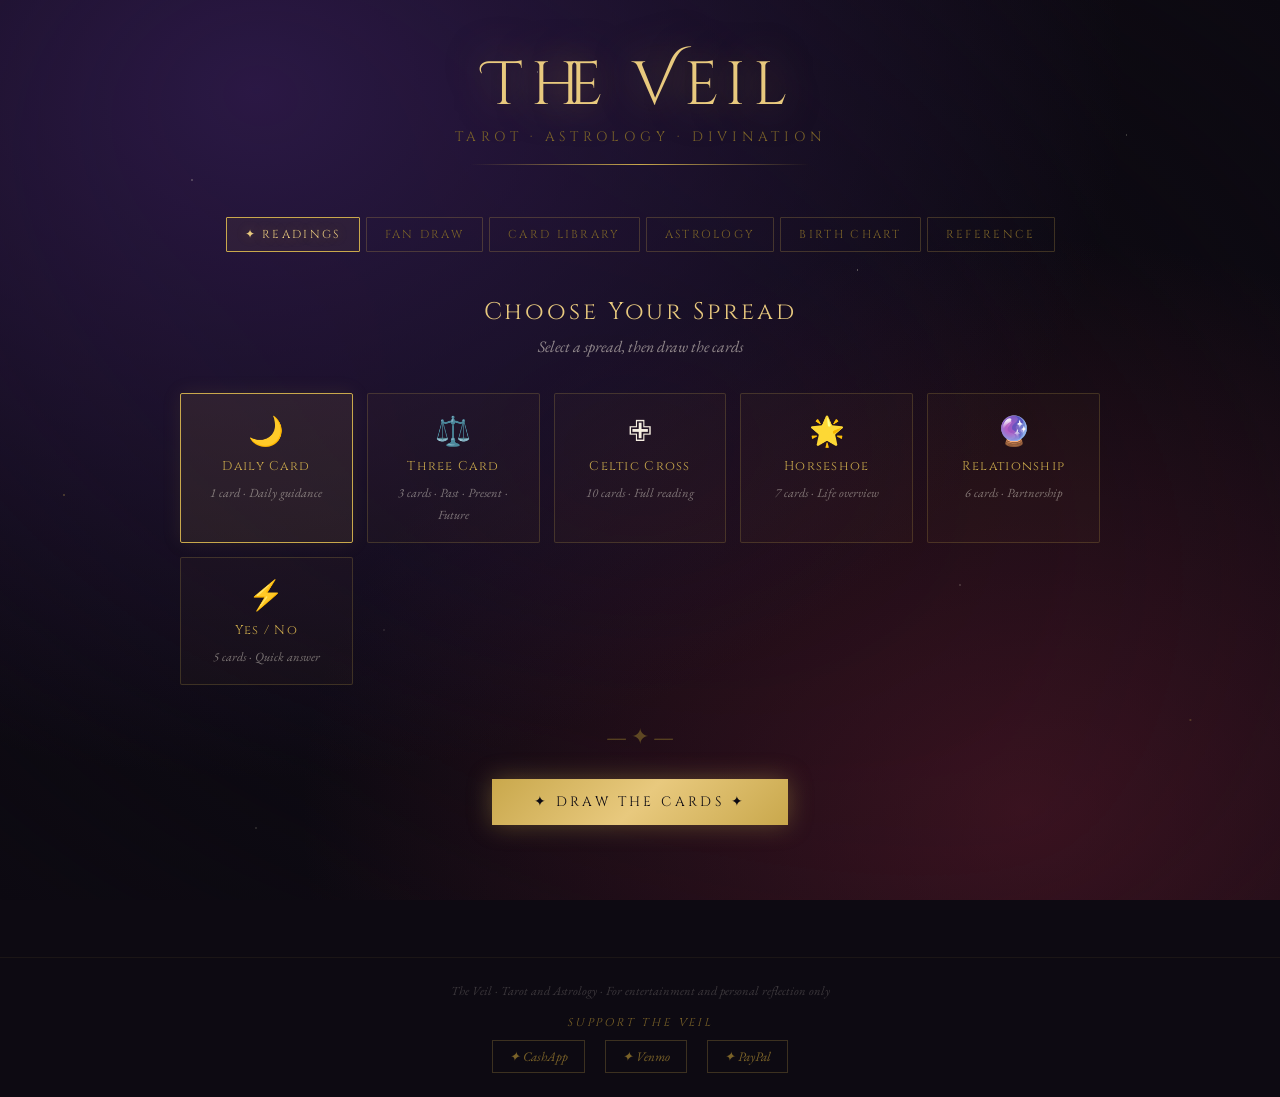
==== index.html @ 58e12ed9 "Implement PDF export functionality for readings and charts Added export buttons for saving readings " ====
<!DOCTYPE html>
<html lang="en">
<head>
<meta charset="UTF-8">
<meta name="viewport" content="width=device-width, initial-scale=1.0">
<title>The Veil — Tarot & Astrology</title>
<link rel="preconnect" href="https://fonts.googleapis.com">
<link href="https://fonts.googleapis.com/css2?family=Cinzel+Decorative:wght@400;700&family=Cinzel:wght@400;600&family=EB+Garamond:ital,wght@0,400;0,500;1,400&display=swap" rel="stylesheet">
<style>
  :root {
    --ink: #0d0a12;
    --parchment: #f5ede0;
    --gold: #c9a84c;
    --gold-light: #e8c97e;
    --gold-dim: #7a6228;
    --crimson: #7c2035;
    --violet: #2e1a4a;
    --smoke: #1a1226;
    --card-bg: #130d1e;
  }

  * { margin: 0; padding: 0; box-sizing: border-box; }

  body {
    background: var(--ink);
    color: var(--parchment);
    font-family: 'EB Garamond', Georgia, serif;
    font-size: 17px;
    min-height: 100vh;
    overflow-x: hidden;
  }

  body::before {
    content: '';
    position: fixed; inset: 0;
    background:
      radial-gradient(ellipse at 20% 10%, rgba(46,26,74,0.9) 0%, transparent 60%),
      radial-gradient(ellipse at 80% 90%, rgba(124,32,53,0.4) 0%, transparent 50%),
      radial-gradient(ellipse at 50% 50%, rgba(13,10,18,1) 0%, transparent 100%);
    z-index: -2;
  }

  body::after {
    content: '';
    position: fixed; inset: 0;
    background-image:
      radial-gradient(1px 1px at 15% 20%, rgba(255,255,220,0.7) 0%, transparent 100%),
      radial-gradient(1px 1px at 42% 8%, rgba(255,255,220,0.5) 0%, transparent 100%),
      radial-gradient(1px 1px at 67% 30%, rgba(255,255,220,0.6) 0%, transparent 100%),
      radial-gradient(1px 1px at 88% 15%, rgba(255,255,220,0.4) 0%, transparent 100%),
      radial-gradient(1.5px 1.5px at 5% 55%, rgba(201,168,76,0.5) 0%, transparent 100%),
      radial-gradient(1px 1px at 30% 70%, rgba(255,255,220,0.3) 0%, transparent 100%),
      radial-gradient(1px 1px at 75% 65%, rgba(255,255,220,0.5) 0%, transparent 100%),
      radial-gradient(1.5px 1.5px at 93% 80%, rgba(201,168,76,0.4) 0%, transparent 100%),
      radial-gradient(1px 1px at 55% 88%, rgba(255,255,220,0.3) 0%, transparent 100%),
      radial-gradient(1px 1px at 20% 92%, rgba(255,255,220,0.4) 0%, transparent 100%);
    z-index: -1;
    pointer-events: none;
  }

  header {
    text-align: center;
    padding: 52px 20px 32px;
    position: relative;
  }

  header::after {
    content: '';
    display: block;
    width: 340px; height: 1px;
    background: linear-gradient(90deg, transparent, var(--gold), transparent);
    margin: 18px auto 0;
  }

  .site-title {
    font-family: 'Cinzel Decorative', serif;
    font-size: clamp(2.2rem, 6vw, 3.8rem);
    color: var(--gold-light);
    letter-spacing: 0.12em;
    text-shadow: 0 0 40px rgba(201,168,76,0.5), 0 0 80px rgba(201,168,76,0.2);
    line-height: 1.15;
  }

  .site-sub {
    font-family: 'Cinzel', serif;
    font-size: 0.85rem;
    letter-spacing: 0.35em;
    color: var(--gold-dim);
    text-transform: uppercase;
    margin-top: 6px;
  }

  nav {
    display: flex;
    justify-content: center;
    flex-wrap: wrap;
    gap: 6px;
    padding: 20px 20px 0;
  }

  .nav-btn {
    font-family: 'Cinzel', serif;
    font-size: 0.72rem;
    letter-spacing: 0.2em;
    text-transform: uppercase;
    color: var(--gold-dim);
    background: transparent;
    border: 1px solid rgba(201,168,76,0.25);
    padding: 9px 18px;
    cursor: pointer;
    transition: all 0.3s;
    border-radius: 1px;
  }

  .nav-btn:hover, .nav-btn.active {
    color: var(--gold-light);
    border-color: var(--gold);
    background: rgba(201,168,76,0.07);
    text-shadow: 0 0 12px rgba(201,168,76,0.4);
  }

  .section {
    display: none;
    max-width: 960px;
    margin: 0 auto;
    padding: 44px 20px 60px;
    animation: fadeUp 0.5s ease both;
  }

  .section.visible { display: block; }

  @keyframes fadeUp {
    from { opacity: 0; transform: translateY(20px); }
    to { opacity: 1; transform: translateY(0); }
  }

  .section-title {
    font-family: 'Cinzel', serif;
    font-size: 1.5rem;
    color: var(--gold-light);
    text-align: center;
    letter-spacing: 0.12em;
    margin-bottom: 8px;
  }

  .section-desc {
    text-align: center;
    color: rgba(245,237,224,0.55);
    font-style: italic;
    margin-bottom: 36px;
    font-size: 1rem;
  }

  .ornament {
    text-align: center;
    color: var(--gold-dim);
    font-size: 1.4rem;
    margin: 0 0 28px;
    opacity: 0.7;
  }

  .spread-grid {
    display: grid;
    grid-template-columns: repeat(auto-fit, minmax(170px, 1fr));
    gap: 14px;
    margin-bottom: 36px;
  }

  .spread-card {
    border: 1px solid rgba(201,168,76,0.22);
    padding: 18px 14px;
    cursor: pointer;
    text-align: center;
    transition: all 0.3s;
    background: rgba(201,168,76,0.03);
    border-radius: 2px;
  }

  .spread-card:hover, .spread-card.selected {
    border-color: var(--gold);
    background: rgba(201,168,76,0.1);
    box-shadow: 0 0 20px rgba(201,168,76,0.1);
  }

  .spread-card .spread-icon { font-size: 1.8rem; margin-bottom: 8px; display: block; }

  .spread-card .spread-name {
    font-family: 'Cinzel', serif;
    font-size: 0.8rem;
    color: var(--gold);
    letter-spacing: 0.1em;
    display: block;
    margin-bottom: 5px;
  }

  .spread-card .spread-count {
    font-size: 0.78rem;
    color: rgba(245,237,224,0.45);
    font-style: italic;
  }

  .draw-btn {
    display: block;
    margin: 0 auto 40px;
    font-family: 'Cinzel', serif;
    font-size: 0.85rem;
    letter-spacing: 0.25em;
    text-transform: uppercase;
    color: var(--ink);
    background: linear-gradient(135deg, var(--gold) 0%, var(--gold-light) 50%, var(--gold) 100%);
    border: none;
    padding: 14px 42px;
    cursor: pointer;
    transition: all 0.3s;
    box-shadow: 0 0 24px rgba(201,168,76,0.35);
  }

  .draw-btn:hover {
    transform: translateY(-2px);
    box-shadow: 0 4px 36px rgba(201,168,76,0.5);
  }

  .draw-btn:disabled {
    opacity: 0.5; cursor: not-allowed; transform: none;
  }

  .cards-area {
    display: flex;
    flex-wrap: wrap;
    gap: 20px;
    justify-content: center;
    margin-bottom: 32px;
  }

  .fan-area {
    position: relative;
    height: 320px;
    display: flex;
    align-items: flex-end;
    justify-content: center;
    margin-bottom: 40px;
    overflow: visible;
  }

  .fan-wrapper {
    position: relative;
    width: 100%;
    max-width: 800px;
    height: 260px;
    display: flex;
    justify-content: center;
    align-items: flex-end;
  }

  .fan-card {
    position: absolute;
    bottom: 0;
    width: 70px; height: 115px;
    background: linear-gradient(160deg, #1e1233 0%, #130d1e 100%);
    background-image: url('card-back.png');
    background-size: cover;
    background-position: center;
    border: 1px solid rgba(201,168,76,0.3);
    border-radius: 5px;
    cursor: pointer;
    transition: transform 0.35s cubic-bezier(.34,1.56,.64,1), box-shadow 0.3s;
    transform-origin: bottom center;
    display: flex;
    align-items: center;
    justify-content: center;
    overflow: hidden;
  }

  .fan-card.no-img::before {
    content: 'ᛟ';
    color: rgba(201,168,76,0.35);
    font-size: 1.2rem;
  }

  .fan-card:hover {
    box-shadow: 0 -8px 30px rgba(201,168,76,0.4);
    border-color: var(--gold);
    z-index: 20 !important;
  }

  .fan-card.chosen {
    border-color: var(--gold-light);
    box-shadow: 0 -12px 40px rgba(201,168,76,0.6);
  }

  .fan-instruction {
    text-align: center;
    color: rgba(245,237,224,0.5);
    font-style: italic;
    margin-bottom: 16px;
    font-size: 0.95rem;
  }

  .tarot-card-wrap {
    text-align: center;
    animation: revealCard 0.6s ease both;
  }

  .tarot-card-wrap .position-label {
    font-family: 'Cinzel', serif;
    font-size: 0.7rem;
    letter-spacing: 0.2em;
    color: var(--gold-dim);
    text-transform: uppercase;
    margin-bottom: 8px;
  }

  @keyframes revealCard {
    from { opacity: 0; transform: scale(0.85) rotateY(90deg); }
    to { opacity: 1; transform: scale(1) rotateY(0deg); }
  }

  .tarot-card-inner {
    width: 130px;
    background: linear-gradient(160deg, #1e1233 0%, #130d1e 100%);
    border: 1px solid rgba(201,168,76,0.4);
    border-radius: 6px;
    padding: 10px 8px 12px;
    display: inline-block;
    box-shadow: 0 8px 32px rgba(0,0,0,0.5), 0 0 0 1px rgba(201,168,76,0.1) inset;
    cursor: pointer;
  }

  .tarot-card-inner.reversed {
    transform: rotate(180deg);
    border-color: rgba(124,32,53,0.6);
  }

  .card-img-wrap {
    width: 114px; height: 190px;
    overflow: hidden;
    border-radius: 3px;
    background: #0a0612;
    margin-bottom: 8px;
    display: flex; align-items: center; justify-content: center;
  }

  .card-img-wrap img {
    width: 100%; height: 100%;
    object-fit: cover;
    display: block;
  }

  .card-img-wrap .card-no-img {
    font-size: 2.5rem;
    color: rgba(201,168,76,0.3);
  }

  .card-name-tag {
    font-family: 'Cinzel', serif;
    font-size: 0.62rem;
    color: var(--gold);
    letter-spacing: 0.08em;
    text-align: center;
    line-height: 1.4;
  }

  .reversed-tag {
    font-size: 0.58rem;
    color: var(--crimson);
    display: block;
    letter-spacing: 0.15em;
    margin-top: 2px;
  }

  .tarot-card-wrap {
    position: relative;
  }

  .tarot-card-wrap .card-meaning {
    display: none;
  }

  .card-tooltip {
    position: absolute;
    bottom: calc(100% + 10px);
    left: 50%;
    transform: translateX(-50%);
    width: 200px;
    background: #1a1226;
    border: 1px solid rgba(201,168,76,0.4);
    border-radius: 4px;
    padding: 10px 12px;
    font-size: 0.78rem;
    color: rgba(245,237,224,0.85);
    font-style: italic;
    line-height: 1.55;
    text-align: center;
    z-index: 100;
    pointer-events: none;
    opacity: 0;
    transition: opacity 0.2s ease, transform 0.2s ease;
    transform: translateX(-50%) translateY(4px);
    box-shadow: 0 4px 24px rgba(0,0,0,0.6);
  }

  .card-tooltip::after {
    content: '';
    position: absolute;
    top: 100%;
    left: 50%;
    transform: translateX(-50%);
    border: 6px solid transparent;
    border-top-color: rgba(201,168,76,0.4);
  }

  .tarot-card-wrap:hover .card-tooltip {
    opacity: 1;
    transform: translateX(-50%) translateY(0);
  }

  .reading-panel {
    background: rgba(46,26,74,0.3);
    border: 1px solid rgba(201,168,76,0.2);
    border-radius: 4px;
    padding: 28px 30px;
    margin-top: 32px;
    position: relative;
    overflow: hidden;
  }

  .reading-panel::before {
    content: '';
    position: absolute; top: 0; left: 0; right: 0;
    height: 1px;
    background: linear-gradient(90deg, transparent, var(--gold-dim), transparent);
  }

  .reading-panel-title {
    font-family: 'Cinzel', serif;
    font-size: 0.8rem;
    letter-spacing: 0.25em;
    color: var(--gold-dim);
    text-transform: uppercase;
    margin-bottom: 16px;
    display: flex;
    align-items: center;
    gap: 12px;
  }

  .reading-panel-title::after {
    content: '';
    flex: 1; height: 1px;
    background: rgba(201,168,76,0.15);
  }

  .reading-text {
    line-height: 1.85;
    color: rgba(245,237,224,0.85);
    font-size: 1rem;
  }

  .reading-text p { margin-bottom: 1em; }

  .loading-dots span {
    display: inline-block;
    animation: blink 1.4s infinite both;
    color: var(--gold);
    font-size: 1.4rem;
  }

  .loading-dots span:nth-child(2) { animation-delay: 0.2s; }
  .loading-dots span:nth-child(3) { animation-delay: 0.4s; }

  @keyframes blink {
    0%, 80%, 100% { opacity: 0.2; }
    40% { opacity: 1; }
  }

  .library-controls {
    display: flex;
    gap: 10px;
    margin-bottom: 24px;
    flex-wrap: wrap;
    justify-content: center;
  }

  .lib-filter-btn {
    font-family: 'Cinzel', serif;
    font-size: 0.7rem;
    letter-spacing: 0.15em;
    text-transform: uppercase;
    background: transparent;
    border: 1px solid rgba(201,168,76,0.25);
    color: var(--gold-dim);
    padding: 7px 16px;
    cursor: pointer;
    transition: all 0.25s;
  }

  .lib-filter-btn:hover, .lib-filter-btn.active {
    border-color: var(--gold);
    color: var(--gold-light);
    background: rgba(201,168,76,0.08);
  }

  .lib-search {
    background: rgba(255,255,255,0.04);
    border: 1px solid rgba(201,168,76,0.25);
    color: var(--parchment);
    font-family: 'EB Garamond', serif;
    font-size: 0.95rem;
    padding: 8px 16px;
    width: 260px;
    outline: none;
    transition: border 0.25s;
  }

  .lib-search:focus { border-color: var(--gold); }
  .lib-search::placeholder { color: rgba(245,237,224,0.3); font-style: italic; }

  .lib-grid {
    display: grid;
    grid-template-columns: repeat(auto-fill, minmax(140px, 1fr));
    gap: 12px;
  }

  .lib-card {
    border: 1px solid rgba(201,168,76,0.18);
    background: rgba(201,168,76,0.02);
    padding: 12px 10px 14px;
    cursor: pointer;
    text-align: center;
    transition: all 0.25s;
    border-radius: 2px;
  }

  .lib-card:hover {
    border-color: var(--gold);
    background: rgba(201,168,76,0.07);
    transform: translateY(-3px);
    box-shadow: 0 6px 20px rgba(0,0,0,0.3);
  }

  .lib-card .lc-img {
    width: 70px; height: 116px;
    margin: 0 auto 10px;
    background: #0a0612;
    border-radius: 3px;
    overflow: hidden;
    display: flex; align-items: center; justify-content: center;
  }

  .lib-card .lc-img img { width: 100%; height: 100%; object-fit: cover; }
  .lib-card .lc-img span { color: rgba(201,168,76,0.3); font-size: 1.5rem; }

  .lib-card .lc-name {
    font-family: 'Cinzel', serif;
    font-size: 0.67rem;
    color: var(--gold);
    letter-spacing: 0.08em;
    line-height: 1.4;
    margin-bottom: 4px;
  }

  .lib-card .lc-suit {
    font-size: 0.7rem;
    color: rgba(245,237,224,0.35);
    font-style: italic;
  }

  .modal-overlay {
    display: none;
    position: fixed; inset: 0;
    background: rgba(0,0,0,0.8);
    z-index: 999;
    align-items: center;
    justify-content: center;
    padding: 20px;
    backdrop-filter: blur(4px);
  }

  .modal-overlay.open { display: flex; }

  .modal-box {
    background: var(--smoke);
    border: 1px solid rgba(201,168,76,0.4);
    max-width: 680px;
    width: 100%;
    max-height: 90vh;
    overflow-y: auto;
    padding: 36px;
    position: relative;
    animation: fadeUp 0.3s ease;
  }

  .modal-close {
    position: absolute; top: 16px; right: 20px;
    background: none; border: none;
    color: var(--gold-dim); font-size: 1.4rem; cursor: pointer;
  }

  .modal-close:hover { color: var(--gold); }

  .modal-card-header {
    display: flex;
    gap: 24px;
    margin-bottom: 24px;
    align-items: flex-start;
  }

  .modal-img-wrap {
    width: 110px; min-width: 110px; height: 184px;
    background: #0a0612;
    border-radius: 4px;
    overflow: hidden;
    border: 1px solid rgba(201,168,76,0.3);
    display: flex; align-items: center; justify-content: center;
  }

  .modal-img-wrap img { width: 100%; height: 100%; object-fit: cover; }
  .modal-img-wrap span { color: rgba(201,168,76,0.3); font-size: 2rem; }

  .modal-card-info h2 {
    font-family: 'Cinzel', serif;
    color: var(--gold-light);
    font-size: 1.3rem;
    margin-bottom: 8px;
  }

  .modal-card-info .badge {
    display: inline-block;
    font-size: 0.68rem;
    font-family: 'Cinzel', serif;
    letter-spacing: 0.15em;
    padding: 3px 10px;
    border: 1px solid rgba(201,168,76,0.3);
    color: var(--gold-dim);
    margin-right: 6px;
    margin-bottom: 12px;
  }

  .modal-card-info p {
    font-size: 0.92rem;
    color: rgba(245,237,224,0.7);
    line-height: 1.7;
    font-style: italic;
  }

  .modal-meanings h3 {
    font-family: 'Cinzel', serif;
    font-size: 0.75rem;
    letter-spacing: 0.2em;
    color: var(--gold-dim);
    text-transform: uppercase;
    margin: 20px 0 8px;
    padding-bottom: 6px;
    border-bottom: 1px solid rgba(201,168,76,0.15);
  }

  .modal-meanings p {
    font-size: 0.9rem;
    color: rgba(245,237,224,0.75);
    line-height: 1.7;
  }

  .astro-form {
    max-width: 400px;
    margin: 0 auto 40px;
    display: flex;
    flex-direction: column;
    gap: 16px;
  }

  .form-group label {
    font-family: 'Cinzel', serif;
    font-size: 0.72rem;
    letter-spacing: 0.2em;
    color: var(--gold-dim);
    text-transform: uppercase;
    display: block;
    margin-bottom: 8px;
  }

  .form-group input {
    width: 100%;
    background: rgba(255,255,255,0.04);
    border: 1px solid rgba(201,168,76,0.25);
    color: var(--parchment);
    font-family: 'EB Garamond', serif;
    font-size: 1rem;
    padding: 10px 14px;
    outline: none;
    transition: border 0.25s;
    border-radius: 1px;
  }

  .form-group input:focus { border-color: var(--gold); }

  .zodiac-display {
    text-align: center;
    margin-bottom: 32px;
  }

  .zodiac-symbol {
    font-size: 4rem;
    display: block;
    margin-bottom: 8px;
    filter: drop-shadow(0 0 20px rgba(201,168,76,0.5));
  }

  .zodiac-name {
    font-family: 'Cinzel', serif;
    font-size: 1.4rem;
    color: var(--gold-light);
    letter-spacing: 0.12em;
  }

  .zodiac-dates {
    font-size: 0.85rem;
    color: rgba(245,237,224,0.45);
    font-style: italic;
    margin-top: 4px;
  }

  .horoscope-tabs {
    display: flex;
    justify-content: center;
    gap: 8px;
    margin-bottom: 24px;
  }

  .horoscope-text {
    background: rgba(46,26,74,0.3);
    border: 1px solid rgba(201,168,76,0.2);
    border-radius: 4px;
    padding: 24px 28px;
    line-height: 1.85;
    color: rgba(245,237,224,0.85);
    font-size: 1rem;
  }


  /* ── BIRTH CHART ── */
  .birth-chart-form {
    max-width: 500px;
    margin: 0 auto 36px;
    display: grid;
    grid-template-columns: 1fr 1fr;
    gap: 14px;
  }
  .birth-chart-form .full-width { grid-column: 1 / -1; }

  .chart-wheel-wrap {
    display: flex;
    justify-content: center;
    margin-bottom: 32px;
  }

  .chart-wheel-wrap svg {
    max-width: 480px;
    width: 100%;
    filter: drop-shadow(0 0 30px rgba(201,168,76,0.15));
  }

  .planet-table {
    width: 100%;
    max-width: 600px;
    margin: 0 auto 32px;
    border-collapse: collapse;
  }

  .planet-table th {
    font-family: 'Cinzel', serif;
    font-size: 0.68rem;
    letter-spacing: 0.18em;
    color: var(--gold-dim);
    text-transform: uppercase;
    padding: 8px 12px;
    border-bottom: 1px solid rgba(201,168,76,0.2);
    text-align: left;
  }

  .planet-table td {
    font-size: 0.88rem;
    color: rgba(245,237,224,0.8);
    padding: 9px 12px;
    border-bottom: 1px solid rgba(201,168,76,0.07);
  }

  .planet-table tr:hover td { background: rgba(201,168,76,0.04); }

  .planet-symbol { font-size: 1.1rem; margin-right: 6px; }

  .chart-tabs {
    display: flex;
    justify-content: center;
    gap: 8px;
    margin-bottom: 28px;
  }

  .dominant-row {
    display: flex;
    justify-content: center;
    gap: 24px;
    flex-wrap: wrap;
    margin-bottom: 28px;
  }

  .dominant-pill {
    font-family: 'Cinzel', serif;
    font-size: 0.7rem;
    letter-spacing: 0.15em;
    border: 1px solid rgba(201,168,76,0.3);
    color: var(--gold);
    padding: 6px 16px;
  }

  .time-note {
    text-align: center;
    font-size: 0.78rem;
    color: rgba(245,237,224,0.35);
    font-style: italic;
    margin-bottom: 24px;
  }

  /* ── REFERENCE GUIDE ── */
  .ref-tabs {
    display: flex;
    justify-content: center;
    flex-wrap: wrap;
    gap: 8px;
    margin-bottom: 20px;
  }

  .ref-tab {
    font-family: 'Cinzel', serif;
    font-size: 0.72rem;
    letter-spacing: 0.15em;
    background: transparent;
    border: 1px solid rgba(201,168,76,0.25);
    color: var(--gold-dim);
    padding: 9px 18px;
    cursor: pointer;
    transition: all 0.25s;
  }

  .ref-tab:hover, .ref-tab.active {
    border-color: var(--gold);
    color: var(--gold-light);
    background: rgba(201,168,76,0.08);
  }

  .ref-search-wrap {
    display: flex;
    justify-content: center;
    margin-bottom: 28px;
  }

  .ref-search-wrap .lib-search { width: 320px; }

  /* Candle grid */
  .candle-grid {
    display: grid;
    grid-template-columns: repeat(auto-fill, minmax(200px, 1fr));
    gap: 14px;
  }

  .candle-card {
    border: 1px solid rgba(201,168,76,0.18);
    background: rgba(201,168,76,0.02);
    border-radius: 3px;
    padding: 14px;
    transition: all 0.25s;
    cursor: pointer;
  }

  .candle-card:hover {
    border-color: var(--gold);
    background: rgba(201,168,76,0.07);
    transform: translateY(-2px);
  }

  .candle-swatch {
    width: 36px; height: 36px;
    border-radius: 50%;
    margin: 0 auto 10px;
    border: 2px solid rgba(255,255,255,0.15);
    box-shadow: 0 0 12px rgba(0,0,0,0.4);
  }

  .candle-name {
    font-family: 'Cinzel', serif;
    font-size: 0.78rem;
    color: var(--gold);
    text-align: center;
    letter-spacing: 0.08em;
    margin-bottom: 6px;
  }

  .candle-props {
    font-size: 0.75rem;
    color: rgba(245,237,224,0.55);
    text-align: center;
    font-style: italic;
    line-height: 1.5;
  }

  /* Crystal / Herb / Oil grid */
  .ref-grid {
    display: grid;
    grid-template-columns: repeat(auto-fill, minmax(220px, 1fr));
    gap: 14px;
  }

  .ref-card {
    border: 1px solid rgba(201,168,76,0.18);
    background: rgba(201,168,76,0.02);
    border-radius: 3px;
    padding: 14px 16px;
    transition: all 0.25s;
    cursor: pointer;
  }

  .ref-card:hover {
    border-color: var(--gold);
    background: rgba(201,168,76,0.07);
    transform: translateY(-2px);
  }

  .ref-card-name {
    font-family: 'Cinzel', serif;
    font-size: 0.78rem;
    color: var(--gold);
    letter-spacing: 0.08em;
    margin-bottom: 4px;
  }

  .ref-card-cat {
    font-size: 0.7rem;
    color: var(--gold-dim);
    font-style: italic;
    margin-bottom: 8px;
  }

  .ref-card-props {
    font-size: 0.75rem;
    color: rgba(245,237,224,0.6);
    line-height: 1.55;
    margin-bottom: 8px;
  }

  .ref-card-meta {
    display: flex;
    flex-wrap: wrap;
    gap: 5px;
    margin-top: 8px;
  }

  .ref-meta-pill {
    font-size: 0.65rem;
    font-family: 'Cinzel', serif;
    border: 1px solid rgba(201,168,76,0.2);
    color: rgba(201,168,76,0.6);
    padding: 2px 8px;
    border-radius: 20px;
    white-space: nowrap;
  }

  /* Deity section */
  .deity-pantheon {
    margin-bottom: 36px;
  }

  .deity-pantheon-title {
    font-family: 'Cinzel', serif;
    font-size: 0.85rem;
    color: var(--gold-light);
    letter-spacing: 0.15em;
    margin-bottom: 14px;
    padding-bottom: 8px;
    border-bottom: 1px solid rgba(201,168,76,0.2);
    text-transform: uppercase;
  }

  .deity-grid {
    display: grid;
    grid-template-columns: repeat(auto-fill, minmax(200px, 1fr));
    gap: 10px;
  }

  .deity-card {
    border: 1px solid rgba(201,168,76,0.15);
    background: rgba(201,168,76,0.02);
    border-radius: 3px;
    padding: 12px 14px;
    transition: all 0.25s;
  }

  .deity-card:hover {
    border-color: var(--gold);
    background: rgba(201,168,76,0.07);
  }

  .deity-name {
    font-family: 'Cinzel', serif;
    font-size: 0.78rem;
    color: var(--gold);
    letter-spacing: 0.06em;
    margin-bottom: 5px;
  }

  .deity-domain {
    font-size: 0.75rem;
    color: rgba(245,237,224,0.6);
    font-style: italic;
    line-height: 1.5;
  }

  /* Ref modal */
  .ref-modal-overlay {
    display: none;
    position: fixed; inset: 0;
    background: rgba(0,0,0,0.8);
    z-index: 999;
    align-items: center;
    justify-content: center;
    padding: 20px;
    backdrop-filter: blur(4px);
  }

  .ref-modal-overlay.open { display: flex; }

  .ref-modal-box {
    background: var(--smoke);
    border: 1px solid rgba(201,168,76,0.4);
    max-width: 520px;
    width: 100%;
    padding: 32px;
    position: relative;
    animation: fadeUp 0.3s ease;
    border-radius: 3px;
  }

  .ref-modal-box h2 {
    font-family: 'Cinzel', serif;
    color: var(--gold-light);
    font-size: 1.2rem;
    margin-bottom: 6px;
  }

  .ref-modal-box .ref-modal-cat {
    font-size: 0.75rem;
    color: var(--gold-dim);
    font-style: italic;
    margin-bottom: 16px;
  }

  .ref-modal-box .ref-modal-props {
    color: rgba(245,237,224,0.82);
    line-height: 1.75;
    margin-bottom: 16px;
    font-size: 0.95rem;
  }

  .ref-modal-box .ref-modal-meta {
    display: grid;
    grid-template-columns: 1fr 1fr;
    gap: 10px;
    font-size: 0.8rem;
  }

  .ref-modal-meta-item label {
    font-family: 'Cinzel', serif;
    font-size: 0.65rem;
    letter-spacing: 0.15em;
    color: var(--gold-dim);
    text-transform: uppercase;
    display: block;
    margin-bottom: 3px;
  }

  .ref-modal-meta-item span {
    color: rgba(245,237,224,0.75);
  }

  @media(max-width:600px) {
    .candle-grid, .ref-grid, .deity-grid { grid-template-columns: repeat(auto-fill, minmax(150px, 1fr)); }
  }


  /* ── GRIMOIRE PDF PRINT STYLES ── */
  .export-btn {
    display: none;
    margin: 20px auto 0;
    font-family: 'Cinzel', serif;
    font-size: 0.75rem;
    letter-spacing: 0.2em;
    text-transform: uppercase;
    color: var(--gold-dim);
    background: transparent;
    border: 1px solid rgba(201,168,76,0.3);
    padding: 10px 24px;
    cursor: pointer;
    transition: all 0.3s;
  }
  .export-btn:hover {
    color: var(--gold-light);
    border-color: var(--gold);
    background: rgba(201,168,76,0.07);
  }
  .export-btn.visible { display: block; }

  @media print {
    @page { size: A4; margin: 15mm; }
    * { -webkit-print-color-adjust: exact !important; print-color-adjust: exact !important; }
    body { background: #0d0a12 !important; color: #f5ede0 !important; }
    body::before, body::after { display: none !important; }
    header, nav, .spread-grid, .draw-btn, .ornament, .fan-area,
    .export-btn, footer, .section:not(.print-target),
    .chart-tabs, #bcPlanetsView, .birth-chart-form { display: none !important; }
    .section.print-target { display: block !important; padding: 0 !important; max-width: 100% !important; }
    .grimoire-page { background: #0d0a12 !important; color: #f5ede0 !important; padding: 0; }
    .grimoire-header { text-align: center; border-bottom: 1px solid #c9a84c; padding-bottom: 16px; margin-bottom: 24px; }
    .grimoire-header .g-title { font-family: 'Cinzel Decorative', serif; font-size: 22pt; color: #e8c97e !important; letter-spacing: 0.1em; }
    .grimoire-header .g-subtitle { font-family: 'Cinzel', serif; font-size: 9pt; letter-spacing: 0.3em; color: #7a6228 !important; text-transform: uppercase; margin-top: 4px; }
    .grimoire-header .g-date { font-family: 'EB Garamond', serif; font-size: 10pt; color: rgba(245,237,224,0.5) !important; font-style: italic; margin-top: 6px; }
    .grimoire-spread-name { font-family: 'Cinzel', serif; font-size: 13pt; color: #c9a84c !important; letter-spacing: 0.12em; text-align: center; margin: 20px 0 16px; }
    .grimoire-cards { display: flex; flex-wrap: wrap; gap: 12px; justify-content: center; margin-bottom: 24px; }
    .grimoire-card-item { text-align: center; width: 100px; }
    .grimoire-card-item .g-position { font-family: 'Cinzel', serif; font-size: 6.5pt; letter-spacing: 0.15em; color: #7a6228 !important; text-transform: uppercase; margin-bottom: 5px; }
    .grimoire-card-item .g-card-box { border: 1px solid #c9a84c; background: #130d1e !important; border-radius: 4px; padding: 8px 6px; margin-bottom: 6px; }
    .grimoire-card-item .g-card-name { font-family: 'Cinzel', serif; font-size: 7pt; color: #e8c97e !important; line-height: 1.4; }
    .grimoire-card-item .g-card-orient { font-size: 6pt; color: #7c2035 !important; font-style: italic; margin-top: 2px; }
    .grimoire-divider { width: 200px; height: 1px; background: #7a6228 !important; margin: 20px auto; }
    .grimoire-reading-title { font-family: 'Cinzel', serif; font-size: 9pt; letter-spacing: 0.2em; color: #7a6228 !important; text-transform: uppercase; text-align: center; margin-bottom: 12px; }
    .grimoire-reading-text { font-family: 'EB Garamond', serif; font-size: 11pt; line-height: 1.8; color: rgba(245,237,224,0.9) !important; text-align: justify; }
    .grimoire-reading-text p { margin-bottom: 0.8em; }
    .grimoire-bc-details { display: grid; grid-template-columns: 1fr 1fr; gap: 10px; margin-bottom: 20px; font-size: 10pt; }
    .grimoire-bc-detail-item label { font-family: 'Cinzel', serif; font-size: 7pt; letter-spacing: 0.15em; color: #7a6228 !important; text-transform: uppercase; display: block; margin-bottom: 2px; }
    .grimoire-bc-detail-item span { color: rgba(245,237,224,0.85) !important; font-family: 'EB Garamond', serif; }
    .grimoire-dominants { display: flex; flex-wrap: wrap; gap: 8px; justify-content: center; margin: 16px 0; }
    .grimoire-dominant-pill { font-family: 'Cinzel', serif; font-size: 7pt; letter-spacing: 0.12em; border: 1px solid #7a6228; color: #c9a84c !important; padding: 4px 12px; }
    .grimoire-wheel { display: flex; justify-content: center; margin: 16px 0; page-break-inside: avoid; }
    .grimoire-wheel svg { width: 320px !important; height: 320px !important; }
    .grimoire-footer { text-align: center; margin-top: 30px; padding-top: 12px; border-top: 1px solid #7a6228; font-family: 'Cinzel', serif; font-size: 7pt; letter-spacing: 0.2em; color: #7a6228 !important; text-transform: uppercase; }
  }

  ::-webkit-scrollbar { width: 5px; }
  ::-webkit-scrollbar-track { background: var(--ink); }
  ::-webkit-scrollbar-thumb { background: var(--gold-dim); border-radius: 3px; }

  footer {
    text-align: center;
    padding: 24px;
    color: rgba(245,237,224,0.2);
    font-size: 0.78rem;
    font-style: italic;
    border-top: 1px solid rgba(201,168,76,0.08);
  }

  @media(max-width:600px) {
    .spread-grid { grid-template-columns: repeat(2, 1fr); }
    .lib-grid { grid-template-columns: repeat(auto-fill, minmax(110px, 1fr)); }
    .modal-card-header { flex-direction: column; align-items: center; }
    .tarot-card-inner { width: 110px; }
    .card-img-wrap { width: 94px; height: 160px; }
  }
</style>
</head>
<body>

<header>
  <div class="site-title">The Veil</div>
  <div class="site-sub">Tarot · Astrology · Divination</div>
</header>

<nav>
  <button class="nav-btn active" onclick="showSection('draws', this)"><span class="nav-star">✦ </span>Readings</button>
  <button class="nav-btn" onclick="showSection('fan', this)"><span class="nav-star" style="display:none">✦ </span>Fan Draw</button>
  <button class="nav-btn" onclick="showSection('library', this)"><span class="nav-star" style="display:none">✦ </span>Card Library</button>
  <button class="nav-btn" onclick="showSection('astrology', this)"><span class="nav-star" style="display:none">✦ </span>Astrology</button>
  <button class="nav-btn" onclick="showSection('birthchart', this)"><span class="nav-star" style="display:none">✦ </span>Birth Chart</button>
  <button class="nav-btn" onclick="showSection('reference', this)"><span class="nav-star" style="display:none">✦ </span>Reference</button>
</nav>

<!-- READINGS -->
<section class="section visible" id="draws">
  <div class="section-title">Choose Your Spread</div>
  <div class="section-desc">Select a spread, then draw the cards</div>
  <div class="spread-grid">
    <div class="spread-card selected" onclick="selectSpread('single', this)">
      <span class="spread-icon">🌙</span>
      <span class="spread-name">Daily Card</span>
      <span class="spread-count">1 card · Daily guidance</span>
    </div>
    <div class="spread-card" onclick="selectSpread('three', this)">
      <span class="spread-icon">⚖️</span>
      <span class="spread-name">Three Card</span>
      <span class="spread-count">3 cards · Past · Present · Future</span>
    </div>
    <div class="spread-card" onclick="selectSpread('celtic', this)">
      <span class="spread-icon">✙</span>
      <span class="spread-name">Celtic Cross</span>
      <span class="spread-count">10 cards · Full reading</span>
    </div>
    <div class="spread-card" onclick="selectSpread('horseshoe', this)">
      <span class="spread-icon">🌟</span>
      <span class="spread-name">Horseshoe</span>
      <span class="spread-count">7 cards · Life overview</span>
    </div>
    <div class="spread-card" onclick="selectSpread('relationship', this)">
      <span class="spread-icon">🔮</span>
      <span class="spread-name">Relationship</span>
      <span class="spread-count">6 cards · Partnership</span>
    </div>
    <div class="spread-card" onclick="selectSpread('yesno', this)">
      <span class="spread-icon">⚡</span>
      <span class="spread-name">Yes / No</span>
      <span class="spread-count">5 cards · Quick answer</span>
    </div>
  </div>
  <div class="ornament">— ✦ —</div>
  <button class="draw-btn" id="drawBtn" onclick="drawSpread()">✦ Draw the Cards ✦</button>
  <div class="cards-area" id="cardsArea"></div>
  <div class="reading-panel" id="readingPanel" style="display:none">
    <div class="reading-panel-title">✦ The Reading</div>
    <div class="reading-text" id="readingText"></div>
  </div>
  <div style="text-align:center">
    <button class="export-btn" id="exportReadingBtn" onclick="exportReadingPDF()">Save to Grimoire (PDF)</button>
  </div>
</section>

<!-- FAN DRAW -->
<section class="section" id="fan">
  <div class="section-title">The Fan Method</div>
  <div class="section-desc">The deck is spread before you. Trust your intuition — touch the card that calls to you.</div>
  <p class="fan-instruction" id="fanInstruction">The cards await your touch...</p>
  <div class="fan-area">
    <div class="fan-wrapper" id="fanWrapper"></div>
  </div>
  <div style="text-align:center;">
    <button class="draw-btn" onclick="initFan()" style="margin-bottom:20px">✦ Shuffle and Spread ✦</button>
  </div>
  <div class="cards-area" id="fanRevealArea"></div>
  <div class="reading-panel" id="fanReadingPanel" style="display:none">
    <div class="reading-panel-title">✦ Your Card's Message</div>
    <div class="reading-text" id="fanReadingText"></div>
  </div>
</section>

<!-- LIBRARY -->
<section class="section" id="library">
  <div class="section-title">Card Library</div>
  <div class="section-desc">Browse all 78 cards of the Rider-Waite-Smith deck</div>
  <div class="library-controls">
    <input class="lib-search" type="text" placeholder="Search cards..." id="libSearch" oninput="filterLibrary()">
    <button class="lib-filter-btn active" onclick="setLibFilter('all', this)">All</button>
    <button class="lib-filter-btn" onclick="setLibFilter('major', this)">Major Arcana</button>
    <button class="lib-filter-btn" onclick="setLibFilter('minor', this)">Minor Arcana</button>
    <button class="lib-filter-btn" onclick="setLibFilter('wands', this)">Wands</button>
    <button class="lib-filter-btn" onclick="setLibFilter('cups', this)">Cups</button>
    <button class="lib-filter-btn" onclick="setLibFilter('swords', this)">Swords</button>
    <button class="lib-filter-btn" onclick="setLibFilter('pentacles', this)">Pentacles</button>
  </div>
  <div class="lib-grid" id="libGrid">
    <div style="text-align:center;color:var(--gold-dim);font-style:italic;padding:40px;grid-column:1/-1">
      Loading the deck...
    </div>
  </div>
</section>

<!-- ASTROLOGY -->
<section class="section" id="astrology">
  <div class="section-title">Daily Astrology</div>
  <div class="section-desc">Enter your birthday to discover your sign and today's cosmic guidance</div>
  <div class="astro-form">
    <div class="form-group">
      <label>Date of Birth</label>
      <input type="date" id="birthdayInput">
    </div>
    <button class="draw-btn" style="margin:0" onclick="loadHoroscope()">✦ Read the Stars ✦</button>
  </div>
  <div id="astroResult" style="display:none">
    <div class="zodiac-display">
      <span class="zodiac-symbol" id="zodiacSymbol"></span>
      <div class="zodiac-name" id="zodiacName"></div>
      <div class="zodiac-dates" id="zodiacDates"></div>
    </div>
    <div class="horoscope-tabs">
      <button class="nav-btn active" id="tabDaily" onclick="switchHoroTab('daily', this)">Daily</button>
      <button class="nav-btn" id="tabWeekly" onclick="switchHoroTab('weekly', this)">Weekly</button>
      <button class="nav-btn" id="tabMonthly" onclick="switchHoroTab('monthly', this)">Monthly</button>
    </div>
    <div class="horoscope-text" id="horoscopeText">
      <div class="loading-dots"><span>.</span><span>.</span><span>.</span></div>
    </div>
    <div class="reading-panel" id="astroAiPanel" style="display:none;margin-top:28px">
      <div class="reading-panel-title">✦ Your Cosmic Reading</div>
      <div class="reading-text" id="astroAiText"></div>
    </div>
  </div>
</section>


<!-- BIRTH CHART -->
<section class="section" id="birthchart">
  <div class="section-title">Birth Chart</div>
  <div class="section-desc">Discover your full natal chart — the map of the sky at the moment you were born</div>

  <div class="birth-chart-form">
    <div class="form-group full-width">
      <label>Date of Birth</label>
      <input type="date" id="bcDate">
    </div>
    <div class="form-group">
      <label>Time of Birth <span style="color:rgba(245,237,224,0.3);font-size:0.75em">(optional)</span></label>
      <input type="time" id="bcTime" placeholder="HH:MM">
    </div>
    <div class="form-group">
      <label>City of Birth</label>
      <input type="text" id="bcCity" placeholder="e.g. St. Louis, MO">
    </div>
    <div class="form-group full-width" style="text-align:center">
      <button class="draw-btn" style="margin:0" onclick="generateBirthChart()">✦ Cast My Chart ✦</button>
    </div>
  </div>

  <div id="bcResult" style="display:none">
    <div class="time-note" id="bcTimeNote"></div>

    <div class="dominant-row" id="bcDominants"></div>

    <div class="chart-tabs">
      <button class="nav-btn active" id="bcTabChart" onclick="switchBcTab('chart', this)">Chart Wheel</button>
      <button class="nav-btn" id="bcTabPlanets" onclick="switchBcTab('planets', this)">Planets</button>
    </div>

    <div id="bcChartView">
      <div class="chart-wheel-wrap" id="bcWheel"></div>
    </div>

    <div id="bcPlanetsView" style="display:none">
      <table class="planet-table" id="bcPlanetTable"></table>
    </div>

    <div class="reading-panel" id="bcAiPanel" style="display:none;margin-top:28px">
      <div class="reading-panel-title">✦ Your Natal Reading</div>
      <div class="reading-text" id="bcAiText"></div>
    </div>
    <div style="text-align:center;margin-top:20px">
      <button class="export-btn" id="exportChartBtn" onclick="exportChartPDF()">Save to Grimoire (PDF)</button>
    </div>
  </div>
</section>


<!-- REFERENCE GUIDE -->
<section class="section" id="reference">
  <div class="section-title">Reference Guide</div>
  <div class="section-desc">A complete spiritual reference drawn from the practitioner's compendium</div>

  <div class="ref-tabs">
    <button class="ref-tab active" onclick="switchRefTab('candles', this)">🕯 Candles</button>
    <button class="ref-tab" onclick="switchRefTab('crystals', this)">💎 Crystals</button>
    <button class="ref-tab" onclick="switchRefTab('herbs', this)">🌿 Herbs</button>
    <button class="ref-tab" onclick="switchRefTab('oils', this)">🧴 Oils</button>
    <button class="ref-tab" onclick="switchRefTab('deities', this)">⚡ Deities</button>
  </div>

  <div class="ref-search-wrap">
    <input class="lib-search" type="text" id="refSearch" placeholder="Search..." oninput="renderRefTab()">
  </div>

  <div id="refContent"></div>
</section>

<!-- MODAL -->
<div class="modal-overlay" id="cardModal">
  <div class="modal-box">
    <button class="modal-close" onclick="closeModal()">X</button>
    <div class="modal-card-header">
      <div class="modal-img-wrap" id="modalImg"><span>✦</span></div>
      <div class="modal-card-info">
        <h2 id="modalName">—</h2>
        <div id="modalBadges"></div>
        <p id="modalDesc">—</p>
      </div>
    </div>
    <div class="modal-meanings">
      <h3>Upright Meaning</h3>
      <p id="modalUpright">—</p>
      <h3>Reversed Meaning</h3>
      <p id="modalReversed">—</p>
    </div>
  </div>
</div>

<footer>
  <div style="margin-bottom:16px">
    The Veil · Tarot and Astrology · For entertainment and personal reflection only
  </div>
  <div style="margin-bottom:10px;font-family:'Cinzel',serif;font-size:0.7rem;letter-spacing:0.25em;color:var(--gold-dim)">
    SUPPORT THE VEIL
  </div>
  <div style="display:flex;justify-content:center;gap:20px;flex-wrap:wrap">
    <a href="https://cash.app/$toyz4me" target="_blank" rel="noopener" style="color:var(--gold-dim);text-decoration:none;font-size:0.82rem;border:1px solid rgba(201,168,76,0.25);padding:7px 16px;transition:all 0.25s" onmouseover="this.style.color='var(--gold-light)';this.style.borderColor='var(--gold)'" onmouseout="this.style.color='var(--gold-dim)';this.style.borderColor='rgba(201,168,76,0.25)'">
      ✦ CashApp
    </a>
    <a href="https://venmo.com/u/the_funko_deity" target="_blank" rel="noopener" style="color:var(--gold-dim);text-decoration:none;font-size:0.82rem;border:1px solid rgba(201,168,76,0.25);padding:7px 16px;transition:all 0.25s" onmouseover="this.style.color='var(--gold-light)';this.style.borderColor='var(--gold)'" onmouseout="this.style.color='var(--gold-dim)';this.style.borderColor='rgba(201,168,76,0.25)'">
      ✦ Venmo
    </a>
    <a href="https://www.paypal.me/thefunkodeity" target="_blank" rel="noopener" style="color:var(--gold-dim);text-decoration:none;font-size:0.82rem;border:1px solid rgba(201,168,76,0.25);padding:7px 16px;transition:all 0.25s" onmouseover="this.style.color='var(--gold-light)';this.style.borderColor='var(--gold)'" onmouseout="this.style.color='var(--gold-dim)';this.style.borderColor='rgba(201,168,76,0.25)'">
      ✦ PayPal
    </a>
  </div>
</footer>

<div class="ref-modal-overlay" id="refModal">
  <div class="ref-modal-box" id="refModalBox"></div>
</div>

<script>
var TAROT_API = 'https://tarotapi.dev/api/v1';
var AI_API = '/api/ai-reading';

var allCards = [];
var libFilter = 'all';
var currentSpread = 'single';
var horoCache = {};
var currentZodiac = null;
var currentHoroTab = 'daily';
var fanDeck = [];

var SPREAD_CONFIGS = {
  single:       { n: 1,  positions: ['Your card for today'] },
  three:        { n: 3,  positions: ['Past', 'Present', 'Future'] },
  celtic:       { n: 10, positions: ['The Present','The Challenge','The Foundation','The Past','Possible Outcome','Near Future','Your Attitude','External Influences','Hopes and Fears','Final Outcome'] },
  horseshoe:    { n: 7,  positions: ['Past Influences','Present Situation','Hidden Influences','Obstacles','External Influences','Best Course','Most Likely Outcome'] },
  relationship: { n: 6,  positions: ['You','Your Partner','The Connection','Strengths','Challenges','Potential'] },
  yesno:        { n: 5,  positions: ['The Situation','What Helps','What Hinders','Hidden Factor','Answer'] }
};

var ZODIAC_DATA = [
  { name:'Capricorn',   symbol:'♑', dates:'Dec 22 - Jan 19' },
  { name:'Aquarius',    symbol:'♒', dates:'Jan 20 - Feb 18' },
  { name:'Pisces',      symbol:'♓', dates:'Feb 19 - Mar 20' },
  { name:'Aries',       symbol:'♈', dates:'Mar 21 - Apr 19' },
  { name:'Taurus',      symbol:'♉', dates:'Apr 20 - May 20' },
  { name:'Gemini',      symbol:'♊', dates:'May 21 - Jun 20' },
  { name:'Cancer',      symbol:'♋', dates:'Jun 21 - Jul 22' },
  { name:'Leo',         symbol:'♌', dates:'Jul 23 - Aug 22' },
  { name:'Virgo',       symbol:'♍', dates:'Aug 23 - Sep 22' },
  { name:'Libra',       symbol:'♎', dates:'Sep 23 - Oct 22' },
  { name:'Scorpio',     symbol:'♏', dates:'Oct 23 - Nov 21' },
  { name:'Sagittarius', symbol:'♐', dates:'Nov 22 - Dec 21' }
];

function showSection(id, btn) {
  document.querySelectorAll('.section').forEach(function(s) { s.classList.remove('visible'); });
  document.querySelectorAll('nav .nav-btn').forEach(function(b) {
    b.classList.remove('active');
    var star = b.querySelector('.nav-star');
    if (star) star.style.display = 'none';
  });
  document.getElementById(id).classList.add('visible');
  if (btn) {
    btn.classList.add('active');
    var star = btn.querySelector('.nav-star');
    if (star) star.style.display = 'inline';
  }
  if (id === 'library' && allCards.length === 0) loadLibrary();
  if (id === 'fan') initFan();
  if (id === 'reference') {
    currentRefTab = 'candles';
    document.querySelectorAll('.ref-tab').forEach(function(t) { t.classList.remove('active'); });
    document.querySelectorAll('.ref-tab')[0].classList.add('active');
    var rs = document.getElementById('refSearch');
    if (rs) rs.value = '';
    setTimeout(function() { renderRefTab(); }, 10);
  }
}

function selectSpread(key, el) {
  document.querySelectorAll('.spread-card').forEach(function(c) { c.classList.remove('selected'); });
  el.classList.add('selected');
  currentSpread = key;
  document.getElementById('cardsArea').innerHTML = '';
  document.getElementById('readingPanel').style.display = 'none';
  var eb = document.getElementById('exportReadingBtn');
  if (eb) eb.classList.remove('visible');
  lastDrawData = null;
}

async function fetchCards(n) {
  var res = await fetch(TAROT_API + '/cards/random?n=' + n);
  var data = await res.json();
  return data.cards;
}

async function fetchAllCards() {
  var res = await fetch(TAROT_API + '/cards');
  var data = await res.json();
  return data.cards;
}

function getCardImage(card) {
  var name = card.name_short || card.name.toLowerCase().replace(/\s+/g,'-').replace(/[^a-z0-9-]/g,'');
  return 'https://sacred-texts.com/tarot/xr/' + name + '.jpg';
}

function isReversed() {
  return Math.random() < 0.3;
}

function cardHtml(card, position, reversed) {
  var imgSrc = getCardImage(card);
  var meaning = reversed ? (card.meaning_rev || '') : (card.meaning_up || '');
  var label = reversed ? 'Reversed' : 'Upright';
  var cardData = JSON.stringify(card).replace(/"/g, '&quot;');
  return '<div class="tarot-card-wrap" data-card="' + cardData + '" data-reversed="' + reversed + '">'
    + (position ? '<div class="position-label">' + position + '</div>' : '')
    + '<div class="tarot-card-inner' + (reversed ? ' reversed' : '') + '" onclick="openCardModal(this.parentNode)">'
    + '<div class="card-img-wrap">'
    + '<img src="' + imgSrc + '" alt="' + card.name + '" onerror="this.style.display=\'none\';this.nextElementSibling.style.display=\'flex\'">'
    + '<div class="card-no-img" style="display:none">&#10022;</div>'
    + '</div>'
    + '<div class="card-name-tag">' + card.name + (reversed ? '<span class="reversed-tag">REVERSED</span>' : '') + '</div>'
    + '</div>'
    + '<div class="card-tooltip"><span style="font-style:normal;color:var(--gold);font-size:0.7rem;letter-spacing:0.1em;font-family:Cinzel,serif">' + label + '</span><br>' + meaning + '</div>'
    + '<div class="card-meaning"></div>'
    + '</div>';
}

async function drawSpread() {
  var btn = document.getElementById('drawBtn');
  btn.disabled = true;
  var area = document.getElementById('cardsArea');
  area.innerHTML = '<div style="color:var(--gold-dim);font-style:italic;text-align:center;width:100%;padding:20px">Shuffling the deck...</div>';
  document.getElementById('readingPanel').style.display = 'none';
  var cfg = SPREAD_CONFIGS[currentSpread];
  try {
    var cards = await fetchCards(cfg.n);
    var draws = cards.map(function(c) { return { card: c, reversed: isReversed() }; });
    area.innerHTML = draws.map(function(d, i) {
      return cardHtml(d.card, cfg.positions[i] || '', d.reversed);
    }).join('');
    document.getElementById('readingPanel').style.display = 'block';
    document.getElementById('readingText').innerHTML = '<div class="loading-dots"><span>.</span><span>.</span><span>.</span></div>';
    var aiText = await getAIReading(currentSpread, draws, cfg.positions);
    document.getElementById('readingText').innerHTML = aiText;
    lastDrawData = { spreadType: currentSpread, draws: draws, positions: cfg.positions };
    showExportBtn('exportReadingBtn');
  } catch(e) {
    area.innerHTML = '<div style="color:var(--crimson);text-align:center;padding:20px">Unable to fetch cards. Please try again.</div>';
  }
  btn.disabled = false;
}

async function initFan() {
  var wrapper = document.getElementById('fanWrapper');
  document.getElementById('fanRevealArea').innerHTML = '';
  document.getElementById('fanReadingPanel').style.display = 'none';
  document.getElementById('fanInstruction').textContent = 'Hover over the cards and feel for the one calling to you...';
  wrapper.innerHTML = '<div style="color:var(--gold-dim);font-style:italic;padding:20px">Preparing the deck...</div>';
  try {
    if (allCards.length === 0) allCards = await fetchAllCards();
    fanDeck = allCards.slice().sort(function() { return Math.random() - 0.5; });
    var total = Math.min(fanDeck.length, 40);
    var spread = 340;
    var startAngle = -spread / 2;
    var step = spread / (total - 1);
    wrapper.innerHTML = '';
    for (var i = 0; i < total; i++) {
      (function(idx) {
        var angle = startAngle + step * idx;
        var card = document.createElement('div');
        card.className = 'fan-card';
        card.style.transform = 'rotate(' + angle + 'deg) translateY(-20px)';
        card.style.left = 'calc(50% - 35px + ' + (idx * (660/total) - 330) + 'px)';
        card.style.zIndex = idx;
        card.dataset.index = idx;
        card.dataset.angle = angle;
        card.onclick = function() { fanPick(idx); };
        card.onmouseenter = function() {
          card.style.transform = 'rotate(' + angle + 'deg) translateY(-45px)';
        };
        card.onmouseleave = function() {
          if (!card.classList.contains('chosen')) {
            card.style.transform = 'rotate(' + angle + 'deg) translateY(-20px)';
          }
        };
        wrapper.appendChild(card);
      })(i);
    }
  } catch(e) {
    wrapper.innerHTML = '<div style="color:var(--crimson)">Could not load deck.</div>';
  }
}

async function fanPick(index) {
  var wrapper = document.getElementById('fanWrapper');
  var cards = wrapper.querySelectorAll('.fan-card');
  cards.forEach(function(c) { c.onclick = null; c.onmouseenter = null; c.onmouseleave = null; });
  cards[index].classList.add('chosen');
  document.getElementById('fanInstruction').textContent = 'The cards have chosen...';
  var chosenCard = fanDeck[index];
  var rev = isReversed();
  var area = document.getElementById('fanRevealArea');
  area.innerHTML = cardHtml(chosenCard, '', rev);
  document.getElementById('fanReadingPanel').style.display = 'block';
  document.getElementById('fanReadingText').innerHTML = '<div class="loading-dots"><span>.</span><span>.</span><span>.</span></div>';
  var draws = [{ card: chosenCard, reversed: rev }];
  var aiText = await getAIReading('fan', draws, ['Your Chosen Card']);
  document.getElementById('fanReadingText').innerHTML = aiText;
}

async function loadLibrary() {
  try {
    if (allCards.length === 0) allCards = await fetchAllCards();
    renderLibrary();
  } catch(e) {
    document.getElementById('libGrid').innerHTML = '<div style="color:var(--crimson);text-align:center;grid-column:1/-1">Could not load library.</div>';
  }
}

function setLibFilter(f, el) {
  libFilter = f;
  document.querySelectorAll('.lib-filter-btn').forEach(function(b) { b.classList.remove('active'); });
  el.classList.add('active');
  renderLibrary();
}

function filterLibrary() { renderLibrary(); }

function renderLibrary() {
  var q = document.getElementById('libSearch').value.toLowerCase();
  var cards = allCards.slice();
  if (libFilter === 'major') cards = cards.filter(function(c) { return c.type === 'major'; });
  else if (libFilter === 'minor') cards = cards.filter(function(c) { return c.type === 'minor'; });
  else if (['wands','cups','swords','pentacles'].indexOf(libFilter) > -1)
    cards = cards.filter(function(c) { return c.suit === libFilter; });
  if (q) cards = cards.filter(function(c) { return c.name.toLowerCase().indexOf(q) > -1; });
  var grid = document.getElementById('libGrid');
  if (cards.length === 0) {
    grid.innerHTML = '<div style="color:var(--gold-dim);font-style:italic;text-align:center;grid-column:1/-1;padding:40px">No cards found.</div>';
    return;
  }
  grid.innerHTML = cards.map(function(c) {
    var imgSrc = getCardImage(c);
    var cardData = JSON.stringify(c).replace(/"/g, '&quot;');
    return '<div class="lib-card" onclick="openCardModal(this)" data-card="' + cardData + '" data-reversed="false">'
      + '<div class="lc-img"><img src="' + imgSrc + '" alt="' + c.name + '" onerror="this.style.display=\'none\';this.nextElementSibling.style.display=\'flex\'"><span style="display:none">✦</span></div>'
      + '<div class="lc-name">' + c.name + '</div>'
      + '<div class="lc-suit">' + (c.suit ? c.suit.charAt(0).toUpperCase()+c.suit.slice(1) : c.type === 'major' ? 'Major Arcana' : '') + '</div>'
      + '</div>';
  }).join('');
}

function openCardModal(el) {
  var card = JSON.parse(el.dataset.card.replace(/&quot;/g, '"'));
  var reversed = el.dataset.reversed === 'true';
  var imgSrc = getCardImage(card);
  document.getElementById('modalImg').innerHTML = '<img src="' + imgSrc + '" alt="' + card.name + '" onerror="this.outerHTML=\'<span>✦</span>\'">';
  document.getElementById('modalName').textContent = card.name + (reversed ? ' (Reversed)' : '');
  var suit = card.suit ? card.suit.charAt(0).toUpperCase()+card.suit.slice(1) : '';
  var arcana = card.type === 'major' ? 'Major Arcana' : 'Minor Arcana';
  document.getElementById('modalBadges').innerHTML = '<span class="badge">' + arcana + '</span>' + (suit ? '<span class="badge">' + suit + '</span>' : '');
  document.getElementById('modalDesc').textContent = card.desc || 'A card of the Rider-Waite-Smith deck.';
  document.getElementById('modalUpright').textContent = card.meaning_up || '—';
  document.getElementById('modalReversed').textContent = card.meaning_rev || '—';
  document.getElementById('cardModal').classList.add('open');
}

function closeModal() {
  document.getElementById('cardModal').classList.remove('open');
}

document.getElementById('refModal').addEventListener('click', function(e) {
  if (e.target === document.getElementById('refModal')) closeRefModal();
});
document.getElementById('cardModal').addEventListener('click', function(e) {
  if (e.target === document.getElementById('cardModal')) closeModal();
});

function getZodiacSign(month, day) {
  if ((month === 12 && day >= 22) || (month === 1 && day <= 19)) return 'Capricorn';
  if ((month === 1 && day >= 20) || (month === 2 && day <= 18)) return 'Aquarius';
  if ((month === 2 && day >= 19) || (month === 3 && day <= 20)) return 'Pisces';
  if ((month === 3 && day >= 21) || (month === 4 && day <= 19)) return 'Aries';
  if ((month === 4 && day >= 20) || (month === 5 && day <= 20)) return 'Taurus';
  if ((month === 5 && day >= 21) || (month === 6 && day <= 20)) return 'Gemini';
  if ((month === 6 && day >= 21) || (month === 7 && day <= 22)) return 'Cancer';
  if ((month === 7 && day >= 23) || (month === 8 && day <= 22)) return 'Leo';
  if ((month === 8 && day >= 23) || (month === 9 && day <= 22)) return 'Virgo';
  if ((month === 9 && day >= 23) || (month === 10 && day <= 22)) return 'Libra';
  if ((month === 10 && day >= 23) || (month === 11 && day <= 21)) return 'Scorpio';
  return 'Sagittarius';
}

async function loadHoroscope() {
  var val = document.getElementById('birthdayInput').value;
  if (!val) { alert('Please enter your birthday first.'); return; }
  var d = new Date(val + 'T00:00:00');
  var m = d.getMonth() + 1;
  var day = d.getDate();
  var signName = getZodiacSign(m, day);
  currentZodiac = ZODIAC_DATA.find(function(z) { return z.name === signName; });
  document.getElementById('astroResult').style.display = 'block';
  document.getElementById('zodiacSymbol').textContent = currentZodiac.symbol;
  document.getElementById('zodiacName').textContent = currentZodiac.name;
  document.getElementById('zodiacDates').textContent = currentZodiac.dates;
  currentHoroTab = 'daily';
  document.querySelectorAll('.horoscope-tabs .nav-btn').forEach(function(b) { b.classList.remove('active'); });
  document.getElementById('tabDaily').classList.add('active');
  await fetchAndShowHoroscope('daily');
}

async function switchHoroTab(tab, btn) {
  currentHoroTab = tab;
  document.querySelectorAll('.horoscope-tabs .nav-btn').forEach(function(b) { b.classList.remove('active'); });
  if (btn) btn.classList.add('active');
  await fetchAndShowHoroscope(tab);
}

async function fetchAndShowHoroscope(period) {
  if (!currentZodiac) return;
  var key = currentZodiac.name + '_' + period;
  var el = document.getElementById('horoscopeText');
  el.innerHTML = '<div class="loading-dots"><span>.</span><span>.</span><span>.</span></div>';
  document.getElementById('astroAiPanel').style.display = 'none';
  var horoText = '';
  if (horoCache[key]) {
    horoText = horoCache[key];
  } else {
    try {
      var res = await fetch('https://freehoroscopeapi.com/api/v1/get-horoscope/' + period + '?sign=' + currentZodiac.name.toLowerCase());
      var data = await res.json();
      horoText = (data && data.data && data.data.horoscope) ? data.data.horoscope : '';
      if (!horoText) throw new Error('empty');
      horoCache[key] = horoText;
    } catch(e) {
      horoText = generateFallbackHoroscope(currentZodiac.name, period);
      horoCache[key] = horoText;
    }
  }
  el.innerHTML = '<p>' + horoText + '</p>';
  if (period === 'daily') {
    document.getElementById('astroAiPanel').style.display = 'block';
    document.getElementById('astroAiText').innerHTML = '<div class="loading-dots"><span>.</span><span>.</span><span>.</span></div>';
    var aiText = await getAstroAIReading(currentZodiac, horoText);
    document.getElementById('astroAiText').innerHTML = aiText;
  }
}

function generateFallbackHoroscope(sign, period) {
  var fallbacks = {
    daily: 'The cosmic energies surrounding ' + sign + ' today invite reflection and intentional action. Pay attention to subtle signs and trust your inner guidance as you navigate the day ahead.',
    weekly: 'This week brings opportunities for growth and connection for ' + sign + '. The planetary alignments favor thoughtful communication and creative endeavors.',
    monthly: 'The month ahead holds significant potential for ' + sign + '. Embrace change as a catalyst for transformation and remain open to unexpected blessings.'
  };
  return fallbacks[period] || fallbacks.daily;
}

async function getAIReading(spreadType, draws, positions) {
  var spreadNames = {
    single: 'Daily Card', three: 'Three-Card Spread (Past/Present/Future)',
    celtic: 'Celtic Cross', horseshoe: 'Horseshoe Spread',
    relationship: 'Relationship Spread', yesno: 'Yes/No Oracle', fan: 'Fan Draw'
  };
  var cardList = draws.map(function(d, i) {
    var pos = positions[i] || ('Card ' + (i+1));
    var orient = d.reversed ? 'Reversed' : 'Upright';
    var meaning = d.reversed ? d.card.meaning_rev : d.card.meaning_up;
    return '- ' + pos + ': ' + d.card.name + ' (' + orient + ') — ' + meaning;
  }).join('\n');

  var spreadInstructions = {
    single: 'What does this card mean for the querent today? Give one direct, practical insight.',
    three: 'Briefly describe what each position (past/present/future) reveals. One sentence per card.',
    celtic: 'Interpret all 10 cards in their positions. For each card briefly state what it reveals in its position, then give an overall synthesis of the reading in 2 sentences. Be specific to the actual cards drawn.',
    horseshoe: 'What is the overall message of this spread? What action should the querent take?',
    relationship: 'What does this spread reveal about the relationship dynamic? Be direct.',
    yesno: 'Start with Yes or No. Then give one sentence of explanation based on the cards.',
    fan: 'What message does this card have for the querent right now? Be direct and specific.'
  };
  var instruction = spreadInstructions[spreadType] || spreadInstructions.single;
  var prompt = 'You are a tarot reader. Give a direct, no-fluff reading. No poetic filler, no vague spiritual language.\n'
    + 'Cards drawn (' + (spreadNames[spreadType] || spreadType) + '):\n'
    + cardList + '\n\n'
    + instruction + '\n'
    + 'Speak in second person. Use <p> tags only. Max 250 words for Celtic Cross, 60 words for other spreads. Be specific to the actual cards drawn.';

  try {
    var res = await fetch(AI_API, {
      method: 'POST',
      headers: { 'Content-Type': 'application/json' },
      body: JSON.stringify({
        model: 'claude-sonnet-4-20250514',
        max_tokens: 1000,
        messages: [{ role: 'user', content: prompt }]
      })
    });
    var data = await res.json();
    var text = data && data.content && data.content[0] ? data.content[0].text : '';
    return text.trim() || '<p>The cards speak in silence today.</p>';
  } catch(e) {
    return '<p>The reading could not be completed. Please try again.</p>';
  }
}

async function getAstroAIReading(zodiac, horoText) {
  var today = new Date().toLocaleDateString('en-US', { weekday:'long', year:'numeric', month:'long', day:'numeric' });
  var prompt = 'You are an astrologer. Today is ' + today + '.\n'
    + zodiac.name + ' horoscope: "' + horoText + '"\n\n'
    + 'Give 2 specific, practical sentences about what a ' + zodiac.name + ' should focus on today. '
    + 'No generic affirmations. No filler. Second person. <p> tags only. Max 50 words.';

  try {
    var res = await fetch(AI_API, {
      method: 'POST',
      headers: { 'Content-Type': 'application/json' },
      body: JSON.stringify({
        model: 'claude-sonnet-4-20250514',
        max_tokens: 1000,
        messages: [{ role: 'user', content: prompt }]
      })
    });
    var data = await res.json();
    var text = data && data.content && data.content[0] ? data.content[0].text : '';
    return text.trim() || '<p>The stars are contemplating.</p>';
  } catch(e) {
    return '<p>The cosmic reading could not be completed.</p>';
  }
}


/* ─────────────────────────────────────────────
   BIRTH CHART
───────────────────────────────────────────── */

var PLANET_SYMBOLS = {
  Sun: '☉', Moon: '☽', Mercury: '☿', Venus: '♀', Mars: '♂',
  Jupiter: '♃', Saturn: '♄', Uranus: '♅', Neptune: '♆', Pluto: '♇',
  'Rising': '↑'
};

var ZODIAC_SYMBOLS_LIST = ['♈','♉','♊','♋','♌','♍','♎','♏','♐','♑','♒','♓'];
var ZODIAC_NAMES_LIST = ['Aries','Taurus','Gemini','Cancer','Leo','Virgo','Libra','Scorpio','Sagittarius','Capricorn','Aquarius','Pisces'];
var ZODIAC_ELEMENTS = ['Fire','Earth','Air','Water','Fire','Earth','Air','Water','Fire','Earth','Air','Water'];
var ZODIAC_MODALITIES = ['Cardinal','Fixed','Mutable','Cardinal','Fixed','Mutable','Cardinal','Fixed','Mutable','Cardinal','Fixed','Mutable'];

var bcData = null;
var currentBcTab = 'chart';

function switchBcTab(tab, btn) {
  currentBcTab = tab;
  document.querySelectorAll('.chart-tabs .nav-btn').forEach(function(b) { b.classList.remove('active'); });
  if (btn) btn.classList.add('active');
  document.getElementById('bcChartView').style.display = tab === 'chart' ? 'block' : 'none';
  document.getElementById('bcPlanetsView').style.display = tab === 'planets' ? 'block' : 'none';
}

async function generateBirthChart() {
  var dateVal = document.getElementById('bcDate').value;
  var timeVal = document.getElementById('bcTime').value;
  var cityVal = document.getElementById('bcCity').value.trim();

  if (!dateVal) { alert('Please enter your date of birth.'); return; }
  if (!cityVal) { alert('Please enter your city of birth.'); return; }

  var btn = document.querySelector('#birthchart .draw-btn');
  btn.disabled = true;
  btn.textContent = 'Casting...';

  try {
    // Geocode the birth city using existing proxy
    var geoRes = await fetch('/api/geocode?address=' + encodeURIComponent(cityVal));
    var geoData = await geoRes.json();
    if (!geoData.results || geoData.results.length === 0) {
      alert('Could not find that city. Please try a more specific location.');
      btn.disabled = false; btn.textContent = '✦ Cast My Chart ✦';
      return;
    }
    var loc = geoData.results[0].geometry.location;
    var lat = loc.lat;
    var lng = loc.lng;

    // Parse birth date/time
    var d = new Date(dateVal + 'T00:00:00');
    var year = d.getFullYear();
    var month = d.getMonth() + 1;
    var day = d.getDate();
    var hour = 12, minute = 0;
    var hasTime = false;
    if (timeVal) {
      var tp = timeVal.split(':');
      hour = parseInt(tp[0]); minute = parseInt(tp[1]);
      hasTime = true;
    }

    // Calculate Julian Day Number
    var jd = calcJulianDay(year, month, day, hour, minute, lng);

    // Calculate planetary positions
    var planets = calcPlanets(jd, lat, lng, hasTime);

    bcData = { planets: planets, hasTime: hasTime, city: geoData.results[0].formatted_address };

    renderBirthChart(bcData);
  } catch(e) {
    alert('Could not generate chart. Please try again.');
    console.error(e);
  }

  btn.disabled = false; btn.textContent = '✦ Cast My Chart ✦';
}

function calcJulianDay(year, month, day, hour, minute, lng) {
  // Standard Julian Day calculation
  var timeFrac = (hour + minute / 60.0) / 24.0;
  if (month <= 2) { year -= 1; month += 12; }
  var A = Math.floor(year / 100);
  var B = 2 - A + Math.floor(A / 4);
  var jd = Math.floor(365.25 * (year + 4716)) + Math.floor(30.6001 * (month + 1)) + day + timeFrac + B - 1524.5;
  // Adjust for local time (rough UT conversion)
  jd -= lng / 360.0;
  return jd;
}

function calcPlanets(jd, lat, lng, hasTime) {
  // T = Julian centuries from J2000.0
  var T = (jd - 2451545.0) / 36525.0;

  var planets = [];

  // Sun
  var sunLon = calcSunLongitude(T);
  planets.push({ name: 'Sun', lon: sunLon, sign: lonToSign(sunLon), deg: lonToDeg(sunLon) });

  // Moon
  var moonLon = calcMoonLongitude(T);
  planets.push({ name: 'Moon', lon: moonLon, sign: lonToSign(moonLon), deg: lonToDeg(moonLon) });

  // Mercury
  var mercLon = calcMercuryLongitude(T);
  planets.push({ name: 'Mercury', lon: mercLon, sign: lonToSign(mercLon), deg: lonToDeg(mercLon) });

  // Venus
  var venusLon = calcVenusLongitude(T);
  planets.push({ name: 'Venus', lon: venusLon, sign: lonToSign(venusLon), deg: lonToDeg(venusLon) });

  // Mars
  var marsLon = calcMarsLongitude(T);
  planets.push({ name: 'Mars', lon: marsLon, sign: lonToSign(marsLon), deg: lonToDeg(marsLon) });

  // Jupiter
  var jupLon = calcJupiterLongitude(T);
  planets.push({ name: 'Jupiter', lon: jupLon, sign: lonToSign(jupLon), deg: lonToDeg(jupLon) });

  // Saturn
  var satLon = calcSaturnLongitude(T);
  planets.push({ name: 'Saturn', lon: satLon, sign: lonToSign(satLon), deg: lonToDeg(satLon) });

  // Uranus
  var uraLon = calcUranusLongitude(T);
  planets.push({ name: 'Uranus', lon: uraLon, sign: lonToSign(uraLon), deg: lonToDeg(uraLon) });

  // Neptune
  var nepLon = calcNeptuneLongitude(T);
  planets.push({ name: 'Neptune', lon: nepLon, sign: lonToSign(nepLon), deg: lonToDeg(nepLon) });

  // Pluto
  var pluLon = calcPlutoLongitude(T);
  planets.push({ name: 'Pluto', lon: pluLon, sign: lonToSign(pluLon), deg: lonToDeg(pluLon) });

  // Rising sign (Ascendant) - only if birth time provided
  if (hasTime) {
    var asc = calcAscendant(jd, lat, lng);
    planets.push({ name: 'Rising', lon: asc, sign: lonToSign(asc), deg: lonToDeg(asc), isAsc: true });
  }

  return planets;
}

function normalizeAngle(a) {
  a = a % 360;
  if (a < 0) a += 360;
  return a;
}

function lonToSign(lon) {
  return ZODIAC_NAMES_LIST[Math.floor(lon / 30) % 12];
}

function lonToDeg(lon) {
  return (lon % 30).toFixed(1);
}

function calcSunLongitude(T) {
  var L0 = 280.46646 + 36000.76983 * T;
  var M = 357.52911 + 35999.05029 * T - 0.0001537 * T * T;
  var Mrad = M * Math.PI / 180;
  var C = (1.914602 - 0.004817 * T - 0.000014 * T * T) * Math.sin(Mrad)
        + (0.019993 - 0.000101 * T) * Math.sin(2 * Mrad)
        + 0.000289 * Math.sin(3 * Mrad);
  return normalizeAngle(L0 + C);
}

function calcMoonLongitude(T) {
  var L = 218.3165 + 481267.8813 * T;
  var M = 134.9634 + 477198.8676 * T;
  var F = 93.2721 + 483202.0175 * T;
  var D = 297.8502 + 445267.1115 * T;
  var Mrad = M * Math.PI / 180;
  var Drad = D * Math.PI / 180;
  var Frad = F * Math.PI / 180;
  var lon = L + 6.289 * Math.sin(Mrad) - 1.274 * Math.sin(2*Drad - Mrad)
          + 0.658 * Math.sin(2*Drad) - 0.186 * Math.sin(M * Math.PI / 180)
          - 0.059 * Math.sin(2*Drad - 2*Mrad) - 0.057 * Math.sin(2*Drad - M*Math.PI/180 - Mrad)
          + 0.053 * Math.sin(2*Drad + Mrad) + 0.046 * Math.sin(2*Drad - M*Math.PI/180)
          + 0.041 * Math.sin(Mrad - M*Math.PI/180);
  return normalizeAngle(lon);
}

function calcMercuryLongitude(T) {
  var L = 252.2509 + 149472.6746 * T;
  var M = 168.6562 + 149472.5153 * T;
  var Mrad = M * Math.PI / 180;
  return normalizeAngle(L + 23.4400 * Math.sin(Mrad) + 2.9818 * Math.sin(2*Mrad));
}

function calcVenusLongitude(T) {
  var L = 181.9798 + 58517.8156 * T;
  var M = 212.4100 + 58517.8036 * T;
  var Mrad = M * Math.PI / 180;
  return normalizeAngle(L + 0.7758 * Math.sin(Mrad) + 0.0033 * Math.sin(2*Mrad));
}

function calcMarsLongitude(T) {
  var L = 355.4330 + 19140.2993 * T;
  var M = 319.5294 + 19139.8584 * T;
  var Mrad = M * Math.PI / 180;
  return normalizeAngle(L + 10.6912 * Math.sin(Mrad) + 0.6228 * Math.sin(2*Mrad));
}

function calcJupiterLongitude(T) {
  var L = 34.3515 + 3034.9057 * T;
  var M = 20.9202 + 3034.7684 * T;
  var Mrad = M * Math.PI / 180;
  return normalizeAngle(L + 5.5549 * Math.sin(Mrad) + 0.1683 * Math.sin(2*Mrad));
}

function calcSaturnLongitude(T) {
  var L = 50.0774 + 1222.1138 * T;
  var M = 317.9065 + 1221.5515 * T;
  var Mrad = M * Math.PI / 180;
  return normalizeAngle(L + 6.3585 * Math.sin(Mrad) - 0.2204 * Math.sin(2*Mrad));
}

function calcUranusLongitude(T) {
  var L = 314.0550 + 428.4680 * T;
  var M = 142.5905 + 428.3229 * T;
  var Mrad = M * Math.PI / 180;
  return normalizeAngle(L + 5.3042 * Math.sin(Mrad) + 0.1534 * Math.sin(2*Mrad));
}

function calcNeptuneLongitude(T) {
  var L = 304.3486 + 218.4600 * T;
  var M = 267.7649 + 218.3449 * T;
  var Mrad = M * Math.PI / 180;
  return normalizeAngle(L + 1.0169 * Math.sin(Mrad));
}

function calcPlutoLongitude(T) {
  // Simplified Pluto position
  var L = 238.9508 + 144.9600 * T;
  return normalizeAngle(L);
}

function calcAscendant(jd, lat, lng) {
  // RAMC (Right Ascension of Midheaven)
  var T = (jd - 2451545.0) / 36525.0;
  var theta0 = 280.46061837 + 360.98564736629 * (jd - 2451545.0) + 0.000387933 * T * T;
  var RAMC = normalizeAngle(theta0 + lng);
  var e = 23.439291 - 0.013004 * T; // obliquity
  var eRad = e * Math.PI / 180;
  var latRad = lat * Math.PI / 180;
  var ramcRad = RAMC * Math.PI / 180;
  var asc = Math.atan2(Math.cos(ramcRad), -(Math.sin(ramcRad) * Math.cos(eRad) + Math.tan(latRad) * Math.sin(eRad)));
  var ascDeg = normalizeAngle(asc * 180 / Math.PI);
  return ascDeg;
}

function renderBirthChart(data) {
  document.getElementById('bcResult').style.display = 'block';

  // Time note
  var note = data.hasTime
    ? 'Chart cast for ' + data.city + ' with birth time — Rising sign included.'
    : 'Chart cast for ' + data.city + '. Birth time not provided — Rising sign and houses omitted.';
  document.getElementById('bcTimeNote').textContent = note;

  // Dominant element and modality
  var elements = { Fire: 0, Earth: 0, Air: 0, Water: 0 };
  var modalities = { Cardinal: 0, Fixed: 0, Mutable: 0 };
  data.planets.forEach(function(p) {
    if (p.isAsc) return;
    var idx = ZODIAC_NAMES_LIST.indexOf(p.sign);
    if (idx > -1) {
      elements[ZODIAC_ELEMENTS[idx]]++;
      modalities[ZODIAC_MODALITIES[idx]]++;
    }
  });
  var domElement = Object.keys(elements).reduce(function(a, b) { return elements[a] >= elements[b] ? a : b; });
  var domModality = Object.keys(modalities).reduce(function(a, b) { return modalities[a] >= modalities[b] ? a : b; });
  var sunPlanet = data.planets.find(function(p) { return p.name === 'Sun'; });
  var moonPlanet = data.planets.find(function(p) { return p.name === 'Moon'; });
  var risingPlanet = data.planets.find(function(p) { return p.name === 'Rising'; });

  var dominantHtml = '<div class="dominant-pill">Sun: ' + (sunPlanet ? sunPlanet.sign : '?') + '</div>'
    + '<div class="dominant-pill">Moon: ' + (moonPlanet ? moonPlanet.sign : '?') + '</div>'
    + (risingPlanet ? '<div class="dominant-pill">Rising: ' + risingPlanet.sign + '</div>' : '')
    + '<div class="dominant-pill">Element: ' + domElement + '</div>'
    + '<div class="dominant-pill">Mode: ' + domModality + '</div>';
  document.getElementById('bcDominants').innerHTML = dominantHtml;

  // Draw SVG wheel
  drawChartWheel(data.planets);

  // Planet table
  var tableHtml = '<tr><th>Planet</th><th>Sign</th><th>Degree</th></tr>';
  data.planets.forEach(function(p) {
    var sym = PLANET_SYMBOLS[p.name] || '';
    var signIdx = ZODIAC_NAMES_LIST.indexOf(p.sign);
    var signSym = signIdx > -1 ? ZODIAC_SYMBOLS_LIST[signIdx] : '';
    tableHtml += '<tr><td><span class="planet-symbol">' + sym + '</span>' + p.name + '</td>'
      + '<td>' + signSym + ' ' + p.sign + '</td>'
      + '<td>' + p.deg + '</td></tr>';
  });
  document.getElementById('bcPlanetTable').innerHTML = tableHtml;

  // AI reading
  document.getElementById('bcAiPanel').style.display = 'block';
  document.getElementById('bcAiText').innerHTML = '<div class="loading-dots"><span>.</span><span>.</span><span>.</span></div>';
  getBirthChartAIReading(data).then(function(text) {
    document.getElementById('bcAiText').innerHTML = text;
    showExportBtn('exportChartBtn');
  });
}

function drawChartWheel(planets) {
  var size = 480;
  var cx = size / 2, cy = size / 2;
  var outerR = 220, zodiacR = 200, innerR = 160, coreR = 80;

  var svg = '<svg viewBox="0 0 ' + size + ' ' + size + '" xmlns="http://www.w3.org/2000/svg">';

  // Background
  svg += '<circle cx="' + cx + '" cy="' + cy + '" r="' + outerR + '" fill="#0d0a12" stroke="rgba(201,168,76,0.4)" stroke-width="1.5"/>';
  svg += '<circle cx="' + cx + '" cy="' + cy + '" r="' + zodiacR + '" fill="none" stroke="rgba(201,168,76,0.2)" stroke-width="1"/>';
  svg += '<circle cx="' + cx + '" cy="' + cy + '" r="' + innerR + '" fill="#130d1e" stroke="rgba(201,168,76,0.3)" stroke-width="1"/>';
  svg += '<circle cx="' + cx + '" cy="' + cy + '" r="' + coreR + '" fill="#0a0612" stroke="rgba(201,168,76,0.15)" stroke-width="1"/>';

  // Zodiac signs (12 segments)
  var segColors = ['rgba(220,80,60,0.15)','rgba(80,160,80,0.1)','rgba(120,180,220,0.1)','rgba(60,120,200,0.12)',
    'rgba(220,80,60,0.15)','rgba(80,160,80,0.1)','rgba(120,180,220,0.1)','rgba(60,120,200,0.12)',
    'rgba(220,80,60,0.15)','rgba(80,160,80,0.1)','rgba(120,180,220,0.1)','rgba(60,120,200,0.12)'];

  for (var i = 0; i < 12; i++) {
    var startAngle = (i * 30 - 90) * Math.PI / 180;
    var endAngle = ((i + 1) * 30 - 90) * Math.PI / 180;
    var x1 = cx + zodiacR * Math.cos(startAngle);
    var y1 = cy + zodiacR * Math.sin(startAngle);
    var x2 = cx + outerR * Math.cos(startAngle);
    var y2 = cy + outerR * Math.sin(startAngle);
    // Segment fill
    var px1 = cx + zodiacR * Math.cos(startAngle);
    var py1 = cy + zodiacR * Math.sin(startAngle);
    var px2 = cx + outerR * Math.cos(startAngle);
    var py2 = cy + outerR * Math.sin(startAngle);
    var px3 = cx + outerR * Math.cos(endAngle);
    var py3 = cy + outerR * Math.sin(endAngle);
    var px4 = cx + zodiacR * Math.cos(endAngle);
    var py4 = cy + zodiacR * Math.sin(endAngle);
    svg += '<path d="M' + px1 + ',' + py1 + ' L' + px2 + ',' + py2 + ' A' + outerR + ',' + outerR + ' 0 0,1 ' + px3 + ',' + py3 + ' L' + px4 + ',' + py4 + ' A' + zodiacR + ',' + zodiacR + ' 0 0,0 ' + px1 + ',' + py1 + 'Z" fill="' + segColors[i] + '"/>';
    // Divider line
    svg += '<line x1="' + x1 + '" y1="' + y1 + '" x2="' + x2 + '" y2="' + y2 + '" stroke="rgba(201,168,76,0.25)" stroke-width="0.5"/>';
    // Sign symbol
    var midAngle = ((i * 30 + 15) - 90) * Math.PI / 180;
    var symR = (zodiacR + outerR) / 2;
    var sx = cx + symR * Math.cos(midAngle);
    var sy = cy + symR * Math.sin(midAngle);
    svg += '<text x="' + sx + '" y="' + sy + '" text-anchor="middle" dominant-baseline="central" font-size="13" fill="rgba(201,168,76,0.7)">' + ZODIAC_SYMBOLS_LIST[i] + '</text>';
  }

  // Cross lines through center
  svg += '<line x1="' + (cx - innerR) + '" y1="' + cy + '" x2="' + (cx + innerR) + '" y2="' + cy + '" stroke="rgba(201,168,76,0.1)" stroke-width="0.5"/>';
  svg += '<line x1="' + cx + '" y1="' + (cy - innerR) + '" x2="' + cx + '" y2="' + (cy + innerR) + '" stroke="rgba(201,168,76,0.1)" stroke-width="0.5"/>';

  // Planets
  var placed = [];
  planets.forEach(function(p) {
    var angle = (p.lon - 90) * Math.PI / 180;
    var pr = innerR - 20;
    // Avoid overlap
    var offset = 0;
    placed.forEach(function(pl) {
      var diff = Math.abs(p.lon - pl) % 360;
      if (diff > 180) diff = 360 - diff;
      if (diff < 12) offset += 14;
    });
    placed.push(p.lon);
    var px = cx + (pr - offset) * Math.cos(angle);
    var py = cy + (pr - offset) * Math.sin(angle);
    var sym = PLANET_SYMBOLS[p.name] || p.name[0];
    var col = p.isAsc ? '#e8c97e' : 'rgba(245,237,224,0.85)';
    var fs = p.isAsc ? '13' : '12';
    svg += '<text x="' + px + '" y="' + py + '" text-anchor="middle" dominant-baseline="central" font-size="' + fs + '" fill="' + col + '" font-weight="' + (p.isAsc ? 'bold' : 'normal') + '">' + sym + '</text>';
    // Spoke line from planet to inner circle
    var lineR = innerR;
    var lx = cx + lineR * Math.cos(angle);
    var ly = cy + lineR * Math.sin(angle);
    svg += '<line x1="' + lx + '" y1="' + ly + '" x2="' + (cx + (zodiacR) * Math.cos(angle)) + '" y2="' + (cy + (zodiacR) * Math.sin(angle)) + '" stroke="rgba(201,168,76,0.12)" stroke-width="0.5"/>';
  });

  // Center text
  svg += '<text x="' + cx + '" y="' + (cy - 8) + '" text-anchor="middle" font-size="11" fill="rgba(201,168,76,0.4)" font-family="serif">NATAL</text>';
  svg += '<text x="' + cx + '" y="' + (cy + 8) + '" text-anchor="middle" font-size="11" fill="rgba(201,168,76,0.4)" font-family="serif">CHART</text>';

  svg += '</svg>';
  document.getElementById('bcWheel').innerHTML = svg;
}

async function getBirthChartAIReading(data) {
  var planetList = data.planets.map(function(p) {
    return p.name + ' in ' + p.sign;
  }).join(', ');

  var sunP = data.planets.find(function(p) { return p.name === 'Sun'; });
  var moonP = data.planets.find(function(p) { return p.name === 'Moon'; });
  var ascP = data.planets.find(function(p) { return p.name === 'Rising'; });

  var prompt = 'You are an astrologer giving a brief natal chart reading. '
    + 'The person has: ' + planetList + '. '
    + 'Focus on Sun (' + (sunP ? sunP.sign : '?') + '), Moon (' + (moonP ? moonP.sign : '?') + ')'
    + (ascP ? ', and Rising (' + ascP.sign + ')' : '') + '. '
    + 'Give a 3-4 sentence personal reading about their core nature, emotional world, and outward personality. '
    + 'Be specific to these placements, speak in second person, use <p> tags only. Max 80 words.';

  try {
    var res = await fetch(AI_API, {
      method: 'POST',
      headers: { 'Content-Type': 'application/json' },
      body: JSON.stringify({
        model: 'claude-sonnet-4-20250514',
        max_tokens: 1000,
        messages: [{ role: 'user', content: prompt }]
      })
    });
    var d = await res.json();
    var text = d && d.content && d.content[0] ? d.content[0].text : '';
    return text.trim() || '<p>The stars hold their counsel today.</p>';
  } catch(e) {
    return '<p>The natal reading could not be completed.</p>';
  }
}


/* ─────────────────────────────────────────────
   REFERENCE GUIDE
───────────────────────────────────────────── */
var REF_DATA = {
  candles: [{"color": "White", "properties": "Purification - Peace - Truth - Clarity - New beginnings - Protection - Moon energy - Amplifies other colors", "zodiac": "Cancer - Pisces", "planet": "Moon", "element": "Spirit / All elements"}, {"color": "Black", "properties": "Banishing negativity - Protection - Breaking bad habits - Absorbing illness or evil - Endings", "zodiac": "Scorpio - Capricorn", "planet": "Saturn - Pluto", "element": "Earth"}, {"color": "Red", "properties": "Passion - Love - Courage - Vitality - Strength - Willpower - Sexual energy - Fire energy", "zodiac": "Aries - Scorpio", "planet": "Mars", "element": "Fire"}, {"color": "Pink", "properties": "Romantic love - Self-love - Compassion - Friendship - Emotional healing - Nurturing", "zodiac": "Taurus - Libra - Cancer", "planet": "Venus", "element": "Water"}, {"color": "Orange", "properties": "Creativity - Joy - Ambition - Attraction - Success - Confidence - Energy - Legal matters", "zodiac": "Leo - Sagittarius", "planet": "Sun - Mercury", "element": "Fire"}, {"color": "Yellow", "properties": "Mental clarity - Intellect - Memory - Communication - Happiness - Learning - Sun energy", "zodiac": "Gemini - Virgo - Leo", "planet": "Mercury - Sun", "element": "Air"}, {"color": "Green", "properties": "Money - Prosperity - Abundance - Fertility - Growth - Healing - Luck - Nature connection", "zodiac": "Taurus - Virgo - Capricorn", "planet": "Venus - Jupiter", "element": "Earth"}, {"color": "Light Blue", "properties": "Peace - Calm - Patience - Healing - Truth - Harmony - Sleep - Communication", "zodiac": "Aquarius - Libra - Gemini", "planet": "Uranus - Mercury", "element": "Air"}, {"color": "Dark Blue / Indigo", "properties": "Intuition - Psychic ability - Wisdom - Deep meditation - Justice", "zodiac": "Sagittarius - Pisces", "planet": "Jupiter - Neptune", "element": "Water"}, {"color": "Purple / Violet", "properties": "Spiritual power - Psychic development - Divination - Ambition - Royalty - Higher consciousness", "zodiac": "Scorpio - Sagittarius - Pisces", "planet": "Jupiter - Neptune", "element": "Spirit"}, {"color": "Brown", "properties": "Stability - Grounding - Home - Animals - Earth energy - Practical matters", "zodiac": "Taurus - Virgo - Capricorn", "planet": "Saturn - Earth", "element": "Earth"}, {"color": "Gold", "properties": "Solar energy - Success - Wealth - Confidence - Masculine energy - Achievement", "zodiac": "Leo", "planet": "Sun", "element": "Fire"}, {"color": "Silver", "properties": "Lunar energy - Intuition - Dreams - Feminine energy - Psychic awareness - Reflection", "zodiac": "Cancer", "planet": "Moon", "element": "Water"}, {"color": "Lavender", "properties": "Calming the mind - Spiritual growth - Peace - Gentle healing", "zodiac": "Virgo - Libra - Pisces", "planet": "Mercury - Neptune", "element": "Air"}, {"color": "Magenta", "properties": "Quick change - Spiritual healing - High vibration energy - Transformation", "zodiac": "Scorpio - Aries", "planet": "Pluto - Mars", "element": "Fire - Spirit"}, {"color": "Gray", "properties": "Neutrality - Balance - Canceling negative energy - Compromise - Uncrossing", "zodiac": "Capricorn - Aquarius", "planet": "Saturn", "element": "Earth - Air"}],
  crystals: [{"name": "Amethyst", "category": "Intuition & Psychic Development", "properties": "Psychic protection - Intuition - Spiritual growth - Calming - Sobriety support", "zodiac": "Pisces - Aquarius - Virgo", "planet": "Jupiter - Neptune", "element": "Air - Water"}, {"name": "Amazonite", "category": "Healing & Wellness", "properties": "Soothing stress - Truth - Healthy boundaries - Heart and throat balance", "zodiac": "Virgo - Aries", "planet": "Uranus", "element": "Earth"}, {"name": "Angelite", "category": "Spiritual Connection", "properties": "Angelic communication - Peace - Compassion - Psychic channeling", "zodiac": "Aquarius", "planet": "Uranus", "element": "Air"}, {"name": "Apatite", "category": "Motivation & Clarity", "properties": "Manifestation - Motivation - Clearing confusion - Humanitarian pursuits", "zodiac": "Gemini - Sagittarius", "planet": "Mercury", "element": "Air"}, {"name": "Aquamarine", "category": "Healing & Wellness", "properties": "Calming - Courage - Clear communication - Throat chakra - Stress relief", "zodiac": "Pisces - Gemini - Aries", "planet": "Neptune - Moon", "element": "Water"}, {"name": "Azurite", "category": "Intuition & Psychic Development", "properties": "Third eye activation - Psychic visions - Mental clarity - Spiritual guidance", "zodiac": "Sagittarius - Capricorn", "planet": "Jupiter - Venus", "element": "Air"}, {"name": "Black Kyanite", "category": "Protection & Grounding", "properties": "Cutting energy cords - Grounding - Aura repair - Psychic protection", "zodiac": "Aries - Taurus - Libra", "planet": "Mars", "element": "Earth - Air"}, {"name": "Black Tourmaline", "category": "Protection & Grounding", "properties": "Powerful protection - EMF shielding - Grounding - Repelling negativity", "zodiac": "Capricorn - Scorpio", "planet": "Saturn - Pluto", "element": "Earth"}, {"name": "Bloodstone", "category": "Healing & Wellness", "properties": "Vitality - Courage - Detoxification - Grounding - Strength in adversity", "zodiac": "Aries - Pisces - Scorpio", "planet": "Mars", "element": "Earth - Fire"}, {"name": "Blue Lace Agate", "category": "Healing & Wellness", "properties": "Calm communication - Soothing anxiety - Gentle healing - Throat chakra", "zodiac": "Gemini - Pisces", "planet": "Mercury - Neptune", "element": "Air - Water"}, {"name": "Blue Tiger's Eye", "category": "Confidence & Creativity", "properties": "Calming overanxiety - Communication - Insight - Reducing stress", "zodiac": "Capricorn - Leo", "planet": "Saturn - Sun", "element": "Earth - Air"}, {"name": "Bornite", "category": "Abundance & Prosperity", "properties": "Abundance - Happiness - Joy", "zodiac": "Cancer", "planet": "Venus", "element": "Water"}, {"name": "Carnelian", "category": "Confidence & Creativity", "properties": "Motivation - Creativity - Courage - Vitality - Taking action", "zodiac": "Aries - Leo - Virgo", "planet": "Mars - Sun", "element": "Fire"}, {"name": "Celestite", "category": "Intuition & Psychic Development", "properties": "Angelic communication - Dream work - Inner peace - Higher realms", "zodiac": "Gemini - Libra", "planet": "Neptune - Venus", "element": "Air"}, {"name": "Chrysocolla", "category": "Healing & Wellness", "properties": "Feminine empowerment - Calming - Communication - Releasing guilt", "zodiac": "Gemini - Taurus - Virgo", "planet": "Venus - Mercury", "element": "Water - Earth"}, {"name": "Chrysoprase", "category": "Abundance & Prosperity", "properties": "Joy - Optimism - Abundance - Healing a broken heart - Self-acceptance", "zodiac": "Taurus - Gemini - Libra", "planet": "Venus", "element": "Earth"}, {"name": "Citrine", "category": "Abundance & Prosperity", "properties": "Manifestation - Abundance - Positivity - Confidence - The merchant's stone", "zodiac": "Aries - Gemini - Leo - Libra", "planet": "Sun - Jupiter", "element": "Fire"}, {"name": "Clear Quartz", "category": "Healing & Wellness", "properties": "Master healer - Amplifying intentions - Clarity - Energy programming", "zodiac": "All signs", "planet": "Sun - Moon", "element": "All elements"}, {"name": "Danburite", "category": "Spiritual Connection", "properties": "High vibration - Angelic realms - Emotional healing - Heart opening", "zodiac": "Scorpio - Leo", "planet": "Venus", "element": "Air - Fire"}, {"name": "Desert Rose Selenite", "category": "Protection & Grounding", "properties": "Mental clarity - Dissolving self-imposed limitations - Grounding", "zodiac": "Taurus - Scorpio", "planet": "Moon - Saturn", "element": "Earth"}, {"name": "Emerald", "category": "Love & Relationships", "properties": "Loyalty - Unconditional love - Abundance - Memory - Heart healing", "zodiac": "Taurus - Gemini - Cancer", "planet": "Venus", "element": "Earth"}, {"name": "Fire Opal", "category": "Confidence & Creativity", "properties": "Passion - Creativity - Releasing inhibitions - Personal power - Spontaneity", "zodiac": "Aries - Leo - Sagittarius", "planet": "Sun - Mars", "element": "Fire"}, {"name": "Fluorite", "category": "Intuition & Psychic Development", "properties": "Mental clarity - Focus - Absorbing negative energy - Learning - Psychic shielding", "zodiac": "Capricorn - Pisces - Aquarius", "planet": "Mercury - Neptune", "element": "Air - Water"}, {"name": "Fuchsite", "category": "Healing & Wellness", "properties": "Emotional recovery - Resilience - Nature connection - Accessing healing wisdom", "zodiac": "Aquarius - Scorpio", "planet": "Mercury - Venus", "element": "Earth"}, {"name": "Garnet", "category": "Love & Relationships", "properties": "Passion - Devotion - Sensuality - Commitment", "zodiac": "Aries - Leo - Virgo - Capricorn", "planet": "Mars", "element": "Fire - Earth"}, {"name": "Gold Sheen Obsidian", "category": "Abundance & Prosperity", "properties": "Releasing ego - Connecting to divine will - Abundance - Power", "zodiac": "Sagittarius - Scorpio", "planet": "Sun - Pluto", "element": "Fire - Earth"}, {"name": "Goldstone", "category": "Confidence & Creativity", "properties": "Ambition - Drive - Positive energy - Confidence", "zodiac": "Sagittarius", "planet": "Sun - Jupiter", "element": "Fire"}, {"name": "Green Aventurine", "category": "Abundance & Prosperity", "properties": "Luck - Opportunity - Growth - Prosperity - The stone of opportunity", "zodiac": "Aries - Leo - Virgo", "planet": "Mercury - Venus", "element": "Earth"}, {"name": "Green Calcite", "category": "Healing & Wellness", "properties": "Emotional balance - Releasing old patterns - Heart healing - Mental clarity", "zodiac": "Cancer - Virgo", "planet": "Moon - Venus", "element": "Water - Earth"}, {"name": "Hawk's Eye", "category": "Intuition & Psychic Development", "properties": "Psychic vision - Perspective - Protection - Grounding intuition", "zodiac": "Scorpio - Capricorn", "planet": "Saturn - Pluto", "element": "Earth"}, {"name": "Hematite", "category": "Protection & Grounding", "properties": "Grounding - Strength - Focus - Calming anxiety - Energetic boundaries", "zodiac": "Aries - Aquarius", "planet": "Mars - Saturn", "element": "Earth - Fire"}, {"name": "Howlite", "category": "Healing & Wellness", "properties": "Calming rage - Patience - Sleep aid - Emotional expression - Reducing stress", "zodiac": "Gemini - Scorpio", "planet": "Moon", "element": "Air - Water"}, {"name": "Iolite", "category": "Intuition & Psychic Development", "properties": "Inner vision - Guidance - Releasing discord - Shamanic journeying", "zodiac": "Sagittarius - Libra - Taurus", "planet": "Saturn - Jupiter", "element": "Air - Water"}, {"name": "Jade", "category": "Healing & Wellness", "properties": "Health - Longevity - Harmony - Heart healing - Luck", "zodiac": "Taurus - Libra - Virgo", "planet": "Venus", "element": "Earth"}, {"name": "Jasper (Red)", "category": "Protection & Grounding", "properties": "Grounding - Stability - Physical strength - Endurance - Slow steady energy", "zodiac": "Aries - Scorpio - Taurus", "planet": "Mars", "element": "Earth - Fire"}, {"name": "Jasper (Ocean)", "category": "Healing & Wellness", "properties": "Joy - Optimism - Creativity - Releasing worry - Connecting to nature", "zodiac": "Cancer - Scorpio - Pisces", "planet": "Neptune - Moon", "element": "Water"}, {"name": "Jet", "category": "Protection & Grounding", "properties": "Purification - Grief support - Psychic protection", "zodiac": "Capricorn", "planet": "Saturn", "element": "Earth"}, {"name": "Kunzite", "category": "Love & Relationships", "properties": "Opening the heart - Unconditional love - Releasing heartache - Emotional healing", "zodiac": "Taurus - Leo - Libra", "planet": "Venus - Pluto", "element": "Water"}, {"name": "Kyanite (Blue)", "category": "Spiritual Connection", "properties": "Aligning chakras - Calming - Communication - Never needs cleansing", "zodiac": "Aries - Taurus - Libra", "planet": "Venus - Saturn", "element": "Air"}, {"name": "Labradorite", "category": "Intuition & Psychic Development", "properties": "Magic - Transformation - Psychic ability - Aura protection", "zodiac": "Leo - Scorpio - Sagittarius", "planet": "Uranus - Neptune", "element": "Water"}, {"name": "Lapis Lazuli", "category": "Intuition & Psychic Development", "properties": "Third eye activation - Wisdom - Truth - Clairvoyance", "zodiac": "Sagittarius - Pisces", "planet": "Jupiter - Neptune", "element": "Air - Water"}, {"name": "Larimar", "category": "Healing & Wellness", "properties": "Cooling anger - Relaxation - Feminine energy - Ocean energy - Stress relief", "zodiac": "Leo - Pisces", "planet": "Neptune - Moon", "element": "Water"}, {"name": "Lepidolite", "category": "Healing & Wellness", "properties": "Anxiety relief - Transition support - Emotional balance - Sleep - Contains lithium", "zodiac": "Libra - Pisces", "planet": "Jupiter - Neptune", "element": "Water - Air"}, {"name": "Malachite", "category": "Love & Relationships", "properties": "Transformation in love - Releasing toxic patterns - Emotional risk-taking", "zodiac": "Taurus - Scorpio - Capricorn", "planet": "Venus - Pluto", "element": "Earth"}, {"name": "Moldavite", "category": "Spiritual Connection", "properties": "Rapid transformation - Cosmic connection - Accelerating spiritual growth", "zodiac": "All signs", "planet": "Uranus - Neptune", "element": "Fire - Earth"}, {"name": "Moonstone", "category": "Intuition & Psychic Development", "properties": "Intuition - Feminine energy - Lunar cycles - Emotional balance - New beginnings", "zodiac": "Cancer - Libra - Scorpio", "planet": "Moon", "element": "Water"}, {"name": "Morganite", "category": "Love & Relationships", "properties": "Divine love - Compassion - Emotional healing - Attracting a soulmate", "zodiac": "Taurus - Libra - Pisces", "planet": "Venus", "element": "Water"}, {"name": "Moss Agate", "category": "Abundance & Prosperity", "properties": "Nature connection - New beginnings - Abundance - Growth - Gardening", "zodiac": "Virgo - Gemini", "planet": "Mercury - Earth", "element": "Earth"}, {"name": "Nuummite", "category": "Protection & Grounding", "properties": "Personal magic - Deep shadow work - Self-mastery - Protection", "zodiac": "Scorpio - Sagittarius", "planet": "Pluto", "element": "Earth - Fire"}, {"name": "Obsidian", "category": "Protection & Grounding", "properties": "Deep protection - Truth-revealing - Releasing trauma - Psychic shielding", "zodiac": "Scorpio - Sagittarius", "planet": "Pluto - Saturn", "element": "Earth - Fire"}, {"name": "Orange Calcite", "category": "Confidence & Creativity", "properties": "Creativity - Emotional release - Energizing - Sexual energy", "zodiac": "Cancer - Leo", "planet": "Sun - Moon", "element": "Fire"}, {"name": "Peridot", "category": "Abundance & Prosperity", "properties": "Abundance - Success - Releasing jealousy - Positivity", "zodiac": "Leo - Virgo - Scorpio", "planet": "Sun - Venus", "element": "Earth - Fire"}, {"name": "Phenacite", "category": "Spiritual Connection", "properties": "High vibration - Third eye activation - Accessing higher dimensions", "zodiac": "Gemini - Sagittarius", "planet": "Uranus", "element": "Fire - Spirit"}, {"name": "Prehnite", "category": "Healing & Wellness", "properties": "Healing the healer - Prophetic dreams - Unconditional love - Decluttering", "zodiac": "Libra - Capricorn", "planet": "Venus - Saturn", "element": "Earth - Water"}, {"name": "Pyrite", "category": "Abundance & Prosperity", "properties": "Wealth attraction - Willpower - Ambition - Blocking negative energy", "zodiac": "Leo - Aries", "planet": "Mars - Sun", "element": "Earth - Fire"}, {"name": "Rainbow Moonstone", "category": "Intuition & Psychic Development", "properties": "Psychic protection - Divine feminine - Joy - New beginnings - Deflecting negativity", "zodiac": "Cancer - Libra", "planet": "Moon", "element": "Water"}, {"name": "Rhodochrosite", "category": "Love & Relationships", "properties": "Self-worth - Attracting a soulmate - Inner child healing", "zodiac": "Leo - Scorpio", "planet": "Mars - Venus", "element": "Fire"}, {"name": "Rhodonite", "category": "Love & Relationships", "properties": "Healing heartbreak - Forgiveness - Compassion - Balancing emotions", "zodiac": "Taurus - Leo", "planet": "Venus - Mars", "element": "Earth"}, {"name": "Rose Quartz", "category": "Love & Relationships", "properties": "Unconditional love - Self-love - Attracting romance - Emotional healing", "zodiac": "Taurus - Libra", "planet": "Venus", "element": "Water"}, {"name": "Ruby", "category": "Confidence & Creativity", "properties": "Life force energy - Passion - Courage - Leadership - Prosperity", "zodiac": "Aries - Leo - Cancer - Sagittarius", "planet": "Mars - Sun", "element": "Fire"}, {"name": "Ruby Zoisite", "category": "Healing & Wellness", "properties": "Joy - Vitality - Healing grief - Connecting heart and mind", "zodiac": "Aries - Cancer", "planet": "Mars - Venus", "element": "Earth - Fire"}, {"name": "Rutilated Quartz", "category": "Spiritual Connection", "properties": "Amplifying intentions - Clearing blockages - Angelic access - Manifestation", "zodiac": "Gemini - Leo", "planet": "Sun - Mercury", "element": "Fire - Air"}, {"name": "Sapphire", "category": "Intuition & Psychic Development", "properties": "Wisdom - Loyalty - Psychic activation - Focus - Mental discipline", "zodiac": "Virgo - Libra - Sagittarius", "planet": "Saturn - Jupiter", "element": "Air - Water"}, {"name": "Selenite", "category": "Healing & Wellness", "properties": "Cleansing other stones - Mental clarity - Angelic energy - High vibration", "zodiac": "Taurus - Cancer", "planet": "Moon", "element": "Water - Air"}, {"name": "Shungite", "category": "Protection & Grounding", "properties": "EMF protection - Purification - Grounding - Ancient healing energy", "zodiac": "Scorpio - Capricorn", "planet": "Saturn - Pluto", "element": "Earth"}, {"name": "Smoky Quartz", "category": "Protection & Grounding", "properties": "Transmuting negative energy - Grounding - Stress relief - Clarity", "zodiac": "Scorpio - Sagittarius - Capricorn", "planet": "Saturn - Pluto", "element": "Earth"}, {"name": "Sodalite", "category": "Confidence & Creativity", "properties": "Rational thinking - Communication - Self-trust - Calming", "zodiac": "Sagittarius", "planet": "Jupiter - Mercury", "element": "Air - Water"}, {"name": "Spirit Quartz", "category": "Spiritual Connection", "properties": "Community - Harmony - Ancestral healing - Amplifying energy", "zodiac": "Virgo - Capricorn - Aquarius - Pisces", "planet": "Uranus - Neptune", "element": "Air - Spirit"}, {"name": "Sugilite", "category": "Spiritual Connection", "properties": "Spiritual love - Protection for sensitives - Overcoming despair - Psychic development", "zodiac": "Virgo - Sagittarius", "planet": "Jupiter - Pluto", "element": "Fire - Water"}, {"name": "Sunstone", "category": "Confidence & Creativity", "properties": "Personal power - Joy - Independence - Leadership - Optimism", "zodiac": "Leo - Libra", "planet": "Sun", "element": "Fire"}, {"name": "Super Seven", "category": "Spiritual Connection", "properties": "Combines seven minerals - Universal connection - Psychic gifts - Healing", "zodiac": "All signs", "planet": "All planets", "element": "All elements"}, {"name": "Tanzanite", "category": "Intuition & Psychic Development", "properties": "Spiritual awakening - Linking heart and mind - Compassionate communication", "zodiac": "Gemini - Libra - Sagittarius", "planet": "Saturn - Jupiter", "element": "Air"}, {"name": "Tiger's Eye", "category": "Abundance & Prosperity", "properties": "Courage - Focus - Practical decision-making - Attracting good luck", "zodiac": "Capricorn - Leo", "planet": "Sun - Mars", "element": "Earth - Fire"}, {"name": "Tourmalinated Quartz", "category": "Protection & Grounding", "properties": "Combining protection and clarity - Dissolving tension - Grounding light", "zodiac": "Scorpio - Capricorn", "planet": "Saturn - Pluto", "element": "Earth"}, {"name": "Turquoise", "category": "Healing & Wellness", "properties": "Protection - Communication - Healing - Luck - Ancient spiritual use across cultures", "zodiac": "Sagittarius - Pisces - Scorpio", "planet": "Jupiter - Neptune", "element": "Earth - Air"}, {"name": "Unakite", "category": "Love & Relationships", "properties": "Emotional balance - Rebirthing - Grounding after spiritual work - Patience", "zodiac": "Scorpio - Taurus", "planet": "Venus - Mars", "element": "Earth"}, {"name": "Vanadinite", "category": "Confidence & Creativity", "properties": "Energy - Focus - Willpower - Creativity - Connecting to earth energy", "zodiac": "Virgo - Aries", "planet": "Mars - Mercury", "element": "Earth - Fire"}, {"name": "Zircon", "category": "Abundance & Prosperity", "properties": "Prosperity - Honor - Wisdom - Grounding spiritual energy into physical reality", "zodiac": "Sagittarius - Leo - Virgo", "planet": "Jupiter - Sun", "element": "Fire - Earth"}],
  herbs: [{"name": "Angelica", "properties": "Protection - Healing - Visions - Warding off evil - Connecting to angels", "zodiac": "Leo - Aquarius", "planet": "Sun - Venus", "element": "Fire"}, {"name": "Basil", "properties": "Love - Prosperity - Protection - Exorcism - Harmony in relationships", "zodiac": "Scorpio - Aries", "planet": "Mars - Venus", "element": "Fire"}, {"name": "Bay Laurel", "properties": "Psychic power - Wishes - Protection - Victory - Wisdom - Divination", "zodiac": "Leo - Aries", "planet": "Sun - Jupiter", "element": "Fire"}, {"name": "Blue Lotus", "properties": "Psychic visions - Lucid dreaming - Meditation - Spiritual enlightenment", "zodiac": "Pisces - Aquarius", "planet": "Neptune - Moon", "element": "Water"}, {"name": "Calendula", "properties": "Protection - Legal matters - Psychic dreams - Success - Joy", "zodiac": "Leo - Cancer", "planet": "Sun - Moon", "element": "Fire"}, {"name": "Catnip", "properties": "Love - Happiness - Animal magic - Beauty - Luck", "zodiac": "Cancer - Taurus", "planet": "Venus - Moon", "element": "Water"}, {"name": "Cayenne", "properties": "Banishing - Hex breaking - Speeding up spells - Courage - Protection", "zodiac": "Aries - Scorpio", "planet": "Mars", "element": "Fire"}, {"name": "Chamomile", "properties": "Calm - Sleep - Luck - Purification - Attracting money", "zodiac": "Cancer - Virgo", "planet": "Moon - Mercury", "element": "Water"}, {"name": "Cinnamon", "properties": "Prosperity - Love - Protection - Raising vibration - Psychic enhancement", "zodiac": "Aries - Scorpio", "planet": "Sun - Mars", "element": "Fire"}, {"name": "Clove", "properties": "Banishing - Protection - Love - Memory - Courage", "zodiac": "Aries - Scorpio", "planet": "Jupiter - Mars", "element": "Fire"}, {"name": "Comfrey", "properties": "Safe travel - Healing - Protection - Stability", "zodiac": "Capricorn - Cancer", "planet": "Saturn", "element": "Earth - Water"}, {"name": "Dandelion", "properties": "Wishes - Divination - Calling spirits - Psychic power", "zodiac": "Sagittarius - Pisces", "planet": "Jupiter - Moon", "element": "Air"}, {"name": "Dill", "properties": "Protection - Love - Luck - Money - Mental clarity", "zodiac": "Gemini - Cancer", "planet": "Mercury - Moon", "element": "Air"}, {"name": "Elder Flower", "properties": "Protection - Healing - Faerie magic - Sleep - Prosperity", "zodiac": "Scorpio - Libra", "planet": "Venus - Saturn", "element": "Water"}, {"name": "Eucalyptus", "properties": "Healing - Purification - Protection - Clearing negative energy", "zodiac": "Aquarius", "planet": "Uranus - Saturn", "element": "Air"}, {"name": "Feverfew", "properties": "Protection - Travel safety - Ward off accidents - Healing", "zodiac": "Aries - Taurus", "planet": "Venus", "element": "Earth"}, {"name": "Frankincense Resin", "properties": "Spiritual elevation - Purification - Protection - Consecration", "zodiac": "Aries - Leo", "planet": "Sun", "element": "Fire"}, {"name": "Garlic", "properties": "Protection - Banishing - Healing - Courage - Anti-evil", "zodiac": "Aries - Scorpio", "planet": "Mars", "element": "Fire"}, {"name": "Ginger", "properties": "Success - Power - Love - Money - Courage", "zodiac": "Aries - Scorpio", "planet": "Mars", "element": "Fire"}, {"name": "Hawthorn", "properties": "Faerie magic - Protection - Hope - Marriage - Fertility", "zodiac": "Aries - Taurus", "planet": "Mars - Venus", "element": "Fire"}, {"name": "Hibiscus", "properties": "Love - Lust - Divination - Dreams - Attracting desire", "zodiac": "Libra - Scorpio", "planet": "Venus", "element": "Water"}, {"name": "High John Root", "properties": "Strength - Luck - Success - Confidence - Overcoming obstacles", "zodiac": "Leo - Aries", "planet": "Mars - Jupiter", "element": "Fire"}, {"name": "Holy Basil (Tulsi)", "properties": "Spiritual protection - Purification - Love - Clarity - Sacred offerings", "zodiac": "Scorpio - Sagittarius", "planet": "Jupiter - Mars", "element": "Fire"}, {"name": "Hyssop", "properties": "Purification - Protection - Forgiveness - Cleansing negative energy", "zodiac": "Cancer - Pisces", "planet": "Jupiter - Moon", "element": "Water"}, {"name": "Lavender", "properties": "Peace - Love - Purification - Sleep - Psychic protection", "zodiac": "Virgo - Gemini", "planet": "Mercury - Moon", "element": "Air"}, {"name": "Lemon Balm", "properties": "Love - Success - Healing - Psychic development - Happiness", "zodiac": "Cancer - Gemini", "planet": "Moon - Mercury", "element": "Water"}, {"name": "Licorice Root", "properties": "Control - Fidelity - Passion - Commanding energy", "zodiac": "Scorpio - Taurus", "planet": "Venus - Pluto", "element": "Water"}, {"name": "Lotus", "properties": "Spiritual enlightenment - Purity - Rebirth - Meditation - Divine connection", "zodiac": "Pisces - Cancer", "planet": "Moon - Neptune", "element": "Water"}, {"name": "Mandrake", "properties": "Protection - Prosperity - Fertility - Banishing", "zodiac": "Scorpio - Taurus", "planet": "Saturn - Mercury", "element": "Earth"}, {"name": "Meadowsweet", "properties": "Love - Peace - Happiness - Divination - Harmony", "zodiac": "Gemini - Libra", "planet": "Jupiter - Venus", "element": "Air"}, {"name": "Mint (General)", "properties": "Money - Luck - Healing - Psychic ability - Protection", "zodiac": "Gemini - Virgo", "planet": "Mercury - Venus", "element": "Air"}, {"name": "Mistletoe", "properties": "Protection - Love - Fertility - Healing", "zodiac": "Scorpio - Cancer", "planet": "Sun - Jupiter", "element": "Air"}, {"name": "Motherwort", "properties": "Feminine power - Protection - Confidence - Inner strength", "zodiac": "Cancer - Leo", "planet": "Venus - Moon", "element": "Water"}, {"name": "Mugwort", "properties": "Psychic visions - Lucid dreaming - Astral travel - Divination - Protection", "zodiac": "Taurus - Libra - Sagittarius", "planet": "Moon - Venus", "element": "Earth"}, {"name": "Mullein", "properties": "Protection - Courage - Banishing spirits - Divination", "zodiac": "Aries", "planet": "Saturn", "element": "Fire - Earth"}, {"name": "Myrrh Resin", "properties": "Protection - Healing - Spirituality - Consecration - Purification", "zodiac": "Capricorn - Aries", "planet": "Saturn - Moon", "element": "Earth - Water"}, {"name": "Nettle", "properties": "Protection - Healing - Banishing - Breaking curses", "zodiac": "Aries - Scorpio", "planet": "Mars", "element": "Fire"}, {"name": "Nutmeg", "properties": "Luck - Money - Health - Fidelity - Psychic awareness", "zodiac": "Sagittarius", "planet": "Jupiter", "element": "Fire"}, {"name": "Oak Bark", "properties": "Strength - Protection - Luck - Healing - Wisdom - Longevity", "zodiac": "Sagittarius - Leo", "planet": "Sun - Jupiter", "element": "Fire"}, {"name": "Orange Peel", "properties": "Joy - Love - Luck - Abundance - Sun energy", "zodiac": "Leo - Sagittarius", "planet": "Sun", "element": "Fire"}, {"name": "Oregano", "properties": "Joy - Strength - Vitality - Protection - Letting go", "zodiac": "Aries - Taurus", "planet": "Venus - Mars", "element": "Fire"}, {"name": "Palo Santo", "properties": "Deep purification - Raising vibration - Clearing negative energy - Spiritual connection", "zodiac": "Scorpio - Sagittarius", "planet": "Sun - Jupiter", "element": "Fire"}, {"name": "Passionflower", "properties": "Peace - Sleep - Friendship - Calming anxiety - Harmony", "zodiac": "Libra - Pisces", "planet": "Venus - Neptune", "element": "Water"}, {"name": "Pennyroyal", "properties": "Protection - Peace - Travel safety - Strength", "zodiac": "Aries - Taurus", "planet": "Mars - Venus", "element": "Earth"}, {"name": "Peppermint", "properties": "Purification - Healing - Psychic ability - Love - Energy", "zodiac": "Gemini - Aquarius", "planet": "Mercury - Venus", "element": "Air"}, {"name": "Plantain", "properties": "Healing - Protection - Strength - Warding", "zodiac": "Capricorn - Virgo", "planet": "Saturn - Venus", "element": "Earth"}, {"name": "Rose", "properties": "Love - Psychic power - Healing - Protection - Divination", "zodiac": "Taurus - Libra", "planet": "Venus", "element": "Water"}, {"name": "Rosemary", "properties": "Protection - Purification - Memory - Healing - Fidelity", "zodiac": "Aries - Leo - Virgo", "planet": "Sun - Mars", "element": "Fire"}, {"name": "Rue", "properties": "Protection - Banishing - Clearing hexes - Mental clarity - Blessing", "zodiac": "Aries - Leo", "planet": "Mars - Saturn", "element": "Fire"}, {"name": "Saffron", "properties": "Love - Healing - Happiness - Psychic power", "zodiac": "Leo - Pisces", "planet": "Sun - Moon", "element": "Fire"}, {"name": "Sage (Common)", "properties": "Wisdom - Purification - Protection - Longevity - Wishes", "zodiac": "Aries - Taurus - Sagittarius", "planet": "Jupiter - Mercury", "element": "Air - Earth"}, {"name": "Sage (White)", "properties": "Powerful cleansing - Removing negative energy - Purification - Sacred space", "zodiac": "Sagittarius - Aries", "planet": "Moon - Jupiter", "element": "Air"}, {"name": "St. Johns Wort", "properties": "Protection - Strength - Happiness - Banishing evil - Courage", "zodiac": "Leo", "planet": "Sun", "element": "Fire"}, {"name": "Star Anise", "properties": "Psychic power - Luck - Protection - Calling spirits - Purification", "zodiac": "Pisces - Sagittarius", "planet": "Jupiter - Moon", "element": "Air - Water"}, {"name": "Thyme", "properties": "Courage - Purification - Protection - Psychic power - Sleep", "zodiac": "Aries - Libra", "planet": "Venus - Mars", "element": "Air"}, {"name": "Valerian", "properties": "Sleep - Love - Protection - Purification - Harmony", "zodiac": "Virgo - Scorpio", "planet": "Venus - Saturn", "element": "Water"}, {"name": "Vervain", "properties": "Protection - Purification - Love - Inspiration - Peace", "zodiac": "Gemini - Virgo", "planet": "Venus - Mercury", "element": "Earth"}, {"name": "Yarrow", "properties": "Courage - Love - Psychic awareness - Healing - Divination", "zodiac": "Aries - Libra", "planet": "Venus - Saturn", "element": "Water"}],
  oils: [{"name": "Bergamot", "properties": "Confidence - Uplifting energy - Attracting success - Releasing anxiety", "zodiac": "Aries - Leo", "planet": "Sun - Mercury", "element": "Fire"}, {"name": "Black Pepper", "properties": "Protection - Banishing negativity - Courage - Mental clarity", "zodiac": "Aries - Scorpio", "planet": "Mars", "element": "Fire"}, {"name": "Cedarwood", "properties": "Grounding - Strength - Wisdom - Spiritual protection - Connecting to ancient energy", "zodiac": "Aries - Scorpio", "planet": "Saturn - Sun", "element": "Earth"}, {"name": "Chamomile", "properties": "Peace - Calm - Sleep - Purification - Attracting luck", "zodiac": "Cancer - Virgo", "planet": "Moon - Mercury", "element": "Water"}, {"name": "Cinnamon", "properties": "Prosperity - Protection - Love - Psychic enhancement - Raising vibration", "zodiac": "Aries - Scorpio", "planet": "Sun - Mars", "element": "Fire"}, {"name": "Clary Sage", "properties": "Intuition - Dream work - Clarity - Euphoria - Opening the third eye", "zodiac": "Sagittarius - Aquarius", "planet": "Moon - Saturn", "element": "Air"}, {"name": "Clove", "properties": "Protection - Banishing - Prosperity - Memory - Courage", "zodiac": "Aries - Scorpio", "planet": "Mars - Jupiter", "element": "Fire"}, {"name": "Cypress", "properties": "Comfort in grief - Transition - Past life work - Ancestral connection", "zodiac": "Scorpio - Capricorn", "planet": "Saturn - Pluto", "element": "Earth"}, {"name": "Eucalyptus", "properties": "Purification - Healing - Protection - Clearing negative energy", "zodiac": "Aquarius", "planet": "Saturn - Uranus", "element": "Air"}, {"name": "Frankincense", "properties": "Spiritual elevation - Protection - Consecration - Connecting to the divine - Meditation", "zodiac": "Aries - Leo - Capricorn", "planet": "Sun - Pluto", "element": "Fire"}, {"name": "Geranium", "properties": "Love - Fertility - Protection - Balancing feminine energy - Lifting depression", "zodiac": "Taurus - Cancer - Libra", "planet": "Venus - Moon", "element": "Water"}, {"name": "Ginger", "properties": "Courage - Success - Prosperity - Warming energy - Empowerment", "zodiac": "Aries - Scorpio", "planet": "Mars - Sun", "element": "Fire"}, {"name": "Helichrysum", "properties": "Healing deep wounds - Past life work - Transformation - Inner strength", "zodiac": "Scorpio - Pisces", "planet": "Neptune - Pluto", "element": "Water"}, {"name": "Jasmine", "properties": "Love - Sensuality - Psychic dreams - Moon magic - Attracting abundance", "zodiac": "Cancer - Pisces - Scorpio", "planet": "Moon - Venus", "element": "Water"}, {"name": "Juniper Berry", "properties": "Protection - Purification - Banishing - Healing - Breaking hexes", "zodiac": "Aries - Sagittarius", "planet": "Jupiter - Sun", "element": "Fire"}, {"name": "Lavender", "properties": "Purification - Peace - Love - Sleep - Psychic protection - Calming", "zodiac": "Virgo - Gemini - Libra", "planet": "Mercury - Moon", "element": "Air"}, {"name": "Lemon", "properties": "Purification - Mental clarity - Uplifting - Lunar energy - Friendship", "zodiac": "Gemini - Cancer", "planet": "Moon - Mercury", "element": "Water - Air"}, {"name": "Lemongrass", "properties": "Psychic awareness - Clearing obstacles - Mental clarity - Purification", "zodiac": "Gemini - Aquarius", "planet": "Mercury - Uranus", "element": "Air"}, {"name": "Lime", "properties": "Purification - Protection - Uplifting energy - Clarity", "zodiac": "Gemini - Aries", "planet": "Sun - Mercury", "element": "Fire - Air"}, {"name": "Myrrh", "properties": "Spirituality - Protection - Healing - Consecration - Ancestral work", "zodiac": "Capricorn - Aries", "planet": "Saturn - Moon", "element": "Earth - Water"}, {"name": "Neroli", "properties": "Joy - Peace - Confidence - Attracting love - Easing grief", "zodiac": "Libra - Cancer", "planet": "Venus - Moon", "element": "Water"}, {"name": "Patchouli", "properties": "Abundance - Grounding - Sensuality - Earth magic - Manifestation", "zodiac": "Taurus - Capricorn - Scorpio", "planet": "Saturn - Venus", "element": "Earth"}, {"name": "Peppermint", "properties": "Purification - Mental clarity - Psychic enhancement - Protection - Energy", "zodiac": "Gemini - Virgo - Aquarius", "planet": "Mercury - Venus", "element": "Air"}, {"name": "Pine", "properties": "Cleansing - Grounding - Prosperity - Protection - Strength", "zodiac": "Capricorn - Sagittarius", "planet": "Mars - Saturn", "element": "Earth"}, {"name": "Rose", "properties": "Love - Self-love - Psychic ability - Healing the heart - Divine feminine", "zodiac": "Taurus - Libra - Cancer", "planet": "Venus - Moon", "element": "Water"}, {"name": "Rosemary", "properties": "Memory - Protection - Purification - Mental clarity - Fidelity", "zodiac": "Aries - Leo - Virgo", "planet": "Sun - Mars", "element": "Fire"}, {"name": "Sandalwood", "properties": "Meditation - Spiritual connection - Purification - Manifestation - Protection", "zodiac": "Leo - Virgo - Capricorn", "planet": "Moon - Saturn", "element": "Earth"}, {"name": "Spearmint", "properties": "Mental clarity - Luck - Protection - Love - Healing", "zodiac": "Cancer - Gemini", "planet": "Venus - Moon", "element": "Water - Air"}, {"name": "Tea Tree", "properties": "Purification - Protection - Healing - Cleansing negative energy", "zodiac": "Scorpio - Aquarius", "planet": "Uranus - Mars", "element": "Air - Fire"}, {"name": "Thyme", "properties": "Courage - Purification - Protection - Psychic power - Healing", "zodiac": "Aries - Libra", "planet": "Venus - Mars", "element": "Air"}, {"name": "Vetiver", "properties": "Grounding - Protection - Ancestral connection - Stability - Prosperity", "zodiac": "Taurus - Capricorn - Virgo", "planet": "Saturn", "element": "Earth"}, {"name": "Ylang Ylang", "properties": "Love - Sensuality - Peace - Confidence - Attracting abundance", "zodiac": "Taurus - Scorpio - Libra", "planet": "Venus", "element": "Water"}, {"name": "[base64]", "properties": "nan", "zodiac": "nan", "planet": "nan", "element": "nan"}],
  deities: {"Greek & Roman Pantheon": [{"name": "Hecate", "domain": "perhaps the most popular goddess in modern witchcraft; goddess of magic, crossroads, the moon, and witchcraft"}, {"name": "Aphrodite/Venus", "domain": "love, beauty, sexuality, relationships"}, {"name": "Artemis/Diana", "domain": "the hunt, the moon, independence, feminine power"}, {"name": "Hermes/Mercury", "domain": "communication, travel, magic, trickery, messages"}, {"name": "Apollo", "domain": "sun, music, prophecy, healing, truth"}, {"name": "Persephone", "domain": "the underworld, transformation, seasons, rebirth"}, {"name": "Demeter/Ceres", "domain": "earth, harvest, fertility, abundance"}, {"name": "Zeus/Jupiter", "domain": "sky, power, justice, authority"}, {"name": "Hephaestus/Vulcan", "domain": "fire, craftsmanship, transformation"}, {"name": "Dionysus/Bacchus", "domain": "ecstasy, wine, altered states, liberation"}, {"name": "Athena/Minerva", "domain": "wisdom, strategy, crafts, justice"}, {"name": "Poseidon/Neptune", "domain": "sea, intuition, storms, the unconscious"}], "Egyptian Pantheon": [{"name": "Isis", "domain": "arguably the most universally worshipped goddess in history; magic, healing, motherhood, protection"}, {"name": "Osiris", "domain": "death, resurrection, the afterlife, judgment"}, {"name": "Thoth", "domain": "wisdom, writing, magic, the moon, knowledge"}, {"name": "Ra/AmunRa", "domain": "the sun, creation, kingship, power"}, {"name": "Anubis", "domain": "death, the afterlife, protection of the dead, guidance"}, {"name": "Bastet", "domain": "cats, home, protection, fertility, pleasure"}, {"name": "Sekhmet", "domain": "healing, war, destruction, fierce protection"}, {"name": "Hathor", "domain": "love, beauty, music, joy, motherhood"}, {"name": "Horus", "domain": "sky, kingship, protection, the sun and moon"}, {"name": "Set", "domain": "chaos, storms, the desert, transformation through conflict"}, {"name": "Ma'at", "domain": "truth, justice, balance, cosmic order"}], "Norse Pantheon": [{"name": "Odin", "domain": "wisdom, magic, war, death, poetry, runes"}, {"name": "Freya", "domain": "love, fertility, war, magic (seidr), beauty, gold"}, {"name": "Thor", "domain": "thunder, strength, protection, working people"}, {"name": "Loki", "domain": "trickery, transformation, chaos, cleverness"}, {"name": "Frigg", "domain": "marriage, motherhood, foresight, domesticity"}, {"name": "Tyr", "domain": "justice, law, sacrifice, honor"}, {"name": "Heimdall", "domain": "watchfulness, the rainbow bridge, protection"}, {"name": "Skadi", "domain": "winter, mountains, hunting, independence"}, {"name": "Brigid (also Celtic)", "domain": "fire, healing, poetry, smithcraft"}, {"name": "Morrigan (Celtic/Norse overlap)", "domain": "fate, war, transformation, prophecy"}], "Celtic Pantheon": [{"name": "The Morrigan", "domain": "sovereignty, fate, war, shapeshifting, prophecy"}, {"name": "Brigid", "domain": "healing, fire, poetry, smithcraft, the home"}, {"name": "Cernunnos", "domain": "the horned god, nature, animals, fertility, the wild"}, {"name": "Danu", "domain": "the mother goddess, earth, rivers, abundance"}, {"name": "Lugh", "domain": "sun, skill, craftsmanship, many talents"}, {"name": "The Dagda", "domain": "fertility, agriculture, wisdom, protection"}, {"name": "Arawn", "domain": "the underworld, death, justice, hunting"}, {"name": "Rhiannon", "domain": "horses, the otherworld, sovereignty, birds"}], "Hindu Deities": [{"name": "Ganesha", "domain": "removing obstacles, new beginnings, wisdom, success probably the most widely invoked Hindu deity globally"}, {"name": "Lakshmi", "domain": "wealth, abundance, fortune, beauty, prosperity"}, {"name": "Saraswati", "domain": "knowledge, arts, music, learning, creativity"}, {"name": "Kali", "domain": "destruction of ego, fierce transformation, time, liberation"}, {"name": "Durga", "domain": "protection, war, strength, feminine power"}, {"name": "Shiva", "domain": "destruction and creation, transformation, meditation, yoga"}, {"name": "Vishnu", "domain": "preservation, protection, balance, cosmic order"}, {"name": "Krishna", "domain": "love, devotion, joy, divine play"}, {"name": "Parvati", "domain": "love, fertility, devotion, the divine feminine"}, {"name": "Hanuman", "domain": "devotion, strength, loyalty, service"}], "Yoruba / AfroCaribbean Orishas": [{"name": "Oshun", "domain": "love, rivers, fertility, beauty, sweetness, abundance"}, {"name": "Yemaya", "domain": "the ocean, motherhood, protection, the unconscious"}, {"name": "Shango", "domain": "thunder, lightning, justice, strength, passion"}, {"name": "Elegba/Eshu", "domain": "crossroads, communication, beginnings, trickster energy"}, {"name": "Obatala", "domain": "wisdom, purity, peace, creation, clarity"}, {"name": "Oya", "domain": "storms, change, death, transformation, wind"}, {"name": "Ogun", "domain": "iron, war, labor, the wilderness, protection"}], "Mesopotamian / Sumerian": [{"name": "Inanna/Ishtar", "domain": "love, war, beauty, political power, descent and return"}, {"name": "Enki/Ea", "domain": "wisdom, water, magic, creation, crafts"}, {"name": "Nanna/Sin", "domain": "the moon, wisdom, cattle, time"}, {"name": "Ereshkigal", "domain": "the underworld, shadow work, grief, transformation"}], "Celtic / Arthurian Archetypes": [{"name": "The Green Man", "domain": "nature, rebirth, the cycle of seasons"}, {"name": "The Triple Goddess", "domain": "Maiden/Mother/Crone as phases of the feminine divine (and the moon)"}, {"name": "The Horned God", "domain": "masculine counterpart in Wicca, nature and the hunt"}], "How People Work With Deities": [{"name": "Hard polytheism", "domain": "believing each deity is a fully distinct, literal being"}, {"name": "Soft polytheism", "domain": "seeing all gods as aspects of one divine source"}, {"name": "Archetypal approach", "domain": "working with deities as powerful psychological symbols without literal belief"}, {"name": "Devotional practice", "domain": "building an ongoing relationship through altar work, offerings, prayer, and ritual"}, {"name": "Invocation", "domain": "calling a deity's energy into yourself during ritual"}, {"name": "Evocation", "domain": "calling a deity's presence into a space outside yourself"}]}
};

var CANDLE_HEX = {"White": "#f5f5f5", "Black": "#1a1a1a", "Red": "#c0392b", "Pink": "#e91e8c", "Orange": "#e67e22", "Yellow": "#f1c40f", "Green": "#27ae60", "Light Blue": "#5dade2", "Dark Blue / Indigo": "#2c3e7a", "Purple / Violet": "#7d3c98", "Brown": "#7d5a3c", "Gold": "#c9a84c", "Silver": "#aab7b8", "Lavender": "#c39bd3", "Magenta": "#d63384", "Gray": "#7f8c8d"};

var currentRefTab = 'candles';

function switchRefTab(tab, btn) {
  currentRefTab = tab;
  document.querySelectorAll('.ref-tab').forEach(function(b) { b.classList.remove('active'); });
  if (btn) btn.classList.add('active');
  document.getElementById('refSearch').value = '';
  renderRefTab();
}

// Store ref items for modal access
var refItemStore = [];

function renderRefTab() {
  if (!REF_DATA || !REF_DATA.candles) return;
  var refContentEl = document.getElementById('refContent');
  if (!refContentEl) return;
  var searchEl = document.getElementById('refSearch');
  var q = searchEl ? searchEl.value.toLowerCase().trim() : '';
  refItemStore = [];
  var html = '';

  if (currentRefTab === 'candles') {
    var items = q ? REF_DATA.candles.filter(function(c) {
      return c.color.toLowerCase().includes(q) || c.properties.toLowerCase().includes(q) || c.element.toLowerCase().includes(q);
    }) : REF_DATA.candles.slice();
    html = '<div class="candle-grid">' + items.map(function(c) {
      var idx = refItemStore.length;
      refItemStore.push({item: c, type: 'candle'});
      var hex = CANDLE_HEX[c.color] || '#888';
      var props = c.properties.split(' - ').join(' · ');
      return '<div class="candle-card" onclick="openRefModalByIndex(' + idx + ')">'
        + '<div class="candle-swatch" style="background:' + hex + '"></div>'
        + '<div class="candle-name">' + c.color + '</div>'
        + '<div class="candle-props">' + props + '</div>'
        + '</div>';
    }).join('') + '</div>';

  } else if (currentRefTab === 'crystals') {
    var items = q ? REF_DATA.crystals.filter(function(c) {
      return c.name.toLowerCase().includes(q) || c.properties.toLowerCase().includes(q) || c.category.toLowerCase().includes(q);
    }) : REF_DATA.crystals.slice();
    html = '<div class="ref-grid">' + items.map(function(c) {
      return refCard(c, 'item');
    }).join('') + '</div>';

  } else if (currentRefTab === 'herbs') {
    var items = q ? REF_DATA.herbs.filter(function(c) {
      return c.name.toLowerCase().includes(q) || c.properties.toLowerCase().includes(q);
    }) : REF_DATA.herbs.slice();
    html = '<div class="ref-grid">' + items.map(function(c) {
      return refCard(c, 'item');
    }).join('') + '</div>';

  } else if (currentRefTab === 'oils') {
    var items = q ? REF_DATA.oils.filter(function(c) {
      return c.name.toLowerCase().includes(q) || c.properties.toLowerCase().includes(q);
    }) : REF_DATA.oils.slice();
    html = '<div class="ref-grid">' + items.map(function(c) {
      return refCard(c, 'item');
    }).join('') + '</div>';

  } else if (currentRefTab === 'deities') {
    var sections = Object.keys(REF_DATA.deities);
    html = sections.map(function(pantheon) {
      var deities = REF_DATA.deities[pantheon];
      var filtered = q ? deities.filter(function(d) {
        return d.name.toLowerCase().includes(q) || d.domain.toLowerCase().includes(q);
      }) : deities.slice();
      if (filtered.length === 0) return '';
      return '<div class="deity-pantheon">'
        + '<div class="deity-pantheon-title">' + pantheon + '</div>'
        + '<div class="deity-grid">' + filtered.map(function(d) {
          return '<div class="deity-card">'
            + '<div class="deity-name">' + d.name + '</div>'
            + '<div class="deity-domain">' + d.domain + '</div>'
            + '</div>';
        }).join('') + '</div></div>';
    }).join('');
  }

  if (!html || html.replace(/<[^>]*>/g,'').trim() === '') {
    html = '<div style="text-align:center;color:var(--gold-dim);font-style:italic;padding:40px">No results found.</div>';
  }

  refContentEl.innerHTML = html;
}

function refCard(item, type) {
  var idx = refItemStore.length;
  refItemStore.push({item: item, type: type});
  var name = item.name || item.color || '';
  var cat = item.category || '';
  var props = item.properties ? item.properties.split(' - ').join(' · ') : '';
  var meta = '';
  if (item.element && item.element !== 'nan') meta += '<span class="ref-meta-pill">' + item.element + '</span>';
  if (item.planet && item.planet !== 'nan') meta += '<span class="ref-meta-pill">' + item.planet + '</span>';
  if (item.zodiac && item.zodiac !== 'nan') meta += '<span class="ref-meta-pill">' + item.zodiac.split(' - ')[0] + '</span>';
  return '<div class="ref-card" onclick="openRefModalByIndex(' + idx + ')">'
    + '<div class="ref-card-name">' + name + '</div>'
    + (cat ? '<div class="ref-card-cat">' + cat + '</div>' : '')
    + '<div class="ref-card-props">' + props + '</div>'
    + (meta ? '<div class="ref-card-meta">' + meta + '</div>' : '')
    + '</div>';
}

function openRefModalByIndex(idx) {
  var entry = refItemStore[idx];
  if (!entry) return;
  var item = entry.item;
  var type = entry.type;
  var name = item.color || item.name || '';
  var cat = item.category || '';
  var props = item.properties || item.domain || '';
  var el = document.getElementById('refModalBox');

  var metaHtml = '';
  if (item.element && item.element !== 'nan')
    metaHtml += '<div class="ref-modal-meta-item"><label>Element</label><span>' + item.element + '</span></div>';
  if (item.planet && item.planet !== 'nan')
    metaHtml += '<div class="ref-modal-meta-item"><label>Planet</label><span>' + item.planet + '</span></div>';
  if (item.zodiac && item.zodiac !== 'nan')
    metaHtml += '<div class="ref-modal-meta-item"><label>Zodiac</label><span>' + item.zodiac + '</span></div>';

  var swatchHtml = '';
  if (type === 'candle') {
    var hex = CANDLE_HEX[name] || '#888';
    swatchHtml = '<div class="candle-swatch" style="width:50px;height:50px;background:' + hex + ';margin-bottom:14px;margin-left:auto;margin-right:auto"></div>';
  }

  el.innerHTML = '<button class="modal-close" onclick="closeRefModal()">X</button>'
    + swatchHtml
    + '<h2>' + name + '</h2>'
    + (cat ? '<div class="ref-modal-cat">' + cat + '</div>' : '')
    + '<div class="ref-modal-props">' + props + '</div>'
    + (metaHtml ? '<div class="ref-modal-meta">' + metaHtml + '</div>' : '');

  document.getElementById('refModal').classList.add('open');
}

function closeRefModal() {
  document.getElementById('refModal').classList.remove('open');
}


/* ─── GRIMOIRE PDF EXPORTER ─── */
var lastDrawData = null;
var SPREAD_DISPLAY_NAMES = {
  single:'Daily Card Reading', three:'Three Card Spread', celtic:'Celtic Cross',
  horseshoe:'Horseshoe Spread', relationship:'Relationship Spread',
  yesno:'Yes / No Oracle', fan:'Fan Draw'
};

function showExportBtn(id) {
  var b = document.getElementById(id);
  if (b) b.classList.add('visible');
}

function buildGrimoirePage(html) {
  var old = document.getElementById('grimoirePrintPage');
  if (old) old.remove();
  var div = document.createElement('div');
  div.id = 'grimoirePrintPage';
  div.className = 'section print-target grimoire-page';
  div.innerHTML = html;
  document.body.appendChild(div);
}

function openGrimoireWindow(subtitle, dateStr, bodyContent) {
  var w = window.open('', '_blank', 'width=900,height=700');
  if (!w) { alert('Please allow popups for this site to export PDFs.'); return; }
  var html = '<!DOCTYPE html><html><head>'
    +'<meta charset="UTF-8">'
    +'<title>The Veil - Grimoire</title>'
    +'<link href="https://fonts.googleapis.com/css2?family=Cinzel+Decorative:wght@400;700&family=Cinzel:wght@400;600&family=EB+Garamond:ital,wght@0,400;0,500;1,400&display=swap" rel="stylesheet">'
    +'<style>'
    +'*{margin:0;padding:0;box-sizing:border-box;-webkit-print-color-adjust:exact!important;print-color-adjust:exact!important}'
    +'@page{size:A4;margin:15mm}'
    +'body{background:#0d0a12;color:#f5ede0;font-family:"EB Garamond",Georgia,serif;font-size:12pt;padding:20px}'
    +'.grimoire-header{text-align:center;border-bottom:1px solid #c9a84c;padding-bottom:16px;margin-bottom:24px}'
    +'.g-title{font-family:"Cinzel Decorative",serif;font-size:26pt;color:#e8c97e;letter-spacing:0.1em}'
    +'.g-subtitle{font-family:"Cinzel",serif;font-size:9pt;letter-spacing:0.3em;color:#7a6228;text-transform:uppercase;margin-top:6px}'
    +'.g-date{font-family:"EB Garamond",serif;font-size:10pt;color:rgba(245,237,224,0.5);font-style:italic;margin-top:6px}'
    +'.grimoire-spread-name{font-family:"Cinzel",serif;font-size:14pt;color:#c9a84c;letter-spacing:0.12em;text-align:center;margin:20px 0 16px}'
    +'.grimoire-cards{display:flex;flex-wrap:wrap;gap:12px;justify-content:center;margin-bottom:24px}'
    +'.grimoire-card-item{text-align:center;width:110px}'
    +'.g-position{font-family:"Cinzel",serif;font-size:7pt;letter-spacing:0.15em;color:#7a6228;text-transform:uppercase;margin-bottom:5px}'
    +'.g-card-box{border:1px solid #c9a84c;background:#130d1e;border-radius:4px;padding:10px 8px;margin-bottom:6px}'
    +'.g-card-name{font-family:"Cinzel",serif;font-size:8pt;color:#e8c97e;line-height:1.4}'
    +'.g-card-orient{font-size:7pt;color:#7c2035;font-style:italic;margin-top:3px}'
    +'.grimoire-divider{width:200px;height:1px;background:#7a6228;margin:20px auto}'
    +'.grimoire-reading-title{font-family:"Cinzel",serif;font-size:9pt;letter-spacing:0.2em;color:#7a6228;text-transform:uppercase;text-align:center;margin-bottom:14px}'
    +'.grimoire-reading-text{font-family:"EB Garamond",serif;font-size:12pt;line-height:1.85;color:rgba(245,237,224,0.9);text-align:justify}'
    +'.grimoire-reading-text p{margin-bottom:0.8em}'
    +'.grimoire-bc-details{display:grid;grid-template-columns:1fr 1fr;gap:12px;margin-bottom:20px;border:1px solid rgba(201,168,76,0.2);padding:16px}'
    +'.grimoire-bc-detail-item label{font-family:"Cinzel",serif;font-size:7pt;letter-spacing:0.15em;color:#7a6228;text-transform:uppercase;display:block;margin-bottom:3px}'
    +'.grimoire-bc-detail-item span{color:rgba(245,237,224,0.85);font-size:11pt}'
    +'.grimoire-dominants{display:flex;flex-wrap:wrap;gap:8px;justify-content:center;margin:16px 0}'
    +'.grimoire-dominant-pill{font-family:"Cinzel",serif;font-size:8pt;letter-spacing:0.1em;border:1px solid #7a6228;color:#c9a84c;padding:5px 14px}'
    +'.grimoire-wheel{display:flex;justify-content:center;margin:16px 0}'
    +'.grimoire-wheel svg{width:360px!important;height:360px!important}'
    +'.grimoire-footer{text-align:center;margin-top:30px;padding-top:12px;border-top:1px solid #7a6228;font-family:"Cinzel",serif;font-size:7pt;letter-spacing:0.2em;color:#7a6228;text-transform:uppercase}'
    +'@media print{'
    +'body{background:#0d0a12!important}'
    +'.no-print{display:none!important}'
    +'}'
    +'</style>'
    +'</head><body>'
    +'<div class="no-print" style="text-align:center;padding:12px 0 20px">'
    +'<button onclick="window.print()" style="font-family:Cinzel,serif;font-size:0.75rem;letter-spacing:0.2em;text-transform:uppercase;color:#0d0a12;background:linear-gradient(135deg,#c9a84c,#e8c97e,#c9a84c);border:none;padding:12px 32px;cursor:pointer;margin-right:12px">Print / Save PDF</button>'
    +'<button onclick="window.close()" style="font-family:Cinzel,serif;font-size:0.75rem;letter-spacing:0.2em;text-transform:uppercase;color:#7a6228;background:transparent;border:1px solid rgba(201,168,76,0.3);padding:12px 24px;cursor:pointer">Close</button>'
    +'<p style="font-family:EB Garamond,serif;font-size:0.8rem;color:rgba(245,237,224,0.35);font-style:italic;margin-top:8px">Tip: In the print dialog, enable <strong style=\'color:rgba(245,237,224,0.5)\'>Background graphics</strong> for the full dark design</p>'
    +'</div>'
    +'<div class="grimoire-header">'
    +'<div class="g-title">The Veil</div>'
    +'<div class="g-subtitle">'+subtitle+'</div>'
    +'<div class="g-date">'+dateStr+'</div>'
    +'</div>'
    + bodyContent
    +'<div class="grimoire-footer">The Veil &nbsp;·&nbsp; Tarot &amp; Astrology &nbsp;·&nbsp; For personal reflection only</div>'
    +'</body></html>';
  w.document.write(html);
  w.document.close();
}

function exportReadingPDF() {
  if (!lastDrawData) return;
  var now = new Date();
  var dateStr = now.toLocaleDateString('en-US',{weekday:'long',year:'numeric',month:'long',day:'numeric'});
  var timeStr = now.toLocaleTimeString('en-US',{hour:'2-digit',minute:'2-digit'});
  var spreadName = SPREAD_DISPLAY_NAMES[lastDrawData.spreadType] || 'Tarot Reading';
  var aiText = document.getElementById('readingText').innerHTML || '';
  var cardsHtml = lastDrawData.draws.map(function(d,i) {
    var pos = lastDrawData.positions[i] || '';
    return '<div class="grimoire-card-item">'
      +(pos?'<div class="g-position">'+pos+'</div>':'')
      +'<div class="g-card-box"><div class="g-card-name">'+d.card.name+'</div>'
      +(d.reversed?'<div class="g-card-orient">Reversed</div>':'')
      +'</div></div>';
  }).join('');
  openGrimoireWindow(
    'Grimoire of Readings',
    dateStr + ' &nbsp;·&nbsp; ' + timeStr,
    '<div class="grimoire-spread-name">'+spreadName+'</div>'
    +'<div class="grimoire-cards">'+cardsHtml+'</div>'
    +'<div class="grimoire-divider"></div>'
    +'<div class="grimoire-reading-title">The Reading</div>'
    +'<div class="grimoire-reading-text">'+aiText+'</div>'
  );
}

function exportChartPDF() {
  if (!bcData) return;
  var dateInput = document.getElementById('bcDate').value;
  var timeInput = document.getElementById('bcTime').value;
  var cityInput = document.getElementById('bcCity').value;
  var dateDisplay = dateInput ? new Date(dateInput+'T12:00:00').toLocaleDateString('en-US',{year:'numeric',month:'long',day:'numeric'}) : 'Unknown';
  var aiText = document.getElementById('bcAiText').innerHTML || '';
  var dominantsHtml = '';
  document.querySelectorAll('#bcDominants .dominant-pill').forEach(function(p){
    dominantsHtml += '<div class="grimoire-dominant-pill">'+p.textContent+'</div>';
  });
  var wheelHtml = document.getElementById('bcWheel') ? document.getElementById('bcWheel').innerHTML : '';
  var exportDate = new Date().toLocaleDateString('en-US',{year:'numeric',month:'long',day:'numeric'});
  openGrimoireWindow(
    'Natal Chart Grimoire',
    'Exported ' + exportDate,
    '<div class="grimoire-spread-name">Natal Birth Chart</div>'
    +'<div class="grimoire-bc-details">'
    +'<div class="grimoire-bc-detail-item"><label>Date of Birth</label><span>'+dateDisplay+'</span></div>'
    +'<div class="grimoire-bc-detail-item"><label>Time of Birth</label><span>'+(timeInput||'Not provided')+'</span></div>'
    +'<div class="grimoire-bc-detail-item"><label>Place of Birth</label><span>'+(cityInput||bcData.city||'Unknown')+'</span></div>'
    +'<div class="grimoire-bc-detail-item"><label>Rising Sign</label><span>'+(bcData.hasTime?'Included':'Not calculated')+'</span></div>'
    +'</div>'
    +'<div class="grimoire-dominants">'+dominantsHtml+'</div>'
    +'<div class="grimoire-divider"></div>'
    +'<div class="grimoire-wheel">'+wheelHtml+'</div>'
    +'<div class="grimoire-divider"></div>'
    +'<div class="grimoire-reading-title">Natal Reading</div>'
    +'<div class="grimoire-reading-text">'+aiText+'</div>'
  );
}

setTimeout(function() {
  fetchAllCards().then(function(cards) { allCards = cards; }).catch(function() {});
}, 800);
</script>

</body>
</html>
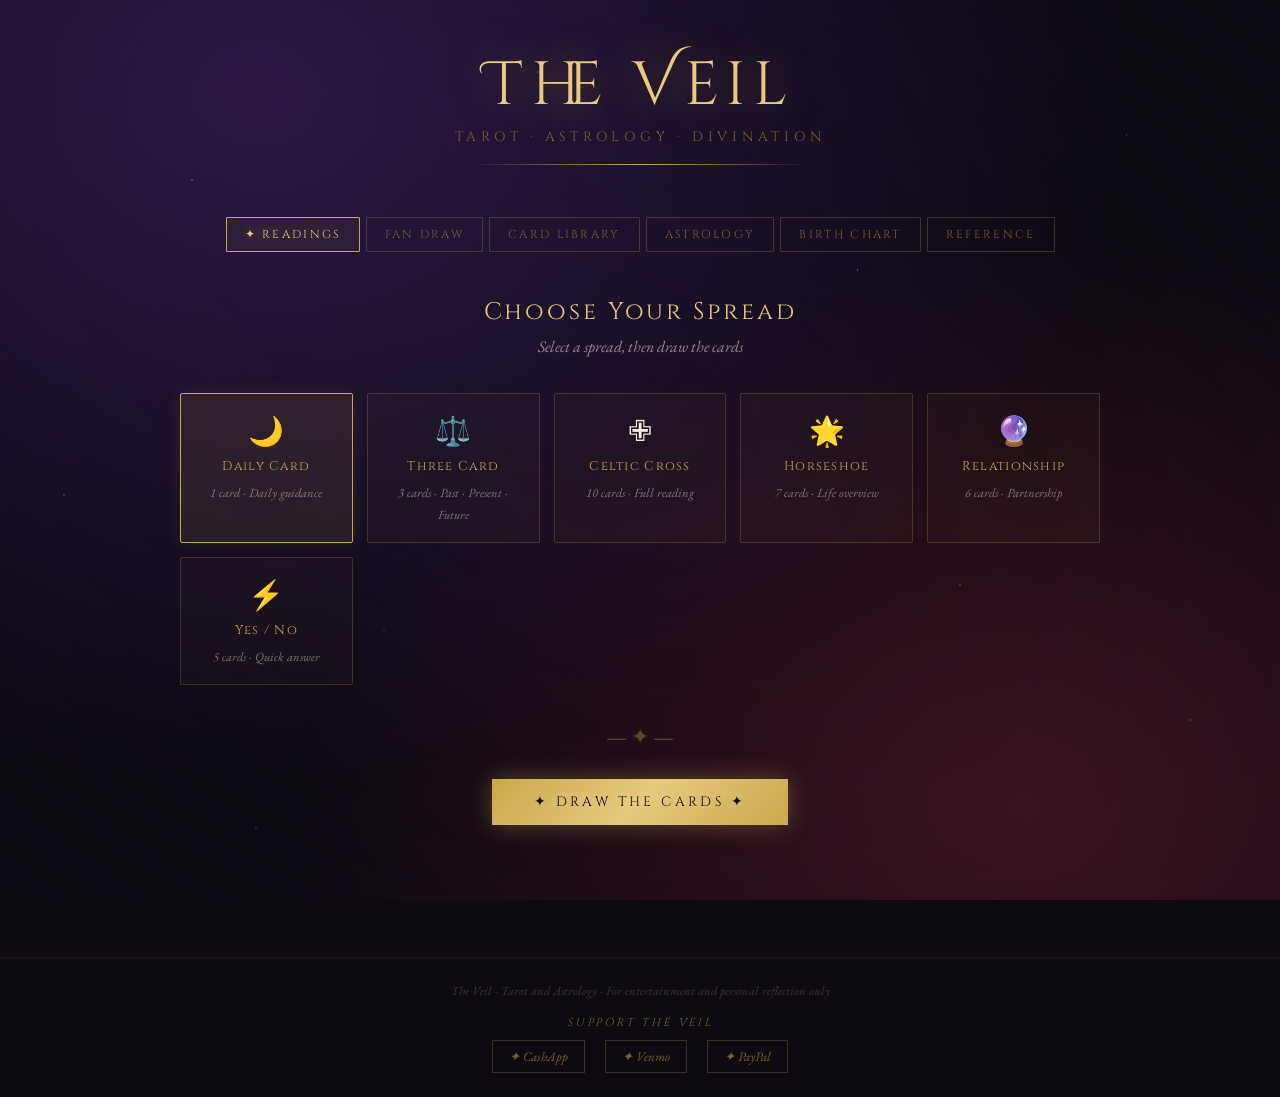
==== commit a1148610: "Update styles and HTML structure for grimoire" ====
--- a/index.html
+++ b/index.html
@@ -4,6 +4,7 @@
 <meta charset="UTF-8">
 <meta name="viewport" content="width=device-width, initial-scale=1.0">
 <title>The Veil — Tarot & Astrology</title>
+<link rel="icon" type="image/svg+xml" href="favicon.svg">
 <link rel="preconnect" href="https://fonts.googleapis.com">
 <link href="https://fonts.googleapis.com/css2?family=Cinzel+Decorative:wght@400;700&family=Cinzel:wght@400;600&family=EB+Garamond:ital,wght@0,400;0,500;1,400&display=swap" rel="stylesheet">
 <style>
@@ -2449,45 +2450,52 @@
   if (!w) { alert('Please allow popups for this site to export PDFs.'); return; }
   var html = '<!DOCTYPE html><html><head>'
     +'<meta charset="UTF-8">'
+    +'<meta name="viewport" content="width=device-width, initial-scale=1.0">'
     +'<title>The Veil - Grimoire</title>'
     +'<link href="https://fonts.googleapis.com/css2?family=Cinzel+Decorative:wght@400;700&family=Cinzel:wght@400;600&family=EB+Garamond:ital,wght@0,400;0,500;1,400&display=swap" rel="stylesheet">'
     +'<style>'
     +'*{margin:0;padding:0;box-sizing:border-box;-webkit-print-color-adjust:exact!important;print-color-adjust:exact!important}'
-    +'@page{size:A4;margin:15mm}'
-    +'body{background:#0d0a12;color:#f5ede0;font-family:"EB Garamond",Georgia,serif;font-size:12pt;padding:20px}'
-    +'.grimoire-header{text-align:center;border-bottom:1px solid #c9a84c;padding-bottom:16px;margin-bottom:24px}'
-    +'.g-title{font-family:"Cinzel Decorative",serif;font-size:26pt;color:#e8c97e;letter-spacing:0.1em}'
-    +'.g-subtitle{font-family:"Cinzel",serif;font-size:9pt;letter-spacing:0.3em;color:#7a6228;text-transform:uppercase;margin-top:6px}'
-    +'.g-date{font-family:"EB Garamond",serif;font-size:10pt;color:rgba(245,237,224,0.5);font-style:italic;margin-top:6px}'
-    +'.grimoire-spread-name{font-family:"Cinzel",serif;font-size:14pt;color:#c9a84c;letter-spacing:0.12em;text-align:center;margin:20px 0 16px}'
-    +'.grimoire-cards{display:flex;flex-wrap:wrap;gap:12px;justify-content:center;margin-bottom:24px}'
-    +'.grimoire-card-item{text-align:center;width:110px}'
-    +'.g-position{font-family:"Cinzel",serif;font-size:7pt;letter-spacing:0.15em;color:#7a6228;text-transform:uppercase;margin-bottom:5px}'
-    +'.g-card-box{border:1px solid #c9a84c;background:#130d1e;border-radius:4px;padding:10px 8px;margin-bottom:6px}'
-    +'.g-card-name{font-family:"Cinzel",serif;font-size:8pt;color:#e8c97e;line-height:1.4}'
-    +'.g-card-orient{font-size:7pt;color:#7c2035;font-style:italic;margin-top:3px}'
-    +'.grimoire-divider{width:200px;height:1px;background:#7a6228;margin:20px auto}'
-    +'.grimoire-reading-title{font-family:"Cinzel",serif;font-size:9pt;letter-spacing:0.2em;color:#7a6228;text-transform:uppercase;text-align:center;margin-bottom:14px}'
-    +'.grimoire-reading-text{font-family:"EB Garamond",serif;font-size:12pt;line-height:1.85;color:rgba(245,237,224,0.9);text-align:justify}'
-    +'.grimoire-reading-text p{margin-bottom:0.8em}'
-    +'.grimoire-bc-details{display:grid;grid-template-columns:1fr 1fr;gap:12px;margin-bottom:20px;border:1px solid rgba(201,168,76,0.2);padding:16px}'
-    +'.grimoire-bc-detail-item label{font-family:"Cinzel",serif;font-size:7pt;letter-spacing:0.15em;color:#7a6228;text-transform:uppercase;display:block;margin-bottom:3px}'
-    +'.grimoire-bc-detail-item span{color:rgba(245,237,224,0.85);font-size:11pt}'
-    +'.grimoire-dominants{display:flex;flex-wrap:wrap;gap:8px;justify-content:center;margin:16px 0}'
-    +'.grimoire-dominant-pill{font-family:"Cinzel",serif;font-size:8pt;letter-spacing:0.1em;border:1px solid #7a6228;color:#c9a84c;padding:5px 14px}'
-    +'.grimoire-wheel{display:flex;justify-content:center;margin:16px 0}'
-    +'.grimoire-wheel svg{width:360px!important;height:360px!important}'
-    +'.grimoire-footer{text-align:center;margin-top:30px;padding-top:12px;border-top:1px solid #7a6228;font-family:"Cinzel",serif;font-size:7pt;letter-spacing:0.2em;color:#7a6228;text-transform:uppercase}'
+    +'@page{size:A4;margin:12mm}'
+    +'body{background:#0d0a12;color:#f5ede0;font-family:"EB Garamond",Georgia,serif;font-size:11pt;padding:16px;max-width:800px;margin:0 auto}'
+    +'.no-print{text-align:center;padding:10px 0 18px}'
+    +'.no-print button{font-family:Cinzel,serif;font-size:0.7rem;letter-spacing:0.2em;text-transform:uppercase;cursor:pointer;padding:10px 24px}'
+    +'.btn-print{color:#0d0a12;background:linear-gradient(135deg,#c9a84c,#e8c97e,#c9a84c);border:none;margin-right:10px}'
+    +'.btn-close{color:#7a6228;background:transparent;border:1px solid rgba(201,168,76,0.3)}'
+    +'.tip{font-family:"EB Garamond",serif;font-size:0.78rem;color:rgba(245,237,224,0.35);font-style:italic;margin-top:8px}'
+    +'.grimoire-header{text-align:center;border-bottom:1px solid #c9a84c;padding-bottom:14px;margin-bottom:20px}'
+    +'.g-title{font-family:"Cinzel Decorative",serif;font-size:clamp(18pt,5vw,26pt);color:#e8c97e;letter-spacing:0.08em}'
+    +'.g-subtitle{font-family:"Cinzel",serif;font-size:clamp(7pt,2vw,9pt);letter-spacing:0.25em;color:#7a6228;text-transform:uppercase;margin-top:5px}'
+    +'.g-date{font-family:"EB Garamond",serif;font-size:10pt;color:rgba(245,237,224,0.45);font-style:italic;margin-top:5px}'
+    +'.grimoire-spread-name{font-family:"Cinzel",serif;font-size:clamp(11pt,3vw,14pt);color:#c9a84c;letter-spacing:0.1em;text-align:center;margin:16px 0 14px}'
+    +'.grimoire-cards{display:flex;flex-wrap:wrap;gap:8px;justify-content:center;margin-bottom:20px}'
+    +'.grimoire-card-item{text-align:center;width:clamp(70px,18vw,110px)}'
+    +'.g-position{font-family:"Cinzel",serif;font-size:clamp(5pt,1.5vw,7pt);letter-spacing:0.12em;color:#7a6228;text-transform:uppercase;margin-bottom:4px}'
+    +'.g-card-box{border:1px solid #c9a84c;background:#130d1e;border-radius:4px;padding:8px 6px;margin-bottom:5px}'
+    +'.g-card-name{font-family:"Cinzel",serif;font-size:clamp(6pt,1.8vw,8pt);color:#e8c97e;line-height:1.4}'
+    +'.g-card-orient{font-size:clamp(5pt,1.5vw,7pt);color:#7c2035;font-style:italic;margin-top:2px}'
+    +'.grimoire-divider{width:160px;height:1px;background:#7a6228;margin:16px auto}'
+    +'.grimoire-reading-title{font-family:"Cinzel",serif;font-size:8pt;letter-spacing:0.2em;color:#7a6228;text-transform:uppercase;text-align:center;margin-bottom:12px}'
+    +'.grimoire-reading-text{font-family:"EB Garamond",serif;font-size:clamp(10pt,2.5vw,12pt);line-height:1.85;color:rgba(245,237,224,0.9);text-align:justify}'
+    +'.grimoire-reading-text p{margin-bottom:0.75em}'
+    +'.grimoire-bc-details{display:grid;grid-template-columns:1fr 1fr;gap:10px;margin-bottom:18px;border:1px solid rgba(201,168,76,0.2);padding:14px;border-radius:3px}'
+    +'@media(max-width:480px){.grimoire-bc-details{grid-template-columns:1fr}}'
+    +'.grimoire-bc-detail-item label{font-family:"Cinzel",serif;font-size:clamp(6pt,1.8vw,7pt);letter-spacing:0.12em;color:#7a6228;text-transform:uppercase;display:block;margin-bottom:2px}'
+    +'.grimoire-bc-detail-item span{color:rgba(245,237,224,0.85);font-size:clamp(9pt,2.5vw,11pt)}'
+    +'.grimoire-dominants{display:flex;flex-wrap:wrap;gap:6px;justify-content:center;margin:14px 0}'
+    +'.grimoire-dominant-pill{font-family:"Cinzel",serif;font-size:clamp(6pt,1.8vw,8pt);letter-spacing:0.08em;border:1px solid #7a6228;color:#c9a84c;padding:4px 12px}'
+    +'.grimoire-wheel{display:flex;justify-content:center;margin:14px 0}'
+    +'.grimoire-wheel svg{width:min(320px,80vw)!important;height:min(320px,80vw)!important}'
+    +'.grimoire-footer{text-align:center;margin-top:24px;padding-top:10px;border-top:1px solid #7a6228;font-family:"Cinzel",serif;font-size:6pt;letter-spacing:0.18em;color:#7a6228;text-transform:uppercase}'
     +'@media print{'
-    +'body{background:#0d0a12!important}'
+    +'body{padding:0;background:#0d0a12!important}'
     +'.no-print{display:none!important}'
     +'}'
     +'</style>'
     +'</head><body>'
-    +'<div class="no-print" style="text-align:center;padding:12px 0 20px">'
-    +'<button onclick="window.print()" style="font-family:Cinzel,serif;font-size:0.75rem;letter-spacing:0.2em;text-transform:uppercase;color:#0d0a12;background:linear-gradient(135deg,#c9a84c,#e8c97e,#c9a84c);border:none;padding:12px 32px;cursor:pointer;margin-right:12px">Print / Save PDF</button>'
-    +'<button onclick="window.close()" style="font-family:Cinzel,serif;font-size:0.75rem;letter-spacing:0.2em;text-transform:uppercase;color:#7a6228;background:transparent;border:1px solid rgba(201,168,76,0.3);padding:12px 24px;cursor:pointer">Close</button>'
-    +'<p style="font-family:EB Garamond,serif;font-size:0.8rem;color:rgba(245,237,224,0.35);font-style:italic;margin-top:8px">Tip: In the print dialog, enable <strong style=\'color:rgba(245,237,224,0.5)\'>Background graphics</strong> for the full dark design</p>'
+    +'<div class="no-print">'
+    +'<button class="btn-print" onclick="window.print()">Print / Save PDF</button>'
+    +'<button class="btn-close" onclick="window.close()">Close</button>'
+    +'<p class="tip">In the print dialog, enable <strong style="color:rgba(245,237,224,0.5)">Background graphics</strong> for the full dark design</p>'
     +'</div>'
     +'<div class="grimoire-header">'
     +'<div class="g-title">The Veil</div>'
@@ -2495,11 +2503,12 @@
     +'<div class="g-date">'+dateStr+'</div>'
     +'</div>'
     + bodyContent
-    +'<div class="grimoire-footer">The Veil &nbsp;·&nbsp; Tarot &amp; Astrology &nbsp;·&nbsp; For personal reflection only</div>'
+    +'<div class="grimoire-footer">The Veil &nbsp;&middot;&nbsp; Tarot &amp; Astrology &nbsp;&middot;&nbsp; For personal reflection only</div>'
     +'</body></html>';
   w.document.write(html);
   w.document.close();
 }
+
 
 function exportReadingPDF() {
   if (!lastDrawData) return;
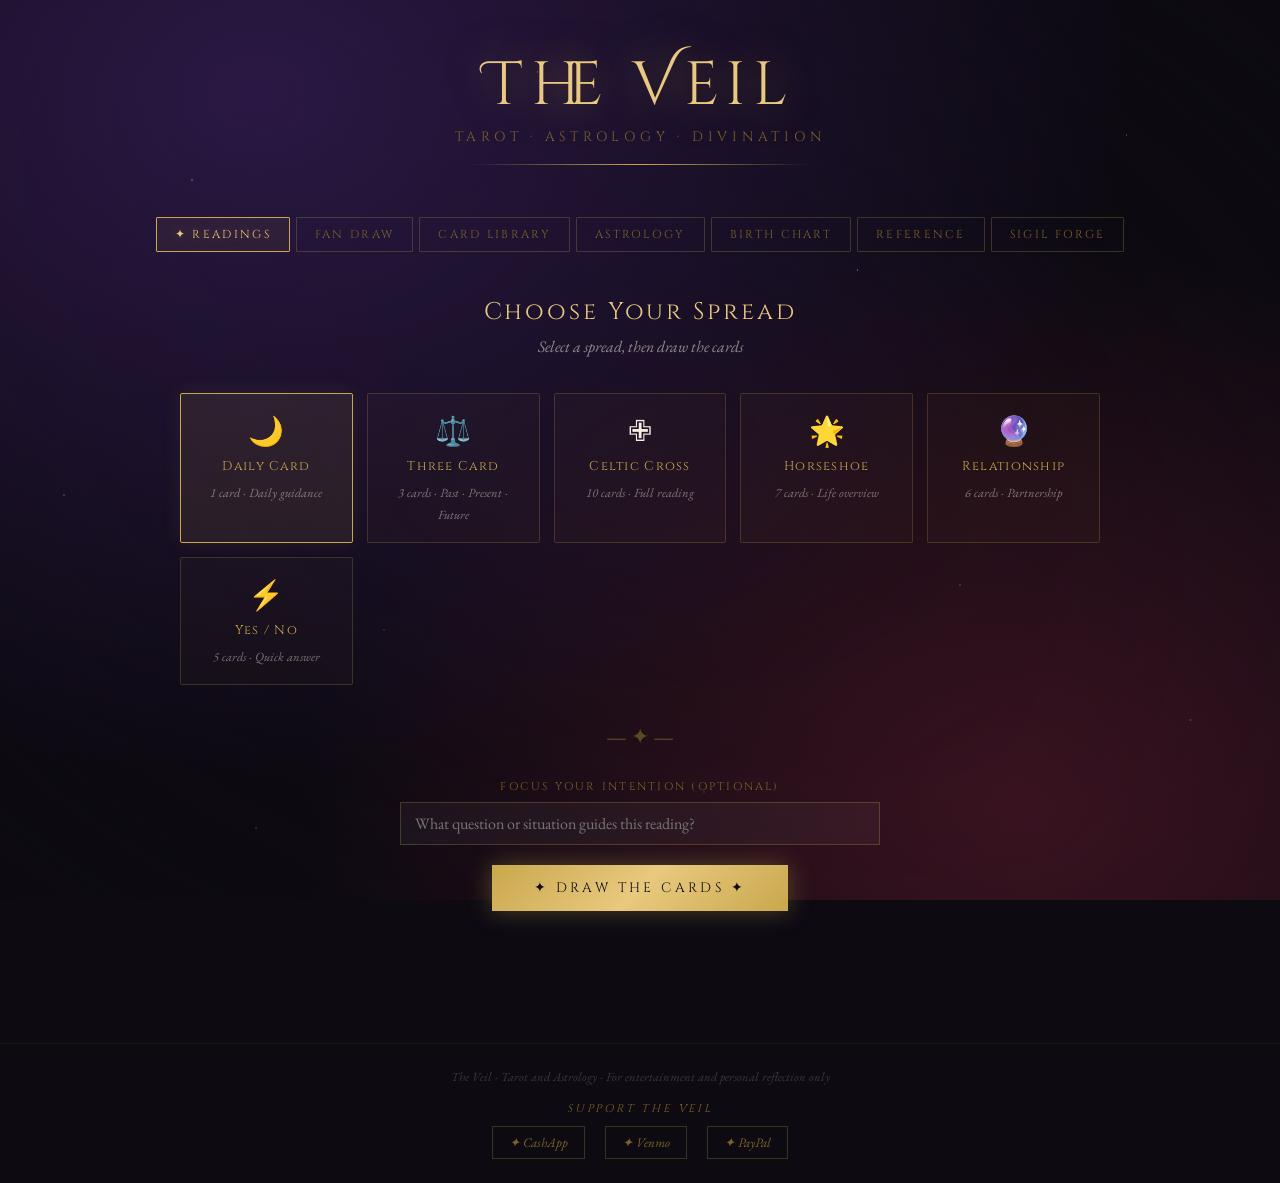
==== commit c9d33f12: "Feature addition, security fixes, accessibility improvement Model fix — all 3 claude-sonnet referenc" ====
--- a/index.html
+++ b/index.html
@@ -1142,6 +1142,50 @@
     .grimoire-footer { text-align: center; margin-top: 30px; padding-top: 12px; border-top: 1px solid #7a6228; font-family: 'Cinzel', serif; font-size: 7pt; letter-spacing: 0.2em; color: #7a6228 !important; text-transform: uppercase; }
   }
 
+
+  /* ── HISTORY PANEL ── */
+  .history-entry {
+    border: 1px solid rgba(201,168,76,0.12);
+    background: rgba(201,168,76,0.02);
+    border-radius: 3px;
+    padding: 14px 16px;
+    margin-bottom: 10px;
+    cursor: pointer;
+    transition: all 0.25s;
+  }
+  .history-entry:hover {
+    border-color: rgba(201,168,76,0.3);
+    background: rgba(201,168,76,0.05);
+  }
+  .history-entry-header {
+    display: flex;
+    justify-content: space-between;
+    align-items: center;
+    margin-bottom: 6px;
+  }
+  .history-entry-spread {
+    font-family: 'Cinzel', serif;
+    font-size: 0.72rem;
+    color: var(--gold);
+    letter-spacing: 0.1em;
+  }
+  .history-entry-date {
+    font-size: 0.72rem;
+    color: rgba(245,237,224,0.3);
+    font-style: italic;
+  }
+  .history-entry-cards {
+    font-size: 0.78rem;
+    color: rgba(245,237,224,0.55);
+    line-height: 1.5;
+  }
+  .history-entry-intention {
+    font-size: 0.75rem;
+    color: var(--gold-dim);
+    font-style: italic;
+    margin-top: 4px;
+  }
+
   ::-webkit-scrollbar { width: 5px; }
   ::-webkit-scrollbar-track { background: var(--ink); }
   ::-webkit-scrollbar-thumb { background: var(--gold-dim); border-radius: 3px; }
@@ -1166,22 +1210,24 @@
 </head>
 <body>
 
-<header>
+<a href="#main-content" style="position:absolute;left:-9999px;top:auto;width:1px;height:1px;overflow:hidden;z-index:9999;background:var(--ink);color:var(--gold);padding:8px 16px;font-family:Cinzel,serif;font-size:0.8rem" onfocus="this.style.left='8px';this.style.width='auto';this.style.height='auto'" onblur="this.style.left='-9999px'">Skip to content</a>
+<header role="banner">
   <div class="site-title">The Veil</div>
   <div class="site-sub">Tarot · Astrology · Divination</div>
 </header>
 
-<nav>
+<nav role="navigation" aria-label="Main navigation">
   <button class="nav-btn active" onclick="showSection('draws', this)"><span class="nav-star">✦ </span>Readings</button>
   <button class="nav-btn" onclick="showSection('fan', this)"><span class="nav-star" style="display:none">✦ </span>Fan Draw</button>
   <button class="nav-btn" onclick="showSection('library', this)"><span class="nav-star" style="display:none">✦ </span>Card Library</button>
   <button class="nav-btn" onclick="showSection('astrology', this)"><span class="nav-star" style="display:none">✦ </span>Astrology</button>
   <button class="nav-btn" onclick="showSection('birthchart', this)"><span class="nav-star" style="display:none">✦ </span>Birth Chart</button>
   <button class="nav-btn" onclick="showSection('reference', this)"><span class="nav-star" style="display:none">✦ </span>Reference</button>
+  <button class="nav-btn" onclick="showSection('sigil', this)"><span class="nav-star" style="display:none">✦ </span>Sigil Forge</button>
 </nav>
 
 <!-- READINGS -->
-<section class="section visible" id="draws">
+<main id="main-content"><section class="section visible" id="draws" role="main" aria-label="Tarot Readings">
   <div class="section-title">Choose Your Spread</div>
   <div class="section-desc">Select a spread, then draw the cards</div>
   <div class="spread-grid">
@@ -1217,14 +1263,27 @@
     </div>
   </div>
   <div class="ornament">— ✦ —</div>
-  <button class="draw-btn" id="drawBtn" onclick="drawSpread()">✦ Draw the Cards ✦</button>
+  <div style="max-width:480px;margin:0 auto 20px">
+    <label for="intentionInput" style="font-family:Cinzel,serif;font-size:0.7rem;letter-spacing:0.2em;color:var(--gold-dim);text-transform:uppercase;display:block;margin-bottom:8px;text-align:center">Focus your intention (optional)</label>
+    <input type="text" id="intentionInput" placeholder="What question or situation guides this reading?" style="width:100%;background:rgba(255,255,255,0.04);border:1px solid rgba(201,168,76,0.25);color:var(--parchment);font-family:EB Garamond,serif;font-size:1rem;padding:10px 14px;outline:none;transition:border 0.25s" aria-label="Intention or question for the reading">
+  </div>
+  <button class="draw-btn" id="drawBtn" onclick="drawSpread()" aria-label="Draw tarot cards">✦ Draw the Cards ✦</button>
   <div class="cards-area" id="cardsArea"></div>
   <div class="reading-panel" id="readingPanel" style="display:none">
     <div class="reading-panel-title">✦ The Reading</div>
     <div class="reading-text" id="readingText"></div>
   </div>
-  <div style="text-align:center">
+  <div style="text-align:center;display:flex;gap:10px;justify-content:center;flex-wrap:wrap">
     <button class="export-btn" id="exportReadingBtn" onclick="exportReadingPDF()">Save to Grimoire (PDF)</button>
+    <button class="export-btn" id="shareReadingBtn" onclick="shareReading()" style="display:none" aria-label="Share this reading">Share Reading</button>
+  </div>
+
+  <div id="historyPanel" style="display:none;margin-top:40px">
+    <div style="font-family:Cinzel,serif;font-size:0.75rem;letter-spacing:0.25em;color:var(--gold-dim);text-transform:uppercase;text-align:center;margin-bottom:16px;padding-bottom:10px;border-bottom:1px solid rgba(201,168,76,0.15)">
+      ✦ Reading History
+      <button onclick="clearHistory()" style="margin-left:16px;font-family:Cinzel,serif;font-size:0.6rem;letter-spacing:0.15em;color:var(--crimson);background:transparent;border:1px solid rgba(124,32,53,0.3);padding:3px 10px;cursor:pointer" aria-label="Clear reading history">Clear</button>
+    </div>
+    <div id="historyList"></div>
   </div>
 </section>
 
@@ -1271,10 +1330,17 @@
 <section class="section" id="astrology">
   <div class="section-title">Daily Astrology</div>
   <div class="section-desc">Enter your birthday to discover your sign and today's cosmic guidance</div>
+  <div id="moonWidget" style="text-align:center;margin-bottom:32px;padding:20px;border:1px solid rgba(201,168,76,0.15);background:rgba(201,168,76,0.02)" aria-label="Current moon phase">
+    <div style="font-family:Cinzel,serif;font-size:0.7rem;letter-spacing:0.25em;color:var(--gold-dim);text-transform:uppercase;margin-bottom:10px">Current Moon Phase</div>
+    <div id="moonSymbol" style="font-size:3rem;margin-bottom:6px" aria-hidden="true">🌑</div>
+    <div id="moonName" style="font-family:Cinzel,serif;font-size:1rem;color:var(--gold-light);letter-spacing:0.1em">Calculating...</div>
+    <div id="moonDesc" style="font-size:0.82rem;color:rgba(245,237,224,0.45);font-style:italic;margin-top:5px"></div>
+  </div>
+
   <div class="astro-form">
     <div class="form-group">
       <label>Date of Birth</label>
-      <input type="date" id="birthdayInput">
+      <input type="date" id="birthdayInput" aria-label="Date of birth">
     </div>
     <button class="draw-btn" style="margin:0" onclick="loadHoroscope()">✦ Read the Stars ✦</button>
   </div>
@@ -1372,8 +1438,46 @@
   <div id="refContent"></div>
 </section>
 
+
+<!-- SIGIL FORGE -->
+<section class="section" id="sigil" aria-label="Sigil Generator">
+  <div class="section-title">Sigil Forge</div>
+  <div class="section-desc">Transform your intention into a unique sigil using the chaos magic method</div>
+
+  <div style="max-width:480px;margin:0 auto 28px">
+    <div class="form-group">
+      <label for="sigilInput" style="font-family:Cinzel,serif;font-size:0.72rem;letter-spacing:0.2em;color:var(--gold-dim);text-transform:uppercase;display:block;margin-bottom:8px">Your Intention</label>
+      <input type="text" id="sigilInput" placeholder="e.g. I am protected and at peace" style="width:100%;background:rgba(255,255,255,0.04);border:1px solid rgba(201,168,76,0.25);color:var(--parchment);font-family:EB Garamond,serif;font-size:1rem;padding:10px 14px;outline:none;margin-bottom:16px" aria-label="Enter your intention for the sigil" maxlength="200">
+    </div>
+
+    <div style="display:flex;gap:10px;justify-content:center;flex-wrap:wrap;margin-bottom:20px">
+      <label style="font-family:Cinzel,serif;font-size:0.65rem;letter-spacing:0.15em;color:var(--gold-dim);text-transform:uppercase;display:flex;align-items:center;gap:6px;cursor:pointer">
+        <input type="radio" name="sigilStyle" value="chaos" checked> Chaos Magic
+      </label>
+      <label style="font-family:Cinzel,serif;font-size:0.65rem;letter-spacing:0.15em;color:var(--gold-dim);text-transform:uppercase;display:flex;align-items:center;gap:6px;cursor:pointer">
+        <input type="radio" name="sigilStyle" value="geometric"> Geometric
+      </label>
+      <label style="font-family:Cinzel,serif;font-size:0.65rem;letter-spacing:0.15em;color:var(--gold-dim);text-transform:uppercase;display:flex;align-items:center;gap:6px;cursor:pointer">
+        <input type="radio" name="sigilStyle" value="rune"> Runic
+      </label>
+    </div>
+
+    <button class="draw-btn" style="margin:0 auto" onclick="forgeSigil()" aria-label="Generate sigil">✦ Forge the Sigil ✦</button>
+  </div>
+
+  <div id="sigilResult" style="display:none;text-align:center">
+    <div style="font-family:Cinzel,serif;font-size:0.7rem;letter-spacing:0.2em;color:var(--gold-dim);text-transform:uppercase;margin-bottom:14px">Your Sigil</div>
+    <div id="sigilLetters" style="font-family:Cinzel,serif;font-size:0.75rem;color:rgba(201,168,76,0.5);letter-spacing:0.2em;margin-bottom:16px"></div>
+    <div id="sigilCanvas" style="display:inline-block;margin-bottom:20px"></div>
+    <div style="font-family:EB Garamond,serif;font-size:0.85rem;color:rgba(245,237,224,0.45);font-style:italic;margin-bottom:20px;max-width:400px;margin-left:auto;margin-right:auto">
+      Meditate on this sigil. Charge it with intention, then release it — burn, bury, or simply let it go.
+    </div>
+    <button class="draw-btn" style="margin:0 auto" onclick="downloadSigil()" aria-label="Download sigil as PNG">⬇ Download Sigil</button>
+  </div>
+</section>
+
 <!-- MODAL -->
-<div class="modal-overlay" id="cardModal">
+<div class="modal-overlay" id="cardModal" role="dialog" aria-modal="true" aria-label="Card details">
   <div class="modal-box">
     <button class="modal-close" onclick="closeModal()">X</button>
     <div class="modal-card-header">
@@ -1413,7 +1517,7 @@
   </div>
 </footer>
 
-<div class="ref-modal-overlay" id="refModal">
+<div class="ref-modal-overlay" id="refModal" role="dialog" aria-modal="true" aria-label="Reference details">
   <div class="ref-modal-box" id="refModalBox"></div>
 </div>
 
@@ -1468,6 +1572,7 @@
   }
   if (id === 'library' && allCards.length === 0) loadLibrary();
   if (id === 'fan') initFan();
+  if (id === 'sigil') { document.getElementById('sigilResult').style.display = 'none'; }
   if (id === 'reference') {
     currentRefTab = 'candles';
     document.querySelectorAll('.ref-tab').forEach(function(t) { t.classList.remove('active'); });
@@ -1546,8 +1651,12 @@
     document.getElementById('readingText').innerHTML = '<div class="loading-dots"><span>.</span><span>.</span><span>.</span></div>';
     var aiText = await getAIReading(currentSpread, draws, cfg.positions);
     document.getElementById('readingText').innerHTML = aiText;
+    var intentionVal = document.getElementById('intentionInput') ? document.getElementById('intentionInput').value.trim() : '';
     lastDrawData = { spreadType: currentSpread, draws: draws, positions: cfg.positions };
     showExportBtn('exportReadingBtn');
+    var shareBtn = document.getElementById('shareReadingBtn');
+    if (shareBtn) shareBtn.style.display = 'block';
+    saveToHistory(currentSpread, draws, cfg.positions, intentionVal, aiText);
   } catch(e) {
     area.innerHTML = '<div style="color:var(--crimson);text-align:center;padding:20px">Unable to fetch cards. Please try again.</div>';
   }
@@ -1759,7 +1868,7 @@
   return fallbacks[period] || fallbacks.daily;
 }
 
-async function getAIReading(spreadType, draws, positions) {
+async function getAIReading(spreadType, draws, positions, intention) {
   var spreadNames = {
     single: 'Daily Card', three: 'Three-Card Spread (Past/Present/Future)',
     celtic: 'Celtic Cross', horseshoe: 'Horseshoe Spread',
@@ -1793,7 +1902,7 @@
       method: 'POST',
       headers: { 'Content-Type': 'application/json' },
       body: JSON.stringify({
-        model: 'claude-sonnet-4-20250514',
+        model: 'gpt-4o',
         max_tokens: 1000,
         messages: [{ role: 'user', content: prompt }]
       })
@@ -1818,7 +1927,7 @@
       method: 'POST',
       headers: { 'Content-Type': 'application/json' },
       body: JSON.stringify({
-        model: 'claude-sonnet-4-20250514',
+        model: 'gpt-4o',
         max_tokens: 1000,
         messages: [{ role: 'user', content: prompt }]
       })
@@ -1897,7 +2006,12 @@
     }
 
     // Calculate Julian Day Number
-    var jd = calcJulianDay(year, month, day, hour, minute, lng);
+    var tzOffset = getTimezoneOffset(lat, lng);
+    var utHour = hour - tzOffset;
+    var utDay = day;
+    if (utHour < 0) { utHour += 24; utDay -= 1; }
+    if (utHour >= 24) { utHour -= 24; utDay += 1; }
+    var jd = calcJulianDayUT(year, month, utDay, utHour, minute);
 
     // Calculate planetary positions
     var planets = calcPlanets(jd, lat, lng, hasTime);
@@ -1973,7 +2087,7 @@
 
   // Rising sign (Ascendant) - only if birth time provided
   if (hasTime) {
-    var asc = calcAscendant(jd, lat, lng);
+    var asc = calcAscendantImproved(jd, lat, lng, tzOffset);
     planets.push({ name: 'Rising', lon: asc, sign: lonToSign(asc), deg: lonToDeg(asc), isAsc: true });
   }
 
@@ -2250,7 +2364,7 @@
       method: 'POST',
       headers: { 'Content-Type': 'application/json' },
       body: JSON.stringify({
-        model: 'claude-sonnet-4-20250514',
+        model: 'gpt-4o',
         max_tokens: 1000,
         messages: [{ role: 'user', content: prompt }]
       })
@@ -2568,8 +2682,382 @@
   );
 }
 
+
+/* ─────────────────────────────────────────────
+   MOON PHASE
+───────────────────────────────────────────── */
+function calcMoonPhase() {
+  var now = new Date();
+  var year = now.getFullYear(), month = now.getMonth()+1, day = now.getDate();
+  // Known new moon: Jan 6 2000
+  var known = new Date(2000, 0, 6, 18, 14, 0);
+  var diff = (now - known) / (1000*60*60*24);
+  var cycle = 29.53058867;
+  var phase = ((diff % cycle) + cycle) % cycle;
+  var phases = [
+    { name:'New Moon',        symbol:'🌑', desc:'New beginnings — set intentions', min:0,   max:1.85 },
+    { name:'Waxing Crescent', symbol:'🌒', desc:'Manifestation energy building',   min:1.85, max:7.38 },
+    { name:'First Quarter',   symbol:'🌓', desc:'Take action on your goals',        min:7.38, max:11.08},
+    { name:'Waxing Gibbous',  symbol:'🌔', desc:'Refine and persist',               min:11.08,max:14.77},
+    { name:'Full Moon',       symbol:'🌕', desc:'Peak energy — release and charge', min:14.77,max:16.62},
+    { name:'Waning Gibbous',  symbol:'🌖', desc:'Gratitude and reflection',         min:16.62,max:22.15},
+    { name:'Last Quarter',    symbol:'🌗', desc:'Let go of what no longer serves',  min:22.15,max:25.85},
+    { name:'Waning Crescent', symbol:'🌘', desc:'Rest, surrender, prepare',         min:25.85,max:29.53}
+  ];
+  var p = phases.find(function(ph) { return phase >= ph.min && phase < ph.max; }) || phases[0];
+  document.getElementById('moonSymbol').textContent = p.symbol;
+  document.getElementById('moonName').textContent = p.name;
+  document.getElementById('moonDesc').textContent = p.desc;
+}
+
+/* ─────────────────────────────────────────────
+   READING HISTORY
+───────────────────────────────────────────── */
+var HISTORY_KEY = 'veil_reading_history';
+
+function saveToHistory(spreadType, draws, positions, intention, aiText) {
+  try {
+    var history = getHistory();
+    var entry = {
+      id: Date.now(),
+      date: new Date().toLocaleString('en-US', {month:'short',day:'numeric',year:'numeric',hour:'2-digit',minute:'2-digit'}),
+      spreadType: spreadType,
+      spreadName: SPREAD_DISPLAY_NAMES[spreadType] || spreadType,
+      intention: intention || '',
+      cards: draws.map(function(d,i) {
+        return { name: d.card.name, position: positions[i] || '', reversed: d.reversed };
+      }),
+      reading: aiText
+    };
+    history.unshift(entry);
+    if (history.length > 20) history = history.slice(0, 20);
+    localStorage.setItem(HISTORY_KEY, JSON.stringify(history));
+    renderHistory();
+  } catch(e) { console.log('History save failed:', e); }
+}
+
+function getHistory() {
+  try {
+    return JSON.parse(localStorage.getItem(HISTORY_KEY) || '[]');
+  } catch(e) { return []; }
+}
+
+function clearHistory() {
+  if (!confirm('Clear all reading history?')) return;
+  localStorage.removeItem(HISTORY_KEY);
+  renderHistory();
+}
+
+function renderHistory() {
+  var history = getHistory();
+  var panel = document.getElementById('historyPanel');
+  var list = document.getElementById('historyList');
+  if (!panel || !list) return;
+  if (history.length === 0) {
+    panel.style.display = 'none';
+    return;
+  }
+  panel.style.display = 'block';
+  list.innerHTML = history.map(function(e) {
+    var cardNames = e.cards.map(function(c) {
+      return c.name + (c.reversed ? ' (R)' : '');
+    }).join(', ');
+    return '<div class="history-entry" onclick="expandHistory(' + e.id + ')" role="button" tabindex="0" aria-label="Reading from ' + e.date + '">'
+      + '<div class="history-entry-header">'
+      + '<span class="history-entry-spread">' + e.spreadName + '</span>'
+      + '<span class="history-entry-date">' + e.date + '</span>'
+      + '</div>'
+      + (e.intention ? '<div class="history-entry-intention">&#8220;' + e.intention + '&#8221;</div>' : '')
+      + '<div class="history-entry-cards">' + cardNames + '</div>'
+      + '</div>';
+  }).join('');
+}
+
+function expandHistory(id) {
+  var history = getHistory();
+  var entry = history.find(function(e) { return e.id === id; });
+  if (!entry) return;
+  var cardsArea = document.getElementById('cardsArea');
+  var readingText = document.getElementById('readingText');
+  var readingPanel = document.getElementById('readingPanel');
+  cardsArea.innerHTML = entry.cards.map(function(c) {
+    return '<div class="tarot-card-wrap">'
+      + '<div class="position-label">' + c.position + '</div>'
+      + '<div class="tarot-card-inner' + (c.reversed ? ' reversed' : '') + '">'
+      + '<div class="card-img-wrap"><div class="card-no-img">&#10022;</div></div>'
+      + '<div class="card-name-tag">' + c.name + (c.reversed ? '<span class="reversed-tag">REVERSED</span>' : '') + '</div>'
+      + '</div></div>';
+  }).join('');
+  readingPanel.style.display = 'block';
+  readingText.innerHTML = entry.reading || '<p>No reading saved.</p>';
+  window.scrollTo({ top: cardsArea.offsetTop - 80, behavior: 'smooth' });
+}
+
+/* ─────────────────────────────────────────────
+   SHAREABLE READINGS
+───────────────────────────────────────────── */
+function shareReading() {
+  if (!lastDrawData) return;
+  var params = new URLSearchParams();
+  params.set('spread', lastDrawData.spreadType);
+  params.set('cards', lastDrawData.draws.map(function(d) {
+    return d.card.name_short + (d.reversed ? 'r' : '');
+  }).join(','));
+  var intention = document.getElementById('intentionInput');
+  if (intention && intention.value.trim()) params.set('q', intention.value.trim());
+  var url = window.location.origin + window.location.pathname + '?' + params.toString();
+  if (navigator.clipboard) {
+    navigator.clipboard.writeText(url).then(function() {
+      alert('Reading link copied to clipboard!');
+    }).catch(function() { promptCopy(url); });
+  } else {
+    promptCopy(url);
+  }
+}
+
+function promptCopy(url) {
+  var box = prompt('Copy this link to share your reading:', url);
+}
+
+function loadSharedReading() {
+  var params = new URLSearchParams(window.location.search);
+  if (!params.has('spread') || !params.has('cards')) return;
+  var spreadType = params.get('spread');
+  var cardCodes = params.get('cards').split(',');
+  var intention = params.get('q') || '';
+  if (!SPREAD_CONFIGS[spreadType]) return;
+
+  // Wait for cards to load then show shared reading
+  var attempts = 0;
+  var interval = setInterval(function() {
+    attempts++;
+    if (allCards.length > 0 || attempts > 30) {
+      clearInterval(interval);
+      if (allCards.length === 0) return;
+      var draws = cardCodes.map(function(code) {
+        var reversed = code.endsWith('r');
+        var shortName = reversed ? code.slice(0,-1) : code;
+        var card = allCards.find(function(c) { return c.name_short === shortName; });
+        return card ? { card: card, reversed: reversed } : null;
+      }).filter(Boolean);
+      if (draws.length === 0) return;
+      currentSpread = spreadType;
+      var cfg = SPREAD_CONFIGS[spreadType];
+      var area = document.getElementById('cardsArea');
+      area.innerHTML = draws.map(function(d,i) {
+        return cardHtml(d.card, cfg.positions[i] || '', d.reversed);
+      }).join('');
+      if (intention) {
+        var iEl = document.getElementById('intentionInput');
+        if (iEl) iEl.value = intention;
+      }
+      document.getElementById('readingPanel').style.display = 'block';
+      document.getElementById('readingText').innerHTML = '<div class="loading-dots"><span>.</span><span>.</span><span>.</span></div>';
+      getAIReading(spreadType, draws, cfg.positions).then(function(text) {
+        document.getElementById('readingText').innerHTML = text;
+      });
+    }
+  }, 200);
+}
+
+/* ─────────────────────────────────────────────
+   SIGIL FORGE
+───────────────────────────────────────────── */
+function forgeSigil() {
+  var input = document.getElementById('sigilInput').value.trim();
+  if (!input) { alert('Please enter an intention first.'); return; }
+  var style = document.querySelector('input[name="sigilStyle"]:checked').value;
+
+  // Chaos magic method: uppercase, remove spaces/punctuation, remove duplicate letters
+  var letters = input.toUpperCase().replace(/[^A-Z]/g, '');
+  var unique = [];
+  letters.split('').forEach(function(l) {
+    if (!unique.includes(l)) unique.push(l);
+  });
+
+  document.getElementById('sigilLetters').textContent = 'Letters: ' + unique.join(' · ');
+  document.getElementById('sigilResult').style.display = 'block';
+
+  var svg = generateSigilSVG(unique, style);
+  document.getElementById('sigilCanvas').innerHTML = svg;
+}
+
+function generateSigilSVG(letters, style) {
+  var size = 300;
+  var cx = size/2, cy = size/2;
+  var svg = '<svg id="sigilSVG" width="' + size + '" height="' + size + '" viewBox="0 0 ' + size + ' ' + size + '" xmlns="http://www.w3.org/2000/svg">';
+  svg += '<rect width="' + size + '" height="' + size + '" fill="#0d0a12" rx="4"/>';
+
+  if (style === 'chaos') {
+    svg += generateChaosLines(letters, cx, cy, size);
+  } else if (style === 'geometric') {
+    svg += generateGeometricSigil(letters, cx, cy, size);
+  } else {
+    svg += generateRunicSigil(letters, cx, cy, size);
+  }
+
+  // Outer decorative circle
+  svg += '<circle cx="' + cx + '" cy="' + cy + '" r="' + (size/2-10) + '" fill="none" stroke="rgba(201,168,76,0.3)" stroke-width="1"/>';
+  svg += '<circle cx="' + cx + '" cy="' + cy + '" r="' + (size/2-14) + '" fill="none" stroke="rgba(201,168,76,0.1)" stroke-width="0.5"/>';
+  svg += '</svg>';
+  return svg;
+}
+
+function generateChaosLines(letters, cx, cy, size) {
+  // Map each letter A-Z to a point on a circle
+  var r = size/2 - 30;
+  var html = '';
+  var points = [];
+  var seed = letters.join('').split('').reduce(function(a,c) { return a + c.charCodeAt(0); }, 0);
+
+  // Generate points for each letter on the circle
+  letters.forEach(function(letter) {
+    var idx = letter.charCodeAt(0) - 65; // 0-25
+    var angle = (idx / 26) * Math.PI * 2 - Math.PI/2;
+    // Add slight variation based on letter position
+    var variation = (seed * idx * 0.1) % 0.3;
+    angle += variation;
+    points.push({
+      x: cx + r * Math.cos(angle),
+      y: cy + r * Math.sin(angle),
+      letter: letter
+    });
+  });
+
+  // Draw connecting lines
+  if (points.length > 1) {
+    html += '<g stroke="#c9a84c" stroke-width="1.5" stroke-linecap="round" opacity="0.85">';
+    for (var i = 0; i < points.length - 1; i++) {
+      html += '<line x1="' + points[i].x.toFixed(1) + '" y1="' + points[i].y.toFixed(1) + '" x2="' + points[i+1].x.toFixed(1) + '" y2="' + points[i+1].y.toFixed(1) + '"/>';
+    }
+    html += '</g>';
+  }
+
+  // Start and end markers
+  if (points.length > 0) {
+    var p0 = points[0], pn = points[points.length-1];
+    html += '<circle cx="' + p0.x.toFixed(1) + '" cy="' + p0.y.toFixed(1) + '" r="5" fill="#e8c97e" opacity="0.8"/>';
+    html += '<line x1="' + (pn.x-5).toFixed(1) + '" y1="' + pn.y.toFixed(1) + '" x2="' + (pn.x+5).toFixed(1) + '" y2="' + pn.y.toFixed(1) + '" stroke="#c9a84c" stroke-width="2"/>';
+    html += '<line x1="' + pn.x.toFixed(1) + '" y1="' + (pn.y-5).toFixed(1) + '" x2="' + pn.x.toFixed(1) + '" y2="' + (pn.y+5).toFixed(1) + '" stroke="#c9a84c" stroke-width="2"/>';
+  }
+  return html;
+}
+
+function generateGeometricSigil(letters, cx, cy, size) {
+  var html = '';
+  var r = size/2 - 35;
+  var n = Math.min(letters.length, 12);
+  var angleStep = (Math.PI * 2) / n;
+
+  // Draw polygon connecting every other point for star effect
+  var pts = [];
+  for (var i = 0; i < n; i++) {
+    var angle = i * angleStep - Math.PI/2;
+    pts.push({ x: cx + r * Math.cos(angle), y: cy + r * Math.sin(angle) });
+  }
+
+  // Inner shapes
+  var skip = Math.max(2, Math.floor(n/3));
+  html += '<polygon points="' + pts.map(function(p) { return p.x.toFixed(1)+','+p.y.toFixed(1); }).join(' ') + '" fill="none" stroke="rgba(201,168,76,0.2)" stroke-width="0.5"/>';
+  if (pts.length >= 3) {
+    var starPts = [];
+    for (var i = 0; i < pts.length; i++) { starPts.push(pts[(i * skip) % pts.length]); }
+    html += '<polygon points="' + starPts.map(function(p) { return p.x.toFixed(1)+','+p.y.toFixed(1); }).join(' ') + '" fill="none" stroke="#c9a84c" stroke-width="1.5" opacity="0.9"/>';
+  }
+
+  // Inner design based on letter count
+  var innerR = r * 0.45;
+  if (letters.length > 4) {
+    html += '<circle cx="' + cx + '" cy="' + cy + '" r="' + innerR + '" fill="none" stroke="rgba(201,168,76,0.4)" stroke-width="1"/>';
+  }
+  html += '<circle cx="' + cx + '" cy="' + cy + '" r="4" fill="#e8c97e" opacity="0.7"/>';
+  return html;
+}
+
+function generateRunicSigil(letters, cx, cy, size) {
+  var html = '';
+  // Draw stylized rune-like strokes for each letter
+  var usedLetters = letters.slice(0, 8); // max 8 for readability
+  var centerX = cx, centerY = cy;
+
+  html += '<g stroke="#c9a84c" stroke-width="2" stroke-linecap="round" opacity="0.9">';
+  usedLetters.forEach(function(letter, idx) {
+    var angle = (idx / usedLetters.length) * Math.PI * 2;
+    var r1 = 20, r2 = 60;
+    var lx1 = centerX + r1 * Math.cos(angle);
+    var ly1 = centerY + r1 * Math.sin(angle);
+    var lx2 = centerX + r2 * Math.cos(angle);
+    var ly2 = centerY + r2 * Math.sin(angle);
+    html += '<line x1="' + lx1.toFixed(1) + '" y1="' + ly1.toFixed(1) + '" x2="' + lx2.toFixed(1) + '" y2="' + ly2.toFixed(1) + '"/>';
+    // Cross-stroke
+    var perpAngle = angle + Math.PI/2;
+    var crossLen = 8 + (letter.charCodeAt(0) % 12);
+    var midX = centerX + (r1+r2)/2 * 0.7 * Math.cos(angle);
+    var midY = centerY + (r1+r2)/2 * 0.7 * Math.sin(angle);
+    html += '<line x1="' + (midX - crossLen*Math.cos(perpAngle)).toFixed(1) + '" y1="' + (midY - crossLen*Math.sin(perpAngle)).toFixed(1) + '" x2="' + (midX + crossLen*Math.cos(perpAngle)).toFixed(1) + '" y2="' + (midY + crossLen*Math.sin(perpAngle)).toFixed(1) + '"/>';
+  });
+  html += '</g>';
+  html += '<circle cx="' + cx + '" cy="' + cy + '" r="18" fill="none" stroke="rgba(201,168,76,0.4)" stroke-width="1"/>';
+  html += '<circle cx="' + cx + '" cy="' + cy + '" r="4" fill="#e8c97e" opacity="0.8"/>';
+  return html;
+}
+
+function downloadSigil() {
+  var svg = document.getElementById('sigilSVG');
+  if (!svg) return;
+  var data = new XMLSerializer().serializeToString(svg);
+  var blob = new Blob([data], { type: 'image/svg+xml' });
+  var url = URL.createObjectURL(blob);
+  var a = document.createElement('a');
+  a.href = url;
+  a.download = 'the-veil-sigil.svg';
+  a.click();
+  URL.revokeObjectURL(url);
+}
+
+/* ─────────────────────────────────────────────
+   IMPROVED BIRTH CHART ACCURACY
+───────────────────────────────────────────── */
+function calcJulianDayUT(year, month, day, hour, minute) {
+  // Proper UT Julian Day without longitude adjustment
+  var timeFrac = (hour + minute / 60.0) / 24.0;
+  if (month <= 2) { year -= 1; month += 12; }
+  var A = Math.floor(year / 100);
+  var B = 2 - A + Math.floor(A / 4);
+  return Math.floor(365.25 * (year + 4716)) + Math.floor(30.6001 * (month + 1)) + day + timeFrac + B - 1524.5;
+}
+
+function calcAscendantImproved(jd, lat, lng, tzOffset) {
+  // More accurate ascendant using local sidereal time
+  var T = (jd - 2451545.0) / 36525.0;
+  // Greenwich Mean Sidereal Time in degrees
+  var GMST = 280.46061837 + 360.98564736629 * (jd - 2451545.0)
+           + 0.000387933 * T * T - T * T * T / 38710000.0;
+  GMST = ((GMST % 360) + 360) % 360;
+  // Local Sidereal Time
+  var LST = ((GMST + lng) % 360 + 360) % 360;
+  // Obliquity of ecliptic
+  var eps = 23.439291111 - 0.013004167 * T - 0.0000001639 * T * T + 0.0000005036 * T * T * T;
+  var epsRad = eps * Math.PI / 180;
+  var latRad = lat * Math.PI / 180;
+  var LSTrad = LST * Math.PI / 180;
+  // Ascendant formula
+  var y = -Math.cos(LSTrad);
+  var x = Math.sin(LSTrad) * Math.cos(epsRad) + Math.tan(latRad) * Math.sin(epsRad);
+  var asc = Math.atan2(y, x) * 180 / Math.PI;
+  return ((asc % 360) + 360) % 360;
+}
+
+function getTimezoneOffset(lat, lng) {
+  // Rough timezone offset from longitude (each 15 degrees = 1 hour)
+  // This is approximate — proper tz lookup would need a timezone database
+  return Math.round(lng / 15);
+}
+
+calcMoonPhase();
+renderHistory();
 setTimeout(function() {
-  fetchAllCards().then(function(cards) { allCards = cards; }).catch(function() {});
+  fetchAllCards().then(function(cards) { allCards = cards; loadSharedReading(); }).catch(function() {});
 }, 800);
 </script>
 
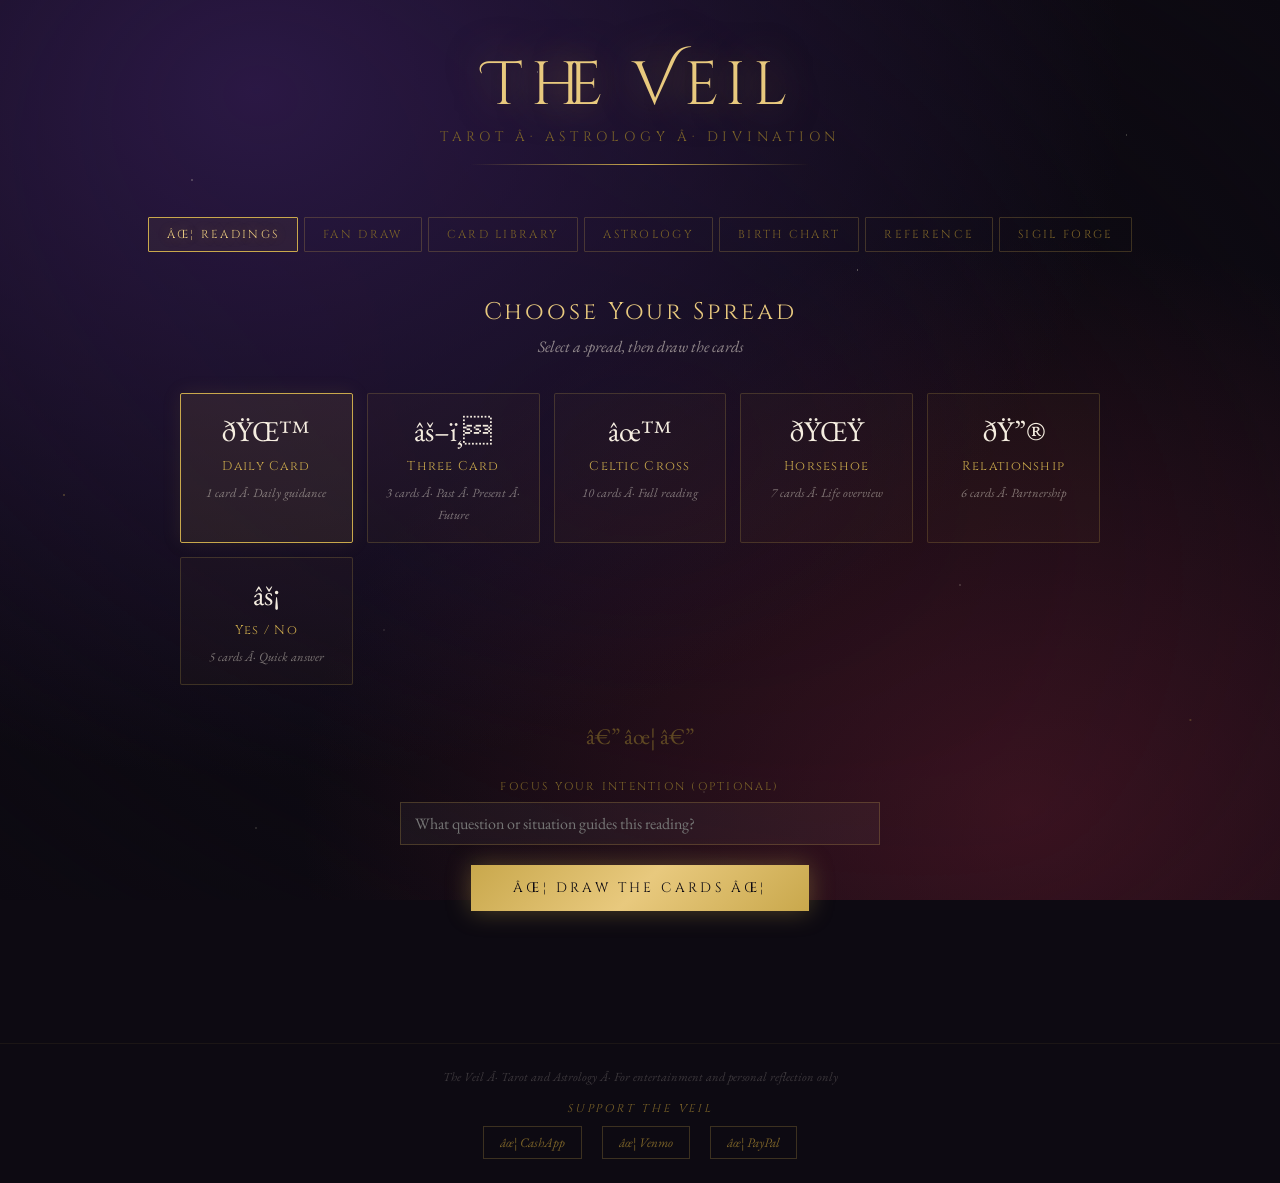
==== commit 0b3fffca: "Update index.html Transits overlay — calculates where all planets are today and draws them as an out" ====
--- a/index.html
+++ b/index.html
@@ -3,8 +3,15 @@
 <head>
 <meta charset="UTF-8">
 <meta name="viewport" content="width=device-width, initial-scale=1.0">
-<title>The Veil — Tarot & Astrology</title>
+<title>The Veil â€” Tarot & Astrology</title>
 <link rel="icon" type="image/svg+xml" href="favicon.svg">
+<link rel="manifest" href="/manifest.json">
+<meta name="theme-color" content="#c9a84c">
+<meta name="mobile-web-app-capable" content="yes">
+<meta name="apple-mobile-web-app-capable" content="yes">
+<meta name="apple-mobile-web-app-status-bar-style" content="black-translucent">
+<meta name="apple-mobile-web-app-title" content="The Veil">
+<meta name="description" content="Tarot readings, astrology, birth charts, and divination">
 <link rel="preconnect" href="https://fonts.googleapis.com">
 <link href="https://fonts.googleapis.com/css2?family=Cinzel+Decorative:wght@400;700&family=Cinzel:wght@400;600&family=EB+Garamond:ital,wght@0,400;0,500;1,400&display=swap" rel="stylesheet">
 <style>
@@ -273,7 +280,7 @@
   }
 
   .fan-card.no-img::before {
-    content: 'ᛟ';
+    content: 'á›Ÿ';
     color: rgba(201,168,76,0.35);
     font-size: 1.2rem;
   }
@@ -737,7 +744,7 @@
   }
 
 
-  /* ── BIRTH CHART ── */
+  /* â”€â”€ BIRTH CHART â”€â”€ */
   .birth-chart-form {
     max-width: 500px;
     margin: 0 auto 36px;
@@ -756,7 +763,21 @@
   .chart-wheel-wrap svg {
     max-width: 480px;
     width: 100%;
+    height: auto;
+    display: block;
+    margin: 0 auto;
     filter: drop-shadow(0 0 30px rgba(201,168,76,0.15));
+  }
+  .chart-wheel-wrap {
+    background: #0d0a12;
+    border-radius: 50%;
+    display: flex;
+    align-items: center;
+    justify-content: center;
+    padding: 8px;
+    width: fit-content;
+    max-width: 100%;
+    margin: 0 auto;
   }
 
   .planet-table {
@@ -820,7 +841,7 @@
     margin-bottom: 24px;
   }
 
-  /* ── REFERENCE GUIDE ── */
+  /* â”€â”€ REFERENCE GUIDE â”€â”€ */
   .ref-tabs {
     display: flex;
     justify-content: center;
@@ -1085,7 +1106,7 @@
   }
 
 
-  /* ── GRIMOIRE PDF PRINT STYLES ── */
+  /* â”€â”€ GRIMOIRE PDF PRINT STYLES â”€â”€ */
   .export-btn {
     display: none;
     margin: 20px auto 0;
@@ -1143,7 +1164,7 @@
   }
 
 
-  /* ── HISTORY PANEL ── */
+  /* â”€â”€ HISTORY PANEL â”€â”€ */
   .history-entry {
     border: 1px solid rgba(201,168,76,0.12);
     background: rgba(201,168,76,0.02);
@@ -1186,6 +1207,66 @@
     margin-top: 4px;
   }
 
+
+  /* â”€â”€ SEASONAL THEMES â”€â”€ */
+  body.season-imbolc  { --gold:#b8c4d4; --gold-light:#d4e4f0; --gold-dim:#6a8099; --crimson:#4a6080; }
+  body.season-ostara  { --gold:#7ab87a; --gold-light:#a8d8a8; --gold-dim:#4a7a4a; --crimson:#2d6a4f; }
+  body.season-beltane { --gold:#d4769a; --gold-light:#f0a0c0; --gold-dim:#8a4a62; --crimson:#c04080; }
+  body.season-litha   { --gold:#e8c97e; --gold-light:#ffe08a; --gold-dim:#b89440; --crimson:#c86020; }
+  body.season-lughnasadh { --gold:#d4943a; --gold-light:#f0b460; --gold-dim:#8a5820; --crimson:#9a3020; }
+  body.season-mabon   { --gold:#c87840; --gold-light:#e09860; --gold-dim:#804820; --crimson:#8a3010; }
+  body.season-samhain { --gold:#c85030; --gold-light:#e07050; --gold-dim:#802010; --crimson:#601808; }
+  body.season-yule    { --gold:#80b0d4; --gold-light:#a8d0f0; --gold-dim:#406888; --crimson:#284860; }
+
+  .season-banner {
+    text-align: center;
+    font-family: 'Cinzel', serif;
+    font-size: 0.62rem;
+    letter-spacing: 0.25em;
+    color: var(--gold-dim);
+    text-transform: uppercase;
+    padding: 6px 0 0;
+    opacity: 0.7;
+  }
+
+
+  /* â”€â”€ ATMOSPHERIC LOADER â”€â”€ */
+  .atm-loader {
+    text-align: center;
+    padding: 20px;
+    width: 100%;
+  }
+  .atm-loader-msg {
+    font-family: 'Cinzel', serif;
+    font-size: 0.78rem;
+    letter-spacing: 0.2em;
+    color: var(--gold-dim);
+    text-transform: uppercase;
+    animation: loaderFade 1.4s ease-in-out infinite;
+  }
+  .atm-loader-dots {
+    margin-top: 12px;
+    display: flex;
+    justify-content: center;
+    gap: 6px;
+  }
+  .atm-loader-dots span {
+    width: 4px; height: 4px;
+    border-radius: 50%;
+    background: var(--gold-dim);
+    animation: dotPulse 1.4s ease-in-out infinite both;
+  }
+  .atm-loader-dots span:nth-child(2) { animation-delay: 0.2s; }
+  .atm-loader-dots span:nth-child(3) { animation-delay: 0.4s; }
+  @keyframes loaderFade {
+    0%, 100% { opacity: 0.4; }
+    50% { opacity: 1; }
+  }
+  @keyframes dotPulse {
+    0%, 80%, 100% { transform: scale(0.6); opacity: 0.3; }
+    40% { transform: scale(1); opacity: 1; }
+  }
+
   ::-webkit-scrollbar { width: 5px; }
   ::-webkit-scrollbar-track { background: var(--ink); }
   ::-webkit-scrollbar-thumb { background: var(--gold-dim); border-radius: 3px; }
@@ -1213,17 +1294,17 @@
 <a href="#main-content" style="position:absolute;left:-9999px;top:auto;width:1px;height:1px;overflow:hidden;z-index:9999;background:var(--ink);color:var(--gold);padding:8px 16px;font-family:Cinzel,serif;font-size:0.8rem" onfocus="this.style.left='8px';this.style.width='auto';this.style.height='auto'" onblur="this.style.left='-9999px'">Skip to content</a>
 <header role="banner">
   <div class="site-title">The Veil</div>
-  <div class="site-sub">Tarot · Astrology · Divination</div>
+  <div class="site-sub">Tarot Â· Astrology Â· Divination</div>
 </header>
 
 <nav role="navigation" aria-label="Main navigation">
-  <button class="nav-btn active" onclick="showSection('draws', this)"><span class="nav-star">✦ </span>Readings</button>
-  <button class="nav-btn" onclick="showSection('fan', this)"><span class="nav-star" style="display:none">✦ </span>Fan Draw</button>
-  <button class="nav-btn" onclick="showSection('library', this)"><span class="nav-star" style="display:none">✦ </span>Card Library</button>
-  <button class="nav-btn" onclick="showSection('astrology', this)"><span class="nav-star" style="display:none">✦ </span>Astrology</button>
-  <button class="nav-btn" onclick="showSection('birthchart', this)"><span class="nav-star" style="display:none">✦ </span>Birth Chart</button>
-  <button class="nav-btn" onclick="showSection('reference', this)"><span class="nav-star" style="display:none">✦ </span>Reference</button>
-  <button class="nav-btn" onclick="showSection('sigil', this)"><span class="nav-star" style="display:none">✦ </span>Sigil Forge</button>
+  <button class="nav-btn active" onclick="showSection('draws', this)"><span class="nav-star">âœ¦ </span>Readings</button>
+  <button class="nav-btn" onclick="showSection('fan', this)"><span class="nav-star" style="display:none">âœ¦ </span>Fan Draw</button>
+  <button class="nav-btn" onclick="showSection('library', this)"><span class="nav-star" style="display:none">âœ¦ </span>Card Library</button>
+  <button class="nav-btn" onclick="showSection('astrology', this)"><span class="nav-star" style="display:none">âœ¦ </span>Astrology</button>
+  <button class="nav-btn" onclick="showSection('birthchart', this)"><span class="nav-star" style="display:none">âœ¦ </span>Birth Chart</button>
+  <button class="nav-btn" onclick="showSection('reference', this)"><span class="nav-star" style="display:none">âœ¦ </span>Reference</button>
+  <button class="nav-btn" onclick="showSection('sigil', this)"><span class="nav-star" style="display:none">âœ¦ </span>Sigil Forge</button>
 </nav>
 
 <!-- READINGS -->
@@ -1232,45 +1313,45 @@
   <div class="section-desc">Select a spread, then draw the cards</div>
   <div class="spread-grid">
     <div class="spread-card selected" onclick="selectSpread('single', this)">
-      <span class="spread-icon">🌙</span>
+      <span class="spread-icon">ðŸŒ™</span>
       <span class="spread-name">Daily Card</span>
-      <span class="spread-count">1 card · Daily guidance</span>
+      <span class="spread-count">1 card Â· Daily guidance</span>
     </div>
     <div class="spread-card" onclick="selectSpread('three', this)">
-      <span class="spread-icon">⚖️</span>
+      <span class="spread-icon">âš–ï¸</span>
       <span class="spread-name">Three Card</span>
-      <span class="spread-count">3 cards · Past · Present · Future</span>
+      <span class="spread-count">3 cards Â· Past Â· Present Â· Future</span>
     </div>
     <div class="spread-card" onclick="selectSpread('celtic', this)">
-      <span class="spread-icon">✙</span>
+      <span class="spread-icon">âœ™</span>
       <span class="spread-name">Celtic Cross</span>
-      <span class="spread-count">10 cards · Full reading</span>
+      <span class="spread-count">10 cards Â· Full reading</span>
     </div>
     <div class="spread-card" onclick="selectSpread('horseshoe', this)">
-      <span class="spread-icon">🌟</span>
+      <span class="spread-icon">ðŸŒŸ</span>
       <span class="spread-name">Horseshoe</span>
-      <span class="spread-count">7 cards · Life overview</span>
+      <span class="spread-count">7 cards Â· Life overview</span>
     </div>
     <div class="spread-card" onclick="selectSpread('relationship', this)">
-      <span class="spread-icon">🔮</span>
+      <span class="spread-icon">ðŸ”®</span>
       <span class="spread-name">Relationship</span>
-      <span class="spread-count">6 cards · Partnership</span>
+      <span class="spread-count">6 cards Â· Partnership</span>
     </div>
     <div class="spread-card" onclick="selectSpread('yesno', this)">
-      <span class="spread-icon">⚡</span>
+      <span class="spread-icon">âš¡</span>
       <span class="spread-name">Yes / No</span>
-      <span class="spread-count">5 cards · Quick answer</span>
+      <span class="spread-count">5 cards Â· Quick answer</span>
     </div>
   </div>
-  <div class="ornament">— ✦ —</div>
+  <div class="ornament">â€” âœ¦ â€”</div>
   <div style="max-width:480px;margin:0 auto 20px">
     <label for="intentionInput" style="font-family:Cinzel,serif;font-size:0.7rem;letter-spacing:0.2em;color:var(--gold-dim);text-transform:uppercase;display:block;margin-bottom:8px;text-align:center">Focus your intention (optional)</label>
     <input type="text" id="intentionInput" placeholder="What question or situation guides this reading?" style="width:100%;background:rgba(255,255,255,0.04);border:1px solid rgba(201,168,76,0.25);color:var(--parchment);font-family:EB Garamond,serif;font-size:1rem;padding:10px 14px;outline:none;transition:border 0.25s" aria-label="Intention or question for the reading">
   </div>
-  <button class="draw-btn" id="drawBtn" onclick="drawSpread()" aria-label="Draw tarot cards">✦ Draw the Cards ✦</button>
+  <button class="draw-btn" id="drawBtn" onclick="drawSpread()" aria-label="Draw tarot cards">âœ¦ Draw the Cards âœ¦</button>
   <div class="cards-area" id="cardsArea"></div>
   <div class="reading-panel" id="readingPanel" style="display:none">
-    <div class="reading-panel-title">✦ The Reading</div>
+    <div class="reading-panel-title">âœ¦ The Reading</div>
     <div class="reading-text" id="readingText"></div>
   </div>
   <div style="text-align:center;display:flex;gap:10px;justify-content:center;flex-wrap:wrap">
@@ -1280,7 +1361,7 @@
 
   <div id="historyPanel" style="display:none;margin-top:40px">
     <div style="font-family:Cinzel,serif;font-size:0.75rem;letter-spacing:0.25em;color:var(--gold-dim);text-transform:uppercase;text-align:center;margin-bottom:16px;padding-bottom:10px;border-bottom:1px solid rgba(201,168,76,0.15)">
-      ✦ Reading History
+      âœ¦ Reading History
       <button onclick="clearHistory()" style="margin-left:16px;font-family:Cinzel,serif;font-size:0.6rem;letter-spacing:0.15em;color:var(--crimson);background:transparent;border:1px solid rgba(124,32,53,0.3);padding:3px 10px;cursor:pointer" aria-label="Clear reading history">Clear</button>
     </div>
     <div id="historyList"></div>
@@ -1290,17 +1371,17 @@
 <!-- FAN DRAW -->
 <section class="section" id="fan">
   <div class="section-title">The Fan Method</div>
-  <div class="section-desc">The deck is spread before you. Trust your intuition — touch the card that calls to you.</div>
+  <div class="section-desc">The deck is spread before you. Trust your intuition â€” touch the card that calls to you.</div>
   <p class="fan-instruction" id="fanInstruction">The cards await your touch...</p>
   <div class="fan-area">
     <div class="fan-wrapper" id="fanWrapper"></div>
   </div>
   <div style="text-align:center;">
-    <button class="draw-btn" onclick="initFan()" style="margin-bottom:20px">✦ Shuffle and Spread ✦</button>
+    <button class="draw-btn" onclick="initFan()" style="margin-bottom:20px">âœ¦ Shuffle and Spread âœ¦</button>
   </div>
   <div class="cards-area" id="fanRevealArea"></div>
   <div class="reading-panel" id="fanReadingPanel" style="display:none">
-    <div class="reading-panel-title">✦ Your Card's Message</div>
+    <div class="reading-panel-title">âœ¦ Your Card's Message</div>
     <div class="reading-text" id="fanReadingText"></div>
   </div>
 </section>
@@ -1319,6 +1400,9 @@
     <button class="lib-filter-btn" onclick="setLibFilter('swords', this)">Swords</button>
     <button class="lib-filter-btn" onclick="setLibFilter('pentacles', this)">Pentacles</button>
   </div>
+  <div style="text-align:right;margin-bottom:12px">
+    <button class="export-btn" style="display:inline-block" onclick="printCardLibrary()" aria-label="Print card reference sheet">&#8659; Print Reference Sheet</button>
+  </div>
   <div class="lib-grid" id="libGrid">
     <div style="text-align:center;color:var(--gold-dim);font-style:italic;padding:40px;grid-column:1/-1">
       Loading the deck...
@@ -1332,7 +1416,7 @@
   <div class="section-desc">Enter your birthday to discover your sign and today's cosmic guidance</div>
   <div id="moonWidget" style="text-align:center;margin-bottom:32px;padding:20px;border:1px solid rgba(201,168,76,0.15);background:rgba(201,168,76,0.02)" aria-label="Current moon phase">
     <div style="font-family:Cinzel,serif;font-size:0.7rem;letter-spacing:0.25em;color:var(--gold-dim);text-transform:uppercase;margin-bottom:10px">Current Moon Phase</div>
-    <div id="moonSymbol" style="font-size:3rem;margin-bottom:6px" aria-hidden="true">🌑</div>
+    <div id="moonSymbol" style="font-size:3rem;margin-bottom:6px" aria-hidden="true">ðŸŒ‘</div>
     <div id="moonName" style="font-family:Cinzel,serif;font-size:1rem;color:var(--gold-light);letter-spacing:0.1em">Calculating...</div>
     <div id="moonDesc" style="font-size:0.82rem;color:rgba(245,237,224,0.45);font-style:italic;margin-top:5px"></div>
   </div>
@@ -1342,7 +1426,7 @@
       <label>Date of Birth</label>
       <input type="date" id="birthdayInput" aria-label="Date of birth">
     </div>
-    <button class="draw-btn" style="margin:0" onclick="loadHoroscope()">✦ Read the Stars ✦</button>
+    <button class="draw-btn" style="margin:0" onclick="loadHoroscope()">âœ¦ Read the Stars âœ¦</button>
   </div>
   <div id="astroResult" style="display:none">
     <div class="zodiac-display">
@@ -1359,7 +1443,7 @@
       <div class="loading-dots"><span>.</span><span>.</span><span>.</span></div>
     </div>
     <div class="reading-panel" id="astroAiPanel" style="display:none;margin-top:28px">
-      <div class="reading-panel-title">✦ Your Cosmic Reading</div>
+      <div class="reading-panel-title">âœ¦ Your Cosmic Reading</div>
       <div class="reading-text" id="astroAiText"></div>
     </div>
   </div>
@@ -1369,7 +1453,7 @@
 <!-- BIRTH CHART -->
 <section class="section" id="birthchart">
   <div class="section-title">Birth Chart</div>
-  <div class="section-desc">Discover your full natal chart — the map of the sky at the moment you were born</div>
+  <div class="section-desc">Discover your full natal chart â€” the map of the sky at the moment you were born</div>
 
   <div class="birth-chart-form">
     <div class="form-group full-width">
@@ -1385,7 +1469,7 @@
       <input type="text" id="bcCity" placeholder="e.g. St. Louis, MO">
     </div>
     <div class="form-group full-width" style="text-align:center">
-      <button class="draw-btn" style="margin:0" onclick="generateBirthChart()">✦ Cast My Chart ✦</button>
+      <button class="draw-btn" style="margin:0" onclick="generateBirthChart()">âœ¦ Cast My Chart âœ¦</button>
     </div>
   </div>
 
@@ -1398,6 +1482,10 @@
       <button class="nav-btn active" id="bcTabChart" onclick="switchBcTab('chart', this)">Chart Wheel</button>
       <button class="nav-btn" id="bcTabPlanets" onclick="switchBcTab('planets', this)">Planets</button>
     </div>
+    <div style="display:flex;gap:16px;justify-content:center;margin-bottom:12px;font-size:0.75rem;font-family:Cinzel,serif;letter-spacing:0.1em">
+      <span style="color:rgba(201,168,76,0.7)">&#9679; Natal</span>
+      <span style="color:rgba(78,190,200,0.8)">&#9679; Today's Transits</span>
+    </div>
 
     <div id="bcChartView">
       <div class="chart-wheel-wrap" id="bcWheel"></div>
@@ -1408,7 +1496,7 @@
     </div>
 
     <div class="reading-panel" id="bcAiPanel" style="display:none;margin-top:28px">
-      <div class="reading-panel-title">✦ Your Natal Reading</div>
+      <div class="reading-panel-title">âœ¦ Your Natal Reading</div>
       <div class="reading-text" id="bcAiText"></div>
     </div>
     <div style="text-align:center;margin-top:20px">
@@ -1424,11 +1512,11 @@
   <div class="section-desc">A complete spiritual reference drawn from the practitioner's compendium</div>
 
   <div class="ref-tabs">
-    <button class="ref-tab active" onclick="switchRefTab('candles', this)">🕯 Candles</button>
-    <button class="ref-tab" onclick="switchRefTab('crystals', this)">💎 Crystals</button>
-    <button class="ref-tab" onclick="switchRefTab('herbs', this)">🌿 Herbs</button>
-    <button class="ref-tab" onclick="switchRefTab('oils', this)">🧴 Oils</button>
-    <button class="ref-tab" onclick="switchRefTab('deities', this)">⚡ Deities</button>
+    <button class="ref-tab active" onclick="switchRefTab('candles', this)">ðŸ•¯ Candles</button>
+    <button class="ref-tab" onclick="switchRefTab('crystals', this)">ðŸ’Ž Crystals</button>
+    <button class="ref-tab" onclick="switchRefTab('herbs', this)">ðŸŒ¿ Herbs</button>
+    <button class="ref-tab" onclick="switchRefTab('oils', this)">ðŸ§´ Oils</button>
+    <button class="ref-tab" onclick="switchRefTab('deities', this)">âš¡ Deities</button>
   </div>
 
   <div class="ref-search-wrap">
@@ -1462,7 +1550,7 @@
       </label>
     </div>
 
-    <button class="draw-btn" style="margin:0 auto" onclick="forgeSigil()" aria-label="Generate sigil">✦ Forge the Sigil ✦</button>
+    <button class="draw-btn" style="margin:0 auto" onclick="forgeSigil()" aria-label="Generate sigil">âœ¦ Forge the Sigil âœ¦</button>
   </div>
 
   <div id="sigilResult" style="display:none;text-align:center">
@@ -1470,9 +1558,9 @@
     <div id="sigilLetters" style="font-family:Cinzel,serif;font-size:0.75rem;color:rgba(201,168,76,0.5);letter-spacing:0.2em;margin-bottom:16px"></div>
     <div id="sigilCanvas" style="display:inline-block;margin-bottom:20px"></div>
     <div style="font-family:EB Garamond,serif;font-size:0.85rem;color:rgba(245,237,224,0.45);font-style:italic;margin-bottom:20px;max-width:400px;margin-left:auto;margin-right:auto">
-      Meditate on this sigil. Charge it with intention, then release it — burn, bury, or simply let it go.
+      Meditate on this sigil. Charge it with intention, then release it â€” burn, bury, or simply let it go.
     </div>
-    <button class="draw-btn" style="margin:0 auto" onclick="downloadSigil()" aria-label="Download sigil as PNG">⬇ Download Sigil</button>
+    <button class="draw-btn" style="margin:0 auto" onclick="downloadSigil()" aria-label="Download sigil as PNG">â¬‡ Download Sigil</button>
   </div>
 </section>
 
@@ -1481,38 +1569,38 @@
   <div class="modal-box">
     <button class="modal-close" onclick="closeModal()">X</button>
     <div class="modal-card-header">
-      <div class="modal-img-wrap" id="modalImg"><span>✦</span></div>
+      <div class="modal-img-wrap" id="modalImg"><span>âœ¦</span></div>
       <div class="modal-card-info">
-        <h2 id="modalName">—</h2>
+        <h2 id="modalName">â€”</h2>
         <div id="modalBadges"></div>
-        <p id="modalDesc">—</p>
+        <p id="modalDesc">â€”</p>
       </div>
     </div>
     <div class="modal-meanings">
       <h3>Upright Meaning</h3>
-      <p id="modalUpright">—</p>
+      <p id="modalUpright">â€”</p>
       <h3>Reversed Meaning</h3>
-      <p id="modalReversed">—</p>
+      <p id="modalReversed">â€”</p>
     </div>
   </div>
 </div>
 
 <footer>
   <div style="margin-bottom:16px">
-    The Veil · Tarot and Astrology · For entertainment and personal reflection only
+    The Veil Â· Tarot and Astrology Â· For entertainment and personal reflection only
   </div>
   <div style="margin-bottom:10px;font-family:'Cinzel',serif;font-size:0.7rem;letter-spacing:0.25em;color:var(--gold-dim)">
     SUPPORT THE VEIL
   </div>
   <div style="display:flex;justify-content:center;gap:20px;flex-wrap:wrap">
     <a href="https://cash.app/$toyz4me" target="_blank" rel="noopener" style="color:var(--gold-dim);text-decoration:none;font-size:0.82rem;border:1px solid rgba(201,168,76,0.25);padding:7px 16px;transition:all 0.25s" onmouseover="this.style.color='var(--gold-light)';this.style.borderColor='var(--gold)'" onmouseout="this.style.color='var(--gold-dim)';this.style.borderColor='rgba(201,168,76,0.25)'">
-      ✦ CashApp
+      âœ¦ CashApp
     </a>
     <a href="https://venmo.com/u/the_funko_deity" target="_blank" rel="noopener" style="color:var(--gold-dim);text-decoration:none;font-size:0.82rem;border:1px solid rgba(201,168,76,0.25);padding:7px 16px;transition:all 0.25s" onmouseover="this.style.color='var(--gold-light)';this.style.borderColor='var(--gold)'" onmouseout="this.style.color='var(--gold-dim)';this.style.borderColor='rgba(201,168,76,0.25)'">
-      ✦ Venmo
+      âœ¦ Venmo
     </a>
     <a href="https://www.paypal.me/thefunkodeity" target="_blank" rel="noopener" style="color:var(--gold-dim);text-decoration:none;font-size:0.82rem;border:1px solid rgba(201,168,76,0.25);padding:7px 16px;transition:all 0.25s" onmouseover="this.style.color='var(--gold-light)';this.style.borderColor='var(--gold)'" onmouseout="this.style.color='var(--gold-dim)';this.style.borderColor='rgba(201,168,76,0.25)'">
-      ✦ PayPal
+      âœ¦ PayPal
     </a>
   </div>
 </footer>
@@ -1543,18 +1631,18 @@
 };
 
 var ZODIAC_DATA = [
-  { name:'Capricorn',   symbol:'♑', dates:'Dec 22 - Jan 19' },
-  { name:'Aquarius',    symbol:'♒', dates:'Jan 20 - Feb 18' },
-  { name:'Pisces',      symbol:'♓', dates:'Feb 19 - Mar 20' },
-  { name:'Aries',       symbol:'♈', dates:'Mar 21 - Apr 19' },
-  { name:'Taurus',      symbol:'♉', dates:'Apr 20 - May 20' },
-  { name:'Gemini',      symbol:'♊', dates:'May 21 - Jun 20' },
-  { name:'Cancer',      symbol:'♋', dates:'Jun 21 - Jul 22' },
-  { name:'Leo',         symbol:'♌', dates:'Jul 23 - Aug 22' },
-  { name:'Virgo',       symbol:'♍', dates:'Aug 23 - Sep 22' },
-  { name:'Libra',       symbol:'♎', dates:'Sep 23 - Oct 22' },
-  { name:'Scorpio',     symbol:'♏', dates:'Oct 23 - Nov 21' },
-  { name:'Sagittarius', symbol:'♐', dates:'Nov 22 - Dec 21' }
+  { name:'Capricorn',   symbol:'â™‘', dates:'Dec 22 - Jan 19' },
+  { name:'Aquarius',    symbol:'â™’', dates:'Jan 20 - Feb 18' },
+  { name:'Pisces',      symbol:'â™“', dates:'Feb 19 - Mar 20' },
+  { name:'Aries',       symbol:'â™ˆ', dates:'Mar 21 - Apr 19' },
+  { name:'Taurus',      symbol:'â™‰', dates:'Apr 20 - May 20' },
+  { name:'Gemini',      symbol:'â™Š', dates:'May 21 - Jun 20' },
+  { name:'Cancer',      symbol:'â™‹', dates:'Jun 21 - Jul 22' },
+  { name:'Leo',         symbol:'â™Œ', dates:'Jul 23 - Aug 22' },
+  { name:'Virgo',       symbol:'â™', dates:'Aug 23 - Sep 22' },
+  { name:'Libra',       symbol:'â™Ž', dates:'Sep 23 - Oct 22' },
+  { name:'Scorpio',     symbol:'â™', dates:'Oct 23 - Nov 21' },
+  { name:'Sagittarius', symbol:'â™', dates:'Nov 22 - Dec 21' }
 ];
 
 function showSection(id, btn) {
@@ -1648,9 +1736,9 @@
       return cardHtml(d.card, cfg.positions[i] || '', d.reversed);
     }).join('');
     document.getElementById('readingPanel').style.display = 'block';
-    document.getElementById('readingText').innerHTML = '<div class="loading-dots"><span>.</span><span>.</span><span>.</span></div>';
+    startLoader('readingText', 'ai');
     var aiText = await getAIReading(currentSpread, draws, cfg.positions);
-    document.getElementById('readingText').innerHTML = aiText;
+    stopLoader('readingText'); document.getElementById('readingText').innerHTML = aiText;
     var intentionVal = document.getElementById('intentionInput') ? document.getElementById('intentionInput').value.trim() : '';
     lastDrawData = { spreadType: currentSpread, draws: draws, positions: cfg.positions };
     showExportBtn('exportReadingBtn');
@@ -1668,7 +1756,7 @@
   document.getElementById('fanRevealArea').innerHTML = '';
   document.getElementById('fanReadingPanel').style.display = 'none';
   document.getElementById('fanInstruction').textContent = 'Hover over the cards and feel for the one calling to you...';
-  wrapper.innerHTML = '<div style="color:var(--gold-dim);font-style:italic;padding:20px">Preparing the deck...</div>';
+  wrapper.innerHTML = '<div id="fanLoader"></div>'; startLoader('fanLoader', 'fan');
   try {
     if (allCards.length === 0) allCards = await fetchAllCards();
     fanDeck = allCards.slice().sort(function() { return Math.random() - 0.5; });
@@ -1756,7 +1844,7 @@
     var imgSrc = getCardImage(c);
     var cardData = JSON.stringify(c).replace(/"/g, '&quot;');
     return '<div class="lib-card" onclick="openCardModal(this)" data-card="' + cardData + '" data-reversed="false">'
-      + '<div class="lc-img"><img src="' + imgSrc + '" alt="' + c.name + '" onerror="this.style.display=\'none\';this.nextElementSibling.style.display=\'flex\'"><span style="display:none">✦</span></div>'
+      + '<div class="lc-img"><img src="' + imgSrc + '" alt="' + c.name + '" onerror="this.style.display=\'none\';this.nextElementSibling.style.display=\'flex\'"><span style="display:none">âœ¦</span></div>'
       + '<div class="lc-name">' + c.name + '</div>'
       + '<div class="lc-suit">' + (c.suit ? c.suit.charAt(0).toUpperCase()+c.suit.slice(1) : c.type === 'major' ? 'Major Arcana' : '') + '</div>'
       + '</div>';
@@ -1767,14 +1855,14 @@
   var card = JSON.parse(el.dataset.card.replace(/&quot;/g, '"'));
   var reversed = el.dataset.reversed === 'true';
   var imgSrc = getCardImage(card);
-  document.getElementById('modalImg').innerHTML = '<img src="' + imgSrc + '" alt="' + card.name + '" onerror="this.outerHTML=\'<span>✦</span>\'">';
+  document.getElementById('modalImg').innerHTML = '<img src="' + imgSrc + '" alt="' + card.name + '" onerror="this.outerHTML=\'<span>âœ¦</span>\'">';
   document.getElementById('modalName').textContent = card.name + (reversed ? ' (Reversed)' : '');
   var suit = card.suit ? card.suit.charAt(0).toUpperCase()+card.suit.slice(1) : '';
   var arcana = card.type === 'major' ? 'Major Arcana' : 'Minor Arcana';
   document.getElementById('modalBadges').innerHTML = '<span class="badge">' + arcana + '</span>' + (suit ? '<span class="badge">' + suit + '</span>' : '');
   document.getElementById('modalDesc').textContent = card.desc || 'A card of the Rider-Waite-Smith deck.';
-  document.getElementById('modalUpright').textContent = card.meaning_up || '—';
-  document.getElementById('modalReversed').textContent = card.meaning_rev || '—';
+  document.getElementById('modalUpright').textContent = card.meaning_up || 'â€”';
+  document.getElementById('modalReversed').textContent = card.meaning_rev || 'â€”';
   document.getElementById('cardModal').classList.add('open');
 }
 
@@ -1833,7 +1921,7 @@
   if (!currentZodiac) return;
   var key = currentZodiac.name + '_' + period;
   var el = document.getElementById('horoscopeText');
-  el.innerHTML = '<div class="loading-dots"><span>.</span><span>.</span><span>.</span></div>';
+  startLoader(el.id || 'horoscopeText', 'astro');
   document.getElementById('astroAiPanel').style.display = 'none';
   var horoText = '';
   if (horoCache[key]) {
@@ -1878,7 +1966,7 @@
     var pos = positions[i] || ('Card ' + (i+1));
     var orient = d.reversed ? 'Reversed' : 'Upright';
     var meaning = d.reversed ? d.card.meaning_rev : d.card.meaning_up;
-    return '- ' + pos + ': ' + d.card.name + ' (' + orient + ') — ' + meaning;
+    return '- ' + pos + ': ' + d.card.name + ' (' + orient + ') â€” ' + meaning;
   }).join('\n');
 
   var spreadInstructions = {
@@ -1941,17 +2029,17 @@
 }
 
 
-/* ─────────────────────────────────────────────
+/* â”€â”€â”€â”€â”€â”€â”€â”€â”€â”€â”€â”€â”€â”€â”€â”€â”€â”€â”€â”€â”€â”€â”€â”€â”€â”€â”€â”€â”€â”€â”€â”€â”€â”€â”€â”€â”€â”€â”€â”€â”€â”€â”€â”€â”€
    BIRTH CHART
-───────────────────────────────────────────── */
+â”€â”€â”€â”€â”€â”€â”€â”€â”€â”€â”€â”€â”€â”€â”€â”€â”€â”€â”€â”€â”€â”€â”€â”€â”€â”€â”€â”€â”€â”€â”€â”€â”€â”€â”€â”€â”€â”€â”€â”€â”€â”€â”€â”€â”€ */
 
 var PLANET_SYMBOLS = {
-  Sun: '☉', Moon: '☽', Mercury: '☿', Venus: '♀', Mars: '♂',
-  Jupiter: '♃', Saturn: '♄', Uranus: '♅', Neptune: '♆', Pluto: '♇',
-  'Rising': '↑'
+  Sun: 'â˜‰', Moon: 'â˜½', Mercury: 'â˜¿', Venus: 'â™€', Mars: 'â™‚',
+  Jupiter: 'â™ƒ', Saturn: 'â™„', Uranus: 'â™…', Neptune: 'â™†', Pluto: 'â™‡',
+  'Rising': 'â†‘'
 };
 
-var ZODIAC_SYMBOLS_LIST = ['♈','♉','♊','♋','♌','♍','♎','♏','♐','♑','♒','♓'];
+var ZODIAC_SYMBOLS_LIST = ['â™ˆ','â™‰','â™Š','â™‹','â™Œ','â™','â™Ž','â™','â™','â™‘','â™’','â™“'];
 var ZODIAC_NAMES_LIST = ['Aries','Taurus','Gemini','Cancer','Leo','Virgo','Libra','Scorpio','Sagittarius','Capricorn','Aquarius','Pisces'];
 var ZODIAC_ELEMENTS = ['Fire','Earth','Air','Water','Fire','Earth','Air','Water','Fire','Earth','Air','Water'];
 var ZODIAC_MODALITIES = ['Cardinal','Fixed','Mutable','Cardinal','Fixed','Mutable','Cardinal','Fixed','Mutable','Cardinal','Fixed','Mutable'];
@@ -1978,6 +2066,8 @@
   var btn = document.querySelector('#birthchart .draw-btn');
   btn.disabled = true;
   btn.textContent = 'Casting...';
+  startLoader('bcWheel', 'chart');
+  document.getElementById('bcResult').style.display = 'block';
 
   try {
     // Geocode the birth city using existing proxy
@@ -1985,7 +2075,7 @@
     var geoData = await geoRes.json();
     if (!geoData.results || geoData.results.length === 0) {
       alert('Could not find that city. Please try a more specific location.');
-      btn.disabled = false; btn.textContent = '✦ Cast My Chart ✦';
+      btn.disabled = false; btn.textContent = 'âœ¦ Cast My Chart âœ¦';
       return;
     }
     var loc = geoData.results[0].geometry.location;
@@ -2024,7 +2114,7 @@
     console.error(e);
   }
 
-  btn.disabled = false; btn.textContent = '✦ Cast My Chart ✦';
+  btn.disabled = false; btn.textContent = 'âœ¦ Cast My Chart âœ¦';
 }
 
 function calcJulianDay(year, month, day, hour, minute, lng) {
@@ -2208,8 +2298,8 @@
 
   // Time note
   var note = data.hasTime
-    ? 'Chart cast for ' + data.city + ' with birth time — Rising sign included.'
-    : 'Chart cast for ' + data.city + '. Birth time not provided — Rising sign and houses omitted.';
+    ? 'Chart cast for ' + data.city + ' with birth time â€” Rising sign included.'
+    : 'Chart cast for ' + data.city + '. Birth time not provided â€” Rising sign and houses omitted.';
   document.getElementById('bcTimeNote').textContent = note;
 
   // Dominant element and modality
@@ -2236,8 +2326,23 @@
     + '<div class="dominant-pill">Mode: ' + domModality + '</div>';
   document.getElementById('bcDominants').innerHTML = dominantHtml;
 
+  // Calculate today's transits
+  var now = new Date();
+  var todayJD = calcJulianDayUT(now.getFullYear(), now.getMonth()+1, now.getDate(), 12, 0);
+  var todayT = (todayJD - 2451545.0) / 36525.0;
+  var transitPlanets = [
+    { name:'Sun',     lon: calcSunLongitude(todayT) },
+    { name:'Moon',    lon: calcMoonLongitude(todayT) },
+    { name:'Mercury', lon: calcMercuryLongitude(todayT) },
+    { name:'Venus',   lon: calcVenusLongitude(todayT) },
+    { name:'Mars',    lon: calcMarsLongitude(todayT) },
+    { name:'Jupiter', lon: calcJupiterLongitude(todayT) },
+    { name:'Saturn',  lon: calcSaturnLongitude(todayT) }
+  ];
+  data.transitPlanets = transitPlanets;
+
   // Draw SVG wheel
-  drawChartWheel(data.planets);
+  drawChartWheel(data.planets, transitPlanets);
 
   // Planet table
   var tableHtml = '<tr><th>Planet</th><th>Sign</th><th>Degree</th></tr>';
@@ -2253,21 +2358,22 @@
 
   // AI reading
   document.getElementById('bcAiPanel').style.display = 'block';
-  document.getElementById('bcAiText').innerHTML = '<div class="loading-dots"><span>.</span><span>.</span><span>.</span></div>';
+  startLoader('bcAiText', 'ai');
   getBirthChartAIReading(data).then(function(text) {
     document.getElementById('bcAiText').innerHTML = text;
     showExportBtn('exportChartBtn');
   });
 }
 
-function drawChartWheel(planets) {
+function drawChartWheel(planets, transitPlanets) {
   var size = 480;
   var cx = size / 2, cy = size / 2;
   var outerR = 220, zodiacR = 200, innerR = 160, coreR = 80;
 
-  var svg = '<svg viewBox="0 0 ' + size + ' ' + size + '" xmlns="http://www.w3.org/2000/svg">';
-
-  // Background
+  var svg = '<svg viewBox="0 0 ' + size + ' ' + size + '" width="' + size + '" height="' + size + '" style="max-width:100%;height:auto;display:block" xmlns="http://www.w3.org/2000/svg">';
+
+  // Explicit background for mobile
+  svg += '<rect width="' + size + '" height="' + size + '" fill="#0d0a12"/>';
   svg += '<circle cx="' + cx + '" cy="' + cy + '" r="' + outerR + '" fill="#0d0a12" stroke="rgba(201,168,76,0.4)" stroke-width="1.5"/>';
   svg += '<circle cx="' + cx + '" cy="' + cy + '" r="' + zodiacR + '" fill="none" stroke="rgba(201,168,76,0.2)" stroke-width="1"/>';
   svg += '<circle cx="' + cx + '" cy="' + cy + '" r="' + innerR + '" fill="#130d1e" stroke="rgba(201,168,76,0.3)" stroke-width="1"/>';
@@ -2339,6 +2445,45 @@
   svg += '<text x="' + cx + '" y="' + (cy - 8) + '" text-anchor="middle" font-size="11" fill="rgba(201,168,76,0.4)" font-family="serif">NATAL</text>';
   svg += '<text x="' + cx + '" y="' + (cy + 8) + '" text-anchor="middle" font-size="11" fill="rgba(201,168,76,0.4)" font-family="serif">CHART</text>';
 
+  // Transit ring
+  if (transitPlanets && transitPlanets.length > 0) {
+    var transitR = outerR + 22;
+    svg += '<circle cx="' + cx + '" cy="' + cy + '" r="' + (transitR + 18) + '" fill="none" stroke="rgba(78,190,200,0.25)" stroke-width="1" stroke-dasharray="3,3"/>';
+    svg += '<circle cx="' + cx + '" cy="' + cy + '" r="' + (transitR - 10) + '" fill="none" stroke="rgba(78,190,200,0.12)" stroke-width="0.5"/>';
+    var tPlaced = [];
+    transitPlanets.forEach(function(p) {
+      var angle = (p.lon - 90) * Math.PI / 180;
+      var offset = 0;
+      tPlaced.forEach(function(pl) {
+        var diff = Math.abs(p.lon - pl) % 360;
+        if (diff > 180) diff = 360 - diff;
+        if (diff < 10) offset += 12;
+      });
+      tPlaced.push(p.lon);
+      var tx = cx + (transitR + offset) * Math.cos(angle);
+      var ty = cy + (transitR + offset) * Math.sin(angle);
+      var sym = PLANET_SYMBOLS[p.name] || p.name[0];
+      svg += '<text x="' + tx.toFixed(1) + '" y="' + ty.toFixed(1) + '" text-anchor="middle" dominant-baseline="central" font-size="11" fill="rgba(78,190,200,0.9)">' + sym + '</text>';
+      // Aspect line to natal planet of same name
+      var natal = planets.find(function(n) { return n.name === p.name; });
+      if (natal) {
+        var nAngle = (natal.lon - 90) * Math.PI / 180;
+        var nx = cx + (innerR - 20) * Math.cos(nAngle);
+        var ny = cy + (innerR - 20) * Math.sin(nAngle);
+        var aspectDiff = Math.abs(p.lon - natal.lon) % 360;
+        if (aspectDiff > 180) aspectDiff = 360 - aspectDiff;
+        var aspectColor = 'rgba(78,190,200,0.15)';
+        if (Math.abs(aspectDiff - 0) < 8 || Math.abs(aspectDiff - 360) < 8) aspectColor = 'rgba(255,215,0,0.3)';
+        else if (Math.abs(aspectDiff - 120) < 8) aspectColor = 'rgba(78,200,120,0.25)';
+        else if (Math.abs(aspectDiff - 90) < 8) aspectColor = 'rgba(200,78,78,0.2)';
+        else if (Math.abs(aspectDiff - 180) < 8) aspectColor = 'rgba(200,140,78,0.2)';
+        svg += '<line x1="' + tx.toFixed(1) + '" y1="' + ty.toFixed(1) + '" x2="' + nx.toFixed(1) + '" y2="' + ny.toFixed(1) + '" stroke="' + aspectColor + '" stroke-width="0.5" stroke-dasharray="2,3"/>';
+      }
+    });
+    // Transit label
+    svg += '<text x="' + cx + '" y="' + (size - 8) + '" text-anchor="middle" font-size="9" fill="rgba(78,190,200,0.5)" font-family="serif">TRANSITS TODAY</text>';
+  }
+
   svg += '</svg>';
   document.getElementById('bcWheel').innerHTML = svg;
 }
@@ -2378,9 +2523,9 @@
 }
 
 
-/* ─────────────────────────────────────────────
+/* â”€â”€â”€â”€â”€â”€â”€â”€â”€â”€â”€â”€â”€â”€â”€â”€â”€â”€â”€â”€â”€â”€â”€â”€â”€â”€â”€â”€â”€â”€â”€â”€â”€â”€â”€â”€â”€â”€â”€â”€â”€â”€â”€â”€â”€
    REFERENCE GUIDE
-───────────────────────────────────────────── */
+â”€â”€â”€â”€â”€â”€â”€â”€â”€â”€â”€â”€â”€â”€â”€â”€â”€â”€â”€â”€â”€â”€â”€â”€â”€â”€â”€â”€â”€â”€â”€â”€â”€â”€â”€â”€â”€â”€â”€â”€â”€â”€â”€â”€â”€ */
 var REF_DATA = {
   candles: [{"color": "White", "properties": "Purification - Peace - Truth - Clarity - New beginnings - Protection - Moon energy - Amplifies other colors", "zodiac": "Cancer - Pisces", "planet": "Moon", "element": "Spirit / All elements"}, {"color": "Black", "properties": "Banishing negativity - Protection - Breaking bad habits - Absorbing illness or evil - Endings", "zodiac": "Scorpio - Capricorn", "planet": "Saturn - Pluto", "element": "Earth"}, {"color": "Red", "properties": "Passion - Love - Courage - Vitality - Strength - Willpower - Sexual energy - Fire energy", "zodiac": "Aries - Scorpio", "planet": "Mars", "element": "Fire"}, {"color": "Pink", "properties": "Romantic love - Self-love - Compassion - Friendship - Emotional healing - Nurturing", "zodiac": "Taurus - Libra - Cancer", "planet": "Venus", "element": "Water"}, {"color": "Orange", "properties": "Creativity - Joy - Ambition - Attraction - Success - Confidence - Energy - Legal matters", "zodiac": "Leo - Sagittarius", "planet": "Sun - Mercury", "element": "Fire"}, {"color": "Yellow", "properties": "Mental clarity - Intellect - Memory - Communication - Happiness - Learning - Sun energy", "zodiac": "Gemini - Virgo - Leo", "planet": "Mercury - Sun", "element": "Air"}, {"color": "Green", "properties": "Money - Prosperity - Abundance - Fertility - Growth - Healing - Luck - Nature connection", "zodiac": "Taurus - Virgo - Capricorn", "planet": "Venus - Jupiter", "element": "Earth"}, {"color": "Light Blue", "properties": "Peace - Calm - Patience - Healing - Truth - Harmony - Sleep - Communication", "zodiac": "Aquarius - Libra - Gemini", "planet": "Uranus - Mercury", "element": "Air"}, {"color": "Dark Blue / Indigo", "properties": "Intuition - Psychic ability - Wisdom - Deep meditation - Justice", "zodiac": "Sagittarius - Pisces", "planet": "Jupiter - Neptune", "element": "Water"}, {"color": "Purple / Violet", "properties": "Spiritual power - Psychic development - Divination - Ambition - Royalty - Higher consciousness", "zodiac": "Scorpio - Sagittarius - Pisces", "planet": "Jupiter - Neptune", "element": "Spirit"}, {"color": "Brown", "properties": "Stability - Grounding - Home - Animals - Earth energy - Practical matters", "zodiac": "Taurus - Virgo - Capricorn", "planet": "Saturn - Earth", "element": "Earth"}, {"color": "Gold", "properties": "Solar energy - Success - Wealth - Confidence - Masculine energy - Achievement", "zodiac": "Leo", "planet": "Sun", "element": "Fire"}, {"color": "Silver", "properties": "Lunar energy - Intuition - Dreams - Feminine energy - Psychic awareness - Reflection", "zodiac": "Cancer", "planet": "Moon", "element": "Water"}, {"color": "Lavender", "properties": "Calming the mind - Spiritual growth - Peace - Gentle healing", "zodiac": "Virgo - Libra - Pisces", "planet": "Mercury - Neptune", "element": "Air"}, {"color": "Magenta", "properties": "Quick change - Spiritual healing - High vibration energy - Transformation", "zodiac": "Scorpio - Aries", "planet": "Pluto - Mars", "element": "Fire - Spirit"}, {"color": "Gray", "properties": "Neutrality - Balance - Canceling negative energy - Compromise - Uncrossing", "zodiac": "Capricorn - Aquarius", "planet": "Saturn", "element": "Earth - Air"}],
   crystals: [{"name": "Amethyst", "category": "Intuition & Psychic Development", "properties": "Psychic protection - Intuition - Spiritual growth - Calming - Sobriety support", "zodiac": "Pisces - Aquarius - Virgo", "planet": "Jupiter - Neptune", "element": "Air - Water"}, {"name": "Amazonite", "category": "Healing & Wellness", "properties": "Soothing stress - Truth - Healthy boundaries - Heart and throat balance", "zodiac": "Virgo - Aries", "planet": "Uranus", "element": "Earth"}, {"name": "Angelite", "category": "Spiritual Connection", "properties": "Angelic communication - Peace - Compassion - Psychic channeling", "zodiac": "Aquarius", "planet": "Uranus", "element": "Air"}, {"name": "Apatite", "category": "Motivation & Clarity", "properties": "Manifestation - Motivation - Clearing confusion - Humanitarian pursuits", "zodiac": "Gemini - Sagittarius", "planet": "Mercury", "element": "Air"}, {"name": "Aquamarine", "category": "Healing & Wellness", "properties": "Calming - Courage - Clear communication - Throat chakra - Stress relief", "zodiac": "Pisces - Gemini - Aries", "planet": "Neptune - Moon", "element": "Water"}, {"name": "Azurite", "category": "Intuition & Psychic Development", "properties": "Third eye activation - Psychic visions - Mental clarity - Spiritual guidance", "zodiac": "Sagittarius - Capricorn", "planet": "Jupiter - Venus", "element": "Air"}, {"name": "Black Kyanite", "category": "Protection & Grounding", "properties": "Cutting energy cords - Grounding - Aura repair - Psychic protection", "zodiac": "Aries - Taurus - Libra", "planet": "Mars", "element": "Earth - Air"}, {"name": "Black Tourmaline", "category": "Protection & Grounding", "properties": "Powerful protection - EMF shielding - Grounding - Repelling negativity", "zodiac": "Capricorn - Scorpio", "planet": "Saturn - Pluto", "element": "Earth"}, {"name": "Bloodstone", "category": "Healing & Wellness", "properties": "Vitality - Courage - Detoxification - Grounding - Strength in adversity", "zodiac": "Aries - Pisces - Scorpio", "planet": "Mars", "element": "Earth - Fire"}, {"name": "Blue Lace Agate", "category": "Healing & Wellness", "properties": "Calm communication - Soothing anxiety - Gentle healing - Throat chakra", "zodiac": "Gemini - Pisces", "planet": "Mercury - Neptune", "element": "Air - Water"}, {"name": "Blue Tiger's Eye", "category": "Confidence & Creativity", "properties": "Calming overanxiety - Communication - Insight - Reducing stress", "zodiac": "Capricorn - Leo", "planet": "Saturn - Sun", "element": "Earth - Air"}, {"name": "Bornite", "category": "Abundance & Prosperity", "properties": "Abundance - Happiness - Joy", "zodiac": "Cancer", "planet": "Venus", "element": "Water"}, {"name": "Carnelian", "category": "Confidence & Creativity", "properties": "Motivation - Creativity - Courage - Vitality - Taking action", "zodiac": "Aries - Leo - Virgo", "planet": "Mars - Sun", "element": "Fire"}, {"name": "Celestite", "category": "Intuition & Psychic Development", "properties": "Angelic communication - Dream work - Inner peace - Higher realms", "zodiac": "Gemini - Libra", "planet": "Neptune - Venus", "element": "Air"}, {"name": "Chrysocolla", "category": "Healing & Wellness", "properties": "Feminine empowerment - Calming - Communication - Releasing guilt", "zodiac": "Gemini - Taurus - Virgo", "planet": "Venus - Mercury", "element": "Water - Earth"}, {"name": "Chrysoprase", "category": "Abundance & Prosperity", "properties": "Joy - Optimism - Abundance - Healing a broken heart - Self-acceptance", "zodiac": "Taurus - Gemini - Libra", "planet": "Venus", "element": "Earth"}, {"name": "Citrine", "category": "Abundance & Prosperity", "properties": "Manifestation - Abundance - Positivity - Confidence - The merchant's stone", "zodiac": "Aries - Gemini - Leo - Libra", "planet": "Sun - Jupiter", "element": "Fire"}, {"name": "Clear Quartz", "category": "Healing & Wellness", "properties": "Master healer - Amplifying intentions - Clarity - Energy programming", "zodiac": "All signs", "planet": "Sun - Moon", "element": "All elements"}, {"name": "Danburite", "category": "Spiritual Connection", "properties": "High vibration - Angelic realms - Emotional healing - Heart opening", "zodiac": "Scorpio - Leo", "planet": "Venus", "element": "Air - Fire"}, {"name": "Desert Rose Selenite", "category": "Protection & Grounding", "properties": "Mental clarity - Dissolving self-imposed limitations - Grounding", "zodiac": "Taurus - Scorpio", "planet": "Moon - Saturn", "element": "Earth"}, {"name": "Emerald", "category": "Love & Relationships", "properties": "Loyalty - Unconditional love - Abundance - Memory - Heart healing", "zodiac": "Taurus - Gemini - Cancer", "planet": "Venus", "element": "Earth"}, {"name": "Fire Opal", "category": "Confidence & Creativity", "properties": "Passion - Creativity - Releasing inhibitions - Personal power - Spontaneity", "zodiac": "Aries - Leo - Sagittarius", "planet": "Sun - Mars", "element": "Fire"}, {"name": "Fluorite", "category": "Intuition & Psychic Development", "properties": "Mental clarity - Focus - Absorbing negative energy - Learning - Psychic shielding", "zodiac": "Capricorn - Pisces - Aquarius", "planet": "Mercury - Neptune", "element": "Air - Water"}, {"name": "Fuchsite", "category": "Healing & Wellness", "properties": "Emotional recovery - Resilience - Nature connection - Accessing healing wisdom", "zodiac": "Aquarius - Scorpio", "planet": "Mercury - Venus", "element": "Earth"}, {"name": "Garnet", "category": "Love & Relationships", "properties": "Passion - Devotion - Sensuality - Commitment", "zodiac": "Aries - Leo - Virgo - Capricorn", "planet": "Mars", "element": "Fire - Earth"}, {"name": "Gold Sheen Obsidian", "category": "Abundance & Prosperity", "properties": "Releasing ego - Connecting to divine will - Abundance - Power", "zodiac": "Sagittarius - Scorpio", "planet": "Sun - Pluto", "element": "Fire - Earth"}, {"name": "Goldstone", "category": "Confidence & Creativity", "properties": "Ambition - Drive - Positive energy - Confidence", "zodiac": "Sagittarius", "planet": "Sun - Jupiter", "element": "Fire"}, {"name": "Green Aventurine", "category": "Abundance & Prosperity", "properties": "Luck - Opportunity - Growth - Prosperity - The stone of opportunity", "zodiac": "Aries - Leo - Virgo", "planet": "Mercury - Venus", "element": "Earth"}, {"name": "Green Calcite", "category": "Healing & Wellness", "properties": "Emotional balance - Releasing old patterns - Heart healing - Mental clarity", "zodiac": "Cancer - Virgo", "planet": "Moon - Venus", "element": "Water - Earth"}, {"name": "Hawk's Eye", "category": "Intuition & Psychic Development", "properties": "Psychic vision - Perspective - Protection - Grounding intuition", "zodiac": "Scorpio - Capricorn", "planet": "Saturn - Pluto", "element": "Earth"}, {"name": "Hematite", "category": "Protection & Grounding", "properties": "Grounding - Strength - Focus - Calming anxiety - Energetic boundaries", "zodiac": "Aries - Aquarius", "planet": "Mars - Saturn", "element": "Earth - Fire"}, {"name": "Howlite", "category": "Healing & Wellness", "properties": "Calming rage - Patience - Sleep aid - Emotional expression - Reducing stress", "zodiac": "Gemini - Scorpio", "planet": "Moon", "element": "Air - Water"}, {"name": "Iolite", "category": "Intuition & Psychic Development", "properties": "Inner vision - Guidance - Releasing discord - Shamanic journeying", "zodiac": "Sagittarius - Libra - Taurus", "planet": "Saturn - Jupiter", "element": "Air - Water"}, {"name": "Jade", "category": "Healing & Wellness", "properties": "Health - Longevity - Harmony - Heart healing - Luck", "zodiac": "Taurus - Libra - Virgo", "planet": "Venus", "element": "Earth"}, {"name": "Jasper (Red)", "category": "Protection & Grounding", "properties": "Grounding - Stability - Physical strength - Endurance - Slow steady energy", "zodiac": "Aries - Scorpio - Taurus", "planet": "Mars", "element": "Earth - Fire"}, {"name": "Jasper (Ocean)", "category": "Healing & Wellness", "properties": "Joy - Optimism - Creativity - Releasing worry - Connecting to nature", "zodiac": "Cancer - Scorpio - Pisces", "planet": "Neptune - Moon", "element": "Water"}, {"name": "Jet", "category": "Protection & Grounding", "properties": "Purification - Grief support - Psychic protection", "zodiac": "Capricorn", "planet": "Saturn", "element": "Earth"}, {"name": "Kunzite", "category": "Love & Relationships", "properties": "Opening the heart - Unconditional love - Releasing heartache - Emotional healing", "zodiac": "Taurus - Leo - Libra", "planet": "Venus - Pluto", "element": "Water"}, {"name": "Kyanite (Blue)", "category": "Spiritual Connection", "properties": "Aligning chakras - Calming - Communication - Never needs cleansing", "zodiac": "Aries - Taurus - Libra", "planet": "Venus - Saturn", "element": "Air"}, {"name": "Labradorite", "category": "Intuition & Psychic Development", "properties": "Magic - Transformation - Psychic ability - Aura protection", "zodiac": "Leo - Scorpio - Sagittarius", "planet": "Uranus - Neptune", "element": "Water"}, {"name": "Lapis Lazuli", "category": "Intuition & Psychic Development", "properties": "Third eye activation - Wisdom - Truth - Clairvoyance", "zodiac": "Sagittarius - Pisces", "planet": "Jupiter - Neptune", "element": "Air - Water"}, {"name": "Larimar", "category": "Healing & Wellness", "properties": "Cooling anger - Relaxation - Feminine energy - Ocean energy - Stress relief", "zodiac": "Leo - Pisces", "planet": "Neptune - Moon", "element": "Water"}, {"name": "Lepidolite", "category": "Healing & Wellness", "properties": "Anxiety relief - Transition support - Emotional balance - Sleep - Contains lithium", "zodiac": "Libra - Pisces", "planet": "Jupiter - Neptune", "element": "Water - Air"}, {"name": "Malachite", "category": "Love & Relationships", "properties": "Transformation in love - Releasing toxic patterns - Emotional risk-taking", "zodiac": "Taurus - Scorpio - Capricorn", "planet": "Venus - Pluto", "element": "Earth"}, {"name": "Moldavite", "category": "Spiritual Connection", "properties": "Rapid transformation - Cosmic connection - Accelerating spiritual growth", "zodiac": "All signs", "planet": "Uranus - Neptune", "element": "Fire - Earth"}, {"name": "Moonstone", "category": "Intuition & Psychic Development", "properties": "Intuition - Feminine energy - Lunar cycles - Emotional balance - New beginnings", "zodiac": "Cancer - Libra - Scorpio", "planet": "Moon", "element": "Water"}, {"name": "Morganite", "category": "Love & Relationships", "properties": "Divine love - Compassion - Emotional healing - Attracting a soulmate", "zodiac": "Taurus - Libra - Pisces", "planet": "Venus", "element": "Water"}, {"name": "Moss Agate", "category": "Abundance & Prosperity", "properties": "Nature connection - New beginnings - Abundance - Growth - Gardening", "zodiac": "Virgo - Gemini", "planet": "Mercury - Earth", "element": "Earth"}, {"name": "Nuummite", "category": "Protection & Grounding", "properties": "Personal magic - Deep shadow work - Self-mastery - Protection", "zodiac": "Scorpio - Sagittarius", "planet": "Pluto", "element": "Earth - Fire"}, {"name": "Obsidian", "category": "Protection & Grounding", "properties": "Deep protection - Truth-revealing - Releasing trauma - Psychic shielding", "zodiac": "Scorpio - Sagittarius", "planet": "Pluto - Saturn", "element": "Earth - Fire"}, {"name": "Orange Calcite", "category": "Confidence & Creativity", "properties": "Creativity - Emotional release - Energizing - Sexual energy", "zodiac": "Cancer - Leo", "planet": "Sun - Moon", "element": "Fire"}, {"name": "Peridot", "category": "Abundance & Prosperity", "properties": "Abundance - Success - Releasing jealousy - Positivity", "zodiac": "Leo - Virgo - Scorpio", "planet": "Sun - Venus", "element": "Earth - Fire"}, {"name": "Phenacite", "category": "Spiritual Connection", "properties": "High vibration - Third eye activation - Accessing higher dimensions", "zodiac": "Gemini - Sagittarius", "planet": "Uranus", "element": "Fire - Spirit"}, {"name": "Prehnite", "category": "Healing & Wellness", "properties": "Healing the healer - Prophetic dreams - Unconditional love - Decluttering", "zodiac": "Libra - Capricorn", "planet": "Venus - Saturn", "element": "Earth - Water"}, {"name": "Pyrite", "category": "Abundance & Prosperity", "properties": "Wealth attraction - Willpower - Ambition - Blocking negative energy", "zodiac": "Leo - Aries", "planet": "Mars - Sun", "element": "Earth - Fire"}, {"name": "Rainbow Moonstone", "category": "Intuition & Psychic Development", "properties": "Psychic protection - Divine feminine - Joy - New beginnings - Deflecting negativity", "zodiac": "Cancer - Libra", "planet": "Moon", "element": "Water"}, {"name": "Rhodochrosite", "category": "Love & Relationships", "properties": "Self-worth - Attracting a soulmate - Inner child healing", "zodiac": "Leo - Scorpio", "planet": "Mars - Venus", "element": "Fire"}, {"name": "Rhodonite", "category": "Love & Relationships", "properties": "Healing heartbreak - Forgiveness - Compassion - Balancing emotions", "zodiac": "Taurus - Leo", "planet": "Venus - Mars", "element": "Earth"}, {"name": "Rose Quartz", "category": "Love & Relationships", "properties": "Unconditional love - Self-love - Attracting romance - Emotional healing", "zodiac": "Taurus - Libra", "planet": "Venus", "element": "Water"}, {"name": "Ruby", "category": "Confidence & Creativity", "properties": "Life force energy - Passion - Courage - Leadership - Prosperity", "zodiac": "Aries - Leo - Cancer - Sagittarius", "planet": "Mars - Sun", "element": "Fire"}, {"name": "Ruby Zoisite", "category": "Healing & Wellness", "properties": "Joy - Vitality - Healing grief - Connecting heart and mind", "zodiac": "Aries - Cancer", "planet": "Mars - Venus", "element": "Earth - Fire"}, {"name": "Rutilated Quartz", "category": "Spiritual Connection", "properties": "Amplifying intentions - Clearing blockages - Angelic access - Manifestation", "zodiac": "Gemini - Leo", "planet": "Sun - Mercury", "element": "Fire - Air"}, {"name": "Sapphire", "category": "Intuition & Psychic Development", "properties": "Wisdom - Loyalty - Psychic activation - Focus - Mental discipline", "zodiac": "Virgo - Libra - Sagittarius", "planet": "Saturn - Jupiter", "element": "Air - Water"}, {"name": "Selenite", "category": "Healing & Wellness", "properties": "Cleansing other stones - Mental clarity - Angelic energy - High vibration", "zodiac": "Taurus - Cancer", "planet": "Moon", "element": "Water - Air"}, {"name": "Shungite", "category": "Protection & Grounding", "properties": "EMF protection - Purification - Grounding - Ancient healing energy", "zodiac": "Scorpio - Capricorn", "planet": "Saturn - Pluto", "element": "Earth"}, {"name": "Smoky Quartz", "category": "Protection & Grounding", "properties": "Transmuting negative energy - Grounding - Stress relief - Clarity", "zodiac": "Scorpio - Sagittarius - Capricorn", "planet": "Saturn - Pluto", "element": "Earth"}, {"name": "Sodalite", "category": "Confidence & Creativity", "properties": "Rational thinking - Communication - Self-trust - Calming", "zodiac": "Sagittarius", "planet": "Jupiter - Mercury", "element": "Air - Water"}, {"name": "Spirit Quartz", "category": "Spiritual Connection", "properties": "Community - Harmony - Ancestral healing - Amplifying energy", "zodiac": "Virgo - Capricorn - Aquarius - Pisces", "planet": "Uranus - Neptune", "element": "Air - Spirit"}, {"name": "Sugilite", "category": "Spiritual Connection", "properties": "Spiritual love - Protection for sensitives - Overcoming despair - Psychic development", "zodiac": "Virgo - Sagittarius", "planet": "Jupiter - Pluto", "element": "Fire - Water"}, {"name": "Sunstone", "category": "Confidence & Creativity", "properties": "Personal power - Joy - Independence - Leadership - Optimism", "zodiac": "Leo - Libra", "planet": "Sun", "element": "Fire"}, {"name": "Super Seven", "category": "Spiritual Connection", "properties": "Combines seven minerals - Universal connection - Psychic gifts - Healing", "zodiac": "All signs", "planet": "All planets", "element": "All elements"}, {"name": "Tanzanite", "category": "Intuition & Psychic Development", "properties": "Spiritual awakening - Linking heart and mind - Compassionate communication", "zodiac": "Gemini - Libra - Sagittarius", "planet": "Saturn - Jupiter", "element": "Air"}, {"name": "Tiger's Eye", "category": "Abundance & Prosperity", "properties": "Courage - Focus - Practical decision-making - Attracting good luck", "zodiac": "Capricorn - Leo", "planet": "Sun - Mars", "element": "Earth - Fire"}, {"name": "Tourmalinated Quartz", "category": "Protection & Grounding", "properties": "Combining protection and clarity - Dissolving tension - Grounding light", "zodiac": "Scorpio - Capricorn", "planet": "Saturn - Pluto", "element": "Earth"}, {"name": "Turquoise", "category": "Healing & Wellness", "properties": "Protection - Communication - Healing - Luck - Ancient spiritual use across cultures", "zodiac": "Sagittarius - Pisces - Scorpio", "planet": "Jupiter - Neptune", "element": "Earth - Air"}, {"name": "Unakite", "category": "Love & Relationships", "properties": "Emotional balance - Rebirthing - Grounding after spiritual work - Patience", "zodiac": "Scorpio - Taurus", "planet": "Venus - Mars", "element": "Earth"}, {"name": "Vanadinite", "category": "Confidence & Creativity", "properties": "Energy - Focus - Willpower - Creativity - Connecting to earth energy", "zodiac": "Virgo - Aries", "planet": "Mars - Mercury", "element": "Earth - Fire"}, {"name": "Zircon", "category": "Abundance & Prosperity", "properties": "Prosperity - Honor - Wisdom - Grounding spiritual energy into physical reality", "zodiac": "Sagittarius - Leo - Virgo", "planet": "Jupiter - Sun", "element": "Fire - Earth"}],
@@ -2421,7 +2566,7 @@
       var idx = refItemStore.length;
       refItemStore.push({item: c, type: 'candle'});
       var hex = CANDLE_HEX[c.color] || '#888';
-      var props = c.properties.split(' - ').join(' · ');
+      var props = c.properties.split(' - ').join(' Â· ');
       return '<div class="candle-card" onclick="openRefModalByIndex(' + idx + ')">'
         + '<div class="candle-swatch" style="background:' + hex + '"></div>'
         + '<div class="candle-name">' + c.color + '</div>'
@@ -2484,7 +2629,7 @@
   refItemStore.push({item: item, type: type});
   var name = item.name || item.color || '';
   var cat = item.category || '';
-  var props = item.properties ? item.properties.split(' - ').join(' · ') : '';
+  var props = item.properties ? item.properties.split(' - ').join(' Â· ') : '';
   var meta = '';
   if (item.element && item.element !== 'nan') meta += '<span class="ref-meta-pill">' + item.element + '</span>';
   if (item.planet && item.planet !== 'nan') meta += '<span class="ref-meta-pill">' + item.planet + '</span>';
@@ -2536,7 +2681,7 @@
 }
 
 
-/* ─── GRIMOIRE PDF EXPORTER ─── */
+/* â”€â”€â”€ GRIMOIRE PDF EXPORTER â”€â”€â”€ */
 var lastDrawData = null;
 var SPREAD_DISPLAY_NAMES = {
   single:'Daily Card Reading', three:'Three Card Spread', celtic:'Celtic Cross',
@@ -2641,7 +2786,7 @@
   }).join('');
   openGrimoireWindow(
     'Grimoire of Readings',
-    dateStr + ' &nbsp;·&nbsp; ' + timeStr,
+    dateStr + ' &nbsp;Â·&nbsp; ' + timeStr,
     '<div class="grimoire-spread-name">'+spreadName+'</div>'
     +'<div class="grimoire-cards">'+cardsHtml+'</div>'
     +'<div class="grimoire-divider"></div>'
@@ -2683,9 +2828,9 @@
 }
 
 
-/* ─────────────────────────────────────────────
+/* â”€â”€â”€â”€â”€â”€â”€â”€â”€â”€â”€â”€â”€â”€â”€â”€â”€â”€â”€â”€â”€â”€â”€â”€â”€â”€â”€â”€â”€â”€â”€â”€â”€â”€â”€â”€â”€â”€â”€â”€â”€â”€â”€â”€â”€
    MOON PHASE
-───────────────────────────────────────────── */
+â”€â”€â”€â”€â”€â”€â”€â”€â”€â”€â”€â”€â”€â”€â”€â”€â”€â”€â”€â”€â”€â”€â”€â”€â”€â”€â”€â”€â”€â”€â”€â”€â”€â”€â”€â”€â”€â”€â”€â”€â”€â”€â”€â”€â”€ */
 function calcMoonPhase() {
   var now = new Date();
   var year = now.getFullYear(), month = now.getMonth()+1, day = now.getDate();
@@ -2695,14 +2840,14 @@
   var cycle = 29.53058867;
   var phase = ((diff % cycle) + cycle) % cycle;
   var phases = [
-    { name:'New Moon',        symbol:'🌑', desc:'New beginnings — set intentions', min:0,   max:1.85 },
-    { name:'Waxing Crescent', symbol:'🌒', desc:'Manifestation energy building',   min:1.85, max:7.38 },
-    { name:'First Quarter',   symbol:'🌓', desc:'Take action on your goals',        min:7.38, max:11.08},
-    { name:'Waxing Gibbous',  symbol:'🌔', desc:'Refine and persist',               min:11.08,max:14.77},
-    { name:'Full Moon',       symbol:'🌕', desc:'Peak energy — release and charge', min:14.77,max:16.62},
-    { name:'Waning Gibbous',  symbol:'🌖', desc:'Gratitude and reflection',         min:16.62,max:22.15},
-    { name:'Last Quarter',    symbol:'🌗', desc:'Let go of what no longer serves',  min:22.15,max:25.85},
-    { name:'Waning Crescent', symbol:'🌘', desc:'Rest, surrender, prepare',         min:25.85,max:29.53}
+    { name:'New Moon',        symbol:'ðŸŒ‘', desc:'New beginnings â€” set intentions', min:0,   max:1.85 },
+    { name:'Waxing Crescent', symbol:'ðŸŒ’', desc:'Manifestation energy building',   min:1.85, max:7.38 },
+    { name:'First Quarter',   symbol:'ðŸŒ“', desc:'Take action on your goals',        min:7.38, max:11.08},
+    { name:'Waxing Gibbous',  symbol:'ðŸŒ”', desc:'Refine and persist',               min:11.08,max:14.77},
+    { name:'Full Moon',       symbol:'ðŸŒ•', desc:'Peak energy â€” release and charge', min:14.77,max:16.62},
+    { name:'Waning Gibbous',  symbol:'ðŸŒ–', desc:'Gratitude and reflection',         min:16.62,max:22.15},
+    { name:'Last Quarter',    symbol:'ðŸŒ—', desc:'Let go of what no longer serves',  min:22.15,max:25.85},
+    { name:'Waning Crescent', symbol:'ðŸŒ˜', desc:'Rest, surrender, prepare',         min:25.85,max:29.53}
   ];
   var p = phases.find(function(ph) { return phase >= ph.min && phase < ph.max; }) || phases[0];
   document.getElementById('moonSymbol').textContent = p.symbol;
@@ -2710,9 +2855,9 @@
   document.getElementById('moonDesc').textContent = p.desc;
 }
 
-/* ─────────────────────────────────────────────
+/* â”€â”€â”€â”€â”€â”€â”€â”€â”€â”€â”€â”€â”€â”€â”€â”€â”€â”€â”€â”€â”€â”€â”€â”€â”€â”€â”€â”€â”€â”€â”€â”€â”€â”€â”€â”€â”€â”€â”€â”€â”€â”€â”€â”€â”€
    READING HISTORY
-───────────────────────────────────────────── */
+â”€â”€â”€â”€â”€â”€â”€â”€â”€â”€â”€â”€â”€â”€â”€â”€â”€â”€â”€â”€â”€â”€â”€â”€â”€â”€â”€â”€â”€â”€â”€â”€â”€â”€â”€â”€â”€â”€â”€â”€â”€â”€â”€â”€â”€ */
 var HISTORY_KEY = 'veil_reading_history';
 
 function saveToHistory(spreadType, draws, positions, intention, aiText) {
@@ -2793,9 +2938,9 @@
   window.scrollTo({ top: cardsArea.offsetTop - 80, behavior: 'smooth' });
 }
 
-/* ─────────────────────────────────────────────
+/* â”€â”€â”€â”€â”€â”€â”€â”€â”€â”€â”€â”€â”€â”€â”€â”€â”€â”€â”€â”€â”€â”€â”€â”€â”€â”€â”€â”€â”€â”€â”€â”€â”€â”€â”€â”€â”€â”€â”€â”€â”€â”€â”€â”€â”€
    SHAREABLE READINGS
-───────────────────────────────────────────── */
+â”€â”€â”€â”€â”€â”€â”€â”€â”€â”€â”€â”€â”€â”€â”€â”€â”€â”€â”€â”€â”€â”€â”€â”€â”€â”€â”€â”€â”€â”€â”€â”€â”€â”€â”€â”€â”€â”€â”€â”€â”€â”€â”€â”€â”€ */
 function shareReading() {
   if (!lastDrawData) return;
   var params = new URLSearchParams();
@@ -2852,7 +2997,7 @@
         if (iEl) iEl.value = intention;
       }
       document.getElementById('readingPanel').style.display = 'block';
-      document.getElementById('readingText').innerHTML = '<div class="loading-dots"><span>.</span><span>.</span><span>.</span></div>';
+      startLoader('readingText', 'ai');
       getAIReading(spreadType, draws, cfg.positions).then(function(text) {
         document.getElementById('readingText').innerHTML = text;
       });
@@ -2860,9 +3005,9 @@
   }, 200);
 }
 
-/* ─────────────────────────────────────────────
+/* â”€â”€â”€â”€â”€â”€â”€â”€â”€â”€â”€â”€â”€â”€â”€â”€â”€â”€â”€â”€â”€â”€â”€â”€â”€â”€â”€â”€â”€â”€â”€â”€â”€â”€â”€â”€â”€â”€â”€â”€â”€â”€â”€â”€â”€
    SIGIL FORGE
-───────────────────────────────────────────── */
+â”€â”€â”€â”€â”€â”€â”€â”€â”€â”€â”€â”€â”€â”€â”€â”€â”€â”€â”€â”€â”€â”€â”€â”€â”€â”€â”€â”€â”€â”€â”€â”€â”€â”€â”€â”€â”€â”€â”€â”€â”€â”€â”€â”€â”€ */
 function forgeSigil() {
   var input = document.getElementById('sigilInput').value.trim();
   if (!input) { alert('Please enter an intention first.'); return; }
@@ -2875,7 +3020,7 @@
     if (!unique.includes(l)) unique.push(l);
   });
 
-  document.getElementById('sigilLetters').textContent = 'Letters: ' + unique.join(' · ');
+  document.getElementById('sigilLetters').textContent = 'Letters: ' + unique.join(' Â· ');
   document.getElementById('sigilResult').style.display = 'block';
 
   var svg = generateSigilSVG(unique, style);
@@ -3015,9 +3160,9 @@
   URL.revokeObjectURL(url);
 }
 
-/* ─────────────────────────────────────────────
+/* â”€â”€â”€â”€â”€â”€â”€â”€â”€â”€â”€â”€â”€â”€â”€â”€â”€â”€â”€â”€â”€â”€â”€â”€â”€â”€â”€â”€â”€â”€â”€â”€â”€â”€â”€â”€â”€â”€â”€â”€â”€â”€â”€â”€â”€
    IMPROVED BIRTH CHART ACCURACY
-───────────────────────────────────────────── */
+â”€â”€â”€â”€â”€â”€â”€â”€â”€â”€â”€â”€â”€â”€â”€â”€â”€â”€â”€â”€â”€â”€â”€â”€â”€â”€â”€â”€â”€â”€â”€â”€â”€â”€â”€â”€â”€â”€â”€â”€â”€â”€â”€â”€â”€ */
 function calcJulianDayUT(year, month, day, hour, minute) {
   // Proper UT Julian Day without longitude adjustment
   var timeFrac = (hour + minute / 60.0) / 24.0;
@@ -3050,12 +3195,149 @@
 
 function getTimezoneOffset(lat, lng) {
   // Rough timezone offset from longitude (each 15 degrees = 1 hour)
-  // This is approximate — proper tz lookup would need a timezone database
+  // This is approximate â€” proper tz lookup would need a timezone database
   return Math.round(lng / 15);
 }
 
+applySeasonalTheme();
 calcMoonPhase();
 renderHistory();
+
+/* â”€â”€â”€â”€â”€â”€â”€â”€â”€â”€â”€â”€â”€â”€â”€â”€â”€â”€â”€â”€â”€â”€â”€â”€â”€â”€â”€â”€â”€â”€â”€â”€â”€â”€â”€â”€â”€â”€â”€â”€â”€â”€â”€â”€â”€
+   SERVICE WORKER REGISTRATION
+â”€â”€â”€â”€â”€â”€â”€â”€â”€â”€â”€â”€â”€â”€â”€â”€â”€â”€â”€â”€â”€â”€â”€â”€â”€â”€â”€â”€â”€â”€â”€â”€â”€â”€â”€â”€â”€â”€â”€â”€â”€â”€â”€â”€â”€ */
+if ('serviceWorker' in navigator) {
+  window.addEventListener('load', function() {
+    navigator.serviceWorker.register('/sw.js').catch(function() {});
+  });
+}
+
+/* â”€â”€â”€â”€â”€â”€â”€â”€â”€â”€â”€â”€â”€â”€â”€â”€â”€â”€â”€â”€â”€â”€â”€â”€â”€â”€â”€â”€â”€â”€â”€â”€â”€â”€â”€â”€â”€â”€â”€â”€â”€â”€â”€â”€â”€
+   SEASONAL THEMES
+â”€â”€â”€â”€â”€â”€â”€â”€â”€â”€â”€â”€â”€â”€â”€â”€â”€â”€â”€â”€â”€â”€â”€â”€â”€â”€â”€â”€â”€â”€â”€â”€â”€â”€â”€â”€â”€â”€â”€â”€â”€â”€â”€â”€â”€ */
+function applySeasonalTheme() {
+  var now = new Date();
+  var m = now.getMonth() + 1, d = now.getDate();
+  var season = '';
+  var sabbat = '';
+  if      ((m===2 && d>=1)  || (m===2 && d<=28))  { season='imbolc';      sabbat='Imbolc'; }
+  else if ((m===3 && d>=20) || (m===4 && d<=30))  { season='ostara';      sabbat='Ostara'; }
+  else if ((m===5 && d>=1)  || (m===5 && d<=31))  { season='beltane';     sabbat='Beltane'; }
+  else if ((m===6 && d>=21) || (m===7 && d<=31))  { season='litha';       sabbat='Litha'; }
+  else if ((m===8 && d>=1)  || (m===8 && d<=31))  { season='lughnasadh';  sabbat='Lughnasadh'; }
+  else if ((m===9 && d>=1)  || (m===9 && d<=22))  { season='mabon';       sabbat='Mabon'; }
+  else if ((m===10 && d>=23)|| (m===11 && d<=1))  { season='samhain';     sabbat='Samhain'; }
+  else if ((m===12 && d>=21)|| (m===1 && d<=31))  { season='yule';        sabbat='Yule'; }
+  if (season) {
+    document.body.classList.add('season-' + season);
+    var banner = document.createElement('div');
+    banner.className = 'season-banner';
+    banner.setAttribute('aria-label', 'Current seasonal celebration: ' + sabbat);
+    banner.textContent = 'âœ¦ ' + sabbat + ' Season âœ¦';
+    var header = document.querySelector('header');
+    if (header) header.appendChild(banner);
+  }
+}
+
+/* â”€â”€â”€â”€â”€â”€â”€â”€â”€â”€â”€â”€â”€â”€â”€â”€â”€â”€â”€â”€â”€â”€â”€â”€â”€â”€â”€â”€â”€â”€â”€â”€â”€â”€â”€â”€â”€â”€â”€â”€â”€â”€â”€â”€â”€
+   ATMOSPHERIC LOADING MESSAGES
+â”€â”€â”€â”€â”€â”€â”€â”€â”€â”€â”€â”€â”€â”€â”€â”€â”€â”€â”€â”€â”€â”€â”€â”€â”€â”€â”€â”€â”€â”€â”€â”€â”€â”€â”€â”€â”€â”€â”€â”€â”€â”€â”€â”€â”€ */
+var LOAD_MSGS = {
+  tarot:  ['Shuffling the deck...', 'Drawing from the veil...', 'The cards are speaking...', 'Weaving your reading...'],
+  fan:    ['Spreading the cards...', 'Feel for the one calling to you...', 'Trust your intuition...'],
+  astro:  ['Reading the stars...', 'Consulting the cosmos...', 'Aligning the planets...'],
+  chart:  ['Casting the natal chart...', 'Calculating planetary positions...', 'Mapping the sky...', 'Computing transit aspects...'],
+  ai:     ['Interpreting the symbols...', 'The oracle is speaking...', 'Weaving your reading...', 'The veil grows thin...']
+};
+
+var loaderIntervals = {};
+
+function startLoader(elementId, type) {
+  var el = document.getElementById(elementId);
+  if (!el) return;
+  var msgs = LOAD_MSGS[type] || LOAD_MSGS.ai;
+  var idx = 0;
+  el.innerHTML = '<div class="atm-loader">'
+    + '<div class="atm-loader-msg" id="' + elementId + '_msg">' + msgs[0] + '</div>'
+    + '<div class="atm-loader-dots"><span></span><span></span><span></span></div>'
+    + '</div>';
+  if (loaderIntervals[elementId]) clearInterval(loaderIntervals[elementId]);
+  loaderIntervals[elementId] = setInterval(function() {
+    idx = (idx + 1) % msgs.length;
+    var msgEl = document.getElementById(elementId + '_msg');
+    if (msgEl) msgEl.textContent = msgs[idx];
+    else clearInterval(loaderIntervals[elementId]);
+  }, 2200);
+}
+
+function stopLoader(elementId) {
+  if (loaderIntervals[elementId]) {
+    clearInterval(loaderIntervals[elementId]);
+    delete loaderIntervals[elementId];
+  }
+}
+
+/* â”€â”€â”€â”€â”€â”€â”€â”€â”€â”€â”€â”€â”€â”€â”€â”€â”€â”€â”€â”€â”€â”€â”€â”€â”€â”€â”€â”€â”€â”€â”€â”€â”€â”€â”€â”€â”€â”€â”€â”€â”€â”€â”€â”€â”€
+   PRINT-FRIENDLY CARD LIBRARY
+â”€â”€â”€â”€â”€â”€â”€â”€â”€â”€â”€â”€â”€â”€â”€â”€â”€â”€â”€â”€â”€â”€â”€â”€â”€â”€â”€â”€â”€â”€â”€â”€â”€â”€â”€â”€â”€â”€â”€â”€â”€â”€â”€â”€â”€ */
+function printCardLibrary() {
+  if (allCards.length === 0) { alert('Cards are still loading, please wait a moment.'); return; }
+  var q = document.getElementById('libSearch') ? document.getElementById('libSearch').value.toLowerCase() : '';
+  var filtered = allCards.slice();
+  if (libFilter === 'major') filtered = filtered.filter(function(c) { return c.type === 'major'; });
+  else if (libFilter === 'minor') filtered = filtered.filter(function(c) { return c.type === 'minor'; });
+  else if (['wands','cups','swords','pentacles'].indexOf(libFilter) > -1)
+    filtered = filtered.filter(function(c) { return c.suit === libFilter; });
+  if (q) filtered = filtered.filter(function(c) { return c.name.toLowerCase().includes(q); });
+
+  var filterLabel = libFilter === 'all' ? 'Complete Deck' :
+    libFilter.charAt(0).toUpperCase() + libFilter.slice(1);
+  if (q) filterLabel += ' â€” "' + q + '"';
+
+  var rows = filtered.map(function(c) {
+    return '<tr>'
+      + '<td style="font-family:Cinzel,serif;font-size:8pt;color:#e8c97e;padding:6px 8px;border-bottom:1px solid rgba(201,168,76,0.1)">' + c.name + '</td>'
+      + '<td style="font-size:7pt;color:rgba(201,168,76,0.6);padding:6px 8px;border-bottom:1px solid rgba(201,168,76,0.1)">' + (c.suit ? c.suit.charAt(0).toUpperCase()+c.suit.slice(1) : 'Major') + '</td>'
+      + '<td style="font-size:8pt;color:rgba(245,237,224,0.8);padding:6px 8px;border-bottom:1px solid rgba(201,168,76,0.1);line-height:1.5">' + (c.meaning_up || '') + '</td>'
+      + '<td style="font-size:8pt;color:rgba(245,237,224,0.6);padding:6px 8px;border-bottom:1px solid rgba(201,168,76,0.1);line-height:1.5;font-style:italic">' + (c.meaning_rev || '') + '</td>'
+      + '</tr>';
+  }).join('');
+
+  var w = window.open('', '_blank', 'width=1000,height=700');
+  if (!w) { alert('Please allow popups to print.'); return; }
+  w.document.write('<!DOCTYPE html><html><head>'
+    + '<meta charset="UTF-8"><meta name="viewport" content="width=device-width,initial-scale=1">'
+    + '<title>The Veil â€” Card Reference</title>'
+    + '<link href="https://fonts.googleapis.com/css2?family=Cinzel:wght@400;600&family=EB+Garamond:wght@400&display=swap" rel="stylesheet">'
+    + '<style>'
+    + '*{margin:0;padding:0;box-sizing:border-box;-webkit-print-color-adjust:exact!important;print-color-adjust:exact!important}'
+    + '@page{size:A4 landscape;margin:10mm}'
+    + 'body{background:#0d0a12;color:#f5ede0;font-family:"EB Garamond",serif;padding:16px}'
+    + '.no-print{text-align:center;padding:10px 0 18px;display:flex;gap:10px;justify-content:center}'
+    + 'button{font-family:Cinzel,serif;font-size:0.7rem;letter-spacing:0.15em;text-transform:uppercase;cursor:pointer;padding:10px 22px}'
+    + '.btn-p{color:#0d0a12;background:linear-gradient(135deg,#c9a84c,#e8c97e);border:none}'
+    + '.btn-c{color:#7a6228;background:transparent;border:1px solid rgba(201,168,76,0.3)}'
+    + 'h1{font-family:Cinzel,serif;font-size:16pt;color:#e8c97e;text-align:center;margin-bottom:4px}'
+    + '.sub{font-family:Cinzel,serif;font-size:8pt;letter-spacing:0.25em;color:#7a6228;text-align:center;margin-bottom:16px;text-transform:uppercase}'
+    + 'table{width:100%;border-collapse:collapse}'
+    + 'th{font-family:Cinzel,serif;font-size:7pt;letter-spacing:0.15em;color:#7a6228;text-transform:uppercase;padding:6px 8px;border-bottom:1px solid rgba(201,168,76,0.3);text-align:left}'
+    + '@media print{.no-print{display:none!important}}'
+    + '</style>'
+    + '</head><body>'
+    + '<div class="no-print">'
+    + '<button class="btn-p" onclick="window.print()">Print / Save PDF</button>'
+    + '<button class="btn-c" onclick="window.close()">Close</button>'
+    + '</div>'
+    + '<h1>The Veil</h1>'
+    + '<div class="sub">' + filterLabel + ' &nbsp;Â·&nbsp; ' + filtered.length + ' cards</div>'
+    + '<table><thead><tr>'
+    + '<th style="width:160px">Card</th><th style="width:80px">Suit</th>'
+    + '<th>Upright Meaning</th><th>Reversed Meaning</th>'
+    + '</tr></thead><tbody>' + rows + '</tbody></table>'
+    + '</body></html>');
+  w.document.close();
+}
+
 setTimeout(function() {
   fetchAllCards().then(function(cards) { allCards = cards; loadSharedReading(); }).catch(function() {});
 }, 800);
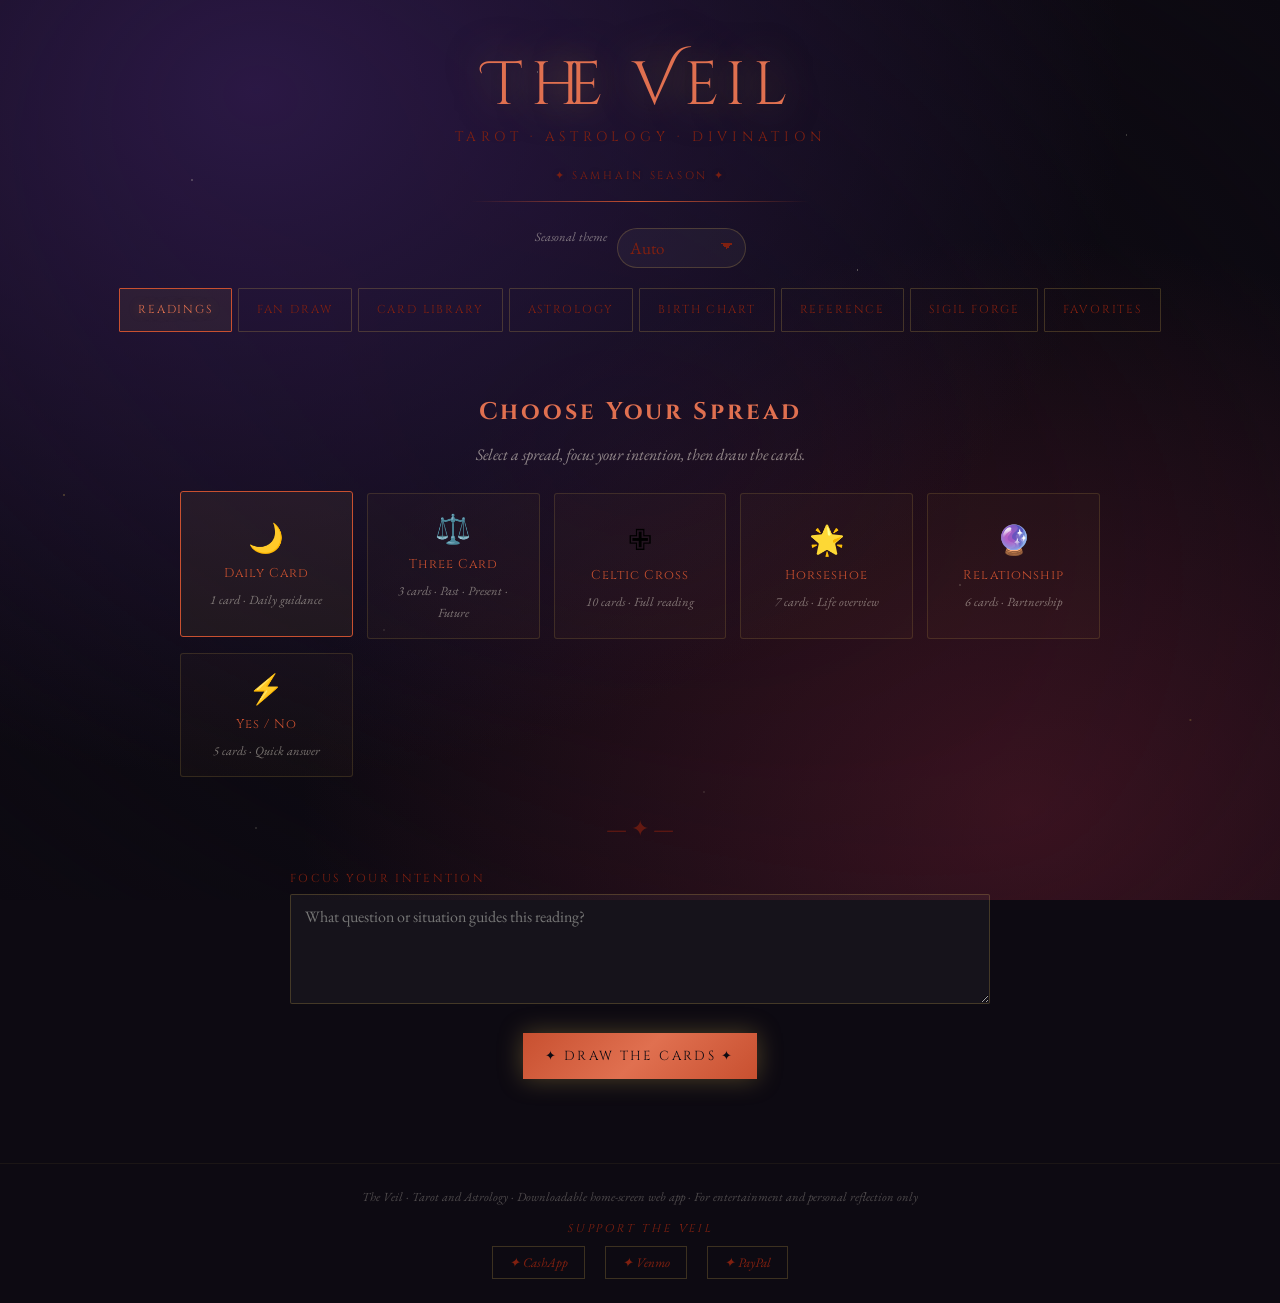
==== commit f878a299: "Update The Veil current build" ====
--- a/index.html
+++ b/index.html
@@ -1,3347 +1,313 @@
 <!DOCTYPE html>
 <html lang="en">
 <head>
-<meta charset="UTF-8">
-<meta name="viewport" content="width=device-width, initial-scale=1.0">
-<title>The Veil â€” Tarot & Astrology</title>
-<link rel="icon" type="image/svg+xml" href="favicon.svg">
-<link rel="manifest" href="/manifest.json">
-<meta name="theme-color" content="#c9a84c">
-<meta name="mobile-web-app-capable" content="yes">
-<meta name="apple-mobile-web-app-capable" content="yes">
-<meta name="apple-mobile-web-app-status-bar-style" content="black-translucent">
-<meta name="apple-mobile-web-app-title" content="The Veil">
-<meta name="description" content="Tarot readings, astrology, birth charts, and divination">
-<link rel="preconnect" href="https://fonts.googleapis.com">
-<link href="https://fonts.googleapis.com/css2?family=Cinzel+Decorative:wght@400;700&family=Cinzel:wght@400;600&family=EB+Garamond:ital,wght@0,400;0,500;1,400&display=swap" rel="stylesheet">
-<style>
-  :root {
-    --ink: #0d0a12;
-    --parchment: #f5ede0;
-    --gold: #c9a84c;
-    --gold-light: #e8c97e;
-    --gold-dim: #7a6228;
-    --crimson: #7c2035;
-    --violet: #2e1a4a;
-    --smoke: #1a1226;
-    --card-bg: #130d1e;
+  <meta charset="UTF-8" />
+  <meta name="viewport" content="width=device-width, initial-scale=1.0" />
+  <title>The Veil — Tarot & Astrology</title>
+  <meta name="description" content="Tarot readings, astrology, birth charts, transits, sigils, and spiritual reference tools in an installable web app." />
+  <meta name="theme-color" content="#c9a84c" />
+  <meta name="mobile-web-app-capable" content="yes" />
+  <meta name="apple-mobile-web-app-capable" content="yes" />
+  <meta name="apple-mobile-web-app-status-bar-style" content="black-translucent" />
+  <meta name="apple-mobile-web-app-title" content="The Veil" />
+  <meta property="og:title" content="The Veil — Tarot & Astrology" />
+  <meta property="og:description" content="An installable tarot and astrology app with readings, birth charts, seasonal themes, sigils, and a spiritual reference library." />
+  <meta property="og:type" content="website" />
+  <link rel="manifest" href="./manifest.json" />
+  <link rel="icon" type="image/svg+xml" href="./assets/favicon.svg" />
+  <link rel="preconnect" href="https://fonts.googleapis.com">
+  <link rel="preconnect" href="https://fonts.gstatic.com" crossorigin>
+  <link href="https://fonts.googleapis.com/css2?family=Cinzel+Decorative:wght@400;700&family=Cinzel:wght@400;600&family=EB+Garamond:ital,wght@0,400;0,500;1,400&display=swap" rel="stylesheet">
+  <link rel="stylesheet" href="./styles.css" />
+  <script type="application/ld+json">
+  {
+    "@context": "https://schema.org",
+    "@type": "WebApplication",
+    "name": "The Veil",
+    "applicationCategory": "LifestyleApplication",
+    "operatingSystem": "Any",
+    "description": "Tarot readings, astrology, birth charts, transits, sigils, and spiritual reference tools.",
+    "offers": {"@type": "Offer", "price": "0", "priceCurrency": "USD"}
   }
-
-  * { margin: 0; padding: 0; box-sizing: border-box; }
-
-  body {
-    background: var(--ink);
-    color: var(--parchment);
-    font-family: 'EB Garamond', Georgia, serif;
-    font-size: 17px;
-    min-height: 100vh;
-    overflow-x: hidden;
-  }
-
-  body::before {
-    content: '';
-    position: fixed; inset: 0;
-    background:
-      radial-gradient(ellipse at 20% 10%, rgba(46,26,74,0.9) 0%, transparent 60%),
-      radial-gradient(ellipse at 80% 90%, rgba(124,32,53,0.4) 0%, transparent 50%),
-      radial-gradient(ellipse at 50% 50%, rgba(13,10,18,1) 0%, transparent 100%);
-    z-index: -2;
-  }
-
-  body::after {
-    content: '';
-    position: fixed; inset: 0;
-    background-image:
-      radial-gradient(1px 1px at 15% 20%, rgba(255,255,220,0.7) 0%, transparent 100%),
-      radial-gradient(1px 1px at 42% 8%, rgba(255,255,220,0.5) 0%, transparent 100%),
-      radial-gradient(1px 1px at 67% 30%, rgba(255,255,220,0.6) 0%, transparent 100%),
-      radial-gradient(1px 1px at 88% 15%, rgba(255,255,220,0.4) 0%, transparent 100%),
-      radial-gradient(1.5px 1.5px at 5% 55%, rgba(201,168,76,0.5) 0%, transparent 100%),
-      radial-gradient(1px 1px at 30% 70%, rgba(255,255,220,0.3) 0%, transparent 100%),
-      radial-gradient(1px 1px at 75% 65%, rgba(255,255,220,0.5) 0%, transparent 100%),
-      radial-gradient(1.5px 1.5px at 93% 80%, rgba(201,168,76,0.4) 0%, transparent 100%),
-      radial-gradient(1px 1px at 55% 88%, rgba(255,255,220,0.3) 0%, transparent 100%),
-      radial-gradient(1px 1px at 20% 92%, rgba(255,255,220,0.4) 0%, transparent 100%);
-    z-index: -1;
-    pointer-events: none;
-  }
-
-  header {
-    text-align: center;
-    padding: 52px 20px 32px;
-    position: relative;
-  }
-
-  header::after {
-    content: '';
-    display: block;
-    width: 340px; height: 1px;
-    background: linear-gradient(90deg, transparent, var(--gold), transparent);
-    margin: 18px auto 0;
-  }
-
-  .site-title {
-    font-family: 'Cinzel Decorative', serif;
-    font-size: clamp(2.2rem, 6vw, 3.8rem);
-    color: var(--gold-light);
-    letter-spacing: 0.12em;
-    text-shadow: 0 0 40px rgba(201,168,76,0.5), 0 0 80px rgba(201,168,76,0.2);
-    line-height: 1.15;
-  }
-
-  .site-sub {
-    font-family: 'Cinzel', serif;
-    font-size: 0.85rem;
-    letter-spacing: 0.35em;
-    color: var(--gold-dim);
-    text-transform: uppercase;
-    margin-top: 6px;
-  }
-
-  nav {
-    display: flex;
-    justify-content: center;
-    flex-wrap: wrap;
-    gap: 6px;
-    padding: 20px 20px 0;
-  }
-
-  .nav-btn {
-    font-family: 'Cinzel', serif;
-    font-size: 0.72rem;
-    letter-spacing: 0.2em;
-    text-transform: uppercase;
-    color: var(--gold-dim);
-    background: transparent;
-    border: 1px solid rgba(201,168,76,0.25);
-    padding: 9px 18px;
-    cursor: pointer;
-    transition: all 0.3s;
-    border-radius: 1px;
-  }
-
-  .nav-btn:hover, .nav-btn.active {
-    color: var(--gold-light);
-    border-color: var(--gold);
-    background: rgba(201,168,76,0.07);
-    text-shadow: 0 0 12px rgba(201,168,76,0.4);
-  }
-
-  .section {
-    display: none;
-    max-width: 960px;
-    margin: 0 auto;
-    padding: 44px 20px 60px;
-    animation: fadeUp 0.5s ease both;
-  }
-
-  .section.visible { display: block; }
-
-  @keyframes fadeUp {
-    from { opacity: 0; transform: translateY(20px); }
-    to { opacity: 1; transform: translateY(0); }
-  }
-
-  .section-title {
-    font-family: 'Cinzel', serif;
-    font-size: 1.5rem;
-    color: var(--gold-light);
-    text-align: center;
-    letter-spacing: 0.12em;
-    margin-bottom: 8px;
-  }
-
-  .section-desc {
-    text-align: center;
-    color: rgba(245,237,224,0.55);
-    font-style: italic;
-    margin-bottom: 36px;
-    font-size: 1rem;
-  }
-
-  .ornament {
-    text-align: center;
-    color: var(--gold-dim);
-    font-size: 1.4rem;
-    margin: 0 0 28px;
-    opacity: 0.7;
-  }
-
-  .spread-grid {
-    display: grid;
-    grid-template-columns: repeat(auto-fit, minmax(170px, 1fr));
-    gap: 14px;
-    margin-bottom: 36px;
-  }
-
-  .spread-card {
-    border: 1px solid rgba(201,168,76,0.22);
-    padding: 18px 14px;
-    cursor: pointer;
-    text-align: center;
-    transition: all 0.3s;
-    background: rgba(201,168,76,0.03);
-    border-radius: 2px;
-  }
-
-  .spread-card:hover, .spread-card.selected {
-    border-color: var(--gold);
-    background: rgba(201,168,76,0.1);
-    box-shadow: 0 0 20px rgba(201,168,76,0.1);
-  }
-
-  .spread-card .spread-icon { font-size: 1.8rem; margin-bottom: 8px; display: block; }
-
-  .spread-card .spread-name {
-    font-family: 'Cinzel', serif;
-    font-size: 0.8rem;
-    color: var(--gold);
-    letter-spacing: 0.1em;
-    display: block;
-    margin-bottom: 5px;
-  }
-
-  .spread-card .spread-count {
-    font-size: 0.78rem;
-    color: rgba(245,237,224,0.45);
-    font-style: italic;
-  }
-
-  .draw-btn {
-    display: block;
-    margin: 0 auto 40px;
-    font-family: 'Cinzel', serif;
-    font-size: 0.85rem;
-    letter-spacing: 0.25em;
-    text-transform: uppercase;
-    color: var(--ink);
-    background: linear-gradient(135deg, var(--gold) 0%, var(--gold-light) 50%, var(--gold) 100%);
-    border: none;
-    padding: 14px 42px;
-    cursor: pointer;
-    transition: all 0.3s;
-    box-shadow: 0 0 24px rgba(201,168,76,0.35);
-  }
-
-  .draw-btn:hover {
-    transform: translateY(-2px);
-    box-shadow: 0 4px 36px rgba(201,168,76,0.5);
-  }
-
-  .draw-btn:disabled {
-    opacity: 0.5; cursor: not-allowed; transform: none;
-  }
-
-  .cards-area {
-    display: flex;
-    flex-wrap: wrap;
-    gap: 20px;
-    justify-content: center;
-    margin-bottom: 32px;
-  }
-
-  .fan-area {
-    position: relative;
-    height: 320px;
-    display: flex;
-    align-items: flex-end;
-    justify-content: center;
-    margin-bottom: 40px;
-    overflow: visible;
-  }
-
-  .fan-wrapper {
-    position: relative;
-    width: 100%;
-    max-width: 800px;
-    height: 260px;
-    display: flex;
-    justify-content: center;
-    align-items: flex-end;
-  }
-
-  .fan-card {
-    position: absolute;
-    bottom: 0;
-    width: 70px; height: 115px;
-    background: linear-gradient(160deg, #1e1233 0%, #130d1e 100%);
-    background-image: url('card-back.png');
-    background-size: cover;
-    background-position: center;
-    border: 1px solid rgba(201,168,76,0.3);
-    border-radius: 5px;
-    cursor: pointer;
-    transition: transform 0.35s cubic-bezier(.34,1.56,.64,1), box-shadow 0.3s;
-    transform-origin: bottom center;
-    display: flex;
-    align-items: center;
-    justify-content: center;
-    overflow: hidden;
-  }
-
-  .fan-card.no-img::before {
-    content: 'á›Ÿ';
-    color: rgba(201,168,76,0.35);
-    font-size: 1.2rem;
-  }
-
-  .fan-card:hover {
-    box-shadow: 0 -8px 30px rgba(201,168,76,0.4);
-    border-color: var(--gold);
-    z-index: 20 !important;
-  }
-
-  .fan-card.chosen {
-    border-color: var(--gold-light);
-    box-shadow: 0 -12px 40px rgba(201,168,76,0.6);
-  }
-
-  .fan-instruction {
-    text-align: center;
-    color: rgba(245,237,224,0.5);
-    font-style: italic;
-    margin-bottom: 16px;
-    font-size: 0.95rem;
-  }
-
-  .tarot-card-wrap {
-    text-align: center;
-    animation: revealCard 0.6s ease both;
-  }
-
-  .tarot-card-wrap .position-label {
-    font-family: 'Cinzel', serif;
-    font-size: 0.7rem;
-    letter-spacing: 0.2em;
-    color: var(--gold-dim);
-    text-transform: uppercase;
-    margin-bottom: 8px;
-  }
-
-  @keyframes revealCard {
-    from { opacity: 0; transform: scale(0.85) rotateY(90deg); }
-    to { opacity: 1; transform: scale(1) rotateY(0deg); }
-  }
-
-  .tarot-card-inner {
-    width: 130px;
-    background: linear-gradient(160deg, #1e1233 0%, #130d1e 100%);
-    border: 1px solid rgba(201,168,76,0.4);
-    border-radius: 6px;
-    padding: 10px 8px 12px;
-    display: inline-block;
-    box-shadow: 0 8px 32px rgba(0,0,0,0.5), 0 0 0 1px rgba(201,168,76,0.1) inset;
-    cursor: pointer;
-  }
-
-  .tarot-card-inner.reversed {
-    transform: rotate(180deg);
-    border-color: rgba(124,32,53,0.6);
-  }
-
-  .card-img-wrap {
-    width: 114px; height: 190px;
-    overflow: hidden;
-    border-radius: 3px;
-    background: #0a0612;
-    margin-bottom: 8px;
-    display: flex; align-items: center; justify-content: center;
-  }
-
-  .card-img-wrap img {
-    width: 100%; height: 100%;
-    object-fit: cover;
-    display: block;
-  }
-
-  .card-img-wrap .card-no-img {
-    font-size: 2.5rem;
-    color: rgba(201,168,76,0.3);
-  }
-
-  .card-name-tag {
-    font-family: 'Cinzel', serif;
-    font-size: 0.62rem;
-    color: var(--gold);
-    letter-spacing: 0.08em;
-    text-align: center;
-    line-height: 1.4;
-  }
-
-  .reversed-tag {
-    font-size: 0.58rem;
-    color: var(--crimson);
-    display: block;
-    letter-spacing: 0.15em;
-    margin-top: 2px;
-  }
-
-  .tarot-card-wrap {
-    position: relative;
-  }
-
-  .tarot-card-wrap .card-meaning {
-    display: none;
-  }
-
-  .card-tooltip {
-    position: absolute;
-    bottom: calc(100% + 10px);
-    left: 50%;
-    transform: translateX(-50%);
-    width: 200px;
-    background: #1a1226;
-    border: 1px solid rgba(201,168,76,0.4);
-    border-radius: 4px;
-    padding: 10px 12px;
-    font-size: 0.78rem;
-    color: rgba(245,237,224,0.85);
-    font-style: italic;
-    line-height: 1.55;
-    text-align: center;
-    z-index: 100;
-    pointer-events: none;
-    opacity: 0;
-    transition: opacity 0.2s ease, transform 0.2s ease;
-    transform: translateX(-50%) translateY(4px);
-    box-shadow: 0 4px 24px rgba(0,0,0,0.6);
-  }
-
-  .card-tooltip::after {
-    content: '';
-    position: absolute;
-    top: 100%;
-    left: 50%;
-    transform: translateX(-50%);
-    border: 6px solid transparent;
-    border-top-color: rgba(201,168,76,0.4);
-  }
-
-  .tarot-card-wrap:hover .card-tooltip {
-    opacity: 1;
-    transform: translateX(-50%) translateY(0);
-  }
-
-  .reading-panel {
-    background: rgba(46,26,74,0.3);
-    border: 1px solid rgba(201,168,76,0.2);
-    border-radius: 4px;
-    padding: 28px 30px;
-    margin-top: 32px;
-    position: relative;
-    overflow: hidden;
-  }
-
-  .reading-panel::before {
-    content: '';
-    position: absolute; top: 0; left: 0; right: 0;
-    height: 1px;
-    background: linear-gradient(90deg, transparent, var(--gold-dim), transparent);
-  }
-
-  .reading-panel-title {
-    font-family: 'Cinzel', serif;
-    font-size: 0.8rem;
-    letter-spacing: 0.25em;
-    color: var(--gold-dim);
-    text-transform: uppercase;
-    margin-bottom: 16px;
-    display: flex;
-    align-items: center;
-    gap: 12px;
-  }
-
-  .reading-panel-title::after {
-    content: '';
-    flex: 1; height: 1px;
-    background: rgba(201,168,76,0.15);
-  }
-
-  .reading-text {
-    line-height: 1.85;
-    color: rgba(245,237,224,0.85);
-    font-size: 1rem;
-  }
-
-  .reading-text p { margin-bottom: 1em; }
-
-  .loading-dots span {
-    display: inline-block;
-    animation: blink 1.4s infinite both;
-    color: var(--gold);
-    font-size: 1.4rem;
-  }
-
-  .loading-dots span:nth-child(2) { animation-delay: 0.2s; }
-  .loading-dots span:nth-child(3) { animation-delay: 0.4s; }
-
-  @keyframes blink {
-    0%, 80%, 100% { opacity: 0.2; }
-    40% { opacity: 1; }
-  }
-
-  .library-controls {
-    display: flex;
-    gap: 10px;
-    margin-bottom: 24px;
-    flex-wrap: wrap;
-    justify-content: center;
-  }
-
-  .lib-filter-btn {
-    font-family: 'Cinzel', serif;
-    font-size: 0.7rem;
-    letter-spacing: 0.15em;
-    text-transform: uppercase;
-    background: transparent;
-    border: 1px solid rgba(201,168,76,0.25);
-    color: var(--gold-dim);
-    padding: 7px 16px;
-    cursor: pointer;
-    transition: all 0.25s;
-  }
-
-  .lib-filter-btn:hover, .lib-filter-btn.active {
-    border-color: var(--gold);
-    color: var(--gold-light);
-    background: rgba(201,168,76,0.08);
-  }
-
-  .lib-search {
-    background: rgba(255,255,255,0.04);
-    border: 1px solid rgba(201,168,76,0.25);
-    color: var(--parchment);
-    font-family: 'EB Garamond', serif;
-    font-size: 0.95rem;
-    padding: 8px 16px;
-    width: 260px;
-    outline: none;
-    transition: border 0.25s;
-  }
-
-  .lib-search:focus { border-color: var(--gold); }
-  .lib-search::placeholder { color: rgba(245,237,224,0.3); font-style: italic; }
-
-  .lib-grid {
-    display: grid;
-    grid-template-columns: repeat(auto-fill, minmax(140px, 1fr));
-    gap: 12px;
-  }
-
-  .lib-card {
-    border: 1px solid rgba(201,168,76,0.18);
-    background: rgba(201,168,76,0.02);
-    padding: 12px 10px 14px;
-    cursor: pointer;
-    text-align: center;
-    transition: all 0.25s;
-    border-radius: 2px;
-  }
-
-  .lib-card:hover {
-    border-color: var(--gold);
-    background: rgba(201,168,76,0.07);
-    transform: translateY(-3px);
-    box-shadow: 0 6px 20px rgba(0,0,0,0.3);
-  }
-
-  .lib-card .lc-img {
-    width: 70px; height: 116px;
-    margin: 0 auto 10px;
-    background: #0a0612;
-    border-radius: 3px;
-    overflow: hidden;
-    display: flex; align-items: center; justify-content: center;
-  }
-
-  .lib-card .lc-img img { width: 100%; height: 100%; object-fit: cover; }
-  .lib-card .lc-img span { color: rgba(201,168,76,0.3); font-size: 1.5rem; }
-
-  .lib-card .lc-name {
-    font-family: 'Cinzel', serif;
-    font-size: 0.67rem;
-    color: var(--gold);
-    letter-spacing: 0.08em;
-    line-height: 1.4;
-    margin-bottom: 4px;
-  }
-
-  .lib-card .lc-suit {
-    font-size: 0.7rem;
-    color: rgba(245,237,224,0.35);
-    font-style: italic;
-  }
-
-  .modal-overlay {
-    display: none;
-    position: fixed; inset: 0;
-    background: rgba(0,0,0,0.8);
-    z-index: 999;
-    align-items: center;
-    justify-content: center;
-    padding: 20px;
-    backdrop-filter: blur(4px);
-  }
-
-  .modal-overlay.open { display: flex; }
-
-  .modal-box {
-    background: var(--smoke);
-    border: 1px solid rgba(201,168,76,0.4);
-    max-width: 680px;
-    width: 100%;
-    max-height: 90vh;
-    overflow-y: auto;
-    padding: 36px;
-    position: relative;
-    animation: fadeUp 0.3s ease;
-  }
-
-  .modal-close {
-    position: absolute; top: 16px; right: 20px;
-    background: none; border: none;
-    color: var(--gold-dim); font-size: 1.4rem; cursor: pointer;
-  }
-
-  .modal-close:hover { color: var(--gold); }
-
-  .modal-card-header {
-    display: flex;
-    gap: 24px;
-    margin-bottom: 24px;
-    align-items: flex-start;
-  }
-
-  .modal-img-wrap {
-    width: 110px; min-width: 110px; height: 184px;
-    background: #0a0612;
-    border-radius: 4px;
-    overflow: hidden;
-    border: 1px solid rgba(201,168,76,0.3);
-    display: flex; align-items: center; justify-content: center;
-  }
-
-  .modal-img-wrap img { width: 100%; height: 100%; object-fit: cover; }
-  .modal-img-wrap span { color: rgba(201,168,76,0.3); font-size: 2rem; }
-
-  .modal-card-info h2 {
-    font-family: 'Cinzel', serif;
-    color: var(--gold-light);
-    font-size: 1.3rem;
-    margin-bottom: 8px;
-  }
-
-  .modal-card-info .badge {
-    display: inline-block;
-    font-size: 0.68rem;
-    font-family: 'Cinzel', serif;
-    letter-spacing: 0.15em;
-    padding: 3px 10px;
-    border: 1px solid rgba(201,168,76,0.3);
-    color: var(--gold-dim);
-    margin-right: 6px;
-    margin-bottom: 12px;
-  }
-
-  .modal-card-info p {
-    font-size: 0.92rem;
-    color: rgba(245,237,224,0.7);
-    line-height: 1.7;
-    font-style: italic;
-  }
-
-  .modal-meanings h3 {
-    font-family: 'Cinzel', serif;
-    font-size: 0.75rem;
-    letter-spacing: 0.2em;
-    color: var(--gold-dim);
-    text-transform: uppercase;
-    margin: 20px 0 8px;
-    padding-bottom: 6px;
-    border-bottom: 1px solid rgba(201,168,76,0.15);
-  }
-
-  .modal-meanings p {
-    font-size: 0.9rem;
-    color: rgba(245,237,224,0.75);
-    line-height: 1.7;
-  }
-
-  .astro-form {
-    max-width: 400px;
-    margin: 0 auto 40px;
-    display: flex;
-    flex-direction: column;
-    gap: 16px;
-  }
-
-  .form-group label {
-    font-family: 'Cinzel', serif;
-    font-size: 0.72rem;
-    letter-spacing: 0.2em;
-    color: var(--gold-dim);
-    text-transform: uppercase;
-    display: block;
-    margin-bottom: 8px;
-  }
-
-  .form-group input {
-    width: 100%;
-    background: rgba(255,255,255,0.04);
-    border: 1px solid rgba(201,168,76,0.25);
-    color: var(--parchment);
-    font-family: 'EB Garamond', serif;
-    font-size: 1rem;
-    padding: 10px 14px;
-    outline: none;
-    transition: border 0.25s;
-    border-radius: 1px;
-  }
-
-  .form-group input:focus { border-color: var(--gold); }
-
-  .zodiac-display {
-    text-align: center;
-    margin-bottom: 32px;
-  }
-
-  .zodiac-symbol {
-    font-size: 4rem;
-    display: block;
-    margin-bottom: 8px;
-    filter: drop-shadow(0 0 20px rgba(201,168,76,0.5));
-  }
-
-  .zodiac-name {
-    font-family: 'Cinzel', serif;
-    font-size: 1.4rem;
-    color: var(--gold-light);
-    letter-spacing: 0.12em;
-  }
-
-  .zodiac-dates {
-    font-size: 0.85rem;
-    color: rgba(245,237,224,0.45);
-    font-style: italic;
-    margin-top: 4px;
-  }
-
-  .horoscope-tabs {
-    display: flex;
-    justify-content: center;
-    gap: 8px;
-    margin-bottom: 24px;
-  }
-
-  .horoscope-text {
-    background: rgba(46,26,74,0.3);
-    border: 1px solid rgba(201,168,76,0.2);
-    border-radius: 4px;
-    padding: 24px 28px;
-    line-height: 1.85;
-    color: rgba(245,237,224,0.85);
-    font-size: 1rem;
-  }
-
-
-  /* â”€â”€ BIRTH CHART â”€â”€ */
-  .birth-chart-form {
-    max-width: 500px;
-    margin: 0 auto 36px;
-    display: grid;
-    grid-template-columns: 1fr 1fr;
-    gap: 14px;
-  }
-  .birth-chart-form .full-width { grid-column: 1 / -1; }
-
-  .chart-wheel-wrap {
-    display: flex;
-    justify-content: center;
-    margin-bottom: 32px;
-  }
-
-  .chart-wheel-wrap svg {
-    max-width: 480px;
-    width: 100%;
-    height: auto;
-    display: block;
-    margin: 0 auto;
-    filter: drop-shadow(0 0 30px rgba(201,168,76,0.15));
-  }
-  .chart-wheel-wrap {
-    background: #0d0a12;
-    border-radius: 50%;
-    display: flex;
-    align-items: center;
-    justify-content: center;
-    padding: 8px;
-    width: fit-content;
-    max-width: 100%;
-    margin: 0 auto;
-  }
-
-  .planet-table {
-    width: 100%;
-    max-width: 600px;
-    margin: 0 auto 32px;
-    border-collapse: collapse;
-  }
-
-  .planet-table th {
-    font-family: 'Cinzel', serif;
-    font-size: 0.68rem;
-    letter-spacing: 0.18em;
-    color: var(--gold-dim);
-    text-transform: uppercase;
-    padding: 8px 12px;
-    border-bottom: 1px solid rgba(201,168,76,0.2);
-    text-align: left;
-  }
-
-  .planet-table td {
-    font-size: 0.88rem;
-    color: rgba(245,237,224,0.8);
-    padding: 9px 12px;
-    border-bottom: 1px solid rgba(201,168,76,0.07);
-  }
-
-  .planet-table tr:hover td { background: rgba(201,168,76,0.04); }
-
-  .planet-symbol { font-size: 1.1rem; margin-right: 6px; }
-
-  .chart-tabs {
-    display: flex;
-    justify-content: center;
-    gap: 8px;
-    margin-bottom: 28px;
-  }
-
-  .dominant-row {
-    display: flex;
-    justify-content: center;
-    gap: 24px;
-    flex-wrap: wrap;
-    margin-bottom: 28px;
-  }
-
-  .dominant-pill {
-    font-family: 'Cinzel', serif;
-    font-size: 0.7rem;
-    letter-spacing: 0.15em;
-    border: 1px solid rgba(201,168,76,0.3);
-    color: var(--gold);
-    padding: 6px 16px;
-  }
-
-  .time-note {
-    text-align: center;
-    font-size: 0.78rem;
-    color: rgba(245,237,224,0.35);
-    font-style: italic;
-    margin-bottom: 24px;
-  }
-
-  /* â”€â”€ REFERENCE GUIDE â”€â”€ */
-  .ref-tabs {
-    display: flex;
-    justify-content: center;
-    flex-wrap: wrap;
-    gap: 8px;
-    margin-bottom: 20px;
-  }
-
-  .ref-tab {
-    font-family: 'Cinzel', serif;
-    font-size: 0.72rem;
-    letter-spacing: 0.15em;
-    background: transparent;
-    border: 1px solid rgba(201,168,76,0.25);
-    color: var(--gold-dim);
-    padding: 9px 18px;
-    cursor: pointer;
-    transition: all 0.25s;
-  }
-
-  .ref-tab:hover, .ref-tab.active {
-    border-color: var(--gold);
-    color: var(--gold-light);
-    background: rgba(201,168,76,0.08);
-  }
-
-  .ref-search-wrap {
-    display: flex;
-    justify-content: center;
-    margin-bottom: 28px;
-  }
-
-  .ref-search-wrap .lib-search { width: 320px; }
-
-  /* Candle grid */
-  .candle-grid {
-    display: grid;
-    grid-template-columns: repeat(auto-fill, minmax(200px, 1fr));
-    gap: 14px;
-  }
-
-  .candle-card {
-    border: 1px solid rgba(201,168,76,0.18);
-    background: rgba(201,168,76,0.02);
-    border-radius: 3px;
-    padding: 14px;
-    transition: all 0.25s;
-    cursor: pointer;
-  }
-
-  .candle-card:hover {
-    border-color: var(--gold);
-    background: rgba(201,168,76,0.07);
-    transform: translateY(-2px);
-  }
-
-  .candle-swatch {
-    width: 36px; height: 36px;
-    border-radius: 50%;
-    margin: 0 auto 10px;
-    border: 2px solid rgba(255,255,255,0.15);
-    box-shadow: 0 0 12px rgba(0,0,0,0.4);
-  }
-
-  .candle-name {
-    font-family: 'Cinzel', serif;
-    font-size: 0.78rem;
-    color: var(--gold);
-    text-align: center;
-    letter-spacing: 0.08em;
-    margin-bottom: 6px;
-  }
-
-  .candle-props {
-    font-size: 0.75rem;
-    color: rgba(245,237,224,0.55);
-    text-align: center;
-    font-style: italic;
-    line-height: 1.5;
-  }
-
-  /* Crystal / Herb / Oil grid */
-  .ref-grid {
-    display: grid;
-    grid-template-columns: repeat(auto-fill, minmax(220px, 1fr));
-    gap: 14px;
-  }
-
-  .ref-card {
-    border: 1px solid rgba(201,168,76,0.18);
-    background: rgba(201,168,76,0.02);
-    border-radius: 3px;
-    padding: 14px 16px;
-    transition: all 0.25s;
-    cursor: pointer;
-  }
-
-  .ref-card:hover {
-    border-color: var(--gold);
-    background: rgba(201,168,76,0.07);
-    transform: translateY(-2px);
-  }
-
-  .ref-card-name {
-    font-family: 'Cinzel', serif;
-    font-size: 0.78rem;
-    color: var(--gold);
-    letter-spacing: 0.08em;
-    margin-bottom: 4px;
-  }
-
-  .ref-card-cat {
-    font-size: 0.7rem;
-    color: var(--gold-dim);
-    font-style: italic;
-    margin-bottom: 8px;
-  }
-
-  .ref-card-props {
-    font-size: 0.75rem;
-    color: rgba(245,237,224,0.6);
-    line-height: 1.55;
-    margin-bottom: 8px;
-  }
-
-  .ref-card-meta {
-    display: flex;
-    flex-wrap: wrap;
-    gap: 5px;
-    margin-top: 8px;
-  }
-
-  .ref-meta-pill {
-    font-size: 0.65rem;
-    font-family: 'Cinzel', serif;
-    border: 1px solid rgba(201,168,76,0.2);
-    color: rgba(201,168,76,0.6);
-    padding: 2px 8px;
-    border-radius: 20px;
-    white-space: nowrap;
-  }
-
-  /* Deity section */
-  .deity-pantheon {
-    margin-bottom: 36px;
-  }
-
-  .deity-pantheon-title {
-    font-family: 'Cinzel', serif;
-    font-size: 0.85rem;
-    color: var(--gold-light);
-    letter-spacing: 0.15em;
-    margin-bottom: 14px;
-    padding-bottom: 8px;
-    border-bottom: 1px solid rgba(201,168,76,0.2);
-    text-transform: uppercase;
-  }
-
-  .deity-grid {
-    display: grid;
-    grid-template-columns: repeat(auto-fill, minmax(200px, 1fr));
-    gap: 10px;
-  }
-
-  .deity-card {
-    border: 1px solid rgba(201,168,76,0.15);
-    background: rgba(201,168,76,0.02);
-    border-radius: 3px;
-    padding: 12px 14px;
-    transition: all 0.25s;
-  }
-
-  .deity-card:hover {
-    border-color: var(--gold);
-    background: rgba(201,168,76,0.07);
-  }
-
-  .deity-name {
-    font-family: 'Cinzel', serif;
-    font-size: 0.78rem;
-    color: var(--gold);
-    letter-spacing: 0.06em;
-    margin-bottom: 5px;
-  }
-
-  .deity-domain {
-    font-size: 0.75rem;
-    color: rgba(245,237,224,0.6);
-    font-style: italic;
-    line-height: 1.5;
-  }
-
-  /* Ref modal */
-  .ref-modal-overlay {
-    display: none;
-    position: fixed; inset: 0;
-    background: rgba(0,0,0,0.8);
-    z-index: 999;
-    align-items: center;
-    justify-content: center;
-    padding: 20px;
-    backdrop-filter: blur(4px);
-  }
-
-  .ref-modal-overlay.open { display: flex; }
-
-  .ref-modal-box {
-    background: var(--smoke);
-    border: 1px solid rgba(201,168,76,0.4);
-    max-width: 520px;
-    width: 100%;
-    padding: 32px;
-    position: relative;
-    animation: fadeUp 0.3s ease;
-    border-radius: 3px;
-  }
-
-  .ref-modal-box h2 {
-    font-family: 'Cinzel', serif;
-    color: var(--gold-light);
-    font-size: 1.2rem;
-    margin-bottom: 6px;
-  }
-
-  .ref-modal-box .ref-modal-cat {
-    font-size: 0.75rem;
-    color: var(--gold-dim);
-    font-style: italic;
-    margin-bottom: 16px;
-  }
-
-  .ref-modal-box .ref-modal-props {
-    color: rgba(245,237,224,0.82);
-    line-height: 1.75;
-    margin-bottom: 16px;
-    font-size: 0.95rem;
-  }
-
-  .ref-modal-box .ref-modal-meta {
-    display: grid;
-    grid-template-columns: 1fr 1fr;
-    gap: 10px;
-    font-size: 0.8rem;
-  }
-
-  .ref-modal-meta-item label {
-    font-family: 'Cinzel', serif;
-    font-size: 0.65rem;
-    letter-spacing: 0.15em;
-    color: var(--gold-dim);
-    text-transform: uppercase;
-    display: block;
-    margin-bottom: 3px;
-  }
-
-  .ref-modal-meta-item span {
-    color: rgba(245,237,224,0.75);
-  }
-
-  @media(max-width:600px) {
-    .candle-grid, .ref-grid, .deity-grid { grid-template-columns: repeat(auto-fill, minmax(150px, 1fr)); }
-  }
-
-
-  /* â”€â”€ GRIMOIRE PDF PRINT STYLES â”€â”€ */
-  .export-btn {
-    display: none;
-    margin: 20px auto 0;
-    font-family: 'Cinzel', serif;
-    font-size: 0.75rem;
-    letter-spacing: 0.2em;
-    text-transform: uppercase;
-    color: var(--gold-dim);
-    background: transparent;
-    border: 1px solid rgba(201,168,76,0.3);
-    padding: 10px 24px;
-    cursor: pointer;
-    transition: all 0.3s;
-  }
-  .export-btn:hover {
-    color: var(--gold-light);
-    border-color: var(--gold);
-    background: rgba(201,168,76,0.07);
-  }
-  .export-btn.visible { display: block; }
-
-  @media print {
-    @page { size: A4; margin: 15mm; }
-    * { -webkit-print-color-adjust: exact !important; print-color-adjust: exact !important; }
-    body { background: #0d0a12 !important; color: #f5ede0 !important; }
-    body::before, body::after { display: none !important; }
-    header, nav, .spread-grid, .draw-btn, .ornament, .fan-area,
-    .export-btn, footer, .section:not(.print-target),
-    .chart-tabs, #bcPlanetsView, .birth-chart-form { display: none !important; }
-    .section.print-target { display: block !important; padding: 0 !important; max-width: 100% !important; }
-    .grimoire-page { background: #0d0a12 !important; color: #f5ede0 !important; padding: 0; }
-    .grimoire-header { text-align: center; border-bottom: 1px solid #c9a84c; padding-bottom: 16px; margin-bottom: 24px; }
-    .grimoire-header .g-title { font-family: 'Cinzel Decorative', serif; font-size: 22pt; color: #e8c97e !important; letter-spacing: 0.1em; }
-    .grimoire-header .g-subtitle { font-family: 'Cinzel', serif; font-size: 9pt; letter-spacing: 0.3em; color: #7a6228 !important; text-transform: uppercase; margin-top: 4px; }
-    .grimoire-header .g-date { font-family: 'EB Garamond', serif; font-size: 10pt; color: rgba(245,237,224,0.5) !important; font-style: italic; margin-top: 6px; }
-    .grimoire-spread-name { font-family: 'Cinzel', serif; font-size: 13pt; color: #c9a84c !important; letter-spacing: 0.12em; text-align: center; margin: 20px 0 16px; }
-    .grimoire-cards { display: flex; flex-wrap: wrap; gap: 12px; justify-content: center; margin-bottom: 24px; }
-    .grimoire-card-item { text-align: center; width: 100px; }
-    .grimoire-card-item .g-position { font-family: 'Cinzel', serif; font-size: 6.5pt; letter-spacing: 0.15em; color: #7a6228 !important; text-transform: uppercase; margin-bottom: 5px; }
-    .grimoire-card-item .g-card-box { border: 1px solid #c9a84c; background: #130d1e !important; border-radius: 4px; padding: 8px 6px; margin-bottom: 6px; }
-    .grimoire-card-item .g-card-name { font-family: 'Cinzel', serif; font-size: 7pt; color: #e8c97e !important; line-height: 1.4; }
-    .grimoire-card-item .g-card-orient { font-size: 6pt; color: #7c2035 !important; font-style: italic; margin-top: 2px; }
-    .grimoire-divider { width: 200px; height: 1px; background: #7a6228 !important; margin: 20px auto; }
-    .grimoire-reading-title { font-family: 'Cinzel', serif; font-size: 9pt; letter-spacing: 0.2em; color: #7a6228 !important; text-transform: uppercase; text-align: center; margin-bottom: 12px; }
-    .grimoire-reading-text { font-family: 'EB Garamond', serif; font-size: 11pt; line-height: 1.8; color: rgba(245,237,224,0.9) !important; text-align: justify; }
-    .grimoire-reading-text p { margin-bottom: 0.8em; }
-    .grimoire-bc-details { display: grid; grid-template-columns: 1fr 1fr; gap: 10px; margin-bottom: 20px; font-size: 10pt; }
-    .grimoire-bc-detail-item label { font-family: 'Cinzel', serif; font-size: 7pt; letter-spacing: 0.15em; color: #7a6228 !important; text-transform: uppercase; display: block; margin-bottom: 2px; }
-    .grimoire-bc-detail-item span { color: rgba(245,237,224,0.85) !important; font-family: 'EB Garamond', serif; }
-    .grimoire-dominants { display: flex; flex-wrap: wrap; gap: 8px; justify-content: center; margin: 16px 0; }
-    .grimoire-dominant-pill { font-family: 'Cinzel', serif; font-size: 7pt; letter-spacing: 0.12em; border: 1px solid #7a6228; color: #c9a84c !important; padding: 4px 12px; }
-    .grimoire-wheel { display: flex; justify-content: center; margin: 16px 0; page-break-inside: avoid; }
-    .grimoire-wheel svg { width: 320px !important; height: 320px !important; }
-    .grimoire-footer { text-align: center; margin-top: 30px; padding-top: 12px; border-top: 1px solid #7a6228; font-family: 'Cinzel', serif; font-size: 7pt; letter-spacing: 0.2em; color: #7a6228 !important; text-transform: uppercase; }
-  }
-
-
-  /* â”€â”€ HISTORY PANEL â”€â”€ */
-  .history-entry {
-    border: 1px solid rgba(201,168,76,0.12);
-    background: rgba(201,168,76,0.02);
-    border-radius: 3px;
-    padding: 14px 16px;
-    margin-bottom: 10px;
-    cursor: pointer;
-    transition: all 0.25s;
-  }
-  .history-entry:hover {
-    border-color: rgba(201,168,76,0.3);
-    background: rgba(201,168,76,0.05);
-  }
-  .history-entry-header {
-    display: flex;
-    justify-content: space-between;
-    align-items: center;
-    margin-bottom: 6px;
-  }
-  .history-entry-spread {
-    font-family: 'Cinzel', serif;
-    font-size: 0.72rem;
-    color: var(--gold);
-    letter-spacing: 0.1em;
-  }
-  .history-entry-date {
-    font-size: 0.72rem;
-    color: rgba(245,237,224,0.3);
-    font-style: italic;
-  }
-  .history-entry-cards {
-    font-size: 0.78rem;
-    color: rgba(245,237,224,0.55);
-    line-height: 1.5;
-  }
-  .history-entry-intention {
-    font-size: 0.75rem;
-    color: var(--gold-dim);
-    font-style: italic;
-    margin-top: 4px;
-  }
-
-
-  /* â”€â”€ SEASONAL THEMES â”€â”€ */
-  body.season-imbolc  { --gold:#b8c4d4; --gold-light:#d4e4f0; --gold-dim:#6a8099; --crimson:#4a6080; }
-  body.season-ostara  { --gold:#7ab87a; --gold-light:#a8d8a8; --gold-dim:#4a7a4a; --crimson:#2d6a4f; }
-  body.season-beltane { --gold:#d4769a; --gold-light:#f0a0c0; --gold-dim:#8a4a62; --crimson:#c04080; }
-  body.season-litha   { --gold:#e8c97e; --gold-light:#ffe08a; --gold-dim:#b89440; --crimson:#c86020; }
-  body.season-lughnasadh { --gold:#d4943a; --gold-light:#f0b460; --gold-dim:#8a5820; --crimson:#9a3020; }
-  body.season-mabon   { --gold:#c87840; --gold-light:#e09860; --gold-dim:#804820; --crimson:#8a3010; }
-  body.season-samhain { --gold:#c85030; --gold-light:#e07050; --gold-dim:#802010; --crimson:#601808; }
-  body.season-yule    { --gold:#80b0d4; --gold-light:#a8d0f0; --gold-dim:#406888; --crimson:#284860; }
-
-  .season-banner {
-    text-align: center;
-    font-family: 'Cinzel', serif;
-    font-size: 0.62rem;
-    letter-spacing: 0.25em;
-    color: var(--gold-dim);
-    text-transform: uppercase;
-    padding: 6px 0 0;
-    opacity: 0.7;
-  }
-
-
-  /* â”€â”€ ATMOSPHERIC LOADER â”€â”€ */
-  .atm-loader {
-    text-align: center;
-    padding: 20px;
-    width: 100%;
-  }
-  .atm-loader-msg {
-    font-family: 'Cinzel', serif;
-    font-size: 0.78rem;
-    letter-spacing: 0.2em;
-    color: var(--gold-dim);
-    text-transform: uppercase;
-    animation: loaderFade 1.4s ease-in-out infinite;
-  }
-  .atm-loader-dots {
-    margin-top: 12px;
-    display: flex;
-    justify-content: center;
-    gap: 6px;
-  }
-  .atm-loader-dots span {
-    width: 4px; height: 4px;
-    border-radius: 50%;
-    background: var(--gold-dim);
-    animation: dotPulse 1.4s ease-in-out infinite both;
-  }
-  .atm-loader-dots span:nth-child(2) { animation-delay: 0.2s; }
-  .atm-loader-dots span:nth-child(3) { animation-delay: 0.4s; }
-  @keyframes loaderFade {
-    0%, 100% { opacity: 0.4; }
-    50% { opacity: 1; }
-  }
-  @keyframes dotPulse {
-    0%, 80%, 100% { transform: scale(0.6); opacity: 0.3; }
-    40% { transform: scale(1); opacity: 1; }
-  }
-
-  ::-webkit-scrollbar { width: 5px; }
-  ::-webkit-scrollbar-track { background: var(--ink); }
-  ::-webkit-scrollbar-thumb { background: var(--gold-dim); border-radius: 3px; }
-
-  footer {
-    text-align: center;
-    padding: 24px;
-    color: rgba(245,237,224,0.2);
-    font-size: 0.78rem;
-    font-style: italic;
-    border-top: 1px solid rgba(201,168,76,0.08);
-  }
-
-  @media(max-width:600px) {
-    .spread-grid { grid-template-columns: repeat(2, 1fr); }
-    .lib-grid { grid-template-columns: repeat(auto-fill, minmax(110px, 1fr)); }
-    .modal-card-header { flex-direction: column; align-items: center; }
-    .tarot-card-inner { width: 110px; }
-    .card-img-wrap { width: 94px; height: 160px; }
-  }
-</style>
+  </script>
 </head>
 <body>
-
-<a href="#main-content" style="position:absolute;left:-9999px;top:auto;width:1px;height:1px;overflow:hidden;z-index:9999;background:var(--ink);color:var(--gold);padding:8px 16px;font-family:Cinzel,serif;font-size:0.8rem" onfocus="this.style.left='8px';this.style.width='auto';this.style.height='auto'" onblur="this.style.left='-9999px'">Skip to content</a>
-<header role="banner">
-  <div class="site-title">The Veil</div>
-  <div class="site-sub">Tarot Â· Astrology Â· Divination</div>
-</header>
-
-<nav role="navigation" aria-label="Main navigation">
-  <button class="nav-btn active" onclick="showSection('draws', this)"><span class="nav-star">âœ¦ </span>Readings</button>
-  <button class="nav-btn" onclick="showSection('fan', this)"><span class="nav-star" style="display:none">âœ¦ </span>Fan Draw</button>
-  <button class="nav-btn" onclick="showSection('library', this)"><span class="nav-star" style="display:none">âœ¦ </span>Card Library</button>
-  <button class="nav-btn" onclick="showSection('astrology', this)"><span class="nav-star" style="display:none">âœ¦ </span>Astrology</button>
-  <button class="nav-btn" onclick="showSection('birthchart', this)"><span class="nav-star" style="display:none">âœ¦ </span>Birth Chart</button>
-  <button class="nav-btn" onclick="showSection('reference', this)"><span class="nav-star" style="display:none">âœ¦ </span>Reference</button>
-  <button class="nav-btn" onclick="showSection('sigil', this)"><span class="nav-star" style="display:none">âœ¦ </span>Sigil Forge</button>
-</nav>
-
-<!-- READINGS -->
-<main id="main-content"><section class="section visible" id="draws" role="main" aria-label="Tarot Readings">
-  <div class="section-title">Choose Your Spread</div>
-  <div class="section-desc">Select a spread, then draw the cards</div>
-  <div class="spread-grid">
-    <div class="spread-card selected" onclick="selectSpread('single', this)">
-      <span class="spread-icon">ðŸŒ™</span>
-      <span class="spread-name">Daily Card</span>
-      <span class="spread-count">1 card Â· Daily guidance</span>
-    </div>
-    <div class="spread-card" onclick="selectSpread('three', this)">
-      <span class="spread-icon">âš–ï¸</span>
-      <span class="spread-name">Three Card</span>
-      <span class="spread-count">3 cards Â· Past Â· Present Â· Future</span>
-    </div>
-    <div class="spread-card" onclick="selectSpread('celtic', this)">
-      <span class="spread-icon">âœ™</span>
-      <span class="spread-name">Celtic Cross</span>
-      <span class="spread-count">10 cards Â· Full reading</span>
-    </div>
-    <div class="spread-card" onclick="selectSpread('horseshoe', this)">
-      <span class="spread-icon">ðŸŒŸ</span>
-      <span class="spread-name">Horseshoe</span>
-      <span class="spread-count">7 cards Â· Life overview</span>
-    </div>
-    <div class="spread-card" onclick="selectSpread('relationship', this)">
-      <span class="spread-icon">ðŸ”®</span>
-      <span class="spread-name">Relationship</span>
-      <span class="spread-count">6 cards Â· Partnership</span>
-    </div>
-    <div class="spread-card" onclick="selectSpread('yesno', this)">
-      <span class="spread-icon">âš¡</span>
-      <span class="spread-name">Yes / No</span>
-      <span class="spread-count">5 cards Â· Quick answer</span>
-    </div>
+  <a class="skip-link" href="#main-content">Skip to content</a>
+  <header role="banner">
+    <div class="site-title">The Veil</div>
+    <div class="site-sub">Tarot · Astrology · Divination</div>
+    <div id="seasonBanner" class="season-banner" aria-live="polite"></div>
+  </header>
+
+  <div class="top-utility" aria-label="Theme and app controls">
+    <label class="meta-copy" for="themeMode">Seasonal theme</label>
+    <select id="themeMode" class="pill-select" aria-label="Select seasonal theme mode">
+      <option value="auto">Auto</option>
+      <option value="imbolc">Imbolc</option>
+      <option value="ostara">Ostara</option>
+      <option value="beltane">Beltane</option>
+      <option value="litha">Litha</option>
+      <option value="lughnasadh">Lughnasadh</option>
+      <option value="mabon">Mabon</option>
+      <option value="samhain">Samhain</option>
+      <option value="yule">Yule</option>
+    </select>
+    <button id="installBtn" class="mini-btn hidden" type="button">Install App</button>
   </div>
-  <div class="ornament">â€” âœ¦ â€”</div>
-  <div style="max-width:480px;margin:0 auto 20px">
-    <label for="intentionInput" style="font-family:Cinzel,serif;font-size:0.7rem;letter-spacing:0.2em;color:var(--gold-dim);text-transform:uppercase;display:block;margin-bottom:8px;text-align:center">Focus your intention (optional)</label>
-    <input type="text" id="intentionInput" placeholder="What question or situation guides this reading?" style="width:100%;background:rgba(255,255,255,0.04);border:1px solid rgba(201,168,76,0.25);color:var(--parchment);font-family:EB Garamond,serif;font-size:1rem;padding:10px 14px;outline:none;transition:border 0.25s" aria-label="Intention or question for the reading">
+
+  <nav role="navigation" aria-label="Main navigation" id="mainNav">
+    <button class="nav-btn active" data-section="draws">Readings</button>
+    <button class="nav-btn" data-section="fan">Fan Draw</button>
+    <button class="nav-btn" data-section="library">Card Library</button>
+    <button class="nav-btn" data-section="astrology">Astrology</button>
+    <button class="nav-btn" data-section="birthchart">Birth Chart</button>
+    <button class="nav-btn" data-section="reference">Reference</button>
+    <button class="nav-btn" data-section="sigil">Sigil Forge</button>
+    <button class="nav-btn" data-section="favorites">Favorites</button>
+  </nav>
+
+  <main id="main-content">
+    <section class="section visible" id="draws" aria-labelledby="readings-title">
+      <h1 class="section-title" id="readings-title">Choose Your Spread</h1>
+      <p class="section-desc">Select a spread, focus your intention, then draw the cards.</p>
+      <div class="spread-grid" id="spreadGrid"></div>
+      <div class="ornament">— ✦ —</div>
+      <div class="form-grid" style="max-width:700px">
+        <div class="form-group" style="grid-column:1/-1">
+          <label for="intentionInput">Focus your intention</label>
+          <textarea id="intentionInput" placeholder="What question or situation guides this reading?"></textarea>
+        </div>
+      </div>
+      <div id="relationshipTools" class="relationship-tools hidden">
+        <div class="form-grid" style="max-width:700px">
+          <div class="form-group">
+            <label for="relationshipIdA">First Reading ID</label>
+            <input type="text" id="relationshipIdA" placeholder="e.g. VEIL-A1B2C3D4" />
+          </div>
+          <div class="form-group">
+            <label for="relationshipIdB">Second Reading ID</label>
+            <input type="text" id="relationshipIdB" placeholder="e.g. VEIL-E5F6G7H8" />
+          </div>
+        </div>
+        <p class="center meta-copy">Relationship draws can weave two saved readings into the interpretation when both IDs are found on this device.</p>
+      </div>
+      <div class="center"><button class="draw-btn" id="drawBtn" type="button">✦ Draw the Cards ✦</button></div>
+      <div class="cards-area" id="cardsArea"></div>
+      <div class="reading-panel hidden" id="readingPanel">
+        <div class="reading-panel-title">✦ The Reading</div>
+        <div class="reading-text" id="readingText"></div>
+      </div>
+      <div class="result-actions">
+        <button class="ghost-btn hidden" id="printReadingBtn" type="button">Print Reading</button>
+        <button class="ghost-btn hidden" id="shareReadingBtn" type="button">Share Reading Link</button>
+      </div>
+      <div id="historyPanel" class="reading-panel hidden">
+        <div class="reading-panel-title">✦ Saved Readings</div>
+        <div id="historyList"></div>
+      </div>
+    </section>
+
+    <section class="section" id="fan" aria-labelledby="fan-title">
+      <h2 class="section-title" id="fan-title">The Fan Method</h2>
+      <p class="section-desc">Touch the card that calls to you.</p>
+      <p class="center meta-copy" id="fanInstruction">The deck awaits your touch.</p>
+      <div class="fan-wrapper" id="fanWrapper"></div>
+      <div class="center"><button class="draw-btn" id="fanShuffleBtn" type="button">✦ Shuffle and Spread ✦</button></div>
+      <div class="cards-area" id="fanRevealArea"></div>
+      <div class="reading-panel hidden" id="fanReadingPanel">
+        <div class="reading-panel-title">✦ Your Card's Message</div>
+        <div class="reading-text" id="fanReadingText"></div>
+      </div>
+      <div class="result-actions"><button class="ghost-btn hidden" id="printFanBtn" type="button">Print Result</button></div>
+    </section>
+
+    <section class="section" id="library" aria-labelledby="library-title">
+      <h2 class="section-title" id="library-title">Card Library</h2>
+      <p class="section-desc">Browse the deck and save favorites.</p>
+      <div class="library-controls">
+        <input class="lib-search" type="search" id="libSearch" placeholder="Search cards..." aria-label="Search tarot cards" />
+        <button class="lib-filter-btn active" data-lib-filter="all">All</button>
+        <button class="lib-filter-btn" data-lib-filter="major">Major Arcana</button>
+        <button class="lib-filter-btn" data-lib-filter="cups">Cups</button>
+        <button class="lib-filter-btn" data-lib-filter="swords">Swords</button>
+        <button class="lib-filter-btn" data-lib-filter="wands">Wands</button>
+        <button class="lib-filter-btn" data-lib-filter="pentacles">Pentacles</button>
+      </div>
+      <div class="result-actions"><button class="ghost-btn" id="printLibraryBtn" type="button">Print Library View</button></div>
+      <div class="lib-grid" id="libGrid"></div>
+    </section>
+
+    <section class="section" id="astrology" aria-labelledby="astrology-title">
+      <h2 class="section-title" id="astrology-title">Daily Astrology</h2>
+      <p class="section-desc">Get your sign, the current moon phase, and today's energy.</p>
+      <div class="energy-panel" id="todayEnergyPanel">
+        <div class="energy-title">✦ Today's Energy</div>
+        <div id="todayEnergyText" class="reading-text"></div>
+      </div>
+      <div class="moon-widget" aria-label="Current moon phase">
+        <div class="meta-copy" style="margin-bottom:10px;font-family:Cinzel,serif;letter-spacing:.2em;text-transform:uppercase">Current Moon Phase</div>
+        <div id="moonSymbol" style="font-size:3rem">🌑</div>
+        <div id="moonName" class="zodiac-name" style="font-size:1.1rem"></div>
+        <div id="moonDesc" class="zodiac-dates"></div>
+      </div>
+      <div class="form-grid" style="max-width:420px">
+        <div class="form-group" style="grid-column:1/-1">
+          <label for="birthdayInput">Date of Birth</label>
+          <input type="date" id="birthdayInput" />
+        </div>
+      </div>
+      <div class="center"><button class="draw-btn" id="loadHoroscopeBtn" type="button">✦ Read the Stars ✦</button></div>
+      <div id="astroResult" class="hidden">
+        <div class="zodiac-display">
+          <span class="zodiac-symbol" id="zodiacSymbol"></span>
+          <div class="zodiac-name" id="zodiacName"></div>
+          <div class="zodiac-dates" id="zodiacDates"></div>
+        </div>
+        <div class="horoscope-tabs">
+          <button class="tab-btn active" data-horo-tab="daily">Daily</button>
+          <button class="tab-btn" data-horo-tab="weekly">Weekly</button>
+          <button class="tab-btn" data-horo-tab="monthly">Monthly</button>
+        </div>
+        <div class="horoscope-text reading-panel" id="horoscopeText"></div>
+        <div class="result-actions"><button class="ghost-btn" id="printAstroBtn" type="button">Print Astrology Result</button></div>
+      </div>
+    </section>
+
+    <section class="section" id="birthchart" aria-labelledby="birthchart-title">
+      <h2 class="section-title" id="birthchart-title">Birth Chart</h2>
+      <p class="section-desc">Cast your natal chart with today's transits overlaid in blue.</p>
+      <details class="astro-note">
+        <summary>What are transits?</summary>
+        <p>In astrology, a natal chart is the sky at birth. Transits are the current sky moving across that natal pattern. A transit is usually read by comparing a current planet to a natal planet or angle, then judging the aspect between them: conjunctions intensify, sextiles open cooperation, squares create friction, trines support flow, and oppositions reveal polarity that asks for integration.</p>
+        <p>The closer the aspect, the stronger the symbolism. Fast planets describe short moods and timing; slower planets describe longer chapters of pressure, growth, revision, or maturation.</p>
+      </details>
+      <div class="form-grid">
+        <div class="form-group" style="grid-column:1/-1">
+          <label for="bcDate">Date of Birth</label>
+          <input type="date" id="bcDate" />
+        </div>
+        <div class="form-group">
+          <label for="bcTime">Time of Birth</label>
+          <input type="time" id="bcTime" />
+        </div>
+        <div class="form-group">
+          <label for="bcCity">City of Birth</label>
+          <input type="text" id="bcCity" placeholder="e.g. St. Louis, MO" />
+        </div>
+      </div>
+      <div class="center"><button class="draw-btn" id="generateChartBtn" type="button">✦ Cast My Chart ✦</button></div>
+      <div id="bcError" class="center meta-copy" style="margin-top:12px;color:#ffb8b8"></div>
+      <div id="bcResult" class="hidden">
+        <p class="center meta-copy" id="bcTimeNote"></p>
+        <div class="dominant-row" id="bcDominants"></div>
+        <div class="chart-tabs">
+          <button class="tab-btn active" data-bc-tab="chart">Chart Wheel</button>
+          <button class="tab-btn" data-bc-tab="planets">Planets</button>
+        </div>
+        <div class="chart-legend" aria-label="Birth chart legend"><span class="legend-item"><span class="legend-dot natal"></span> Natal</span><span class="legend-item"><span class="legend-dot transit"></span> Today's Transits</span></div>
+        <div id="bcChartView"><div class="chart-wheel-wrap" id="bcWheel"></div></div>
+        <div id="bcPlanetsView" class="hidden"><table class="planet-table" id="bcPlanetTable"></table></div>
+        <div class="reading-panel" id="bcAiPanel">
+          <div class="reading-panel-title">✦ Your Natal Reading</div>
+          <div class="reading-text" id="bcAiText"></div>
+          <div class="reading-text" id="bcTransitText" style="margin-top:16px"></div>
+        </div>
+        <div class="result-actions"><button class="ghost-btn" id="printChartBtn" type="button">Print Birth Chart</button></div>
+      </div>
+    </section>
+
+    <section class="section" id="reference" aria-labelledby="reference-title">
+      <h2 class="section-title" id="reference-title">Reference Guide</h2>
+      <p class="section-desc">Cleaned, searchable reference notes for ritual work and study.</p>
+      <div class="ref-tabs">
+        <button class="ref-tab active" data-ref-tab="candles">🕯 Candles</button>
+        <button class="ref-tab" data-ref-tab="crystals">💎 Crystals</button>
+        <button class="ref-tab" data-ref-tab="herbs">🌿 Herbs</button>
+        <button class="ref-tab" data-ref-tab="oils">🧴 Oils</button>
+        <button class="ref-tab" data-ref-tab="deities">⚡ Deities</button>
+      </div>
+      <div class="library-controls"><input class="lib-search" id="refSearch" type="search" placeholder="Search this section..." aria-label="Search reference entries" /></div>
+      <div class="result-actions"><button class="ghost-btn" id="printReferenceBtn" type="button">Print Current Reference View</button></div>
+      <div id="refContent"></div>
+    </section>
+
+    <section class="section" id="sigil" aria-labelledby="sigil-title">
+      <h2 class="section-title" id="sigil-title">Sigil Forge</h2>
+      <p class="section-desc">Transform your intention into a downloadable sigil.</p>
+      <div class="form-grid" style="max-width:600px">
+        <div class="form-group" style="grid-column:1/-1">
+          <label for="sigilInput">Your Intention</label>
+          <input type="text" id="sigilInput" maxlength="200" placeholder="e.g. I am protected and at peace" />
+        </div>
+        <div class="form-group">
+          <label for="sigilStyle">Sigil Style</label>
+          <select id="sigilStyle">
+            <option value="chaos">Chaos Magic</option>
+            <option value="geometric">Geometric</option>
+            <option value="rune">Runic</option>
+          </select>
+        </div>
+      </div>
+      <div class="center"><button class="draw-btn" id="forgeSigilBtn" type="button">✦ Forge the Sigil ✦</button></div>
+      <div id="sigilResult" class="hidden center" style="margin-top:24px">
+        <div class="meta-copy" style="margin-bottom:12px;font-family:Cinzel,serif;letter-spacing:.2em;text-transform:uppercase">Your Sigil</div>
+        <div id="sigilLetters" class="meta-copy" style="margin-bottom:16px"></div>
+        <canvas id="sigilCanvas" width="500" height="500" style="max-width:100%;background:#130d1e;border:1px solid rgba(201,168,76,.2)"></canvas>
+        <div class="result-actions">
+          <button class="ghost-btn" id="downloadSigilBtn" type="button">Download Sigil</button>
+          <button class="ghost-btn" id="printSigilBtn" type="button">Print Sigil</button>
+        </div>
+      </div>
+    </section>
+
+    <section class="section" id="favorites" aria-labelledby="favorites-title">
+      <h2 class="section-title" id="favorites-title">Favorites</h2>
+      <p class="section-desc">Your saved cards, oils, herbs, crystals, and deities live here.</p>
+      <div class="result-actions"><button class="ghost-btn" id="printFavoritesBtn" type="button">Print Favorites</button></div>
+      <div id="favoritesContent"></div>
+    </section>
+  </main>
+
+  <div class="modal-overlay" id="cardModal" role="dialog" aria-modal="true" aria-labelledby="modalName">
+    <div class="modal-box">
+      <button class="modal-close" type="button" data-close-modal="card">×</button>
+      <div class="modal-card-header">
+        <div class="modal-img-wrap" id="modalImg"><span class="card-no-img">✦</span></div>
+        <div>
+          <h3 id="modalName" class="section-title" style="text-align:left;margin:0 0 6px;font-size:1.2rem"></h3>
+          <div id="modalBadges" style="margin-bottom:12px"></div>
+          <p id="modalDesc" class="meta-copy"></p>
+        </div>
+      </div>
+      <div class="reading-text">
+        <p><strong>Upright:</strong> <span id="modalUpright"></span></p>
+        <p><strong>Reversed:</strong> <span id="modalReversed"></span></p>
+      </div>
+    </div>
   </div>
-  <button class="draw-btn" id="drawBtn" onclick="drawSpread()" aria-label="Draw tarot cards">âœ¦ Draw the Cards âœ¦</button>
-  <div class="cards-area" id="cardsArea"></div>
-  <div class="reading-panel" id="readingPanel" style="display:none">
-    <div class="reading-panel-title">âœ¦ The Reading</div>
-    <div class="reading-text" id="readingText"></div>
+
+  <div class="ref-modal-overlay" id="refModal" role="dialog" aria-modal="true" aria-labelledby="refModalTitle">
+    <div class="ref-modal-box">
+      <button class="modal-close" type="button" data-close-modal="ref">×</button>
+      <div id="refModalBody"></div>
+    </div>
   </div>
-  <div style="text-align:center;display:flex;gap:10px;justify-content:center;flex-wrap:wrap">
-    <button class="export-btn" id="exportReadingBtn" onclick="exportReadingPDF()">Save to Grimoire (PDF)</button>
-    <button class="export-btn" id="shareReadingBtn" onclick="shareReading()" style="display:none" aria-label="Share this reading">Share Reading</button>
-  </div>
-
-  <div id="historyPanel" style="display:none;margin-top:40px">
-    <div style="font-family:Cinzel,serif;font-size:0.75rem;letter-spacing:0.25em;color:var(--gold-dim);text-transform:uppercase;text-align:center;margin-bottom:16px;padding-bottom:10px;border-bottom:1px solid rgba(201,168,76,0.15)">
-      âœ¦ Reading History
-      <button onclick="clearHistory()" style="margin-left:16px;font-family:Cinzel,serif;font-size:0.6rem;letter-spacing:0.15em;color:var(--crimson);background:transparent;border:1px solid rgba(124,32,53,0.3);padding:3px 10px;cursor:pointer" aria-label="Clear reading history">Clear</button>
-    </div>
-    <div id="historyList"></div>
-  </div>
-</section>
-
-<!-- FAN DRAW -->
-<section class="section" id="fan">
-  <div class="section-title">The Fan Method</div>
-  <div class="section-desc">The deck is spread before you. Trust your intuition â€” touch the card that calls to you.</div>
-  <p class="fan-instruction" id="fanInstruction">The cards await your touch...</p>
-  <div class="fan-area">
-    <div class="fan-wrapper" id="fanWrapper"></div>
-  </div>
-  <div style="text-align:center;">
-    <button class="draw-btn" onclick="initFan()" style="margin-bottom:20px">âœ¦ Shuffle and Spread âœ¦</button>
-  </div>
-  <div class="cards-area" id="fanRevealArea"></div>
-  <div class="reading-panel" id="fanReadingPanel" style="display:none">
-    <div class="reading-panel-title">âœ¦ Your Card's Message</div>
-    <div class="reading-text" id="fanReadingText"></div>
-  </div>
-</section>
-
-<!-- LIBRARY -->
-<section class="section" id="library">
-  <div class="section-title">Card Library</div>
-  <div class="section-desc">Browse all 78 cards of the Rider-Waite-Smith deck</div>
-  <div class="library-controls">
-    <input class="lib-search" type="text" placeholder="Search cards..." id="libSearch" oninput="filterLibrary()">
-    <button class="lib-filter-btn active" onclick="setLibFilter('all', this)">All</button>
-    <button class="lib-filter-btn" onclick="setLibFilter('major', this)">Major Arcana</button>
-    <button class="lib-filter-btn" onclick="setLibFilter('minor', this)">Minor Arcana</button>
-    <button class="lib-filter-btn" onclick="setLibFilter('wands', this)">Wands</button>
-    <button class="lib-filter-btn" onclick="setLibFilter('cups', this)">Cups</button>
-    <button class="lib-filter-btn" onclick="setLibFilter('swords', this)">Swords</button>
-    <button class="lib-filter-btn" onclick="setLibFilter('pentacles', this)">Pentacles</button>
-  </div>
-  <div style="text-align:right;margin-bottom:12px">
-    <button class="export-btn" style="display:inline-block" onclick="printCardLibrary()" aria-label="Print card reference sheet">&#8659; Print Reference Sheet</button>
-  </div>
-  <div class="lib-grid" id="libGrid">
-    <div style="text-align:center;color:var(--gold-dim);font-style:italic;padding:40px;grid-column:1/-1">
-      Loading the deck...
-    </div>
-  </div>
-</section>
-
-<!-- ASTROLOGY -->
-<section class="section" id="astrology">
-  <div class="section-title">Daily Astrology</div>
-  <div class="section-desc">Enter your birthday to discover your sign and today's cosmic guidance</div>
-  <div id="moonWidget" style="text-align:center;margin-bottom:32px;padding:20px;border:1px solid rgba(201,168,76,0.15);background:rgba(201,168,76,0.02)" aria-label="Current moon phase">
-    <div style="font-family:Cinzel,serif;font-size:0.7rem;letter-spacing:0.25em;color:var(--gold-dim);text-transform:uppercase;margin-bottom:10px">Current Moon Phase</div>
-    <div id="moonSymbol" style="font-size:3rem;margin-bottom:6px" aria-hidden="true">ðŸŒ‘</div>
-    <div id="moonName" style="font-family:Cinzel,serif;font-size:1rem;color:var(--gold-light);letter-spacing:0.1em">Calculating...</div>
-    <div id="moonDesc" style="font-size:0.82rem;color:rgba(245,237,224,0.45);font-style:italic;margin-top:5px"></div>
-  </div>
-
-  <div class="astro-form">
-    <div class="form-group">
-      <label>Date of Birth</label>
-      <input type="date" id="birthdayInput" aria-label="Date of birth">
-    </div>
-    <button class="draw-btn" style="margin:0" onclick="loadHoroscope()">âœ¦ Read the Stars âœ¦</button>
-  </div>
-  <div id="astroResult" style="display:none">
-    <div class="zodiac-display">
-      <span class="zodiac-symbol" id="zodiacSymbol"></span>
-      <div class="zodiac-name" id="zodiacName"></div>
-      <div class="zodiac-dates" id="zodiacDates"></div>
-    </div>
-    <div class="horoscope-tabs">
-      <button class="nav-btn active" id="tabDaily" onclick="switchHoroTab('daily', this)">Daily</button>
-      <button class="nav-btn" id="tabWeekly" onclick="switchHoroTab('weekly', this)">Weekly</button>
-      <button class="nav-btn" id="tabMonthly" onclick="switchHoroTab('monthly', this)">Monthly</button>
-    </div>
-    <div class="horoscope-text" id="horoscopeText">
-      <div class="loading-dots"><span>.</span><span>.</span><span>.</span></div>
-    </div>
-    <div class="reading-panel" id="astroAiPanel" style="display:none;margin-top:28px">
-      <div class="reading-panel-title">âœ¦ Your Cosmic Reading</div>
-      <div class="reading-text" id="astroAiText"></div>
-    </div>
-  </div>
-</section>
-
-
-<!-- BIRTH CHART -->
-<section class="section" id="birthchart">
-  <div class="section-title">Birth Chart</div>
-  <div class="section-desc">Discover your full natal chart â€” the map of the sky at the moment you were born</div>
-
-  <div class="birth-chart-form">
-    <div class="form-group full-width">
-      <label>Date of Birth</label>
-      <input type="date" id="bcDate">
-    </div>
-    <div class="form-group">
-      <label>Time of Birth <span style="color:rgba(245,237,224,0.3);font-size:0.75em">(optional)</span></label>
-      <input type="time" id="bcTime" placeholder="HH:MM">
-    </div>
-    <div class="form-group">
-      <label>City of Birth</label>
-      <input type="text" id="bcCity" placeholder="e.g. St. Louis, MO">
-    </div>
-    <div class="form-group full-width" style="text-align:center">
-      <button class="draw-btn" style="margin:0" onclick="generateBirthChart()">âœ¦ Cast My Chart âœ¦</button>
-    </div>
-  </div>
-
-  <div id="bcResult" style="display:none">
-    <div class="time-note" id="bcTimeNote"></div>
-
-    <div class="dominant-row" id="bcDominants"></div>
-
-    <div class="chart-tabs">
-      <button class="nav-btn active" id="bcTabChart" onclick="switchBcTab('chart', this)">Chart Wheel</button>
-      <button class="nav-btn" id="bcTabPlanets" onclick="switchBcTab('planets', this)">Planets</button>
-    </div>
-    <div style="display:flex;gap:16px;justify-content:center;margin-bottom:12px;font-size:0.75rem;font-family:Cinzel,serif;letter-spacing:0.1em">
-      <span style="color:rgba(201,168,76,0.7)">&#9679; Natal</span>
-      <span style="color:rgba(78,190,200,0.8)">&#9679; Today's Transits</span>
-    </div>
-
-    <div id="bcChartView">
-      <div class="chart-wheel-wrap" id="bcWheel"></div>
-    </div>
-
-    <div id="bcPlanetsView" style="display:none">
-      <table class="planet-table" id="bcPlanetTable"></table>
-    </div>
-
-    <div class="reading-panel" id="bcAiPanel" style="display:none;margin-top:28px">
-      <div class="reading-panel-title">âœ¦ Your Natal Reading</div>
-      <div class="reading-text" id="bcAiText"></div>
-    </div>
-    <div style="text-align:center;margin-top:20px">
-      <button class="export-btn" id="exportChartBtn" onclick="exportChartPDF()">Save to Grimoire (PDF)</button>
-    </div>
-  </div>
-</section>
-
-
-<!-- REFERENCE GUIDE -->
-<section class="section" id="reference">
-  <div class="section-title">Reference Guide</div>
-  <div class="section-desc">A complete spiritual reference drawn from the practitioner's compendium</div>
-
-  <div class="ref-tabs">
-    <button class="ref-tab active" onclick="switchRefTab('candles', this)">ðŸ•¯ Candles</button>
-    <button class="ref-tab" onclick="switchRefTab('crystals', this)">ðŸ’Ž Crystals</button>
-    <button class="ref-tab" onclick="switchRefTab('herbs', this)">ðŸŒ¿ Herbs</button>
-    <button class="ref-tab" onclick="switchRefTab('oils', this)">ðŸ§´ Oils</button>
-    <button class="ref-tab" onclick="switchRefTab('deities', this)">âš¡ Deities</button>
-  </div>
-
-  <div class="ref-search-wrap">
-    <input class="lib-search" type="text" id="refSearch" placeholder="Search..." oninput="renderRefTab()">
-  </div>
-
-  <div id="refContent"></div>
-</section>
-
-
-<!-- SIGIL FORGE -->
-<section class="section" id="sigil" aria-label="Sigil Generator">
-  <div class="section-title">Sigil Forge</div>
-  <div class="section-desc">Transform your intention into a unique sigil using the chaos magic method</div>
-
-  <div style="max-width:480px;margin:0 auto 28px">
-    <div class="form-group">
-      <label for="sigilInput" style="font-family:Cinzel,serif;font-size:0.72rem;letter-spacing:0.2em;color:var(--gold-dim);text-transform:uppercase;display:block;margin-bottom:8px">Your Intention</label>
-      <input type="text" id="sigilInput" placeholder="e.g. I am protected and at peace" style="width:100%;background:rgba(255,255,255,0.04);border:1px solid rgba(201,168,76,0.25);color:var(--parchment);font-family:EB Garamond,serif;font-size:1rem;padding:10px 14px;outline:none;margin-bottom:16px" aria-label="Enter your intention for the sigil" maxlength="200">
-    </div>
-
-    <div style="display:flex;gap:10px;justify-content:center;flex-wrap:wrap;margin-bottom:20px">
-      <label style="font-family:Cinzel,serif;font-size:0.65rem;letter-spacing:0.15em;color:var(--gold-dim);text-transform:uppercase;display:flex;align-items:center;gap:6px;cursor:pointer">
-        <input type="radio" name="sigilStyle" value="chaos" checked> Chaos Magic
-      </label>
-      <label style="font-family:Cinzel,serif;font-size:0.65rem;letter-spacing:0.15em;color:var(--gold-dim);text-transform:uppercase;display:flex;align-items:center;gap:6px;cursor:pointer">
-        <input type="radio" name="sigilStyle" value="geometric"> Geometric
-      </label>
-      <label style="font-family:Cinzel,serif;font-size:0.65rem;letter-spacing:0.15em;color:var(--gold-dim);text-transform:uppercase;display:flex;align-items:center;gap:6px;cursor:pointer">
-        <input type="radio" name="sigilStyle" value="rune"> Runic
-      </label>
-    </div>
-
-    <button class="draw-btn" style="margin:0 auto" onclick="forgeSigil()" aria-label="Generate sigil">âœ¦ Forge the Sigil âœ¦</button>
-  </div>
-
-  <div id="sigilResult" style="display:none;text-align:center">
-    <div style="font-family:Cinzel,serif;font-size:0.7rem;letter-spacing:0.2em;color:var(--gold-dim);text-transform:uppercase;margin-bottom:14px">Your Sigil</div>
-    <div id="sigilLetters" style="font-family:Cinzel,serif;font-size:0.75rem;color:rgba(201,168,76,0.5);letter-spacing:0.2em;margin-bottom:16px"></div>
-    <div id="sigilCanvas" style="display:inline-block;margin-bottom:20px"></div>
-    <div style="font-family:EB Garamond,serif;font-size:0.85rem;color:rgba(245,237,224,0.45);font-style:italic;margin-bottom:20px;max-width:400px;margin-left:auto;margin-right:auto">
-      Meditate on this sigil. Charge it with intention, then release it â€” burn, bury, or simply let it go.
-    </div>
-    <button class="draw-btn" style="margin:0 auto" onclick="downloadSigil()" aria-label="Download sigil as PNG">â¬‡ Download Sigil</button>
-  </div>
-</section>
-
-<!-- MODAL -->
-<div class="modal-overlay" id="cardModal" role="dialog" aria-modal="true" aria-label="Card details">
-  <div class="modal-box">
-    <button class="modal-close" onclick="closeModal()">X</button>
-    <div class="modal-card-header">
-      <div class="modal-img-wrap" id="modalImg"><span>âœ¦</span></div>
-      <div class="modal-card-info">
-        <h2 id="modalName">â€”</h2>
-        <div id="modalBadges"></div>
-        <p id="modalDesc">â€”</p>
-      </div>
-    </div>
-    <div class="modal-meanings">
-      <h3>Upright Meaning</h3>
-      <p id="modalUpright">â€”</p>
-      <h3>Reversed Meaning</h3>
-      <p id="modalReversed">â€”</p>
-    </div>
-  </div>
-</div>
-
-<footer>
-  <div style="margin-bottom:16px">
-    The Veil Â· Tarot and Astrology Â· For entertainment and personal reflection only
-  </div>
-  <div style="margin-bottom:10px;font-family:'Cinzel',serif;font-size:0.7rem;letter-spacing:0.25em;color:var(--gold-dim)">
-    SUPPORT THE VEIL
-  </div>
-  <div style="display:flex;justify-content:center;gap:20px;flex-wrap:wrap">
-    <a href="https://cash.app/$toyz4me" target="_blank" rel="noopener" style="color:var(--gold-dim);text-decoration:none;font-size:0.82rem;border:1px solid rgba(201,168,76,0.25);padding:7px 16px;transition:all 0.25s" onmouseover="this.style.color='var(--gold-light)';this.style.borderColor='var(--gold)'" onmouseout="this.style.color='var(--gold-dim)';this.style.borderColor='rgba(201,168,76,0.25)'">
-      âœ¦ CashApp
-    </a>
-    <a href="https://venmo.com/u/the_funko_deity" target="_blank" rel="noopener" style="color:var(--gold-dim);text-decoration:none;font-size:0.82rem;border:1px solid rgba(201,168,76,0.25);padding:7px 16px;transition:all 0.25s" onmouseover="this.style.color='var(--gold-light)';this.style.borderColor='var(--gold)'" onmouseout="this.style.color='var(--gold-dim)';this.style.borderColor='rgba(201,168,76,0.25)'">
-      âœ¦ Venmo
-    </a>
-    <a href="https://www.paypal.me/thefunkodeity" target="_blank" rel="noopener" style="color:var(--gold-dim);text-decoration:none;font-size:0.82rem;border:1px solid rgba(201,168,76,0.25);padding:7px 16px;transition:all 0.25s" onmouseover="this.style.color='var(--gold-light)';this.style.borderColor='var(--gold)'" onmouseout="this.style.color='var(--gold-dim)';this.style.borderColor='rgba(201,168,76,0.25)'">
-      âœ¦ PayPal
-    </a>
-  </div>
-</footer>
-
-<div class="ref-modal-overlay" id="refModal" role="dialog" aria-modal="true" aria-label="Reference details">
-  <div class="ref-modal-box" id="refModalBox"></div>
-</div>
-
-<script>
-var TAROT_API = 'https://tarotapi.dev/api/v1';
-var AI_API = '/api/ai-reading';
-
-var allCards = [];
-var libFilter = 'all';
-var currentSpread = 'single';
-var horoCache = {};
-var currentZodiac = null;
-var currentHoroTab = 'daily';
-var fanDeck = [];
-
-var SPREAD_CONFIGS = {
-  single:       { n: 1,  positions: ['Your card for today'] },
-  three:        { n: 3,  positions: ['Past', 'Present', 'Future'] },
-  celtic:       { n: 10, positions: ['The Present','The Challenge','The Foundation','The Past','Possible Outcome','Near Future','Your Attitude','External Influences','Hopes and Fears','Final Outcome'] },
-  horseshoe:    { n: 7,  positions: ['Past Influences','Present Situation','Hidden Influences','Obstacles','External Influences','Best Course','Most Likely Outcome'] },
-  relationship: { n: 6,  positions: ['You','Your Partner','The Connection','Strengths','Challenges','Potential'] },
-  yesno:        { n: 5,  positions: ['The Situation','What Helps','What Hinders','Hidden Factor','Answer'] }
-};
-
-var ZODIAC_DATA = [
-  { name:'Capricorn',   symbol:'â™‘', dates:'Dec 22 - Jan 19' },
-  { name:'Aquarius',    symbol:'â™’', dates:'Jan 20 - Feb 18' },
-  { name:'Pisces',      symbol:'â™“', dates:'Feb 19 - Mar 20' },
-  { name:'Aries',       symbol:'â™ˆ', dates:'Mar 21 - Apr 19' },
-  { name:'Taurus',      symbol:'â™‰', dates:'Apr 20 - May 20' },
-  { name:'Gemini',      symbol:'â™Š', dates:'May 21 - Jun 20' },
-  { name:'Cancer',      symbol:'â™‹', dates:'Jun 21 - Jul 22' },
-  { name:'Leo',         symbol:'â™Œ', dates:'Jul 23 - Aug 22' },
-  { name:'Virgo',       symbol:'â™', dates:'Aug 23 - Sep 22' },
-  { name:'Libra',       symbol:'â™Ž', dates:'Sep 23 - Oct 22' },
-  { name:'Scorpio',     symbol:'â™', dates:'Oct 23 - Nov 21' },
-  { name:'Sagittarius', symbol:'â™', dates:'Nov 22 - Dec 21' }
-];
-
-function showSection(id, btn) {
-  document.querySelectorAll('.section').forEach(function(s) { s.classList.remove('visible'); });
-  document.querySelectorAll('nav .nav-btn').forEach(function(b) {
-    b.classList.remove('active');
-    var star = b.querySelector('.nav-star');
-    if (star) star.style.display = 'none';
-  });
-  document.getElementById(id).classList.add('visible');
-  if (btn) {
-    btn.classList.add('active');
-    var star = btn.querySelector('.nav-star');
-    if (star) star.style.display = 'inline';
-  }
-  if (id === 'library' && allCards.length === 0) loadLibrary();
-  if (id === 'fan') initFan();
-  if (id === 'sigil') { document.getElementById('sigilResult').style.display = 'none'; }
-  if (id === 'reference') {
-    currentRefTab = 'candles';
-    document.querySelectorAll('.ref-tab').forEach(function(t) { t.classList.remove('active'); });
-    document.querySelectorAll('.ref-tab')[0].classList.add('active');
-    var rs = document.getElementById('refSearch');
-    if (rs) rs.value = '';
-    setTimeout(function() { renderRefTab(); }, 10);
-  }
-}
-
-function selectSpread(key, el) {
-  document.querySelectorAll('.spread-card').forEach(function(c) { c.classList.remove('selected'); });
-  el.classList.add('selected');
-  currentSpread = key;
-  document.getElementById('cardsArea').innerHTML = '';
-  document.getElementById('readingPanel').style.display = 'none';
-  var eb = document.getElementById('exportReadingBtn');
-  if (eb) eb.classList.remove('visible');
-  lastDrawData = null;
-}
-
-async function fetchCards(n) {
-  var res = await fetch(TAROT_API + '/cards/random?n=' + n);
-  var data = await res.json();
-  return data.cards;
-}
-
-async function fetchAllCards() {
-  var res = await fetch(TAROT_API + '/cards');
-  var data = await res.json();
-  return data.cards;
-}
-
-function getCardImage(card) {
-  var name = card.name_short || card.name.toLowerCase().replace(/\s+/g,'-').replace(/[^a-z0-9-]/g,'');
-  return 'https://sacred-texts.com/tarot/xr/' + name + '.jpg';
-}
-
-function isReversed() {
-  return Math.random() < 0.3;
-}
-
-function cardHtml(card, position, reversed) {
-  var imgSrc = getCardImage(card);
-  var meaning = reversed ? (card.meaning_rev || '') : (card.meaning_up || '');
-  var label = reversed ? 'Reversed' : 'Upright';
-  var cardData = JSON.stringify(card).replace(/"/g, '&quot;');
-  return '<div class="tarot-card-wrap" data-card="' + cardData + '" data-reversed="' + reversed + '">'
-    + (position ? '<div class="position-label">' + position + '</div>' : '')
-    + '<div class="tarot-card-inner' + (reversed ? ' reversed' : '') + '" onclick="openCardModal(this.parentNode)">'
-    + '<div class="card-img-wrap">'
-    + '<img src="' + imgSrc + '" alt="' + card.name + '" onerror="this.style.display=\'none\';this.nextElementSibling.style.display=\'flex\'">'
-    + '<div class="card-no-img" style="display:none">&#10022;</div>'
-    + '</div>'
-    + '<div class="card-name-tag">' + card.name + (reversed ? '<span class="reversed-tag">REVERSED</span>' : '') + '</div>'
-    + '</div>'
-    + '<div class="card-tooltip"><span style="font-style:normal;color:var(--gold);font-size:0.7rem;letter-spacing:0.1em;font-family:Cinzel,serif">' + label + '</span><br>' + meaning + '</div>'
-    + '<div class="card-meaning"></div>'
-    + '</div>';
-}
-
-async function drawSpread() {
-  var btn = document.getElementById('drawBtn');
-  btn.disabled = true;
-  var area = document.getElementById('cardsArea');
-  area.innerHTML = '<div style="color:var(--gold-dim);font-style:italic;text-align:center;width:100%;padding:20px">Shuffling the deck...</div>';
-  document.getElementById('readingPanel').style.display = 'none';
-  var cfg = SPREAD_CONFIGS[currentSpread];
-  try {
-    var cards = await fetchCards(cfg.n);
-    var draws = cards.map(function(c) { return { card: c, reversed: isReversed() }; });
-    area.innerHTML = draws.map(function(d, i) {
-      return cardHtml(d.card, cfg.positions[i] || '', d.reversed);
-    }).join('');
-    document.getElementById('readingPanel').style.display = 'block';
-    startLoader('readingText', 'ai');
-    var aiText = await getAIReading(currentSpread, draws, cfg.positions);
-    stopLoader('readingText'); document.getElementById('readingText').innerHTML = aiText;
-    var intentionVal = document.getElementById('intentionInput') ? document.getElementById('intentionInput').value.trim() : '';
-    lastDrawData = { spreadType: currentSpread, draws: draws, positions: cfg.positions };
-    showExportBtn('exportReadingBtn');
-    var shareBtn = document.getElementById('shareReadingBtn');
-    if (shareBtn) shareBtn.style.display = 'block';
-    saveToHistory(currentSpread, draws, cfg.positions, intentionVal, aiText);
-  } catch(e) {
-    area.innerHTML = '<div style="color:var(--crimson);text-align:center;padding:20px">Unable to fetch cards. Please try again.</div>';
-  }
-  btn.disabled = false;
-}
-
-async function initFan() {
-  var wrapper = document.getElementById('fanWrapper');
-  document.getElementById('fanRevealArea').innerHTML = '';
-  document.getElementById('fanReadingPanel').style.display = 'none';
-  document.getElementById('fanInstruction').textContent = 'Hover over the cards and feel for the one calling to you...';
-  wrapper.innerHTML = '<div id="fanLoader"></div>'; startLoader('fanLoader', 'fan');
-  try {
-    if (allCards.length === 0) allCards = await fetchAllCards();
-    fanDeck = allCards.slice().sort(function() { return Math.random() - 0.5; });
-    var total = Math.min(fanDeck.length, 40);
-    var spread = 340;
-    var startAngle = -spread / 2;
-    var step = spread / (total - 1);
-    wrapper.innerHTML = '';
-    for (var i = 0; i < total; i++) {
-      (function(idx) {
-        var angle = startAngle + step * idx;
-        var card = document.createElement('div');
-        card.className = 'fan-card';
-        card.style.transform = 'rotate(' + angle + 'deg) translateY(-20px)';
-        card.style.left = 'calc(50% - 35px + ' + (idx * (660/total) - 330) + 'px)';
-        card.style.zIndex = idx;
-        card.dataset.index = idx;
-        card.dataset.angle = angle;
-        card.onclick = function() { fanPick(idx); };
-        card.onmouseenter = function() {
-          card.style.transform = 'rotate(' + angle + 'deg) translateY(-45px)';
-        };
-        card.onmouseleave = function() {
-          if (!card.classList.contains('chosen')) {
-            card.style.transform = 'rotate(' + angle + 'deg) translateY(-20px)';
-          }
-        };
-        wrapper.appendChild(card);
-      })(i);
-    }
-  } catch(e) {
-    wrapper.innerHTML = '<div style="color:var(--crimson)">Could not load deck.</div>';
-  }
-}
-
-async function fanPick(index) {
-  var wrapper = document.getElementById('fanWrapper');
-  var cards = wrapper.querySelectorAll('.fan-card');
-  cards.forEach(function(c) { c.onclick = null; c.onmouseenter = null; c.onmouseleave = null; });
-  cards[index].classList.add('chosen');
-  document.getElementById('fanInstruction').textContent = 'The cards have chosen...';
-  var chosenCard = fanDeck[index];
-  var rev = isReversed();
-  var area = document.getElementById('fanRevealArea');
-  area.innerHTML = cardHtml(chosenCard, '', rev);
-  document.getElementById('fanReadingPanel').style.display = 'block';
-  document.getElementById('fanReadingText').innerHTML = '<div class="loading-dots"><span>.</span><span>.</span><span>.</span></div>';
-  var draws = [{ card: chosenCard, reversed: rev }];
-  var aiText = await getAIReading('fan', draws, ['Your Chosen Card']);
-  document.getElementById('fanReadingText').innerHTML = aiText;
-}
-
-async function loadLibrary() {
-  try {
-    if (allCards.length === 0) allCards = await fetchAllCards();
-    renderLibrary();
-  } catch(e) {
-    document.getElementById('libGrid').innerHTML = '<div style="color:var(--crimson);text-align:center;grid-column:1/-1">Could not load library.</div>';
-  }
-}
-
-function setLibFilter(f, el) {
-  libFilter = f;
-  document.querySelectorAll('.lib-filter-btn').forEach(function(b) { b.classList.remove('active'); });
-  el.classList.add('active');
-  renderLibrary();
-}
-
-function filterLibrary() { renderLibrary(); }
-
-function renderLibrary() {
-  var q = document.getElementById('libSearch').value.toLowerCase();
-  var cards = allCards.slice();
-  if (libFilter === 'major') cards = cards.filter(function(c) { return c.type === 'major'; });
-  else if (libFilter === 'minor') cards = cards.filter(function(c) { return c.type === 'minor'; });
-  else if (['wands','cups','swords','pentacles'].indexOf(libFilter) > -1)
-    cards = cards.filter(function(c) { return c.suit === libFilter; });
-  if (q) cards = cards.filter(function(c) { return c.name.toLowerCase().indexOf(q) > -1; });
-  var grid = document.getElementById('libGrid');
-  if (cards.length === 0) {
-    grid.innerHTML = '<div style="color:var(--gold-dim);font-style:italic;text-align:center;grid-column:1/-1;padding:40px">No cards found.</div>';
-    return;
-  }
-  grid.innerHTML = cards.map(function(c) {
-    var imgSrc = getCardImage(c);
-    var cardData = JSON.stringify(c).replace(/"/g, '&quot;');
-    return '<div class="lib-card" onclick="openCardModal(this)" data-card="' + cardData + '" data-reversed="false">'
-      + '<div class="lc-img"><img src="' + imgSrc + '" alt="' + c.name + '" onerror="this.style.display=\'none\';this.nextElementSibling.style.display=\'flex\'"><span style="display:none">âœ¦</span></div>'
-      + '<div class="lc-name">' + c.name + '</div>'
-      + '<div class="lc-suit">' + (c.suit ? c.suit.charAt(0).toUpperCase()+c.suit.slice(1) : c.type === 'major' ? 'Major Arcana' : '') + '</div>'
-      + '</div>';
-  }).join('');
-}
-
-function openCardModal(el) {
-  var card = JSON.parse(el.dataset.card.replace(/&quot;/g, '"'));
-  var reversed = el.dataset.reversed === 'true';
-  var imgSrc = getCardImage(card);
-  document.getElementById('modalImg').innerHTML = '<img src="' + imgSrc + '" alt="' + card.name + '" onerror="this.outerHTML=\'<span>âœ¦</span>\'">';
-  document.getElementById('modalName').textContent = card.name + (reversed ? ' (Reversed)' : '');
-  var suit = card.suit ? card.suit.charAt(0).toUpperCase()+card.suit.slice(1) : '';
-  var arcana = card.type === 'major' ? 'Major Arcana' : 'Minor Arcana';
-  document.getElementById('modalBadges').innerHTML = '<span class="badge">' + arcana + '</span>' + (suit ? '<span class="badge">' + suit + '</span>' : '');
-  document.getElementById('modalDesc').textContent = card.desc || 'A card of the Rider-Waite-Smith deck.';
-  document.getElementById('modalUpright').textContent = card.meaning_up || 'â€”';
-  document.getElementById('modalReversed').textContent = card.meaning_rev || 'â€”';
-  document.getElementById('cardModal').classList.add('open');
-}
-
-function closeModal() {
-  document.getElementById('cardModal').classList.remove('open');
-}
-
-document.getElementById('refModal').addEventListener('click', function(e) {
-  if (e.target === document.getElementById('refModal')) closeRefModal();
-});
-document.getElementById('cardModal').addEventListener('click', function(e) {
-  if (e.target === document.getElementById('cardModal')) closeModal();
-});
-
-function getZodiacSign(month, day) {
-  if ((month === 12 && day >= 22) || (month === 1 && day <= 19)) return 'Capricorn';
-  if ((month === 1 && day >= 20) || (month === 2 && day <= 18)) return 'Aquarius';
-  if ((month === 2 && day >= 19) || (month === 3 && day <= 20)) return 'Pisces';
-  if ((month === 3 && day >= 21) || (month === 4 && day <= 19)) return 'Aries';
-  if ((month === 4 && day >= 20) || (month === 5 && day <= 20)) return 'Taurus';
-  if ((month === 5 && day >= 21) || (month === 6 && day <= 20)) return 'Gemini';
-  if ((month === 6 && day >= 21) || (month === 7 && day <= 22)) return 'Cancer';
-  if ((month === 7 && day >= 23) || (month === 8 && day <= 22)) return 'Leo';
-  if ((month === 8 && day >= 23) || (month === 9 && day <= 22)) return 'Virgo';
-  if ((month === 9 && day >= 23) || (month === 10 && day <= 22)) return 'Libra';
-  if ((month === 10 && day >= 23) || (month === 11 && day <= 21)) return 'Scorpio';
-  return 'Sagittarius';
-}
-
-async function loadHoroscope() {
-  var val = document.getElementById('birthdayInput').value;
-  if (!val) { alert('Please enter your birthday first.'); return; }
-  var d = new Date(val + 'T00:00:00');
-  var m = d.getMonth() + 1;
-  var day = d.getDate();
-  var signName = getZodiacSign(m, day);
-  currentZodiac = ZODIAC_DATA.find(function(z) { return z.name === signName; });
-  document.getElementById('astroResult').style.display = 'block';
-  document.getElementById('zodiacSymbol').textContent = currentZodiac.symbol;
-  document.getElementById('zodiacName').textContent = currentZodiac.name;
-  document.getElementById('zodiacDates').textContent = currentZodiac.dates;
-  currentHoroTab = 'daily';
-  document.querySelectorAll('.horoscope-tabs .nav-btn').forEach(function(b) { b.classList.remove('active'); });
-  document.getElementById('tabDaily').classList.add('active');
-  await fetchAndShowHoroscope('daily');
-}
-
-async function switchHoroTab(tab, btn) {
-  currentHoroTab = tab;
-  document.querySelectorAll('.horoscope-tabs .nav-btn').forEach(function(b) { b.classList.remove('active'); });
-  if (btn) btn.classList.add('active');
-  await fetchAndShowHoroscope(tab);
-}
-
-async function fetchAndShowHoroscope(period) {
-  if (!currentZodiac) return;
-  var key = currentZodiac.name + '_' + period;
-  var el = document.getElementById('horoscopeText');
-  startLoader(el.id || 'horoscopeText', 'astro');
-  document.getElementById('astroAiPanel').style.display = 'none';
-  var horoText = '';
-  if (horoCache[key]) {
-    horoText = horoCache[key];
-  } else {
-    try {
-      var res = await fetch('https://freehoroscopeapi.com/api/v1/get-horoscope/' + period + '?sign=' + currentZodiac.name.toLowerCase());
-      var data = await res.json();
-      horoText = (data && data.data && data.data.horoscope) ? data.data.horoscope : '';
-      if (!horoText) throw new Error('empty');
-      horoCache[key] = horoText;
-    } catch(e) {
-      horoText = generateFallbackHoroscope(currentZodiac.name, period);
-      horoCache[key] = horoText;
-    }
-  }
-  el.innerHTML = '<p>' + horoText + '</p>';
-  if (period === 'daily') {
-    document.getElementById('astroAiPanel').style.display = 'block';
-    document.getElementById('astroAiText').innerHTML = '<div class="loading-dots"><span>.</span><span>.</span><span>.</span></div>';
-    var aiText = await getAstroAIReading(currentZodiac, horoText);
-    document.getElementById('astroAiText').innerHTML = aiText;
-  }
-}
-
-function generateFallbackHoroscope(sign, period) {
-  var fallbacks = {
-    daily: 'The cosmic energies surrounding ' + sign + ' today invite reflection and intentional action. Pay attention to subtle signs and trust your inner guidance as you navigate the day ahead.',
-    weekly: 'This week brings opportunities for growth and connection for ' + sign + '. The planetary alignments favor thoughtful communication and creative endeavors.',
-    monthly: 'The month ahead holds significant potential for ' + sign + '. Embrace change as a catalyst for transformation and remain open to unexpected blessings.'
-  };
-  return fallbacks[period] || fallbacks.daily;
-}
-
-async function getAIReading(spreadType, draws, positions, intention) {
-  var spreadNames = {
-    single: 'Daily Card', three: 'Three-Card Spread (Past/Present/Future)',
-    celtic: 'Celtic Cross', horseshoe: 'Horseshoe Spread',
-    relationship: 'Relationship Spread', yesno: 'Yes/No Oracle', fan: 'Fan Draw'
-  };
-  var cardList = draws.map(function(d, i) {
-    var pos = positions[i] || ('Card ' + (i+1));
-    var orient = d.reversed ? 'Reversed' : 'Upright';
-    var meaning = d.reversed ? d.card.meaning_rev : d.card.meaning_up;
-    return '- ' + pos + ': ' + d.card.name + ' (' + orient + ') â€” ' + meaning;
-  }).join('\n');
-
-  var spreadInstructions = {
-    single: 'What does this card mean for the querent today? Give one direct, practical insight.',
-    three: 'Briefly describe what each position (past/present/future) reveals. One sentence per card.',
-    celtic: 'Interpret all 10 cards in their positions. For each card briefly state what it reveals in its position, then give an overall synthesis of the reading in 2 sentences. Be specific to the actual cards drawn.',
-    horseshoe: 'What is the overall message of this spread? What action should the querent take?',
-    relationship: 'What does this spread reveal about the relationship dynamic? Be direct.',
-    yesno: 'Start with Yes or No. Then give one sentence of explanation based on the cards.',
-    fan: 'What message does this card have for the querent right now? Be direct and specific.'
-  };
-  var instruction = spreadInstructions[spreadType] || spreadInstructions.single;
-  var prompt = 'You are a tarot reader. Give a direct, no-fluff reading. No poetic filler, no vague spiritual language.\n'
-    + 'Cards drawn (' + (spreadNames[spreadType] || spreadType) + '):\n'
-    + cardList + '\n\n'
-    + instruction + '\n'
-    + 'Speak in second person. Use <p> tags only. Max 250 words for Celtic Cross, 60 words for other spreads. Be specific to the actual cards drawn.';
-
-  try {
-    var res = await fetch(AI_API, {
-      method: 'POST',
-      headers: { 'Content-Type': 'application/json' },
-      body: JSON.stringify({
-        model: 'gpt-4o',
-        max_tokens: 1000,
-        messages: [{ role: 'user', content: prompt }]
-      })
-    });
-    var data = await res.json();
-    var text = data && data.content && data.content[0] ? data.content[0].text : '';
-    return text.trim() || '<p>The cards speak in silence today.</p>';
-  } catch(e) {
-    return '<p>The reading could not be completed. Please try again.</p>';
-  }
-}
-
-async function getAstroAIReading(zodiac, horoText) {
-  var today = new Date().toLocaleDateString('en-US', { weekday:'long', year:'numeric', month:'long', day:'numeric' });
-  var prompt = 'You are an astrologer. Today is ' + today + '.\n'
-    + zodiac.name + ' horoscope: "' + horoText + '"\n\n'
-    + 'Give 2 specific, practical sentences about what a ' + zodiac.name + ' should focus on today. '
-    + 'No generic affirmations. No filler. Second person. <p> tags only. Max 50 words.';
-
-  try {
-    var res = await fetch(AI_API, {
-      method: 'POST',
-      headers: { 'Content-Type': 'application/json' },
-      body: JSON.stringify({
-        model: 'gpt-4o',
-        max_tokens: 1000,
-        messages: [{ role: 'user', content: prompt }]
-      })
-    });
-    var data = await res.json();
-    var text = data && data.content && data.content[0] ? data.content[0].text : '';
-    return text.trim() || '<p>The stars are contemplating.</p>';
-  } catch(e) {
-    return '<p>The cosmic reading could not be completed.</p>';
-  }
-}
-
-
-/* â”€â”€â”€â”€â”€â”€â”€â”€â”€â”€â”€â”€â”€â”€â”€â”€â”€â”€â”€â”€â”€â”€â”€â”€â”€â”€â”€â”€â”€â”€â”€â”€â”€â”€â”€â”€â”€â”€â”€â”€â”€â”€â”€â”€â”€
-   BIRTH CHART
-â”€â”€â”€â”€â”€â”€â”€â”€â”€â”€â”€â”€â”€â”€â”€â”€â”€â”€â”€â”€â”€â”€â”€â”€â”€â”€â”€â”€â”€â”€â”€â”€â”€â”€â”€â”€â”€â”€â”€â”€â”€â”€â”€â”€â”€ */
-
-var PLANET_SYMBOLS = {
-  Sun: 'â˜‰', Moon: 'â˜½', Mercury: 'â˜¿', Venus: 'â™€', Mars: 'â™‚',
-  Jupiter: 'â™ƒ', Saturn: 'â™„', Uranus: 'â™…', Neptune: 'â™†', Pluto: 'â™‡',
-  'Rising': 'â†‘'
-};
-
-var ZODIAC_SYMBOLS_LIST = ['â™ˆ','â™‰','â™Š','â™‹','â™Œ','â™','â™Ž','â™','â™','â™‘','â™’','â™“'];
-var ZODIAC_NAMES_LIST = ['Aries','Taurus','Gemini','Cancer','Leo','Virgo','Libra','Scorpio','Sagittarius','Capricorn','Aquarius','Pisces'];
-var ZODIAC_ELEMENTS = ['Fire','Earth','Air','Water','Fire','Earth','Air','Water','Fire','Earth','Air','Water'];
-var ZODIAC_MODALITIES = ['Cardinal','Fixed','Mutable','Cardinal','Fixed','Mutable','Cardinal','Fixed','Mutable','Cardinal','Fixed','Mutable'];
-
-var bcData = null;
-var currentBcTab = 'chart';
-
-function switchBcTab(tab, btn) {
-  currentBcTab = tab;
-  document.querySelectorAll('.chart-tabs .nav-btn').forEach(function(b) { b.classList.remove('active'); });
-  if (btn) btn.classList.add('active');
-  document.getElementById('bcChartView').style.display = tab === 'chart' ? 'block' : 'none';
-  document.getElementById('bcPlanetsView').style.display = tab === 'planets' ? 'block' : 'none';
-}
-
-async function generateBirthChart() {
-  var dateVal = document.getElementById('bcDate').value;
-  var timeVal = document.getElementById('bcTime').value;
-  var cityVal = document.getElementById('bcCity').value.trim();
-
-  if (!dateVal) { alert('Please enter your date of birth.'); return; }
-  if (!cityVal) { alert('Please enter your city of birth.'); return; }
-
-  var btn = document.querySelector('#birthchart .draw-btn');
-  btn.disabled = true;
-  btn.textContent = 'Casting...';
-  startLoader('bcWheel', 'chart');
-  document.getElementById('bcResult').style.display = 'block';
-
-  try {
-    // Geocode the birth city using existing proxy
-    var geoRes = await fetch('/api/geocode?address=' + encodeURIComponent(cityVal));
-    var geoData = await geoRes.json();
-    if (!geoData.results || geoData.results.length === 0) {
-      alert('Could not find that city. Please try a more specific location.');
-      btn.disabled = false; btn.textContent = 'âœ¦ Cast My Chart âœ¦';
-      return;
-    }
-    var loc = geoData.results[0].geometry.location;
-    var lat = loc.lat;
-    var lng = loc.lng;
-
-    // Parse birth date/time
-    var d = new Date(dateVal + 'T00:00:00');
-    var year = d.getFullYear();
-    var month = d.getMonth() + 1;
-    var day = d.getDate();
-    var hour = 12, minute = 0;
-    var hasTime = false;
-    if (timeVal) {
-      var tp = timeVal.split(':');
-      hour = parseInt(tp[0]); minute = parseInt(tp[1]);
-      hasTime = true;
-    }
-
-    // Calculate Julian Day Number
-    var tzOffset = getTimezoneOffset(lat, lng);
-    var utHour = hour - tzOffset;
-    var utDay = day;
-    if (utHour < 0) { utHour += 24; utDay -= 1; }
-    if (utHour >= 24) { utHour -= 24; utDay += 1; }
-    var jd = calcJulianDayUT(year, month, utDay, utHour, minute);
-
-    // Calculate planetary positions
-    var planets = calcPlanets(jd, lat, lng, hasTime);
-
-    bcData = { planets: planets, hasTime: hasTime, city: geoData.results[0].formatted_address };
-
-    renderBirthChart(bcData);
-  } catch(e) {
-    alert('Could not generate chart. Please try again.');
-    console.error(e);
-  }
-
-  btn.disabled = false; btn.textContent = 'âœ¦ Cast My Chart âœ¦';
-}
-
-function calcJulianDay(year, month, day, hour, minute, lng) {
-  // Standard Julian Day calculation
-  var timeFrac = (hour + minute / 60.0) / 24.0;
-  if (month <= 2) { year -= 1; month += 12; }
-  var A = Math.floor(year / 100);
-  var B = 2 - A + Math.floor(A / 4);
-  var jd = Math.floor(365.25 * (year + 4716)) + Math.floor(30.6001 * (month + 1)) + day + timeFrac + B - 1524.5;
-  // Adjust for local time (rough UT conversion)
-  jd -= lng / 360.0;
-  return jd;
-}
-
-function calcPlanets(jd, lat, lng, hasTime) {
-  // T = Julian centuries from J2000.0
-  var T = (jd - 2451545.0) / 36525.0;
-
-  var planets = [];
-
-  // Sun
-  var sunLon = calcSunLongitude(T);
-  planets.push({ name: 'Sun', lon: sunLon, sign: lonToSign(sunLon), deg: lonToDeg(sunLon) });
-
-  // Moon
-  var moonLon = calcMoonLongitude(T);
-  planets.push({ name: 'Moon', lon: moonLon, sign: lonToSign(moonLon), deg: lonToDeg(moonLon) });
-
-  // Mercury
-  var mercLon = calcMercuryLongitude(T);
-  planets.push({ name: 'Mercury', lon: mercLon, sign: lonToSign(mercLon), deg: lonToDeg(mercLon) });
-
-  // Venus
-  var venusLon = calcVenusLongitude(T);
-  planets.push({ name: 'Venus', lon: venusLon, sign: lonToSign(venusLon), deg: lonToDeg(venusLon) });
-
-  // Mars
-  var marsLon = calcMarsLongitude(T);
-  planets.push({ name: 'Mars', lon: marsLon, sign: lonToSign(marsLon), deg: lonToDeg(marsLon) });
-
-  // Jupiter
-  var jupLon = calcJupiterLongitude(T);
-  planets.push({ name: 'Jupiter', lon: jupLon, sign: lonToSign(jupLon), deg: lonToDeg(jupLon) });
-
-  // Saturn
-  var satLon = calcSaturnLongitude(T);
-  planets.push({ name: 'Saturn', lon: satLon, sign: lonToSign(satLon), deg: lonToDeg(satLon) });
-
-  // Uranus
-  var uraLon = calcUranusLongitude(T);
-  planets.push({ name: 'Uranus', lon: uraLon, sign: lonToSign(uraLon), deg: lonToDeg(uraLon) });
-
-  // Neptune
-  var nepLon = calcNeptuneLongitude(T);
-  planets.push({ name: 'Neptune', lon: nepLon, sign: lonToSign(nepLon), deg: lonToDeg(nepLon) });
-
-  // Pluto
-  var pluLon = calcPlutoLongitude(T);
-  planets.push({ name: 'Pluto', lon: pluLon, sign: lonToSign(pluLon), deg: lonToDeg(pluLon) });
-
-  // Rising sign (Ascendant) - only if birth time provided
-  if (hasTime) {
-    var asc = calcAscendantImproved(jd, lat, lng, tzOffset);
-    planets.push({ name: 'Rising', lon: asc, sign: lonToSign(asc), deg: lonToDeg(asc), isAsc: true });
-  }
-
-  return planets;
-}
-
-function normalizeAngle(a) {
-  a = a % 360;
-  if (a < 0) a += 360;
-  return a;
-}
-
-function lonToSign(lon) {
-  return ZODIAC_NAMES_LIST[Math.floor(lon / 30) % 12];
-}
-
-function lonToDeg(lon) {
-  return (lon % 30).toFixed(1);
-}
-
-function calcSunLongitude(T) {
-  var L0 = 280.46646 + 36000.76983 * T;
-  var M = 357.52911 + 35999.05029 * T - 0.0001537 * T * T;
-  var Mrad = M * Math.PI / 180;
-  var C = (1.914602 - 0.004817 * T - 0.000014 * T * T) * Math.sin(Mrad)
-        + (0.019993 - 0.000101 * T) * Math.sin(2 * Mrad)
-        + 0.000289 * Math.sin(3 * Mrad);
-  return normalizeAngle(L0 + C);
-}
-
-function calcMoonLongitude(T) {
-  var L = 218.3165 + 481267.8813 * T;
-  var M = 134.9634 + 477198.8676 * T;
-  var F = 93.2721 + 483202.0175 * T;
-  var D = 297.8502 + 445267.1115 * T;
-  var Mrad = M * Math.PI / 180;
-  var Drad = D * Math.PI / 180;
-  var Frad = F * Math.PI / 180;
-  var lon = L + 6.289 * Math.sin(Mrad) - 1.274 * Math.sin(2*Drad - Mrad)
-          + 0.658 * Math.sin(2*Drad) - 0.186 * Math.sin(M * Math.PI / 180)
-          - 0.059 * Math.sin(2*Drad - 2*Mrad) - 0.057 * Math.sin(2*Drad - M*Math.PI/180 - Mrad)
-          + 0.053 * Math.sin(2*Drad + Mrad) + 0.046 * Math.sin(2*Drad - M*Math.PI/180)
-          + 0.041 * Math.sin(Mrad - M*Math.PI/180);
-  return normalizeAngle(lon);
-}
-
-function calcMercuryLongitude(T) {
-  var L = 252.2509 + 149472.6746 * T;
-  var M = 168.6562 + 149472.5153 * T;
-  var Mrad = M * Math.PI / 180;
-  return normalizeAngle(L + 23.4400 * Math.sin(Mrad) + 2.9818 * Math.sin(2*Mrad));
-}
-
-function calcVenusLongitude(T) {
-  var L = 181.9798 + 58517.8156 * T;
-  var M = 212.4100 + 58517.8036 * T;
-  var Mrad = M * Math.PI / 180;
-  return normalizeAngle(L + 0.7758 * Math.sin(Mrad) + 0.0033 * Math.sin(2*Mrad));
-}
-
-function calcMarsLongitude(T) {
-  var L = 355.4330 + 19140.2993 * T;
-  var M = 319.5294 + 19139.8584 * T;
-  var Mrad = M * Math.PI / 180;
-  return normalizeAngle(L + 10.6912 * Math.sin(Mrad) + 0.6228 * Math.sin(2*Mrad));
-}
-
-function calcJupiterLongitude(T) {
-  var L = 34.3515 + 3034.9057 * T;
-  var M = 20.9202 + 3034.7684 * T;
-  var Mrad = M * Math.PI / 180;
-  return normalizeAngle(L + 5.5549 * Math.sin(Mrad) + 0.1683 * Math.sin(2*Mrad));
-}
-
-function calcSaturnLongitude(T) {
-  var L = 50.0774 + 1222.1138 * T;
-  var M = 317.9065 + 1221.5515 * T;
-  var Mrad = M * Math.PI / 180;
-  return normalizeAngle(L + 6.3585 * Math.sin(Mrad) - 0.2204 * Math.sin(2*Mrad));
-}
-
-function calcUranusLongitude(T) {
-  var L = 314.0550 + 428.4680 * T;
-  var M = 142.5905 + 428.3229 * T;
-  var Mrad = M * Math.PI / 180;
-  return normalizeAngle(L + 5.3042 * Math.sin(Mrad) + 0.1534 * Math.sin(2*Mrad));
-}
-
-function calcNeptuneLongitude(T) {
-  var L = 304.3486 + 218.4600 * T;
-  var M = 267.7649 + 218.3449 * T;
-  var Mrad = M * Math.PI / 180;
-  return normalizeAngle(L + 1.0169 * Math.sin(Mrad));
-}
-
-function calcPlutoLongitude(T) {
-  // Simplified Pluto position
-  var L = 238.9508 + 144.9600 * T;
-  return normalizeAngle(L);
-}
-
-function calcAscendant(jd, lat, lng) {
-  // RAMC (Right Ascension of Midheaven)
-  var T = (jd - 2451545.0) / 36525.0;
-  var theta0 = 280.46061837 + 360.98564736629 * (jd - 2451545.0) + 0.000387933 * T * T;
-  var RAMC = normalizeAngle(theta0 + lng);
-  var e = 23.439291 - 0.013004 * T; // obliquity
-  var eRad = e * Math.PI / 180;
-  var latRad = lat * Math.PI / 180;
-  var ramcRad = RAMC * Math.PI / 180;
-  var asc = Math.atan2(Math.cos(ramcRad), -(Math.sin(ramcRad) * Math.cos(eRad) + Math.tan(latRad) * Math.sin(eRad)));
-  var ascDeg = normalizeAngle(asc * 180 / Math.PI);
-  return ascDeg;
-}
-
-function renderBirthChart(data) {
-  document.getElementById('bcResult').style.display = 'block';
-
-  // Time note
-  var note = data.hasTime
-    ? 'Chart cast for ' + data.city + ' with birth time â€” Rising sign included.'
-    : 'Chart cast for ' + data.city + '. Birth time not provided â€” Rising sign and houses omitted.';
-  document.getElementById('bcTimeNote').textContent = note;
-
-  // Dominant element and modality
-  var elements = { Fire: 0, Earth: 0, Air: 0, Water: 0 };
-  var modalities = { Cardinal: 0, Fixed: 0, Mutable: 0 };
-  data.planets.forEach(function(p) {
-    if (p.isAsc) return;
-    var idx = ZODIAC_NAMES_LIST.indexOf(p.sign);
-    if (idx > -1) {
-      elements[ZODIAC_ELEMENTS[idx]]++;
-      modalities[ZODIAC_MODALITIES[idx]]++;
-    }
-  });
-  var domElement = Object.keys(elements).reduce(function(a, b) { return elements[a] >= elements[b] ? a : b; });
-  var domModality = Object.keys(modalities).reduce(function(a, b) { return modalities[a] >= modalities[b] ? a : b; });
-  var sunPlanet = data.planets.find(function(p) { return p.name === 'Sun'; });
-  var moonPlanet = data.planets.find(function(p) { return p.name === 'Moon'; });
-  var risingPlanet = data.planets.find(function(p) { return p.name === 'Rising'; });
-
-  var dominantHtml = '<div class="dominant-pill">Sun: ' + (sunPlanet ? sunPlanet.sign : '?') + '</div>'
-    + '<div class="dominant-pill">Moon: ' + (moonPlanet ? moonPlanet.sign : '?') + '</div>'
-    + (risingPlanet ? '<div class="dominant-pill">Rising: ' + risingPlanet.sign + '</div>' : '')
-    + '<div class="dominant-pill">Element: ' + domElement + '</div>'
-    + '<div class="dominant-pill">Mode: ' + domModality + '</div>';
-  document.getElementById('bcDominants').innerHTML = dominantHtml;
-
-  // Calculate today's transits
-  var now = new Date();
-  var todayJD = calcJulianDayUT(now.getFullYear(), now.getMonth()+1, now.getDate(), 12, 0);
-  var todayT = (todayJD - 2451545.0) / 36525.0;
-  var transitPlanets = [
-    { name:'Sun',     lon: calcSunLongitude(todayT) },
-    { name:'Moon',    lon: calcMoonLongitude(todayT) },
-    { name:'Mercury', lon: calcMercuryLongitude(todayT) },
-    { name:'Venus',   lon: calcVenusLongitude(todayT) },
-    { name:'Mars',    lon: calcMarsLongitude(todayT) },
-    { name:'Jupiter', lon: calcJupiterLongitude(todayT) },
-    { name:'Saturn',  lon: calcSaturnLongitude(todayT) }
-  ];
-  data.transitPlanets = transitPlanets;
-
-  // Draw SVG wheel
-  drawChartWheel(data.planets, transitPlanets);
-
-  // Planet table
-  var tableHtml = '<tr><th>Planet</th><th>Sign</th><th>Degree</th></tr>';
-  data.planets.forEach(function(p) {
-    var sym = PLANET_SYMBOLS[p.name] || '';
-    var signIdx = ZODIAC_NAMES_LIST.indexOf(p.sign);
-    var signSym = signIdx > -1 ? ZODIAC_SYMBOLS_LIST[signIdx] : '';
-    tableHtml += '<tr><td><span class="planet-symbol">' + sym + '</span>' + p.name + '</td>'
-      + '<td>' + signSym + ' ' + p.sign + '</td>'
-      + '<td>' + p.deg + '</td></tr>';
-  });
-  document.getElementById('bcPlanetTable').innerHTML = tableHtml;
-
-  // AI reading
-  document.getElementById('bcAiPanel').style.display = 'block';
-  startLoader('bcAiText', 'ai');
-  getBirthChartAIReading(data).then(function(text) {
-    document.getElementById('bcAiText').innerHTML = text;
-    showExportBtn('exportChartBtn');
-  });
-}
-
-function drawChartWheel(planets, transitPlanets) {
-  var size = 480;
-  var cx = size / 2, cy = size / 2;
-  var outerR = 220, zodiacR = 200, innerR = 160, coreR = 80;
-
-  var svg = '<svg viewBox="0 0 ' + size + ' ' + size + '" width="' + size + '" height="' + size + '" style="max-width:100%;height:auto;display:block" xmlns="http://www.w3.org/2000/svg">';
-
-  // Explicit background for mobile
-  svg += '<rect width="' + size + '" height="' + size + '" fill="#0d0a12"/>';
-  svg += '<circle cx="' + cx + '" cy="' + cy + '" r="' + outerR + '" fill="#0d0a12" stroke="rgba(201,168,76,0.4)" stroke-width="1.5"/>';
-  svg += '<circle cx="' + cx + '" cy="' + cy + '" r="' + zodiacR + '" fill="none" stroke="rgba(201,168,76,0.2)" stroke-width="1"/>';
-  svg += '<circle cx="' + cx + '" cy="' + cy + '" r="' + innerR + '" fill="#130d1e" stroke="rgba(201,168,76,0.3)" stroke-width="1"/>';
-  svg += '<circle cx="' + cx + '" cy="' + cy + '" r="' + coreR + '" fill="#0a0612" stroke="rgba(201,168,76,0.15)" stroke-width="1"/>';
-
-  // Zodiac signs (12 segments)
-  var segColors = ['rgba(220,80,60,0.15)','rgba(80,160,80,0.1)','rgba(120,180,220,0.1)','rgba(60,120,200,0.12)',
-    'rgba(220,80,60,0.15)','rgba(80,160,80,0.1)','rgba(120,180,220,0.1)','rgba(60,120,200,0.12)',
-    'rgba(220,80,60,0.15)','rgba(80,160,80,0.1)','rgba(120,180,220,0.1)','rgba(60,120,200,0.12)'];
-
-  for (var i = 0; i < 12; i++) {
-    var startAngle = (i * 30 - 90) * Math.PI / 180;
-    var endAngle = ((i + 1) * 30 - 90) * Math.PI / 180;
-    var x1 = cx + zodiacR * Math.cos(startAngle);
-    var y1 = cy + zodiacR * Math.sin(startAngle);
-    var x2 = cx + outerR * Math.cos(startAngle);
-    var y2 = cy + outerR * Math.sin(startAngle);
-    // Segment fill
-    var px1 = cx + zodiacR * Math.cos(startAngle);
-    var py1 = cy + zodiacR * Math.sin(startAngle);
-    var px2 = cx + outerR * Math.cos(startAngle);
-    var py2 = cy + outerR * Math.sin(startAngle);
-    var px3 = cx + outerR * Math.cos(endAngle);
-    var py3 = cy + outerR * Math.sin(endAngle);
-    var px4 = cx + zodiacR * Math.cos(endAngle);
-    var py4 = cy + zodiacR * Math.sin(endAngle);
-    svg += '<path d="M' + px1 + ',' + py1 + ' L' + px2 + ',' + py2 + ' A' + outerR + ',' + outerR + ' 0 0,1 ' + px3 + ',' + py3 + ' L' + px4 + ',' + py4 + ' A' + zodiacR + ',' + zodiacR + ' 0 0,0 ' + px1 + ',' + py1 + 'Z" fill="' + segColors[i] + '"/>';
-    // Divider line
-    svg += '<line x1="' + x1 + '" y1="' + y1 + '" x2="' + x2 + '" y2="' + y2 + '" stroke="rgba(201,168,76,0.25)" stroke-width="0.5"/>';
-    // Sign symbol
-    var midAngle = ((i * 30 + 15) - 90) * Math.PI / 180;
-    var symR = (zodiacR + outerR) / 2;
-    var sx = cx + symR * Math.cos(midAngle);
-    var sy = cy + symR * Math.sin(midAngle);
-    svg += '<text x="' + sx + '" y="' + sy + '" text-anchor="middle" dominant-baseline="central" font-size="13" fill="rgba(201,168,76,0.7)">' + ZODIAC_SYMBOLS_LIST[i] + '</text>';
-  }
-
-  // Cross lines through center
-  svg += '<line x1="' + (cx - innerR) + '" y1="' + cy + '" x2="' + (cx + innerR) + '" y2="' + cy + '" stroke="rgba(201,168,76,0.1)" stroke-width="0.5"/>';
-  svg += '<line x1="' + cx + '" y1="' + (cy - innerR) + '" x2="' + cx + '" y2="' + (cy + innerR) + '" stroke="rgba(201,168,76,0.1)" stroke-width="0.5"/>';
-
-  // Planets
-  var placed = [];
-  planets.forEach(function(p) {
-    var angle = (p.lon - 90) * Math.PI / 180;
-    var pr = innerR - 20;
-    // Avoid overlap
-    var offset = 0;
-    placed.forEach(function(pl) {
-      var diff = Math.abs(p.lon - pl) % 360;
-      if (diff > 180) diff = 360 - diff;
-      if (diff < 12) offset += 14;
-    });
-    placed.push(p.lon);
-    var px = cx + (pr - offset) * Math.cos(angle);
-    var py = cy + (pr - offset) * Math.sin(angle);
-    var sym = PLANET_SYMBOLS[p.name] || p.name[0];
-    var col = p.isAsc ? '#e8c97e' : 'rgba(245,237,224,0.85)';
-    var fs = p.isAsc ? '13' : '12';
-    svg += '<text x="' + px + '" y="' + py + '" text-anchor="middle" dominant-baseline="central" font-size="' + fs + '" fill="' + col + '" font-weight="' + (p.isAsc ? 'bold' : 'normal') + '">' + sym + '</text>';
-    // Spoke line from planet to inner circle
-    var lineR = innerR;
-    var lx = cx + lineR * Math.cos(angle);
-    var ly = cy + lineR * Math.sin(angle);
-    svg += '<line x1="' + lx + '" y1="' + ly + '" x2="' + (cx + (zodiacR) * Math.cos(angle)) + '" y2="' + (cy + (zodiacR) * Math.sin(angle)) + '" stroke="rgba(201,168,76,0.12)" stroke-width="0.5"/>';
-  });
-
-  // Center text
-  svg += '<text x="' + cx + '" y="' + (cy - 8) + '" text-anchor="middle" font-size="11" fill="rgba(201,168,76,0.4)" font-family="serif">NATAL</text>';
-  svg += '<text x="' + cx + '" y="' + (cy + 8) + '" text-anchor="middle" font-size="11" fill="rgba(201,168,76,0.4)" font-family="serif">CHART</text>';
-
-  // Transit ring
-  if (transitPlanets && transitPlanets.length > 0) {
-    var transitR = outerR + 22;
-    svg += '<circle cx="' + cx + '" cy="' + cy + '" r="' + (transitR + 18) + '" fill="none" stroke="rgba(78,190,200,0.25)" stroke-width="1" stroke-dasharray="3,3"/>';
-    svg += '<circle cx="' + cx + '" cy="' + cy + '" r="' + (transitR - 10) + '" fill="none" stroke="rgba(78,190,200,0.12)" stroke-width="0.5"/>';
-    var tPlaced = [];
-    transitPlanets.forEach(function(p) {
-      var angle = (p.lon - 90) * Math.PI / 180;
-      var offset = 0;
-      tPlaced.forEach(function(pl) {
-        var diff = Math.abs(p.lon - pl) % 360;
-        if (diff > 180) diff = 360 - diff;
-        if (diff < 10) offset += 12;
-      });
-      tPlaced.push(p.lon);
-      var tx = cx + (transitR + offset) * Math.cos(angle);
-      var ty = cy + (transitR + offset) * Math.sin(angle);
-      var sym = PLANET_SYMBOLS[p.name] || p.name[0];
-      svg += '<text x="' + tx.toFixed(1) + '" y="' + ty.toFixed(1) + '" text-anchor="middle" dominant-baseline="central" font-size="11" fill="rgba(78,190,200,0.9)">' + sym + '</text>';
-      // Aspect line to natal planet of same name
-      var natal = planets.find(function(n) { return n.name === p.name; });
-      if (natal) {
-        var nAngle = (natal.lon - 90) * Math.PI / 180;
-        var nx = cx + (innerR - 20) * Math.cos(nAngle);
-        var ny = cy + (innerR - 20) * Math.sin(nAngle);
-        var aspectDiff = Math.abs(p.lon - natal.lon) % 360;
-        if (aspectDiff > 180) aspectDiff = 360 - aspectDiff;
-        var aspectColor = 'rgba(78,190,200,0.15)';
-        if (Math.abs(aspectDiff - 0) < 8 || Math.abs(aspectDiff - 360) < 8) aspectColor = 'rgba(255,215,0,0.3)';
-        else if (Math.abs(aspectDiff - 120) < 8) aspectColor = 'rgba(78,200,120,0.25)';
-        else if (Math.abs(aspectDiff - 90) < 8) aspectColor = 'rgba(200,78,78,0.2)';
-        else if (Math.abs(aspectDiff - 180) < 8) aspectColor = 'rgba(200,140,78,0.2)';
-        svg += '<line x1="' + tx.toFixed(1) + '" y1="' + ty.toFixed(1) + '" x2="' + nx.toFixed(1) + '" y2="' + ny.toFixed(1) + '" stroke="' + aspectColor + '" stroke-width="0.5" stroke-dasharray="2,3"/>';
-      }
-    });
-    // Transit label
-    svg += '<text x="' + cx + '" y="' + (size - 8) + '" text-anchor="middle" font-size="9" fill="rgba(78,190,200,0.5)" font-family="serif">TRANSITS TODAY</text>';
-  }
-
-  svg += '</svg>';
-  document.getElementById('bcWheel').innerHTML = svg;
-}
-
-async function getBirthChartAIReading(data) {
-  var planetList = data.planets.map(function(p) {
-    return p.name + ' in ' + p.sign;
-  }).join(', ');
-
-  var sunP = data.planets.find(function(p) { return p.name === 'Sun'; });
-  var moonP = data.planets.find(function(p) { return p.name === 'Moon'; });
-  var ascP = data.planets.find(function(p) { return p.name === 'Rising'; });
-
-  var prompt = 'You are an astrologer giving a brief natal chart reading. '
-    + 'The person has: ' + planetList + '. '
-    + 'Focus on Sun (' + (sunP ? sunP.sign : '?') + '), Moon (' + (moonP ? moonP.sign : '?') + ')'
-    + (ascP ? ', and Rising (' + ascP.sign + ')' : '') + '. '
-    + 'Give a 3-4 sentence personal reading about their core nature, emotional world, and outward personality. '
-    + 'Be specific to these placements, speak in second person, use <p> tags only. Max 80 words.';
-
-  try {
-    var res = await fetch(AI_API, {
-      method: 'POST',
-      headers: { 'Content-Type': 'application/json' },
-      body: JSON.stringify({
-        model: 'gpt-4o',
-        max_tokens: 1000,
-        messages: [{ role: 'user', content: prompt }]
-      })
-    });
-    var d = await res.json();
-    var text = d && d.content && d.content[0] ? d.content[0].text : '';
-    return text.trim() || '<p>The stars hold their counsel today.</p>';
-  } catch(e) {
-    return '<p>The natal reading could not be completed.</p>';
-  }
-}
-
-
-/* â”€â”€â”€â”€â”€â”€â”€â”€â”€â”€â”€â”€â”€â”€â”€â”€â”€â”€â”€â”€â”€â”€â”€â”€â”€â”€â”€â”€â”€â”€â”€â”€â”€â”€â”€â”€â”€â”€â”€â”€â”€â”€â”€â”€â”€
-   REFERENCE GUIDE
-â”€â”€â”€â”€â”€â”€â”€â”€â”€â”€â”€â”€â”€â”€â”€â”€â”€â”€â”€â”€â”€â”€â”€â”€â”€â”€â”€â”€â”€â”€â”€â”€â”€â”€â”€â”€â”€â”€â”€â”€â”€â”€â”€â”€â”€ */
-var REF_DATA = {
-  candles: [{"color": "White", "properties": "Purification - Peace - Truth - Clarity - New beginnings - Protection - Moon energy - Amplifies other colors", "zodiac": "Cancer - Pisces", "planet": "Moon", "element": "Spirit / All elements"}, {"color": "Black", "properties": "Banishing negativity - Protection - Breaking bad habits - Absorbing illness or evil - Endings", "zodiac": "Scorpio - Capricorn", "planet": "Saturn - Pluto", "element": "Earth"}, {"color": "Red", "properties": "Passion - Love - Courage - Vitality - Strength - Willpower - Sexual energy - Fire energy", "zodiac": "Aries - Scorpio", "planet": "Mars", "element": "Fire"}, {"color": "Pink", "properties": "Romantic love - Self-love - Compassion - Friendship - Emotional healing - Nurturing", "zodiac": "Taurus - Libra - Cancer", "planet": "Venus", "element": "Water"}, {"color": "Orange", "properties": "Creativity - Joy - Ambition - Attraction - Success - Confidence - Energy - Legal matters", "zodiac": "Leo - Sagittarius", "planet": "Sun - Mercury", "element": "Fire"}, {"color": "Yellow", "properties": "Mental clarity - Intellect - Memory - Communication - Happiness - Learning - Sun energy", "zodiac": "Gemini - Virgo - Leo", "planet": "Mercury - Sun", "element": "Air"}, {"color": "Green", "properties": "Money - Prosperity - Abundance - Fertility - Growth - Healing - Luck - Nature connection", "zodiac": "Taurus - Virgo - Capricorn", "planet": "Venus - Jupiter", "element": "Earth"}, {"color": "Light Blue", "properties": "Peace - Calm - Patience - Healing - Truth - Harmony - Sleep - Communication", "zodiac": "Aquarius - Libra - Gemini", "planet": "Uranus - Mercury", "element": "Air"}, {"color": "Dark Blue / Indigo", "properties": "Intuition - Psychic ability - Wisdom - Deep meditation - Justice", "zodiac": "Sagittarius - Pisces", "planet": "Jupiter - Neptune", "element": "Water"}, {"color": "Purple / Violet", "properties": "Spiritual power - Psychic development - Divination - Ambition - Royalty - Higher consciousness", "zodiac": "Scorpio - Sagittarius - Pisces", "planet": "Jupiter - Neptune", "element": "Spirit"}, {"color": "Brown", "properties": "Stability - Grounding - Home - Animals - Earth energy - Practical matters", "zodiac": "Taurus - Virgo - Capricorn", "planet": "Saturn - Earth", "element": "Earth"}, {"color": "Gold", "properties": "Solar energy - Success - Wealth - Confidence - Masculine energy - Achievement", "zodiac": "Leo", "planet": "Sun", "element": "Fire"}, {"color": "Silver", "properties": "Lunar energy - Intuition - Dreams - Feminine energy - Psychic awareness - Reflection", "zodiac": "Cancer", "planet": "Moon", "element": "Water"}, {"color": "Lavender", "properties": "Calming the mind - Spiritual growth - Peace - Gentle healing", "zodiac": "Virgo - Libra - Pisces", "planet": "Mercury - Neptune", "element": "Air"}, {"color": "Magenta", "properties": "Quick change - Spiritual healing - High vibration energy - Transformation", "zodiac": "Scorpio - Aries", "planet": "Pluto - Mars", "element": "Fire - Spirit"}, {"color": "Gray", "properties": "Neutrality - Balance - Canceling negative energy - Compromise - Uncrossing", "zodiac": "Capricorn - Aquarius", "planet": "Saturn", "element": "Earth - Air"}],
-  crystals: [{"name": "Amethyst", "category": "Intuition & Psychic Development", "properties": "Psychic protection - Intuition - Spiritual growth - Calming - Sobriety support", "zodiac": "Pisces - Aquarius - Virgo", "planet": "Jupiter - Neptune", "element": "Air - Water"}, {"name": "Amazonite", "category": "Healing & Wellness", "properties": "Soothing stress - Truth - Healthy boundaries - Heart and throat balance", "zodiac": "Virgo - Aries", "planet": "Uranus", "element": "Earth"}, {"name": "Angelite", "category": "Spiritual Connection", "properties": "Angelic communication - Peace - Compassion - Psychic channeling", "zodiac": "Aquarius", "planet": "Uranus", "element": "Air"}, {"name": "Apatite", "category": "Motivation & Clarity", "properties": "Manifestation - Motivation - Clearing confusion - Humanitarian pursuits", "zodiac": "Gemini - Sagittarius", "planet": "Mercury", "element": "Air"}, {"name": "Aquamarine", "category": "Healing & Wellness", "properties": "Calming - Courage - Clear communication - Throat chakra - Stress relief", "zodiac": "Pisces - Gemini - Aries", "planet": "Neptune - Moon", "element": "Water"}, {"name": "Azurite", "category": "Intuition & Psychic Development", "properties": "Third eye activation - Psychic visions - Mental clarity - Spiritual guidance", "zodiac": "Sagittarius - Capricorn", "planet": "Jupiter - Venus", "element": "Air"}, {"name": "Black Kyanite", "category": "Protection & Grounding", "properties": "Cutting energy cords - Grounding - Aura repair - Psychic protection", "zodiac": "Aries - Taurus - Libra", "planet": "Mars", "element": "Earth - Air"}, {"name": "Black Tourmaline", "category": "Protection & Grounding", "properties": "Powerful protection - EMF shielding - Grounding - Repelling negativity", "zodiac": "Capricorn - Scorpio", "planet": "Saturn - Pluto", "element": "Earth"}, {"name": "Bloodstone", "category": "Healing & Wellness", "properties": "Vitality - Courage - Detoxification - Grounding - Strength in adversity", "zodiac": "Aries - Pisces - Scorpio", "planet": "Mars", "element": "Earth - Fire"}, {"name": "Blue Lace Agate", "category": "Healing & Wellness", "properties": "Calm communication - Soothing anxiety - Gentle healing - Throat chakra", "zodiac": "Gemini - Pisces", "planet": "Mercury - Neptune", "element": "Air - Water"}, {"name": "Blue Tiger's Eye", "category": "Confidence & Creativity", "properties": "Calming overanxiety - Communication - Insight - Reducing stress", "zodiac": "Capricorn - Leo", "planet": "Saturn - Sun", "element": "Earth - Air"}, {"name": "Bornite", "category": "Abundance & Prosperity", "properties": "Abundance - Happiness - Joy", "zodiac": "Cancer", "planet": "Venus", "element": "Water"}, {"name": "Carnelian", "category": "Confidence & Creativity", "properties": "Motivation - Creativity - Courage - Vitality - Taking action", "zodiac": "Aries - Leo - Virgo", "planet": "Mars - Sun", "element": "Fire"}, {"name": "Celestite", "category": "Intuition & Psychic Development", "properties": "Angelic communication - Dream work - Inner peace - Higher realms", "zodiac": "Gemini - Libra", "planet": "Neptune - Venus", "element": "Air"}, {"name": "Chrysocolla", "category": "Healing & Wellness", "properties": "Feminine empowerment - Calming - Communication - Releasing guilt", "zodiac": "Gemini - Taurus - Virgo", "planet": "Venus - Mercury", "element": "Water - Earth"}, {"name": "Chrysoprase", "category": "Abundance & Prosperity", "properties": "Joy - Optimism - Abundance - Healing a broken heart - Self-acceptance", "zodiac": "Taurus - Gemini - Libra", "planet": "Venus", "element": "Earth"}, {"name": "Citrine", "category": "Abundance & Prosperity", "properties": "Manifestation - Abundance - Positivity - Confidence - The merchant's stone", "zodiac": "Aries - Gemini - Leo - Libra", "planet": "Sun - Jupiter", "element": "Fire"}, {"name": "Clear Quartz", "category": "Healing & Wellness", "properties": "Master healer - Amplifying intentions - Clarity - Energy programming", "zodiac": "All signs", "planet": "Sun - Moon", "element": "All elements"}, {"name": "Danburite", "category": "Spiritual Connection", "properties": "High vibration - Angelic realms - Emotional healing - Heart opening", "zodiac": "Scorpio - Leo", "planet": "Venus", "element": "Air - Fire"}, {"name": "Desert Rose Selenite", "category": "Protection & Grounding", "properties": "Mental clarity - Dissolving self-imposed limitations - Grounding", "zodiac": "Taurus - Scorpio", "planet": "Moon - Saturn", "element": "Earth"}, {"name": "Emerald", "category": "Love & Relationships", "properties": "Loyalty - Unconditional love - Abundance - Memory - Heart healing", "zodiac": "Taurus - Gemini - Cancer", "planet": "Venus", "element": "Earth"}, {"name": "Fire Opal", "category": "Confidence & Creativity", "properties": "Passion - Creativity - Releasing inhibitions - Personal power - Spontaneity", "zodiac": "Aries - Leo - Sagittarius", "planet": "Sun - Mars", "element": "Fire"}, {"name": "Fluorite", "category": "Intuition & Psychic Development", "properties": "Mental clarity - Focus - Absorbing negative energy - Learning - Psychic shielding", "zodiac": "Capricorn - Pisces - Aquarius", "planet": "Mercury - Neptune", "element": "Air - Water"}, {"name": "Fuchsite", "category": "Healing & Wellness", "properties": "Emotional recovery - Resilience - Nature connection - Accessing healing wisdom", "zodiac": "Aquarius - Scorpio", "planet": "Mercury - Venus", "element": "Earth"}, {"name": "Garnet", "category": "Love & Relationships", "properties": "Passion - Devotion - Sensuality - Commitment", "zodiac": "Aries - Leo - Virgo - Capricorn", "planet": "Mars", "element": "Fire - Earth"}, {"name": "Gold Sheen Obsidian", "category": "Abundance & Prosperity", "properties": "Releasing ego - Connecting to divine will - Abundance - Power", "zodiac": "Sagittarius - Scorpio", "planet": "Sun - Pluto", "element": "Fire - Earth"}, {"name": "Goldstone", "category": "Confidence & Creativity", "properties": "Ambition - Drive - Positive energy - Confidence", "zodiac": "Sagittarius", "planet": "Sun - Jupiter", "element": "Fire"}, {"name": "Green Aventurine", "category": "Abundance & Prosperity", "properties": "Luck - Opportunity - Growth - Prosperity - The stone of opportunity", "zodiac": "Aries - Leo - Virgo", "planet": "Mercury - Venus", "element": "Earth"}, {"name": "Green Calcite", "category": "Healing & Wellness", "properties": "Emotional balance - Releasing old patterns - Heart healing - Mental clarity", "zodiac": "Cancer - Virgo", "planet": "Moon - Venus", "element": "Water - Earth"}, {"name": "Hawk's Eye", "category": "Intuition & Psychic Development", "properties": "Psychic vision - Perspective - Protection - Grounding intuition", "zodiac": "Scorpio - Capricorn", "planet": "Saturn - Pluto", "element": "Earth"}, {"name": "Hematite", "category": "Protection & Grounding", "properties": "Grounding - Strength - Focus - Calming anxiety - Energetic boundaries", "zodiac": "Aries - Aquarius", "planet": "Mars - Saturn", "element": "Earth - Fire"}, {"name": "Howlite", "category": "Healing & Wellness", "properties": "Calming rage - Patience - Sleep aid - Emotional expression - Reducing stress", "zodiac": "Gemini - Scorpio", "planet": "Moon", "element": "Air - Water"}, {"name": "Iolite", "category": "Intuition & Psychic Development", "properties": "Inner vision - Guidance - Releasing discord - Shamanic journeying", "zodiac": "Sagittarius - Libra - Taurus", "planet": "Saturn - Jupiter", "element": "Air - Water"}, {"name": "Jade", "category": "Healing & Wellness", "properties": "Health - Longevity - Harmony - Heart healing - Luck", "zodiac": "Taurus - Libra - Virgo", "planet": "Venus", "element": "Earth"}, {"name": "Jasper (Red)", "category": "Protection & Grounding", "properties": "Grounding - Stability - Physical strength - Endurance - Slow steady energy", "zodiac": "Aries - Scorpio - Taurus", "planet": "Mars", "element": "Earth - Fire"}, {"name": "Jasper (Ocean)", "category": "Healing & Wellness", "properties": "Joy - Optimism - Creativity - Releasing worry - Connecting to nature", "zodiac": "Cancer - Scorpio - Pisces", "planet": "Neptune - Moon", "element": "Water"}, {"name": "Jet", "category": "Protection & Grounding", "properties": "Purification - Grief support - Psychic protection", "zodiac": "Capricorn", "planet": "Saturn", "element": "Earth"}, {"name": "Kunzite", "category": "Love & Relationships", "properties": "Opening the heart - Unconditional love - Releasing heartache - Emotional healing", "zodiac": "Taurus - Leo - Libra", "planet": "Venus - Pluto", "element": "Water"}, {"name": "Kyanite (Blue)", "category": "Spiritual Connection", "properties": "Aligning chakras - Calming - Communication - Never needs cleansing", "zodiac": "Aries - Taurus - Libra", "planet": "Venus - Saturn", "element": "Air"}, {"name": "Labradorite", "category": "Intuition & Psychic Development", "properties": "Magic - Transformation - Psychic ability - Aura protection", "zodiac": "Leo - Scorpio - Sagittarius", "planet": "Uranus - Neptune", "element": "Water"}, {"name": "Lapis Lazuli", "category": "Intuition & Psychic Development", "properties": "Third eye activation - Wisdom - Truth - Clairvoyance", "zodiac": "Sagittarius - Pisces", "planet": "Jupiter - Neptune", "element": "Air - Water"}, {"name": "Larimar", "category": "Healing & Wellness", "properties": "Cooling anger - Relaxation - Feminine energy - Ocean energy - Stress relief", "zodiac": "Leo - Pisces", "planet": "Neptune - Moon", "element": "Water"}, {"name": "Lepidolite", "category": "Healing & Wellness", "properties": "Anxiety relief - Transition support - Emotional balance - Sleep - Contains lithium", "zodiac": "Libra - Pisces", "planet": "Jupiter - Neptune", "element": "Water - Air"}, {"name": "Malachite", "category": "Love & Relationships", "properties": "Transformation in love - Releasing toxic patterns - Emotional risk-taking", "zodiac": "Taurus - Scorpio - Capricorn", "planet": "Venus - Pluto", "element": "Earth"}, {"name": "Moldavite", "category": "Spiritual Connection", "properties": "Rapid transformation - Cosmic connection - Accelerating spiritual growth", "zodiac": "All signs", "planet": "Uranus - Neptune", "element": "Fire - Earth"}, {"name": "Moonstone", "category": "Intuition & Psychic Development", "properties": "Intuition - Feminine energy - Lunar cycles - Emotional balance - New beginnings", "zodiac": "Cancer - Libra - Scorpio", "planet": "Moon", "element": "Water"}, {"name": "Morganite", "category": "Love & Relationships", "properties": "Divine love - Compassion - Emotional healing - Attracting a soulmate", "zodiac": "Taurus - Libra - Pisces", "planet": "Venus", "element": "Water"}, {"name": "Moss Agate", "category": "Abundance & Prosperity", "properties": "Nature connection - New beginnings - Abundance - Growth - Gardening", "zodiac": "Virgo - Gemini", "planet": "Mercury - Earth", "element": "Earth"}, {"name": "Nuummite", "category": "Protection & Grounding", "properties": "Personal magic - Deep shadow work - Self-mastery - Protection", "zodiac": "Scorpio - Sagittarius", "planet": "Pluto", "element": "Earth - Fire"}, {"name": "Obsidian", "category": "Protection & Grounding", "properties": "Deep protection - Truth-revealing - Releasing trauma - Psychic shielding", "zodiac": "Scorpio - Sagittarius", "planet": "Pluto - Saturn", "element": "Earth - Fire"}, {"name": "Orange Calcite", "category": "Confidence & Creativity", "properties": "Creativity - Emotional release - Energizing - Sexual energy", "zodiac": "Cancer - Leo", "planet": "Sun - Moon", "element": "Fire"}, {"name": "Peridot", "category": "Abundance & Prosperity", "properties": "Abundance - Success - Releasing jealousy - Positivity", "zodiac": "Leo - Virgo - Scorpio", "planet": "Sun - Venus", "element": "Earth - Fire"}, {"name": "Phenacite", "category": "Spiritual Connection", "properties": "High vibration - Third eye activation - Accessing higher dimensions", "zodiac": "Gemini - Sagittarius", "planet": "Uranus", "element": "Fire - Spirit"}, {"name": "Prehnite", "category": "Healing & Wellness", "properties": "Healing the healer - Prophetic dreams - Unconditional love - Decluttering", "zodiac": "Libra - Capricorn", "planet": "Venus - Saturn", "element": "Earth - Water"}, {"name": "Pyrite", "category": "Abundance & Prosperity", "properties": "Wealth attraction - Willpower - Ambition - Blocking negative energy", "zodiac": "Leo - Aries", "planet": "Mars - Sun", "element": "Earth - Fire"}, {"name": "Rainbow Moonstone", "category": "Intuition & Psychic Development", "properties": "Psychic protection - Divine feminine - Joy - New beginnings - Deflecting negativity", "zodiac": "Cancer - Libra", "planet": "Moon", "element": "Water"}, {"name": "Rhodochrosite", "category": "Love & Relationships", "properties": "Self-worth - Attracting a soulmate - Inner child healing", "zodiac": "Leo - Scorpio", "planet": "Mars - Venus", "element": "Fire"}, {"name": "Rhodonite", "category": "Love & Relationships", "properties": "Healing heartbreak - Forgiveness - Compassion - Balancing emotions", "zodiac": "Taurus - Leo", "planet": "Venus - Mars", "element": "Earth"}, {"name": "Rose Quartz", "category": "Love & Relationships", "properties": "Unconditional love - Self-love - Attracting romance - Emotional healing", "zodiac": "Taurus - Libra", "planet": "Venus", "element": "Water"}, {"name": "Ruby", "category": "Confidence & Creativity", "properties": "Life force energy - Passion - Courage - Leadership - Prosperity", "zodiac": "Aries - Leo - Cancer - Sagittarius", "planet": "Mars - Sun", "element": "Fire"}, {"name": "Ruby Zoisite", "category": "Healing & Wellness", "properties": "Joy - Vitality - Healing grief - Connecting heart and mind", "zodiac": "Aries - Cancer", "planet": "Mars - Venus", "element": "Earth - Fire"}, {"name": "Rutilated Quartz", "category": "Spiritual Connection", "properties": "Amplifying intentions - Clearing blockages - Angelic access - Manifestation", "zodiac": "Gemini - Leo", "planet": "Sun - Mercury", "element": "Fire - Air"}, {"name": "Sapphire", "category": "Intuition & Psychic Development", "properties": "Wisdom - Loyalty - Psychic activation - Focus - Mental discipline", "zodiac": "Virgo - Libra - Sagittarius", "planet": "Saturn - Jupiter", "element": "Air - Water"}, {"name": "Selenite", "category": "Healing & Wellness", "properties": "Cleansing other stones - Mental clarity - Angelic energy - High vibration", "zodiac": "Taurus - Cancer", "planet": "Moon", "element": "Water - Air"}, {"name": "Shungite", "category": "Protection & Grounding", "properties": "EMF protection - Purification - Grounding - Ancient healing energy", "zodiac": "Scorpio - Capricorn", "planet": "Saturn - Pluto", "element": "Earth"}, {"name": "Smoky Quartz", "category": "Protection & Grounding", "properties": "Transmuting negative energy - Grounding - Stress relief - Clarity", "zodiac": "Scorpio - Sagittarius - Capricorn", "planet": "Saturn - Pluto", "element": "Earth"}, {"name": "Sodalite", "category": "Confidence & Creativity", "properties": "Rational thinking - Communication - Self-trust - Calming", "zodiac": "Sagittarius", "planet": "Jupiter - Mercury", "element": "Air - Water"}, {"name": "Spirit Quartz", "category": "Spiritual Connection", "properties": "Community - Harmony - Ancestral healing - Amplifying energy", "zodiac": "Virgo - Capricorn - Aquarius - Pisces", "planet": "Uranus - Neptune", "element": "Air - Spirit"}, {"name": "Sugilite", "category": "Spiritual Connection", "properties": "Spiritual love - Protection for sensitives - Overcoming despair - Psychic development", "zodiac": "Virgo - Sagittarius", "planet": "Jupiter - Pluto", "element": "Fire - Water"}, {"name": "Sunstone", "category": "Confidence & Creativity", "properties": "Personal power - Joy - Independence - Leadership - Optimism", "zodiac": "Leo - Libra", "planet": "Sun", "element": "Fire"}, {"name": "Super Seven", "category": "Spiritual Connection", "properties": "Combines seven minerals - Universal connection - Psychic gifts - Healing", "zodiac": "All signs", "planet": "All planets", "element": "All elements"}, {"name": "Tanzanite", "category": "Intuition & Psychic Development", "properties": "Spiritual awakening - Linking heart and mind - Compassionate communication", "zodiac": "Gemini - Libra - Sagittarius", "planet": "Saturn - Jupiter", "element": "Air"}, {"name": "Tiger's Eye", "category": "Abundance & Prosperity", "properties": "Courage - Focus - Practical decision-making - Attracting good luck", "zodiac": "Capricorn - Leo", "planet": "Sun - Mars", "element": "Earth - Fire"}, {"name": "Tourmalinated Quartz", "category": "Protection & Grounding", "properties": "Combining protection and clarity - Dissolving tension - Grounding light", "zodiac": "Scorpio - Capricorn", "planet": "Saturn - Pluto", "element": "Earth"}, {"name": "Turquoise", "category": "Healing & Wellness", "properties": "Protection - Communication - Healing - Luck - Ancient spiritual use across cultures", "zodiac": "Sagittarius - Pisces - Scorpio", "planet": "Jupiter - Neptune", "element": "Earth - Air"}, {"name": "Unakite", "category": "Love & Relationships", "properties": "Emotional balance - Rebirthing - Grounding after spiritual work - Patience", "zodiac": "Scorpio - Taurus", "planet": "Venus - Mars", "element": "Earth"}, {"name": "Vanadinite", "category": "Confidence & Creativity", "properties": "Energy - Focus - Willpower - Creativity - Connecting to earth energy", "zodiac": "Virgo - Aries", "planet": "Mars - Mercury", "element": "Earth - Fire"}, {"name": "Zircon", "category": "Abundance & Prosperity", "properties": "Prosperity - Honor - Wisdom - Grounding spiritual energy into physical reality", "zodiac": "Sagittarius - Leo - Virgo", "planet": "Jupiter - Sun", "element": "Fire - Earth"}],
-  herbs: [{"name": "Angelica", "properties": "Protection - Healing - Visions - Warding off evil - Connecting to angels", "zodiac": "Leo - Aquarius", "planet": "Sun - Venus", "element": "Fire"}, {"name": "Basil", "properties": "Love - Prosperity - Protection - Exorcism - Harmony in relationships", "zodiac": "Scorpio - Aries", "planet": "Mars - Venus", "element": "Fire"}, {"name": "Bay Laurel", "properties": "Psychic power - Wishes - Protection - Victory - Wisdom - Divination", "zodiac": "Leo - Aries", "planet": "Sun - Jupiter", "element": "Fire"}, {"name": "Blue Lotus", "properties": "Psychic visions - Lucid dreaming - Meditation - Spiritual enlightenment", "zodiac": "Pisces - Aquarius", "planet": "Neptune - Moon", "element": "Water"}, {"name": "Calendula", "properties": "Protection - Legal matters - Psychic dreams - Success - Joy", "zodiac": "Leo - Cancer", "planet": "Sun - Moon", "element": "Fire"}, {"name": "Catnip", "properties": "Love - Happiness - Animal magic - Beauty - Luck", "zodiac": "Cancer - Taurus", "planet": "Venus - Moon", "element": "Water"}, {"name": "Cayenne", "properties": "Banishing - Hex breaking - Speeding up spells - Courage - Protection", "zodiac": "Aries - Scorpio", "planet": "Mars", "element": "Fire"}, {"name": "Chamomile", "properties": "Calm - Sleep - Luck - Purification - Attracting money", "zodiac": "Cancer - Virgo", "planet": "Moon - Mercury", "element": "Water"}, {"name": "Cinnamon", "properties": "Prosperity - Love - Protection - Raising vibration - Psychic enhancement", "zodiac": "Aries - Scorpio", "planet": "Sun - Mars", "element": "Fire"}, {"name": "Clove", "properties": "Banishing - Protection - Love - Memory - Courage", "zodiac": "Aries - Scorpio", "planet": "Jupiter - Mars", "element": "Fire"}, {"name": "Comfrey", "properties": "Safe travel - Healing - Protection - Stability", "zodiac": "Capricorn - Cancer", "planet": "Saturn", "element": "Earth - Water"}, {"name": "Dandelion", "properties": "Wishes - Divination - Calling spirits - Psychic power", "zodiac": "Sagittarius - Pisces", "planet": "Jupiter - Moon", "element": "Air"}, {"name": "Dill", "properties": "Protection - Love - Luck - Money - Mental clarity", "zodiac": "Gemini - Cancer", "planet": "Mercury - Moon", "element": "Air"}, {"name": "Elder Flower", "properties": "Protection - Healing - Faerie magic - Sleep - Prosperity", "zodiac": "Scorpio - Libra", "planet": "Venus - Saturn", "element": "Water"}, {"name": "Eucalyptus", "properties": "Healing - Purification - Protection - Clearing negative energy", "zodiac": "Aquarius", "planet": "Uranus - Saturn", "element": "Air"}, {"name": "Feverfew", "properties": "Protection - Travel safety - Ward off accidents - Healing", "zodiac": "Aries - Taurus", "planet": "Venus", "element": "Earth"}, {"name": "Frankincense Resin", "properties": "Spiritual elevation - Purification - Protection - Consecration", "zodiac": "Aries - Leo", "planet": "Sun", "element": "Fire"}, {"name": "Garlic", "properties": "Protection - Banishing - Healing - Courage - Anti-evil", "zodiac": "Aries - Scorpio", "planet": "Mars", "element": "Fire"}, {"name": "Ginger", "properties": "Success - Power - Love - Money - Courage", "zodiac": "Aries - Scorpio", "planet": "Mars", "element": "Fire"}, {"name": "Hawthorn", "properties": "Faerie magic - Protection - Hope - Marriage - Fertility", "zodiac": "Aries - Taurus", "planet": "Mars - Venus", "element": "Fire"}, {"name": "Hibiscus", "properties": "Love - Lust - Divination - Dreams - Attracting desire", "zodiac": "Libra - Scorpio", "planet": "Venus", "element": "Water"}, {"name": "High John Root", "properties": "Strength - Luck - Success - Confidence - Overcoming obstacles", "zodiac": "Leo - Aries", "planet": "Mars - Jupiter", "element": "Fire"}, {"name": "Holy Basil (Tulsi)", "properties": "Spiritual protection - Purification - Love - Clarity - Sacred offerings", "zodiac": "Scorpio - Sagittarius", "planet": "Jupiter - Mars", "element": "Fire"}, {"name": "Hyssop", "properties": "Purification - Protection - Forgiveness - Cleansing negative energy", "zodiac": "Cancer - Pisces", "planet": "Jupiter - Moon", "element": "Water"}, {"name": "Lavender", "properties": "Peace - Love - Purification - Sleep - Psychic protection", "zodiac": "Virgo - Gemini", "planet": "Mercury - Moon", "element": "Air"}, {"name": "Lemon Balm", "properties": "Love - Success - Healing - Psychic development - Happiness", "zodiac": "Cancer - Gemini", "planet": "Moon - Mercury", "element": "Water"}, {"name": "Licorice Root", "properties": "Control - Fidelity - Passion - Commanding energy", "zodiac": "Scorpio - Taurus", "planet": "Venus - Pluto", "element": "Water"}, {"name": "Lotus", "properties": "Spiritual enlightenment - Purity - Rebirth - Meditation - Divine connection", "zodiac": "Pisces - Cancer", "planet": "Moon - Neptune", "element": "Water"}, {"name": "Mandrake", "properties": "Protection - Prosperity - Fertility - Banishing", "zodiac": "Scorpio - Taurus", "planet": "Saturn - Mercury", "element": "Earth"}, {"name": "Meadowsweet", "properties": "Love - Peace - Happiness - Divination - Harmony", "zodiac": "Gemini - Libra", "planet": "Jupiter - Venus", "element": "Air"}, {"name": "Mint (General)", "properties": "Money - Luck - Healing - Psychic ability - Protection", "zodiac": "Gemini - Virgo", "planet": "Mercury - Venus", "element": "Air"}, {"name": "Mistletoe", "properties": "Protection - Love - Fertility - Healing", "zodiac": "Scorpio - Cancer", "planet": "Sun - Jupiter", "element": "Air"}, {"name": "Motherwort", "properties": "Feminine power - Protection - Confidence - Inner strength", "zodiac": "Cancer - Leo", "planet": "Venus - Moon", "element": "Water"}, {"name": "Mugwort", "properties": "Psychic visions - Lucid dreaming - Astral travel - Divination - Protection", "zodiac": "Taurus - Libra - Sagittarius", "planet": "Moon - Venus", "element": "Earth"}, {"name": "Mullein", "properties": "Protection - Courage - Banishing spirits - Divination", "zodiac": "Aries", "planet": "Saturn", "element": "Fire - Earth"}, {"name": "Myrrh Resin", "properties": "Protection - Healing - Spirituality - Consecration - Purification", "zodiac": "Capricorn - Aries", "planet": "Saturn - Moon", "element": "Earth - Water"}, {"name": "Nettle", "properties": "Protection - Healing - Banishing - Breaking curses", "zodiac": "Aries - Scorpio", "planet": "Mars", "element": "Fire"}, {"name": "Nutmeg", "properties": "Luck - Money - Health - Fidelity - Psychic awareness", "zodiac": "Sagittarius", "planet": "Jupiter", "element": "Fire"}, {"name": "Oak Bark", "properties": "Strength - Protection - Luck - Healing - Wisdom - Longevity", "zodiac": "Sagittarius - Leo", "planet": "Sun - Jupiter", "element": "Fire"}, {"name": "Orange Peel", "properties": "Joy - Love - Luck - Abundance - Sun energy", "zodiac": "Leo - Sagittarius", "planet": "Sun", "element": "Fire"}, {"name": "Oregano", "properties": "Joy - Strength - Vitality - Protection - Letting go", "zodiac": "Aries - Taurus", "planet": "Venus - Mars", "element": "Fire"}, {"name": "Palo Santo", "properties": "Deep purification - Raising vibration - Clearing negative energy - Spiritual connection", "zodiac": "Scorpio - Sagittarius", "planet": "Sun - Jupiter", "element": "Fire"}, {"name": "Passionflower", "properties": "Peace - Sleep - Friendship - Calming anxiety - Harmony", "zodiac": "Libra - Pisces", "planet": "Venus - Neptune", "element": "Water"}, {"name": "Pennyroyal", "properties": "Protection - Peace - Travel safety - Strength", "zodiac": "Aries - Taurus", "planet": "Mars - Venus", "element": "Earth"}, {"name": "Peppermint", "properties": "Purification - Healing - Psychic ability - Love - Energy", "zodiac": "Gemini - Aquarius", "planet": "Mercury - Venus", "element": "Air"}, {"name": "Plantain", "properties": "Healing - Protection - Strength - Warding", "zodiac": "Capricorn - Virgo", "planet": "Saturn - Venus", "element": "Earth"}, {"name": "Rose", "properties": "Love - Psychic power - Healing - Protection - Divination", "zodiac": "Taurus - Libra", "planet": "Venus", "element": "Water"}, {"name": "Rosemary", "properties": "Protection - Purification - Memory - Healing - Fidelity", "zodiac": "Aries - Leo - Virgo", "planet": "Sun - Mars", "element": "Fire"}, {"name": "Rue", "properties": "Protection - Banishing - Clearing hexes - Mental clarity - Blessing", "zodiac": "Aries - Leo", "planet": "Mars - Saturn", "element": "Fire"}, {"name": "Saffron", "properties": "Love - Healing - Happiness - Psychic power", "zodiac": "Leo - Pisces", "planet": "Sun - Moon", "element": "Fire"}, {"name": "Sage (Common)", "properties": "Wisdom - Purification - Protection - Longevity - Wishes", "zodiac": "Aries - Taurus - Sagittarius", "planet": "Jupiter - Mercury", "element": "Air - Earth"}, {"name": "Sage (White)", "properties": "Powerful cleansing - Removing negative energy - Purification - Sacred space", "zodiac": "Sagittarius - Aries", "planet": "Moon - Jupiter", "element": "Air"}, {"name": "St. Johns Wort", "properties": "Protection - Strength - Happiness - Banishing evil - Courage", "zodiac": "Leo", "planet": "Sun", "element": "Fire"}, {"name": "Star Anise", "properties": "Psychic power - Luck - Protection - Calling spirits - Purification", "zodiac": "Pisces - Sagittarius", "planet": "Jupiter - Moon", "element": "Air - Water"}, {"name": "Thyme", "properties": "Courage - Purification - Protection - Psychic power - Sleep", "zodiac": "Aries - Libra", "planet": "Venus - Mars", "element": "Air"}, {"name": "Valerian", "properties": "Sleep - Love - Protection - Purification - Harmony", "zodiac": "Virgo - Scorpio", "planet": "Venus - Saturn", "element": "Water"}, {"name": "Vervain", "properties": "Protection - Purification - Love - Inspiration - Peace", "zodiac": "Gemini - Virgo", "planet": "Venus - Mercury", "element": "Earth"}, {"name": "Yarrow", "properties": "Courage - Love - Psychic awareness - Healing - Divination", "zodiac": "Aries - Libra", "planet": "Venus - Saturn", "element": "Water"}],
-  oils: [{"name": "Bergamot", "properties": "Confidence - Uplifting energy - Attracting success - Releasing anxiety", "zodiac": "Aries - Leo", "planet": "Sun - Mercury", "element": "Fire"}, {"name": "Black Pepper", "properties": "Protection - Banishing negativity - Courage - Mental clarity", "zodiac": "Aries - Scorpio", "planet": "Mars", "element": "Fire"}, {"name": "Cedarwood", "properties": "Grounding - Strength - Wisdom - Spiritual protection - Connecting to ancient energy", "zodiac": "Aries - Scorpio", "planet": "Saturn - Sun", "element": "Earth"}, {"name": "Chamomile", "properties": "Peace - Calm - Sleep - Purification - Attracting luck", "zodiac": "Cancer - Virgo", "planet": "Moon - Mercury", "element": "Water"}, {"name": "Cinnamon", "properties": "Prosperity - Protection - Love - Psychic enhancement - Raising vibration", "zodiac": "Aries - Scorpio", "planet": "Sun - Mars", "element": "Fire"}, {"name": "Clary Sage", "properties": "Intuition - Dream work - Clarity - Euphoria - Opening the third eye", "zodiac": "Sagittarius - Aquarius", "planet": "Moon - Saturn", "element": "Air"}, {"name": "Clove", "properties": "Protection - Banishing - Prosperity - Memory - Courage", "zodiac": "Aries - Scorpio", "planet": "Mars - Jupiter", "element": "Fire"}, {"name": "Cypress", "properties": "Comfort in grief - Transition - Past life work - Ancestral connection", "zodiac": "Scorpio - Capricorn", "planet": "Saturn - Pluto", "element": "Earth"}, {"name": "Eucalyptus", "properties": "Purification - Healing - Protection - Clearing negative energy", "zodiac": "Aquarius", "planet": "Saturn - Uranus", "element": "Air"}, {"name": "Frankincense", "properties": "Spiritual elevation - Protection - Consecration - Connecting to the divine - Meditation", "zodiac": "Aries - Leo - Capricorn", "planet": "Sun - Pluto", "element": "Fire"}, {"name": "Geranium", "properties": "Love - Fertility - Protection - Balancing feminine energy - Lifting depression", "zodiac": "Taurus - Cancer - Libra", "planet": "Venus - Moon", "element": "Water"}, {"name": "Ginger", "properties": "Courage - Success - Prosperity - Warming energy - Empowerment", "zodiac": "Aries - Scorpio", "planet": "Mars - Sun", "element": "Fire"}, {"name": "Helichrysum", "properties": "Healing deep wounds - Past life work - Transformation - Inner strength", "zodiac": "Scorpio - Pisces", "planet": "Neptune - Pluto", "element": "Water"}, {"name": "Jasmine", "properties": "Love - Sensuality - Psychic dreams - Moon magic - Attracting abundance", "zodiac": "Cancer - Pisces - Scorpio", "planet": "Moon - Venus", "element": "Water"}, {"name": "Juniper Berry", "properties": "Protection - Purification - Banishing - Healing - Breaking hexes", "zodiac": "Aries - Sagittarius", "planet": "Jupiter - Sun", "element": "Fire"}, {"name": "Lavender", "properties": "Purification - Peace - Love - Sleep - Psychic protection - Calming", "zodiac": "Virgo - Gemini - Libra", "planet": "Mercury - Moon", "element": "Air"}, {"name": "Lemon", "properties": "Purification - Mental clarity - Uplifting - Lunar energy - Friendship", "zodiac": "Gemini - Cancer", "planet": "Moon - Mercury", "element": "Water - Air"}, {"name": "Lemongrass", "properties": "Psychic awareness - Clearing obstacles - Mental clarity - Purification", "zodiac": "Gemini - Aquarius", "planet": "Mercury - Uranus", "element": "Air"}, {"name": "Lime", "properties": "Purification - Protection - Uplifting energy - Clarity", "zodiac": "Gemini - Aries", "planet": "Sun - Mercury", "element": "Fire - Air"}, {"name": "Myrrh", "properties": "Spirituality - Protection - Healing - Consecration - Ancestral work", "zodiac": "Capricorn - Aries", "planet": "Saturn - Moon", "element": "Earth - Water"}, {"name": "Neroli", "properties": "Joy - Peace - Confidence - Attracting love - Easing grief", "zodiac": "Libra - Cancer", "planet": "Venus - Moon", "element": "Water"}, {"name": "Patchouli", "properties": "Abundance - Grounding - Sensuality - Earth magic - Manifestation", "zodiac": "Taurus - Capricorn - Scorpio", "planet": "Saturn - Venus", "element": "Earth"}, {"name": "Peppermint", "properties": "Purification - Mental clarity - Psychic enhancement - Protection - Energy", "zodiac": "Gemini - Virgo - Aquarius", "planet": "Mercury - Venus", "element": "Air"}, {"name": "Pine", "properties": "Cleansing - Grounding - Prosperity - Protection - Strength", "zodiac": "Capricorn - Sagittarius", "planet": "Mars - Saturn", "element": "Earth"}, {"name": "Rose", "properties": "Love - Self-love - Psychic ability - Healing the heart - Divine feminine", "zodiac": "Taurus - Libra - Cancer", "planet": "Venus - Moon", "element": "Water"}, {"name": "Rosemary", "properties": "Memory - Protection - Purification - Mental clarity - Fidelity", "zodiac": "Aries - Leo - Virgo", "planet": "Sun - Mars", "element": "Fire"}, {"name": "Sandalwood", "properties": "Meditation - Spiritual connection - Purification - Manifestation - Protection", "zodiac": "Leo - Virgo - Capricorn", "planet": "Moon - Saturn", "element": "Earth"}, {"name": "Spearmint", "properties": "Mental clarity - Luck - Protection - Love - Healing", "zodiac": "Cancer - Gemini", "planet": "Venus - Moon", "element": "Water - Air"}, {"name": "Tea Tree", "properties": "Purification - Protection - Healing - Cleansing negative energy", "zodiac": "Scorpio - Aquarius", "planet": "Uranus - Mars", "element": "Air - Fire"}, {"name": "Thyme", "properties": "Courage - Purification - Protection - Psychic power - Healing", "zodiac": "Aries - Libra", "planet": "Venus - Mars", "element": "Air"}, {"name": "Vetiver", "properties": "Grounding - Protection - Ancestral connection - Stability - Prosperity", "zodiac": "Taurus - Capricorn - Virgo", "planet": "Saturn", "element": "Earth"}, {"name": "Ylang Ylang", "properties": "Love - Sensuality - Peace - Confidence - Attracting abundance", "zodiac": "Taurus - Scorpio - Libra", "planet": "Venus", "element": "Water"}, {"name": "[base64]", "properties": "nan", "zodiac": "nan", "planet": "nan", "element": "nan"}],
-  deities: {"Greek & Roman Pantheon": [{"name": "Hecate", "domain": "perhaps the most popular goddess in modern witchcraft; goddess of magic, crossroads, the moon, and witchcraft"}, {"name": "Aphrodite/Venus", "domain": "love, beauty, sexuality, relationships"}, {"name": "Artemis/Diana", "domain": "the hunt, the moon, independence, feminine power"}, {"name": "Hermes/Mercury", "domain": "communication, travel, magic, trickery, messages"}, {"name": "Apollo", "domain": "sun, music, prophecy, healing, truth"}, {"name": "Persephone", "domain": "the underworld, transformation, seasons, rebirth"}, {"name": "Demeter/Ceres", "domain": "earth, harvest, fertility, abundance"}, {"name": "Zeus/Jupiter", "domain": "sky, power, justice, authority"}, {"name": "Hephaestus/Vulcan", "domain": "fire, craftsmanship, transformation"}, {"name": "Dionysus/Bacchus", "domain": "ecstasy, wine, altered states, liberation"}, {"name": "Athena/Minerva", "domain": "wisdom, strategy, crafts, justice"}, {"name": "Poseidon/Neptune", "domain": "sea, intuition, storms, the unconscious"}], "Egyptian Pantheon": [{"name": "Isis", "domain": "arguably the most universally worshipped goddess in history; magic, healing, motherhood, protection"}, {"name": "Osiris", "domain": "death, resurrection, the afterlife, judgment"}, {"name": "Thoth", "domain": "wisdom, writing, magic, the moon, knowledge"}, {"name": "Ra/AmunRa", "domain": "the sun, creation, kingship, power"}, {"name": "Anubis", "domain": "death, the afterlife, protection of the dead, guidance"}, {"name": "Bastet", "domain": "cats, home, protection, fertility, pleasure"}, {"name": "Sekhmet", "domain": "healing, war, destruction, fierce protection"}, {"name": "Hathor", "domain": "love, beauty, music, joy, motherhood"}, {"name": "Horus", "domain": "sky, kingship, protection, the sun and moon"}, {"name": "Set", "domain": "chaos, storms, the desert, transformation through conflict"}, {"name": "Ma'at", "domain": "truth, justice, balance, cosmic order"}], "Norse Pantheon": [{"name": "Odin", "domain": "wisdom, magic, war, death, poetry, runes"}, {"name": "Freya", "domain": "love, fertility, war, magic (seidr), beauty, gold"}, {"name": "Thor", "domain": "thunder, strength, protection, working people"}, {"name": "Loki", "domain": "trickery, transformation, chaos, cleverness"}, {"name": "Frigg", "domain": "marriage, motherhood, foresight, domesticity"}, {"name": "Tyr", "domain": "justice, law, sacrifice, honor"}, {"name": "Heimdall", "domain": "watchfulness, the rainbow bridge, protection"}, {"name": "Skadi", "domain": "winter, mountains, hunting, independence"}, {"name": "Brigid (also Celtic)", "domain": "fire, healing, poetry, smithcraft"}, {"name": "Morrigan (Celtic/Norse overlap)", "domain": "fate, war, transformation, prophecy"}], "Celtic Pantheon": [{"name": "The Morrigan", "domain": "sovereignty, fate, war, shapeshifting, prophecy"}, {"name": "Brigid", "domain": "healing, fire, poetry, smithcraft, the home"}, {"name": "Cernunnos", "domain": "the horned god, nature, animals, fertility, the wild"}, {"name": "Danu", "domain": "the mother goddess, earth, rivers, abundance"}, {"name": "Lugh", "domain": "sun, skill, craftsmanship, many talents"}, {"name": "The Dagda", "domain": "fertility, agriculture, wisdom, protection"}, {"name": "Arawn", "domain": "the underworld, death, justice, hunting"}, {"name": "Rhiannon", "domain": "horses, the otherworld, sovereignty, birds"}], "Hindu Deities": [{"name": "Ganesha", "domain": "removing obstacles, new beginnings, wisdom, success probably the most widely invoked Hindu deity globally"}, {"name": "Lakshmi", "domain": "wealth, abundance, fortune, beauty, prosperity"}, {"name": "Saraswati", "domain": "knowledge, arts, music, learning, creativity"}, {"name": "Kali", "domain": "destruction of ego, fierce transformation, time, liberation"}, {"name": "Durga", "domain": "protection, war, strength, feminine power"}, {"name": "Shiva", "domain": "destruction and creation, transformation, meditation, yoga"}, {"name": "Vishnu", "domain": "preservation, protection, balance, cosmic order"}, {"name": "Krishna", "domain": "love, devotion, joy, divine play"}, {"name": "Parvati", "domain": "love, fertility, devotion, the divine feminine"}, {"name": "Hanuman", "domain": "devotion, strength, loyalty, service"}], "Yoruba / AfroCaribbean Orishas": [{"name": "Oshun", "domain": "love, rivers, fertility, beauty, sweetness, abundance"}, {"name": "Yemaya", "domain": "the ocean, motherhood, protection, the unconscious"}, {"name": "Shango", "domain": "thunder, lightning, justice, strength, passion"}, {"name": "Elegba/Eshu", "domain": "crossroads, communication, beginnings, trickster energy"}, {"name": "Obatala", "domain": "wisdom, purity, peace, creation, clarity"}, {"name": "Oya", "domain": "storms, change, death, transformation, wind"}, {"name": "Ogun", "domain": "iron, war, labor, the wilderness, protection"}], "Mesopotamian / Sumerian": [{"name": "Inanna/Ishtar", "domain": "love, war, beauty, political power, descent and return"}, {"name": "Enki/Ea", "domain": "wisdom, water, magic, creation, crafts"}, {"name": "Nanna/Sin", "domain": "the moon, wisdom, cattle, time"}, {"name": "Ereshkigal", "domain": "the underworld, shadow work, grief, transformation"}], "Celtic / Arthurian Archetypes": [{"name": "The Green Man", "domain": "nature, rebirth, the cycle of seasons"}, {"name": "The Triple Goddess", "domain": "Maiden/Mother/Crone as phases of the feminine divine (and the moon)"}, {"name": "The Horned God", "domain": "masculine counterpart in Wicca, nature and the hunt"}], "How People Work With Deities": [{"name": "Hard polytheism", "domain": "believing each deity is a fully distinct, literal being"}, {"name": "Soft polytheism", "domain": "seeing all gods as aspects of one divine source"}, {"name": "Archetypal approach", "domain": "working with deities as powerful psychological symbols without literal belief"}, {"name": "Devotional practice", "domain": "building an ongoing relationship through altar work, offerings, prayer, and ritual"}, {"name": "Invocation", "domain": "calling a deity's energy into yourself during ritual"}, {"name": "Evocation", "domain": "calling a deity's presence into a space outside yourself"}]}
-};
-
-var CANDLE_HEX = {"White": "#f5f5f5", "Black": "#1a1a1a", "Red": "#c0392b", "Pink": "#e91e8c", "Orange": "#e67e22", "Yellow": "#f1c40f", "Green": "#27ae60", "Light Blue": "#5dade2", "Dark Blue / Indigo": "#2c3e7a", "Purple / Violet": "#7d3c98", "Brown": "#7d5a3c", "Gold": "#c9a84c", "Silver": "#aab7b8", "Lavender": "#c39bd3", "Magenta": "#d63384", "Gray": "#7f8c8d"};
-
-var currentRefTab = 'candles';
-
-function switchRefTab(tab, btn) {
-  currentRefTab = tab;
-  document.querySelectorAll('.ref-tab').forEach(function(b) { b.classList.remove('active'); });
-  if (btn) btn.classList.add('active');
-  document.getElementById('refSearch').value = '';
-  renderRefTab();
-}
-
-// Store ref items for modal access
-var refItemStore = [];
-
-function renderRefTab() {
-  if (!REF_DATA || !REF_DATA.candles) return;
-  var refContentEl = document.getElementById('refContent');
-  if (!refContentEl) return;
-  var searchEl = document.getElementById('refSearch');
-  var q = searchEl ? searchEl.value.toLowerCase().trim() : '';
-  refItemStore = [];
-  var html = '';
-
-  if (currentRefTab === 'candles') {
-    var items = q ? REF_DATA.candles.filter(function(c) {
-      return c.color.toLowerCase().includes(q) || c.properties.toLowerCase().includes(q) || c.element.toLowerCase().includes(q);
-    }) : REF_DATA.candles.slice();
-    html = '<div class="candle-grid">' + items.map(function(c) {
-      var idx = refItemStore.length;
-      refItemStore.push({item: c, type: 'candle'});
-      var hex = CANDLE_HEX[c.color] || '#888';
-      var props = c.properties.split(' - ').join(' Â· ');
-      return '<div class="candle-card" onclick="openRefModalByIndex(' + idx + ')">'
-        + '<div class="candle-swatch" style="background:' + hex + '"></div>'
-        + '<div class="candle-name">' + c.color + '</div>'
-        + '<div class="candle-props">' + props + '</div>'
-        + '</div>';
-    }).join('') + '</div>';
-
-  } else if (currentRefTab === 'crystals') {
-    var items = q ? REF_DATA.crystals.filter(function(c) {
-      return c.name.toLowerCase().includes(q) || c.properties.toLowerCase().includes(q) || c.category.toLowerCase().includes(q);
-    }) : REF_DATA.crystals.slice();
-    html = '<div class="ref-grid">' + items.map(function(c) {
-      return refCard(c, 'item');
-    }).join('') + '</div>';
-
-  } else if (currentRefTab === 'herbs') {
-    var items = q ? REF_DATA.herbs.filter(function(c) {
-      return c.name.toLowerCase().includes(q) || c.properties.toLowerCase().includes(q);
-    }) : REF_DATA.herbs.slice();
-    html = '<div class="ref-grid">' + items.map(function(c) {
-      return refCard(c, 'item');
-    }).join('') + '</div>';
-
-  } else if (currentRefTab === 'oils') {
-    var items = q ? REF_DATA.oils.filter(function(c) {
-      return c.name.toLowerCase().includes(q) || c.properties.toLowerCase().includes(q);
-    }) : REF_DATA.oils.slice();
-    html = '<div class="ref-grid">' + items.map(function(c) {
-      return refCard(c, 'item');
-    }).join('') + '</div>';
-
-  } else if (currentRefTab === 'deities') {
-    var sections = Object.keys(REF_DATA.deities);
-    html = sections.map(function(pantheon) {
-      var deities = REF_DATA.deities[pantheon];
-      var filtered = q ? deities.filter(function(d) {
-        return d.name.toLowerCase().includes(q) || d.domain.toLowerCase().includes(q);
-      }) : deities.slice();
-      if (filtered.length === 0) return '';
-      return '<div class="deity-pantheon">'
-        + '<div class="deity-pantheon-title">' + pantheon + '</div>'
-        + '<div class="deity-grid">' + filtered.map(function(d) {
-          return '<div class="deity-card">'
-            + '<div class="deity-name">' + d.name + '</div>'
-            + '<div class="deity-domain">' + d.domain + '</div>'
-            + '</div>';
-        }).join('') + '</div></div>';
-    }).join('');
-  }
-
-  if (!html || html.replace(/<[^>]*>/g,'').trim() === '') {
-    html = '<div style="text-align:center;color:var(--gold-dim);font-style:italic;padding:40px">No results found.</div>';
-  }
-
-  refContentEl.innerHTML = html;
-}
-
-function refCard(item, type) {
-  var idx = refItemStore.length;
-  refItemStore.push({item: item, type: type});
-  var name = item.name || item.color || '';
-  var cat = item.category || '';
-  var props = item.properties ? item.properties.split(' - ').join(' Â· ') : '';
-  var meta = '';
-  if (item.element && item.element !== 'nan') meta += '<span class="ref-meta-pill">' + item.element + '</span>';
-  if (item.planet && item.planet !== 'nan') meta += '<span class="ref-meta-pill">' + item.planet + '</span>';
-  if (item.zodiac && item.zodiac !== 'nan') meta += '<span class="ref-meta-pill">' + item.zodiac.split(' - ')[0] + '</span>';
-  return '<div class="ref-card" onclick="openRefModalByIndex(' + idx + ')">'
-    + '<div class="ref-card-name">' + name + '</div>'
-    + (cat ? '<div class="ref-card-cat">' + cat + '</div>' : '')
-    + '<div class="ref-card-props">' + props + '</div>'
-    + (meta ? '<div class="ref-card-meta">' + meta + '</div>' : '')
-    + '</div>';
-}
-
-function openRefModalByIndex(idx) {
-  var entry = refItemStore[idx];
-  if (!entry) return;
-  var item = entry.item;
-  var type = entry.type;
-  var name = item.color || item.name || '';
-  var cat = item.category || '';
-  var props = item.properties || item.domain || '';
-  var el = document.getElementById('refModalBox');
-
-  var metaHtml = '';
-  if (item.element && item.element !== 'nan')
-    metaHtml += '<div class="ref-modal-meta-item"><label>Element</label><span>' + item.element + '</span></div>';
-  if (item.planet && item.planet !== 'nan')
-    metaHtml += '<div class="ref-modal-meta-item"><label>Planet</label><span>' + item.planet + '</span></div>';
-  if (item.zodiac && item.zodiac !== 'nan')
-    metaHtml += '<div class="ref-modal-meta-item"><label>Zodiac</label><span>' + item.zodiac + '</span></div>';
-
-  var swatchHtml = '';
-  if (type === 'candle') {
-    var hex = CANDLE_HEX[name] || '#888';
-    swatchHtml = '<div class="candle-swatch" style="width:50px;height:50px;background:' + hex + ';margin-bottom:14px;margin-left:auto;margin-right:auto"></div>';
-  }
-
-  el.innerHTML = '<button class="modal-close" onclick="closeRefModal()">X</button>'
-    + swatchHtml
-    + '<h2>' + name + '</h2>'
-    + (cat ? '<div class="ref-modal-cat">' + cat + '</div>' : '')
-    + '<div class="ref-modal-props">' + props + '</div>'
-    + (metaHtml ? '<div class="ref-modal-meta">' + metaHtml + '</div>' : '');
-
-  document.getElementById('refModal').classList.add('open');
-}
-
-function closeRefModal() {
-  document.getElementById('refModal').classList.remove('open');
-}
-
-
-/* â”€â”€â”€ GRIMOIRE PDF EXPORTER â”€â”€â”€ */
-var lastDrawData = null;
-var SPREAD_DISPLAY_NAMES = {
-  single:'Daily Card Reading', three:'Three Card Spread', celtic:'Celtic Cross',
-  horseshoe:'Horseshoe Spread', relationship:'Relationship Spread',
-  yesno:'Yes / No Oracle', fan:'Fan Draw'
-};
-
-function showExportBtn(id) {
-  var b = document.getElementById(id);
-  if (b) b.classList.add('visible');
-}
-
-function buildGrimoirePage(html) {
-  var old = document.getElementById('grimoirePrintPage');
-  if (old) old.remove();
-  var div = document.createElement('div');
-  div.id = 'grimoirePrintPage';
-  div.className = 'section print-target grimoire-page';
-  div.innerHTML = html;
-  document.body.appendChild(div);
-}
-
-function openGrimoireWindow(subtitle, dateStr, bodyContent) {
-  var w = window.open('', '_blank', 'width=900,height=700');
-  if (!w) { alert('Please allow popups for this site to export PDFs.'); return; }
-  var html = '<!DOCTYPE html><html><head>'
-    +'<meta charset="UTF-8">'
-    +'<meta name="viewport" content="width=device-width, initial-scale=1.0">'
-    +'<title>The Veil - Grimoire</title>'
-    +'<link href="https://fonts.googleapis.com/css2?family=Cinzel+Decorative:wght@400;700&family=Cinzel:wght@400;600&family=EB+Garamond:ital,wght@0,400;0,500;1,400&display=swap" rel="stylesheet">'
-    +'<style>'
-    +'*{margin:0;padding:0;box-sizing:border-box;-webkit-print-color-adjust:exact!important;print-color-adjust:exact!important}'
-    +'@page{size:A4;margin:12mm}'
-    +'body{background:#0d0a12;color:#f5ede0;font-family:"EB Garamond",Georgia,serif;font-size:11pt;padding:16px;max-width:800px;margin:0 auto}'
-    +'.no-print{text-align:center;padding:10px 0 18px}'
-    +'.no-print button{font-family:Cinzel,serif;font-size:0.7rem;letter-spacing:0.2em;text-transform:uppercase;cursor:pointer;padding:10px 24px}'
-    +'.btn-print{color:#0d0a12;background:linear-gradient(135deg,#c9a84c,#e8c97e,#c9a84c);border:none;margin-right:10px}'
-    +'.btn-close{color:#7a6228;background:transparent;border:1px solid rgba(201,168,76,0.3)}'
-    +'.tip{font-family:"EB Garamond",serif;font-size:0.78rem;color:rgba(245,237,224,0.35);font-style:italic;margin-top:8px}'
-    +'.grimoire-header{text-align:center;border-bottom:1px solid #c9a84c;padding-bottom:14px;margin-bottom:20px}'
-    +'.g-title{font-family:"Cinzel Decorative",serif;font-size:clamp(18pt,5vw,26pt);color:#e8c97e;letter-spacing:0.08em}'
-    +'.g-subtitle{font-family:"Cinzel",serif;font-size:clamp(7pt,2vw,9pt);letter-spacing:0.25em;color:#7a6228;text-transform:uppercase;margin-top:5px}'
-    +'.g-date{font-family:"EB Garamond",serif;font-size:10pt;color:rgba(245,237,224,0.45);font-style:italic;margin-top:5px}'
-    +'.grimoire-spread-name{font-family:"Cinzel",serif;font-size:clamp(11pt,3vw,14pt);color:#c9a84c;letter-spacing:0.1em;text-align:center;margin:16px 0 14px}'
-    +'.grimoire-cards{display:flex;flex-wrap:wrap;gap:8px;justify-content:center;margin-bottom:20px}'
-    +'.grimoire-card-item{text-align:center;width:clamp(70px,18vw,110px)}'
-    +'.g-position{font-family:"Cinzel",serif;font-size:clamp(5pt,1.5vw,7pt);letter-spacing:0.12em;color:#7a6228;text-transform:uppercase;margin-bottom:4px}'
-    +'.g-card-box{border:1px solid #c9a84c;background:#130d1e;border-radius:4px;padding:8px 6px;margin-bottom:5px}'
-    +'.g-card-name{font-family:"Cinzel",serif;font-size:clamp(6pt,1.8vw,8pt);color:#e8c97e;line-height:1.4}'
-    +'.g-card-orient{font-size:clamp(5pt,1.5vw,7pt);color:#7c2035;font-style:italic;margin-top:2px}'
-    +'.grimoire-divider{width:160px;height:1px;background:#7a6228;margin:16px auto}'
-    +'.grimoire-reading-title{font-family:"Cinzel",serif;font-size:8pt;letter-spacing:0.2em;color:#7a6228;text-transform:uppercase;text-align:center;margin-bottom:12px}'
-    +'.grimoire-reading-text{font-family:"EB Garamond",serif;font-size:clamp(10pt,2.5vw,12pt);line-height:1.85;color:rgba(245,237,224,0.9);text-align:justify}'
-    +'.grimoire-reading-text p{margin-bottom:0.75em}'
-    +'.grimoire-bc-details{display:grid;grid-template-columns:1fr 1fr;gap:10px;margin-bottom:18px;border:1px solid rgba(201,168,76,0.2);padding:14px;border-radius:3px}'
-    +'@media(max-width:480px){.grimoire-bc-details{grid-template-columns:1fr}}'
-    +'.grimoire-bc-detail-item label{font-family:"Cinzel",serif;font-size:clamp(6pt,1.8vw,7pt);letter-spacing:0.12em;color:#7a6228;text-transform:uppercase;display:block;margin-bottom:2px}'
-    +'.grimoire-bc-detail-item span{color:rgba(245,237,224,0.85);font-size:clamp(9pt,2.5vw,11pt)}'
-    +'.grimoire-dominants{display:flex;flex-wrap:wrap;gap:6px;justify-content:center;margin:14px 0}'
-    +'.grimoire-dominant-pill{font-family:"Cinzel",serif;font-size:clamp(6pt,1.8vw,8pt);letter-spacing:0.08em;border:1px solid #7a6228;color:#c9a84c;padding:4px 12px}'
-    +'.grimoire-wheel{display:flex;justify-content:center;margin:14px 0}'
-    +'.grimoire-wheel svg{width:min(320px,80vw)!important;height:min(320px,80vw)!important}'
-    +'.grimoire-footer{text-align:center;margin-top:24px;padding-top:10px;border-top:1px solid #7a6228;font-family:"Cinzel",serif;font-size:6pt;letter-spacing:0.18em;color:#7a6228;text-transform:uppercase}'
-    +'@media print{'
-    +'body{padding:0;background:#0d0a12!important}'
-    +'.no-print{display:none!important}'
-    +'}'
-    +'</style>'
-    +'</head><body>'
-    +'<div class="no-print">'
-    +'<button class="btn-print" onclick="window.print()">Print / Save PDF</button>'
-    +'<button class="btn-close" onclick="window.close()">Close</button>'
-    +'<p class="tip">In the print dialog, enable <strong style="color:rgba(245,237,224,0.5)">Background graphics</strong> for the full dark design</p>'
-    +'</div>'
-    +'<div class="grimoire-header">'
-    +'<div class="g-title">The Veil</div>'
-    +'<div class="g-subtitle">'+subtitle+'</div>'
-    +'<div class="g-date">'+dateStr+'</div>'
-    +'</div>'
-    + bodyContent
-    +'<div class="grimoire-footer">The Veil &nbsp;&middot;&nbsp; Tarot &amp; Astrology &nbsp;&middot;&nbsp; For personal reflection only</div>'
-    +'</body></html>';
-  w.document.write(html);
-  w.document.close();
-}
-
-
-function exportReadingPDF() {
-  if (!lastDrawData) return;
-  var now = new Date();
-  var dateStr = now.toLocaleDateString('en-US',{weekday:'long',year:'numeric',month:'long',day:'numeric'});
-  var timeStr = now.toLocaleTimeString('en-US',{hour:'2-digit',minute:'2-digit'});
-  var spreadName = SPREAD_DISPLAY_NAMES[lastDrawData.spreadType] || 'Tarot Reading';
-  var aiText = document.getElementById('readingText').innerHTML || '';
-  var cardsHtml = lastDrawData.draws.map(function(d,i) {
-    var pos = lastDrawData.positions[i] || '';
-    return '<div class="grimoire-card-item">'
-      +(pos?'<div class="g-position">'+pos+'</div>':'')
-      +'<div class="g-card-box"><div class="g-card-name">'+d.card.name+'</div>'
-      +(d.reversed?'<div class="g-card-orient">Reversed</div>':'')
-      +'</div></div>';
-  }).join('');
-  openGrimoireWindow(
-    'Grimoire of Readings',
-    dateStr + ' &nbsp;Â·&nbsp; ' + timeStr,
-    '<div class="grimoire-spread-name">'+spreadName+'</div>'
-    +'<div class="grimoire-cards">'+cardsHtml+'</div>'
-    +'<div class="grimoire-divider"></div>'
-    +'<div class="grimoire-reading-title">The Reading</div>'
-    +'<div class="grimoire-reading-text">'+aiText+'</div>'
-  );
-}
-
-function exportChartPDF() {
-  if (!bcData) return;
-  var dateInput = document.getElementById('bcDate').value;
-  var timeInput = document.getElementById('bcTime').value;
-  var cityInput = document.getElementById('bcCity').value;
-  var dateDisplay = dateInput ? new Date(dateInput+'T12:00:00').toLocaleDateString('en-US',{year:'numeric',month:'long',day:'numeric'}) : 'Unknown';
-  var aiText = document.getElementById('bcAiText').innerHTML || '';
-  var dominantsHtml = '';
-  document.querySelectorAll('#bcDominants .dominant-pill').forEach(function(p){
-    dominantsHtml += '<div class="grimoire-dominant-pill">'+p.textContent+'</div>';
-  });
-  var wheelHtml = document.getElementById('bcWheel') ? document.getElementById('bcWheel').innerHTML : '';
-  var exportDate = new Date().toLocaleDateString('en-US',{year:'numeric',month:'long',day:'numeric'});
-  openGrimoireWindow(
-    'Natal Chart Grimoire',
-    'Exported ' + exportDate,
-    '<div class="grimoire-spread-name">Natal Birth Chart</div>'
-    +'<div class="grimoire-bc-details">'
-    +'<div class="grimoire-bc-detail-item"><label>Date of Birth</label><span>'+dateDisplay+'</span></div>'
-    +'<div class="grimoire-bc-detail-item"><label>Time of Birth</label><span>'+(timeInput||'Not provided')+'</span></div>'
-    +'<div class="grimoire-bc-detail-item"><label>Place of Birth</label><span>'+(cityInput||bcData.city||'Unknown')+'</span></div>'
-    +'<div class="grimoire-bc-detail-item"><label>Rising Sign</label><span>'+(bcData.hasTime?'Included':'Not calculated')+'</span></div>'
-    +'</div>'
-    +'<div class="grimoire-dominants">'+dominantsHtml+'</div>'
-    +'<div class="grimoire-divider"></div>'
-    +'<div class="grimoire-wheel">'+wheelHtml+'</div>'
-    +'<div class="grimoire-divider"></div>'
-    +'<div class="grimoire-reading-title">Natal Reading</div>'
-    +'<div class="grimoire-reading-text">'+aiText+'</div>'
-  );
-}
-
-
-/* â”€â”€â”€â”€â”€â”€â”€â”€â”€â”€â”€â”€â”€â”€â”€â”€â”€â”€â”€â”€â”€â”€â”€â”€â”€â”€â”€â”€â”€â”€â”€â”€â”€â”€â”€â”€â”€â”€â”€â”€â”€â”€â”€â”€â”€
-   MOON PHASE
-â”€â”€â”€â”€â”€â”€â”€â”€â”€â”€â”€â”€â”€â”€â”€â”€â”€â”€â”€â”€â”€â”€â”€â”€â”€â”€â”€â”€â”€â”€â”€â”€â”€â”€â”€â”€â”€â”€â”€â”€â”€â”€â”€â”€â”€ */
-function calcMoonPhase() {
-  var now = new Date();
-  var year = now.getFullYear(), month = now.getMonth()+1, day = now.getDate();
-  // Known new moon: Jan 6 2000
-  var known = new Date(2000, 0, 6, 18, 14, 0);
-  var diff = (now - known) / (1000*60*60*24);
-  var cycle = 29.53058867;
-  var phase = ((diff % cycle) + cycle) % cycle;
-  var phases = [
-    { name:'New Moon',        symbol:'ðŸŒ‘', desc:'New beginnings â€” set intentions', min:0,   max:1.85 },
-    { name:'Waxing Crescent', symbol:'ðŸŒ’', desc:'Manifestation energy building',   min:1.85, max:7.38 },
-    { name:'First Quarter',   symbol:'ðŸŒ“', desc:'Take action on your goals',        min:7.38, max:11.08},
-    { name:'Waxing Gibbous',  symbol:'ðŸŒ”', desc:'Refine and persist',               min:11.08,max:14.77},
-    { name:'Full Moon',       symbol:'ðŸŒ•', desc:'Peak energy â€” release and charge', min:14.77,max:16.62},
-    { name:'Waning Gibbous',  symbol:'ðŸŒ–', desc:'Gratitude and reflection',         min:16.62,max:22.15},
-    { name:'Last Quarter',    symbol:'ðŸŒ—', desc:'Let go of what no longer serves',  min:22.15,max:25.85},
-    { name:'Waning Crescent', symbol:'ðŸŒ˜', desc:'Rest, surrender, prepare',         min:25.85,max:29.53}
-  ];
-  var p = phases.find(function(ph) { return phase >= ph.min && phase < ph.max; }) || phases[0];
-  document.getElementById('moonSymbol').textContent = p.symbol;
-  document.getElementById('moonName').textContent = p.name;
-  document.getElementById('moonDesc').textContent = p.desc;
-}
-
-/* â”€â”€â”€â”€â”€â”€â”€â”€â”€â”€â”€â”€â”€â”€â”€â”€â”€â”€â”€â”€â”€â”€â”€â”€â”€â”€â”€â”€â”€â”€â”€â”€â”€â”€â”€â”€â”€â”€â”€â”€â”€â”€â”€â”€â”€
-   READING HISTORY
-â”€â”€â”€â”€â”€â”€â”€â”€â”€â”€â”€â”€â”€â”€â”€â”€â”€â”€â”€â”€â”€â”€â”€â”€â”€â”€â”€â”€â”€â”€â”€â”€â”€â”€â”€â”€â”€â”€â”€â”€â”€â”€â”€â”€â”€ */
-var HISTORY_KEY = 'veil_reading_history';
-
-function saveToHistory(spreadType, draws, positions, intention, aiText) {
-  try {
-    var history = getHistory();
-    var entry = {
-      id: Date.now(),
-      date: new Date().toLocaleString('en-US', {month:'short',day:'numeric',year:'numeric',hour:'2-digit',minute:'2-digit'}),
-      spreadType: spreadType,
-      spreadName: SPREAD_DISPLAY_NAMES[spreadType] || spreadType,
-      intention: intention || '',
-      cards: draws.map(function(d,i) {
-        return { name: d.card.name, position: positions[i] || '', reversed: d.reversed };
-      }),
-      reading: aiText
-    };
-    history.unshift(entry);
-    if (history.length > 20) history = history.slice(0, 20);
-    localStorage.setItem(HISTORY_KEY, JSON.stringify(history));
-    renderHistory();
-  } catch(e) { console.log('History save failed:', e); }
-}
-
-function getHistory() {
-  try {
-    return JSON.parse(localStorage.getItem(HISTORY_KEY) || '[]');
-  } catch(e) { return []; }
-}
-
-function clearHistory() {
-  if (!confirm('Clear all reading history?')) return;
-  localStorage.removeItem(HISTORY_KEY);
-  renderHistory();
-}
-
-function renderHistory() {
-  var history = getHistory();
-  var panel = document.getElementById('historyPanel');
-  var list = document.getElementById('historyList');
-  if (!panel || !list) return;
-  if (history.length === 0) {
-    panel.style.display = 'none';
-    return;
-  }
-  panel.style.display = 'block';
-  list.innerHTML = history.map(function(e) {
-    var cardNames = e.cards.map(function(c) {
-      return c.name + (c.reversed ? ' (R)' : '');
-    }).join(', ');
-    return '<div class="history-entry" onclick="expandHistory(' + e.id + ')" role="button" tabindex="0" aria-label="Reading from ' + e.date + '">'
-      + '<div class="history-entry-header">'
-      + '<span class="history-entry-spread">' + e.spreadName + '</span>'
-      + '<span class="history-entry-date">' + e.date + '</span>'
-      + '</div>'
-      + (e.intention ? '<div class="history-entry-intention">&#8220;' + e.intention + '&#8221;</div>' : '')
-      + '<div class="history-entry-cards">' + cardNames + '</div>'
-      + '</div>';
-  }).join('');
-}
-
-function expandHistory(id) {
-  var history = getHistory();
-  var entry = history.find(function(e) { return e.id === id; });
-  if (!entry) return;
-  var cardsArea = document.getElementById('cardsArea');
-  var readingText = document.getElementById('readingText');
-  var readingPanel = document.getElementById('readingPanel');
-  cardsArea.innerHTML = entry.cards.map(function(c) {
-    return '<div class="tarot-card-wrap">'
-      + '<div class="position-label">' + c.position + '</div>'
-      + '<div class="tarot-card-inner' + (c.reversed ? ' reversed' : '') + '">'
-      + '<div class="card-img-wrap"><div class="card-no-img">&#10022;</div></div>'
-      + '<div class="card-name-tag">' + c.name + (c.reversed ? '<span class="reversed-tag">REVERSED</span>' : '') + '</div>'
-      + '</div></div>';
-  }).join('');
-  readingPanel.style.display = 'block';
-  readingText.innerHTML = entry.reading || '<p>No reading saved.</p>';
-  window.scrollTo({ top: cardsArea.offsetTop - 80, behavior: 'smooth' });
-}
-
-/* â”€â”€â”€â”€â”€â”€â”€â”€â”€â”€â”€â”€â”€â”€â”€â”€â”€â”€â”€â”€â”€â”€â”€â”€â”€â”€â”€â”€â”€â”€â”€â”€â”€â”€â”€â”€â”€â”€â”€â”€â”€â”€â”€â”€â”€
-   SHAREABLE READINGS
-â”€â”€â”€â”€â”€â”€â”€â”€â”€â”€â”€â”€â”€â”€â”€â”€â”€â”€â”€â”€â”€â”€â”€â”€â”€â”€â”€â”€â”€â”€â”€â”€â”€â”€â”€â”€â”€â”€â”€â”€â”€â”€â”€â”€â”€ */
-function shareReading() {
-  if (!lastDrawData) return;
-  var params = new URLSearchParams();
-  params.set('spread', lastDrawData.spreadType);
-  params.set('cards', lastDrawData.draws.map(function(d) {
-    return d.card.name_short + (d.reversed ? 'r' : '');
-  }).join(','));
-  var intention = document.getElementById('intentionInput');
-  if (intention && intention.value.trim()) params.set('q', intention.value.trim());
-  var url = window.location.origin + window.location.pathname + '?' + params.toString();
-  if (navigator.clipboard) {
-    navigator.clipboard.writeText(url).then(function() {
-      alert('Reading link copied to clipboard!');
-    }).catch(function() { promptCopy(url); });
-  } else {
-    promptCopy(url);
-  }
-}
-
-function promptCopy(url) {
-  var box = prompt('Copy this link to share your reading:', url);
-}
-
-function loadSharedReading() {
-  var params = new URLSearchParams(window.location.search);
-  if (!params.has('spread') || !params.has('cards')) return;
-  var spreadType = params.get('spread');
-  var cardCodes = params.get('cards').split(',');
-  var intention = params.get('q') || '';
-  if (!SPREAD_CONFIGS[spreadType]) return;
-
-  // Wait for cards to load then show shared reading
-  var attempts = 0;
-  var interval = setInterval(function() {
-    attempts++;
-    if (allCards.length > 0 || attempts > 30) {
-      clearInterval(interval);
-      if (allCards.length === 0) return;
-      var draws = cardCodes.map(function(code) {
-        var reversed = code.endsWith('r');
-        var shortName = reversed ? code.slice(0,-1) : code;
-        var card = allCards.find(function(c) { return c.name_short === shortName; });
-        return card ? { card: card, reversed: reversed } : null;
-      }).filter(Boolean);
-      if (draws.length === 0) return;
-      currentSpread = spreadType;
-      var cfg = SPREAD_CONFIGS[spreadType];
-      var area = document.getElementById('cardsArea');
-      area.innerHTML = draws.map(function(d,i) {
-        return cardHtml(d.card, cfg.positions[i] || '', d.reversed);
-      }).join('');
-      if (intention) {
-        var iEl = document.getElementById('intentionInput');
-        if (iEl) iEl.value = intention;
-      }
-      document.getElementById('readingPanel').style.display = 'block';
-      startLoader('readingText', 'ai');
-      getAIReading(spreadType, draws, cfg.positions).then(function(text) {
-        document.getElementById('readingText').innerHTML = text;
-      });
-    }
-  }, 200);
-}
-
-/* â”€â”€â”€â”€â”€â”€â”€â”€â”€â”€â”€â”€â”€â”€â”€â”€â”€â”€â”€â”€â”€â”€â”€â”€â”€â”€â”€â”€â”€â”€â”€â”€â”€â”€â”€â”€â”€â”€â”€â”€â”€â”€â”€â”€â”€
-   SIGIL FORGE
-â”€â”€â”€â”€â”€â”€â”€â”€â”€â”€â”€â”€â”€â”€â”€â”€â”€â”€â”€â”€â”€â”€â”€â”€â”€â”€â”€â”€â”€â”€â”€â”€â”€â”€â”€â”€â”€â”€â”€â”€â”€â”€â”€â”€â”€ */
-function forgeSigil() {
-  var input = document.getElementById('sigilInput').value.trim();
-  if (!input) { alert('Please enter an intention first.'); return; }
-  var style = document.querySelector('input[name="sigilStyle"]:checked').value;
-
-  // Chaos magic method: uppercase, remove spaces/punctuation, remove duplicate letters
-  var letters = input.toUpperCase().replace(/[^A-Z]/g, '');
-  var unique = [];
-  letters.split('').forEach(function(l) {
-    if (!unique.includes(l)) unique.push(l);
-  });
-
-  document.getElementById('sigilLetters').textContent = 'Letters: ' + unique.join(' Â· ');
-  document.getElementById('sigilResult').style.display = 'block';
-
-  var svg = generateSigilSVG(unique, style);
-  document.getElementById('sigilCanvas').innerHTML = svg;
-}
-
-function generateSigilSVG(letters, style) {
-  var size = 300;
-  var cx = size/2, cy = size/2;
-  var svg = '<svg id="sigilSVG" width="' + size + '" height="' + size + '" viewBox="0 0 ' + size + ' ' + size + '" xmlns="http://www.w3.org/2000/svg">';
-  svg += '<rect width="' + size + '" height="' + size + '" fill="#0d0a12" rx="4"/>';
-
-  if (style === 'chaos') {
-    svg += generateChaosLines(letters, cx, cy, size);
-  } else if (style === 'geometric') {
-    svg += generateGeometricSigil(letters, cx, cy, size);
-  } else {
-    svg += generateRunicSigil(letters, cx, cy, size);
-  }
-
-  // Outer decorative circle
-  svg += '<circle cx="' + cx + '" cy="' + cy + '" r="' + (size/2-10) + '" fill="none" stroke="rgba(201,168,76,0.3)" stroke-width="1"/>';
-  svg += '<circle cx="' + cx + '" cy="' + cy + '" r="' + (size/2-14) + '" fill="none" stroke="rgba(201,168,76,0.1)" stroke-width="0.5"/>';
-  svg += '</svg>';
-  return svg;
-}
-
-function generateChaosLines(letters, cx, cy, size) {
-  // Map each letter A-Z to a point on a circle
-  var r = size/2 - 30;
-  var html = '';
-  var points = [];
-  var seed = letters.join('').split('').reduce(function(a,c) { return a + c.charCodeAt(0); }, 0);
-
-  // Generate points for each letter on the circle
-  letters.forEach(function(letter) {
-    var idx = letter.charCodeAt(0) - 65; // 0-25
-    var angle = (idx / 26) * Math.PI * 2 - Math.PI/2;
-    // Add slight variation based on letter position
-    var variation = (seed * idx * 0.1) % 0.3;
-    angle += variation;
-    points.push({
-      x: cx + r * Math.cos(angle),
-      y: cy + r * Math.sin(angle),
-      letter: letter
-    });
-  });
-
-  // Draw connecting lines
-  if (points.length > 1) {
-    html += '<g stroke="#c9a84c" stroke-width="1.5" stroke-linecap="round" opacity="0.85">';
-    for (var i = 0; i < points.length - 1; i++) {
-      html += '<line x1="' + points[i].x.toFixed(1) + '" y1="' + points[i].y.toFixed(1) + '" x2="' + points[i+1].x.toFixed(1) + '" y2="' + points[i+1].y.toFixed(1) + '"/>';
-    }
-    html += '</g>';
-  }
-
-  // Start and end markers
-  if (points.length > 0) {
-    var p0 = points[0], pn = points[points.length-1];
-    html += '<circle cx="' + p0.x.toFixed(1) + '" cy="' + p0.y.toFixed(1) + '" r="5" fill="#e8c97e" opacity="0.8"/>';
-    html += '<line x1="' + (pn.x-5).toFixed(1) + '" y1="' + pn.y.toFixed(1) + '" x2="' + (pn.x+5).toFixed(1) + '" y2="' + pn.y.toFixed(1) + '" stroke="#c9a84c" stroke-width="2"/>';
-    html += '<line x1="' + pn.x.toFixed(1) + '" y1="' + (pn.y-5).toFixed(1) + '" x2="' + pn.x.toFixed(1) + '" y2="' + (pn.y+5).toFixed(1) + '" stroke="#c9a84c" stroke-width="2"/>';
-  }
-  return html;
-}
-
-function generateGeometricSigil(letters, cx, cy, size) {
-  var html = '';
-  var r = size/2 - 35;
-  var n = Math.min(letters.length, 12);
-  var angleStep = (Math.PI * 2) / n;
-
-  // Draw polygon connecting every other point for star effect
-  var pts = [];
-  for (var i = 0; i < n; i++) {
-    var angle = i * angleStep - Math.PI/2;
-    pts.push({ x: cx + r * Math.cos(angle), y: cy + r * Math.sin(angle) });
-  }
-
-  // Inner shapes
-  var skip = Math.max(2, Math.floor(n/3));
-  html += '<polygon points="' + pts.map(function(p) { return p.x.toFixed(1)+','+p.y.toFixed(1); }).join(' ') + '" fill="none" stroke="rgba(201,168,76,0.2)" stroke-width="0.5"/>';
-  if (pts.length >= 3) {
-    var starPts = [];
-    for (var i = 0; i < pts.length; i++) { starPts.push(pts[(i * skip) % pts.length]); }
-    html += '<polygon points="' + starPts.map(function(p) { return p.x.toFixed(1)+','+p.y.toFixed(1); }).join(' ') + '" fill="none" stroke="#c9a84c" stroke-width="1.5" opacity="0.9"/>';
-  }
-
-  // Inner design based on letter count
-  var innerR = r * 0.45;
-  if (letters.length > 4) {
-    html += '<circle cx="' + cx + '" cy="' + cy + '" r="' + innerR + '" fill="none" stroke="rgba(201,168,76,0.4)" stroke-width="1"/>';
-  }
-  html += '<circle cx="' + cx + '" cy="' + cy + '" r="4" fill="#e8c97e" opacity="0.7"/>';
-  return html;
-}
-
-function generateRunicSigil(letters, cx, cy, size) {
-  var html = '';
-  // Draw stylized rune-like strokes for each letter
-  var usedLetters = letters.slice(0, 8); // max 8 for readability
-  var centerX = cx, centerY = cy;
-
-  html += '<g stroke="#c9a84c" stroke-width="2" stroke-linecap="round" opacity="0.9">';
-  usedLetters.forEach(function(letter, idx) {
-    var angle = (idx / usedLetters.length) * Math.PI * 2;
-    var r1 = 20, r2 = 60;
-    var lx1 = centerX + r1 * Math.cos(angle);
-    var ly1 = centerY + r1 * Math.sin(angle);
-    var lx2 = centerX + r2 * Math.cos(angle);
-    var ly2 = centerY + r2 * Math.sin(angle);
-    html += '<line x1="' + lx1.toFixed(1) + '" y1="' + ly1.toFixed(1) + '" x2="' + lx2.toFixed(1) + '" y2="' + ly2.toFixed(1) + '"/>';
-    // Cross-stroke
-    var perpAngle = angle + Math.PI/2;
-    var crossLen = 8 + (letter.charCodeAt(0) % 12);
-    var midX = centerX + (r1+r2)/2 * 0.7 * Math.cos(angle);
-    var midY = centerY + (r1+r2)/2 * 0.7 * Math.sin(angle);
-    html += '<line x1="' + (midX - crossLen*Math.cos(perpAngle)).toFixed(1) + '" y1="' + (midY - crossLen*Math.sin(perpAngle)).toFixed(1) + '" x2="' + (midX + crossLen*Math.cos(perpAngle)).toFixed(1) + '" y2="' + (midY + crossLen*Math.sin(perpAngle)).toFixed(1) + '"/>';
-  });
-  html += '</g>';
-  html += '<circle cx="' + cx + '" cy="' + cy + '" r="18" fill="none" stroke="rgba(201,168,76,0.4)" stroke-width="1"/>';
-  html += '<circle cx="' + cx + '" cy="' + cy + '" r="4" fill="#e8c97e" opacity="0.8"/>';
-  return html;
-}
-
-function downloadSigil() {
-  var svg = document.getElementById('sigilSVG');
-  if (!svg) return;
-  var data = new XMLSerializer().serializeToString(svg);
-  var blob = new Blob([data], { type: 'image/svg+xml' });
-  var url = URL.createObjectURL(blob);
-  var a = document.createElement('a');
-  a.href = url;
-  a.download = 'the-veil-sigil.svg';
-  a.click();
-  URL.revokeObjectURL(url);
-}
-
-/* â”€â”€â”€â”€â”€â”€â”€â”€â”€â”€â”€â”€â”€â”€â”€â”€â”€â”€â”€â”€â”€â”€â”€â”€â”€â”€â”€â”€â”€â”€â”€â”€â”€â”€â”€â”€â”€â”€â”€â”€â”€â”€â”€â”€â”€
-   IMPROVED BIRTH CHART ACCURACY
-â”€â”€â”€â”€â”€â”€â”€â”€â”€â”€â”€â”€â”€â”€â”€â”€â”€â”€â”€â”€â”€â”€â”€â”€â”€â”€â”€â”€â”€â”€â”€â”€â”€â”€â”€â”€â”€â”€â”€â”€â”€â”€â”€â”€â”€ */
-function calcJulianDayUT(year, month, day, hour, minute) {
-  // Proper UT Julian Day without longitude adjustment
-  var timeFrac = (hour + minute / 60.0) / 24.0;
-  if (month <= 2) { year -= 1; month += 12; }
-  var A = Math.floor(year / 100);
-  var B = 2 - A + Math.floor(A / 4);
-  return Math.floor(365.25 * (year + 4716)) + Math.floor(30.6001 * (month + 1)) + day + timeFrac + B - 1524.5;
-}
-
-function calcAscendantImproved(jd, lat, lng, tzOffset) {
-  // More accurate ascendant using local sidereal time
-  var T = (jd - 2451545.0) / 36525.0;
-  // Greenwich Mean Sidereal Time in degrees
-  var GMST = 280.46061837 + 360.98564736629 * (jd - 2451545.0)
-           + 0.000387933 * T * T - T * T * T / 38710000.0;
-  GMST = ((GMST % 360) + 360) % 360;
-  // Local Sidereal Time
-  var LST = ((GMST + lng) % 360 + 360) % 360;
-  // Obliquity of ecliptic
-  var eps = 23.439291111 - 0.013004167 * T - 0.0000001639 * T * T + 0.0000005036 * T * T * T;
-  var epsRad = eps * Math.PI / 180;
-  var latRad = lat * Math.PI / 180;
-  var LSTrad = LST * Math.PI / 180;
-  // Ascendant formula
-  var y = -Math.cos(LSTrad);
-  var x = Math.sin(LSTrad) * Math.cos(epsRad) + Math.tan(latRad) * Math.sin(epsRad);
-  var asc = Math.atan2(y, x) * 180 / Math.PI;
-  return ((asc % 360) + 360) % 360;
-}
-
-function getTimezoneOffset(lat, lng) {
-  // Rough timezone offset from longitude (each 15 degrees = 1 hour)
-  // This is approximate â€” proper tz lookup would need a timezone database
-  return Math.round(lng / 15);
-}
-
-applySeasonalTheme();
-calcMoonPhase();
-renderHistory();
-
-/* â”€â”€â”€â”€â”€â”€â”€â”€â”€â”€â”€â”€â”€â”€â”€â”€â”€â”€â”€â”€â”€â”€â”€â”€â”€â”€â”€â”€â”€â”€â”€â”€â”€â”€â”€â”€â”€â”€â”€â”€â”€â”€â”€â”€â”€
-   SERVICE WORKER REGISTRATION
-â”€â”€â”€â”€â”€â”€â”€â”€â”€â”€â”€â”€â”€â”€â”€â”€â”€â”€â”€â”€â”€â”€â”€â”€â”€â”€â”€â”€â”€â”€â”€â”€â”€â”€â”€â”€â”€â”€â”€â”€â”€â”€â”€â”€â”€ */
-if ('serviceWorker' in navigator) {
-  window.addEventListener('load', function() {
-    navigator.serviceWorker.register('/sw.js').catch(function() {});
-  });
-}
-
-/* â”€â”€â”€â”€â”€â”€â”€â”€â”€â”€â”€â”€â”€â”€â”€â”€â”€â”€â”€â”€â”€â”€â”€â”€â”€â”€â”€â”€â”€â”€â”€â”€â”€â”€â”€â”€â”€â”€â”€â”€â”€â”€â”€â”€â”€
-   SEASONAL THEMES
-â”€â”€â”€â”€â”€â”€â”€â”€â”€â”€â”€â”€â”€â”€â”€â”€â”€â”€â”€â”€â”€â”€â”€â”€â”€â”€â”€â”€â”€â”€â”€â”€â”€â”€â”€â”€â”€â”€â”€â”€â”€â”€â”€â”€â”€ */
-function applySeasonalTheme() {
-  var now = new Date();
-  var m = now.getMonth() + 1, d = now.getDate();
-  var season = '';
-  var sabbat = '';
-  if      ((m===2 && d>=1)  || (m===2 && d<=28))  { season='imbolc';      sabbat='Imbolc'; }
-  else if ((m===3 && d>=20) || (m===4 && d<=30))  { season='ostara';      sabbat='Ostara'; }
-  else if ((m===5 && d>=1)  || (m===5 && d<=31))  { season='beltane';     sabbat='Beltane'; }
-  else if ((m===6 && d>=21) || (m===7 && d<=31))  { season='litha';       sabbat='Litha'; }
-  else if ((m===8 && d>=1)  || (m===8 && d<=31))  { season='lughnasadh';  sabbat='Lughnasadh'; }
-  else if ((m===9 && d>=1)  || (m===9 && d<=22))  { season='mabon';       sabbat='Mabon'; }
-  else if ((m===10 && d>=23)|| (m===11 && d<=1))  { season='samhain';     sabbat='Samhain'; }
-  else if ((m===12 && d>=21)|| (m===1 && d<=31))  { season='yule';        sabbat='Yule'; }
-  if (season) {
-    document.body.classList.add('season-' + season);
-    var banner = document.createElement('div');
-    banner.className = 'season-banner';
-    banner.setAttribute('aria-label', 'Current seasonal celebration: ' + sabbat);
-    banner.textContent = 'âœ¦ ' + sabbat + ' Season âœ¦';
-    var header = document.querySelector('header');
-    if (header) header.appendChild(banner);
-  }
-}
-
-/* â”€â”€â”€â”€â”€â”€â”€â”€â”€â”€â”€â”€â”€â”€â”€â”€â”€â”€â”€â”€â”€â”€â”€â”€â”€â”€â”€â”€â”€â”€â”€â”€â”€â”€â”€â”€â”€â”€â”€â”€â”€â”€â”€â”€â”€
-   ATMOSPHERIC LOADING MESSAGES
-â”€â”€â”€â”€â”€â”€â”€â”€â”€â”€â”€â”€â”€â”€â”€â”€â”€â”€â”€â”€â”€â”€â”€â”€â”€â”€â”€â”€â”€â”€â”€â”€â”€â”€â”€â”€â”€â”€â”€â”€â”€â”€â”€â”€â”€ */
-var LOAD_MSGS = {
-  tarot:  ['Shuffling the deck...', 'Drawing from the veil...', 'The cards are speaking...', 'Weaving your reading...'],
-  fan:    ['Spreading the cards...', 'Feel for the one calling to you...', 'Trust your intuition...'],
-  astro:  ['Reading the stars...', 'Consulting the cosmos...', 'Aligning the planets...'],
-  chart:  ['Casting the natal chart...', 'Calculating planetary positions...', 'Mapping the sky...', 'Computing transit aspects...'],
-  ai:     ['Interpreting the symbols...', 'The oracle is speaking...', 'Weaving your reading...', 'The veil grows thin...']
-};
-
-var loaderIntervals = {};
-
-function startLoader(elementId, type) {
-  var el = document.getElementById(elementId);
-  if (!el) return;
-  var msgs = LOAD_MSGS[type] || LOAD_MSGS.ai;
-  var idx = 0;
-  el.innerHTML = '<div class="atm-loader">'
-    + '<div class="atm-loader-msg" id="' + elementId + '_msg">' + msgs[0] + '</div>'
-    + '<div class="atm-loader-dots"><span></span><span></span><span></span></div>'
-    + '</div>';
-  if (loaderIntervals[elementId]) clearInterval(loaderIntervals[elementId]);
-  loaderIntervals[elementId] = setInterval(function() {
-    idx = (idx + 1) % msgs.length;
-    var msgEl = document.getElementById(elementId + '_msg');
-    if (msgEl) msgEl.textContent = msgs[idx];
-    else clearInterval(loaderIntervals[elementId]);
-  }, 2200);
-}
-
-function stopLoader(elementId) {
-  if (loaderIntervals[elementId]) {
-    clearInterval(loaderIntervals[elementId]);
-    delete loaderIntervals[elementId];
-  }
-}
-
-/* â”€â”€â”€â”€â”€â”€â”€â”€â”€â”€â”€â”€â”€â”€â”€â”€â”€â”€â”€â”€â”€â”€â”€â”€â”€â”€â”€â”€â”€â”€â”€â”€â”€â”€â”€â”€â”€â”€â”€â”€â”€â”€â”€â”€â”€
-   PRINT-FRIENDLY CARD LIBRARY
-â”€â”€â”€â”€â”€â”€â”€â”€â”€â”€â”€â”€â”€â”€â”€â”€â”€â”€â”€â”€â”€â”€â”€â”€â”€â”€â”€â”€â”€â”€â”€â”€â”€â”€â”€â”€â”€â”€â”€â”€â”€â”€â”€â”€â”€ */
-function printCardLibrary() {
-  if (allCards.length === 0) { alert('Cards are still loading, please wait a moment.'); return; }
-  var q = document.getElementById('libSearch') ? document.getElementById('libSearch').value.toLowerCase() : '';
-  var filtered = allCards.slice();
-  if (libFilter === 'major') filtered = filtered.filter(function(c) { return c.type === 'major'; });
-  else if (libFilter === 'minor') filtered = filtered.filter(function(c) { return c.type === 'minor'; });
-  else if (['wands','cups','swords','pentacles'].indexOf(libFilter) > -1)
-    filtered = filtered.filter(function(c) { return c.suit === libFilter; });
-  if (q) filtered = filtered.filter(function(c) { return c.name.toLowerCase().includes(q); });
-
-  var filterLabel = libFilter === 'all' ? 'Complete Deck' :
-    libFilter.charAt(0).toUpperCase() + libFilter.slice(1);
-  if (q) filterLabel += ' â€” "' + q + '"';
-
-  var rows = filtered.map(function(c) {
-    return '<tr>'
-      + '<td style="font-family:Cinzel,serif;font-size:8pt;color:#e8c97e;padding:6px 8px;border-bottom:1px solid rgba(201,168,76,0.1)">' + c.name + '</td>'
-      + '<td style="font-size:7pt;color:rgba(201,168,76,0.6);padding:6px 8px;border-bottom:1px solid rgba(201,168,76,0.1)">' + (c.suit ? c.suit.charAt(0).toUpperCase()+c.suit.slice(1) : 'Major') + '</td>'
-      + '<td style="font-size:8pt;color:rgba(245,237,224,0.8);padding:6px 8px;border-bottom:1px solid rgba(201,168,76,0.1);line-height:1.5">' + (c.meaning_up || '') + '</td>'
-      + '<td style="font-size:8pt;color:rgba(245,237,224,0.6);padding:6px 8px;border-bottom:1px solid rgba(201,168,76,0.1);line-height:1.5;font-style:italic">' + (c.meaning_rev || '') + '</td>'
-      + '</tr>';
-  }).join('');
-
-  var w = window.open('', '_blank', 'width=1000,height=700');
-  if (!w) { alert('Please allow popups to print.'); return; }
-  w.document.write('<!DOCTYPE html><html><head>'
-    + '<meta charset="UTF-8"><meta name="viewport" content="width=device-width,initial-scale=1">'
-    + '<title>The Veil â€” Card Reference</title>'
-    + '<link href="https://fonts.googleapis.com/css2?family=Cinzel:wght@400;600&family=EB+Garamond:wght@400&display=swap" rel="stylesheet">'
-    + '<style>'
-    + '*{margin:0;padding:0;box-sizing:border-box;-webkit-print-color-adjust:exact!important;print-color-adjust:exact!important}'
-    + '@page{size:A4 landscape;margin:10mm}'
-    + 'body{background:#0d0a12;color:#f5ede0;font-family:"EB Garamond",serif;padding:16px}'
-    + '.no-print{text-align:center;padding:10px 0 18px;display:flex;gap:10px;justify-content:center}'
-    + 'button{font-family:Cinzel,serif;font-size:0.7rem;letter-spacing:0.15em;text-transform:uppercase;cursor:pointer;padding:10px 22px}'
-    + '.btn-p{color:#0d0a12;background:linear-gradient(135deg,#c9a84c,#e8c97e);border:none}'
-    + '.btn-c{color:#7a6228;background:transparent;border:1px solid rgba(201,168,76,0.3)}'
-    + 'h1{font-family:Cinzel,serif;font-size:16pt;color:#e8c97e;text-align:center;margin-bottom:4px}'
-    + '.sub{font-family:Cinzel,serif;font-size:8pt;letter-spacing:0.25em;color:#7a6228;text-align:center;margin-bottom:16px;text-transform:uppercase}'
-    + 'table{width:100%;border-collapse:collapse}'
-    + 'th{font-family:Cinzel,serif;font-size:7pt;letter-spacing:0.15em;color:#7a6228;text-transform:uppercase;padding:6px 8px;border-bottom:1px solid rgba(201,168,76,0.3);text-align:left}'
-    + '@media print{.no-print{display:none!important}}'
-    + '</style>'
-    + '</head><body>'
-    + '<div class="no-print">'
-    + '<button class="btn-p" onclick="window.print()">Print / Save PDF</button>'
-    + '<button class="btn-c" onclick="window.close()">Close</button>'
-    + '</div>'
-    + '<h1>The Veil</h1>'
-    + '<div class="sub">' + filterLabel + ' &nbsp;Â·&nbsp; ' + filtered.length + ' cards</div>'
-    + '<table><thead><tr>'
-    + '<th style="width:160px">Card</th><th style="width:80px">Suit</th>'
-    + '<th>Upright Meaning</th><th>Reversed Meaning</th>'
-    + '</tr></thead><tbody>' + rows + '</tbody></table>'
-    + '</body></html>');
-  w.document.close();
-}
-
-setTimeout(function() {
-  fetchAllCards().then(function(cards) { allCards = cards; loadSharedReading(); }).catch(function() {});
-}, 800);
-</script>
-
+
+  <footer>
+    <div style="margin-bottom:16px">
+      The Veil · Tarot and Astrology · Downloadable home-screen web app · For entertainment and personal reflection only
+    </div>
+    <div style="margin-bottom:10px;font-family:'Cinzel',serif;font-size:0.7rem;letter-spacing:0.25em;color:var(--gold-dim)">
+      SUPPORT THE VEIL
+    </div>
+    <div class="support-links">
+      <a href="https://cash.app/$toyz4me" target="_blank" rel="noopener">✦ CashApp</a>
+      <a href="https://venmo.com/u/the_funko_deity" target="_blank" rel="noopener">✦ Venmo</a>
+      <a href="https://www.paypal.me/thefunkodeity" target="_blank" rel="noopener">✦ PayPal</a>
+    </div>
+  </footer>
+
+  <script src="./astrology.js"></script>
+  <script src="./app.js"></script>
 </body>
 </html>
--- a/styles.css
+++ b/styles.css
@@ -0,0 +1,137 @@
+:root {
+  --ink: #0d0a12;
+  --parchment: #f5ede0;
+  --gold: #c9a84c;
+  --gold-light: #e8c97e;
+  --gold-dim: #7a6228;
+  --crimson: #7c2035;
+  --violet: #2e1a4a;
+  --smoke: #1a1226;
+  --card-bg: #130d1e;
+  --tap-size: 44px;
+}
+*{box-sizing:border-box}
+html{scroll-behavior:smooth}
+body{margin:0;background:var(--ink);color:var(--parchment);font-family:'EB Garamond',Georgia,serif;font-size:17px;min-height:100vh;overflow-x:hidden}
+body::before{content:'';position:fixed;inset:0;background:radial-gradient(ellipse at 20% 10%, rgba(46,26,74,0.9) 0%, transparent 60%),radial-gradient(ellipse at 80% 90%, rgba(124,32,53,0.4) 0%, transparent 50%),radial-gradient(ellipse at 50% 50%, rgba(13,10,18,1) 0%, transparent 100%);z-index:-2}
+body::after{content:'';position:fixed;inset:0;background-image:radial-gradient(1px 1px at 15% 20%, rgba(255,255,220,0.7) 0%, transparent 100%),radial-gradient(1px 1px at 42% 8%, rgba(255,255,220,0.5) 0%, transparent 100%),radial-gradient(1px 1px at 67% 30%, rgba(255,255,220,0.6) 0%, transparent 100%),radial-gradient(1px 1px at 88% 15%, rgba(255,255,220,0.4) 0%, transparent 100%),radial-gradient(1.5px 1.5px at 5% 55%, rgba(201,168,76,0.5) 0%, transparent 100%),radial-gradient(1px 1px at 30% 70%, rgba(255,255,220,0.3) 0%, transparent 100%),radial-gradient(1px 1px at 75% 65%, rgba(255,255,220,0.5) 0%, transparent 100%),radial-gradient(1.5px 1.5px at 93% 80%, rgba(201,168,76,0.4) 0%, transparent 100%),radial-gradient(1px 1px at 55% 88%, rgba(255,255,220,0.3) 0%, transparent 100%),radial-gradient(1px 1px at 20% 92%, rgba(255,255,220,0.4) 0%, transparent 100%);z-index:-1;pointer-events:none}
+a{color:inherit}
+img{max-width:100%}
+button,input,select{font:inherit}
+button{min-height:var(--tap-size)}
+:focus-visible{outline:2px solid var(--gold-light);outline-offset:2px}
+.skip-link{position:absolute;left:-9999px;top:8px;z-index:9999;background:var(--ink);color:var(--gold);padding:8px 16px;text-decoration:none}
+.skip-link:focus{left:8px}
+header{text-align:center;padding:52px 20px 18px;position:relative}
+header::after{content:'';display:block;width:min(340px,80vw);height:1px;background:linear-gradient(90deg, transparent, var(--gold), transparent);margin:18px auto 0}
+.site-title{font-family:'Cinzel Decorative',serif;font-size:clamp(2.2rem,6vw,3.8rem);color:var(--gold-light);letter-spacing:.12em;text-shadow:0 0 40px rgba(201,168,76,.5), 0 0 80px rgba(201,168,76,.2);line-height:1.15}
+.site-sub{font-family:'Cinzel',serif;font-size:.85rem;letter-spacing:.35em;color:var(--gold-dim);text-transform:uppercase;margin-top:6px}
+.season-banner{margin-top:12px;text-align:center;font-family:'Cinzel',serif;font-size:.62rem;letter-spacing:.25em;color:var(--gold-dim);text-transform:uppercase;opacity:.8}
+.top-utility{display:flex;justify-content:center;gap:10px;flex-wrap:wrap;padding:8px 20px 0}
+.pill-select,.mini-btn{background:rgba(255,255,255,.04);border:1px solid rgba(201,168,76,.25);color:var(--gold-dim);padding:8px 12px;border-radius:999px}
+.pill-select{appearance:none;-webkit-appearance:none;-moz-appearance:none;background-color:rgba(255,255,255,.04);background-image:linear-gradient(45deg,transparent 50%, var(--gold-dim) 50%),linear-gradient(135deg,var(--gold-dim) 50%, transparent 50%);background-position:calc(100% - 18px) calc(50% - 2px),calc(100% - 12px) calc(50% - 2px);background-size:6px 6px,6px 6px;background-repeat:no-repeat;padding-right:34px}
+.pill-select option{background:#130d1e;color:var(--gold-dim)}
+#sigilStyle{appearance:none;-webkit-appearance:none;-moz-appearance:none;background-color:rgba(255,255,255,.04);color:var(--gold-dim);background-image:linear-gradient(45deg,transparent 50%, var(--gold-dim) 50%),linear-gradient(135deg,var(--gold-dim) 50%, transparent 50%);background-position:calc(100% - 18px) calc(50% - 2px),calc(100% - 12px) calc(50% - 2px);background-size:6px 6px,6px 6px;background-repeat:no-repeat;padding-right:34px}
+.mini-btn{cursor:pointer;font-family:'Cinzel',serif;font-size:.7rem;letter-spacing:.12em;text-transform:uppercase}
+nav{display:flex;justify-content:center;flex-wrap:wrap;gap:6px;padding:20px 20px 0}
+.nav-btn,.tab-btn,.ref-tab,.lib-filter-btn{font-family:'Cinzel',serif;font-size:.72rem;letter-spacing:.16em;text-transform:uppercase;color:var(--gold-dim);background:transparent;border:1px solid rgba(201,168,76,.25);padding:10px 18px;cursor:pointer;border-radius:1px;transition:all .25s}
+.nav-btn:hover,.nav-btn.active,.tab-btn:hover,.tab-btn.active,.ref-tab:hover,.ref-tab.active,.lib-filter-btn:hover,.lib-filter-btn.active{color:var(--gold-light);border-color:var(--gold);background:rgba(201,168,76,.08);text-shadow:0 0 12px rgba(201,168,76,.4)}
+.section{display:none;max-width:960px;margin:0 auto;padding:44px 20px 60px;animation:fadeUp .4s ease both}
+.section.visible{display:block}
+.section-title{font-family:'Cinzel',serif;font-size:1.5rem;color:var(--gold-light);text-align:center;letter-spacing:.12em;margin-bottom:8px}
+.section-desc{text-align:center;color:rgba(245,237,224,.55);font-style:italic;margin-bottom:28px;font-size:1rem}
+.ornament{text-align:center;color:var(--gold-dim);font-size:1.4rem;margin:0 0 28px;opacity:.7}
+.spread-grid,.dominant-row,.grid-3,.grid-4{display:grid;gap:14px}
+.cards-area{display:flex;gap:20px;justify-content:center;align-items:flex-start;flex-wrap:wrap;margin-bottom:24px}
+.spread-grid{grid-template-columns:repeat(auto-fit,minmax(170px,1fr));margin-bottom:36px}
+.spread-card,.card-panel,.ref-card,.candle-card,.deity-card,.history-entry,.favorite-card{border:1px solid rgba(201,168,76,.18);padding:16px;background:rgba(201,168,76,.03);transition:all .25s;border-radius:3px}
+.spread-card{cursor:pointer;text-align:center}
+.spread-card:hover,.spread-card.selected,.card-panel:hover,.ref-card:hover,.candle-card:hover,.deity-card:hover,.history-entry:hover,.favorite-card:hover{border-color:var(--gold);background:rgba(201,168,76,.08);transform:translateY(-2px)}
+.spread-icon{font-size:1.8rem;margin-bottom:8px;display:block}
+.spread-name,.card-name-tag,.candle-name,.ref-card-name,.deity-name,.reading-panel-title,.history-entry-spread,.energy-title{font-family:'Cinzel',serif;color:var(--gold);letter-spacing:.08em}
+.spread-name{display:block;font-size:.8rem;margin-bottom:5px}
+.spread-count,.ref-card-cat,.deity-domain,.meta-copy{font-size:.78rem;color:rgba(245,237,224,.45);font-style:italic}
+.center{text-align:center}
+.stack{display:flex;flex-direction:column;gap:14px}
+.draw-btn,.ghost-btn,.icon-btn{display:inline-flex;align-items:center;justify-content:center;gap:8px;font-family:'Cinzel',serif;font-size:.82rem;letter-spacing:.18em;text-transform:uppercase;border:none;cursor:pointer;padding:14px 22px}
+.draw-btn{color:var(--ink);background:linear-gradient(135deg, var(--gold) 0%, var(--gold-light) 50%, var(--gold) 100%);box-shadow:0 0 24px rgba(201,168,76,.35)}
+.draw-btn:hover{transform:translateY(-2px);box-shadow:0 4px 36px rgba(201,168,76,.5)}
+.draw-btn:disabled{opacity:.5;cursor:not-allowed;transform:none}
+.ghost-btn,.icon-btn{background:transparent;color:var(--gold-dim);border:1px solid rgba(201,168,76,.25)}
+.ghost-btn:hover,.icon-btn:hover{color:var(--gold-light);border-color:var(--gold);background:rgba(201,168,76,.08)}
+.form-grid{display:grid;grid-template-columns:repeat(2,minmax(0,1fr));gap:14px;max-width:560px;margin:0 auto 24px}
+.form-group label{font-family:'Cinzel',serif;font-size:.72rem;letter-spacing:.2em;color:var(--gold-dim);text-transform:uppercase;display:block;margin-bottom:8px}
+.form-group input,.form-group select,.lib-search,textarea{width:100%;background:rgba(255,255,255,.04);border:1px solid rgba(201,168,76,.25);color:var(--parchment);font-family:'EB Garamond',serif;font-size:1rem;padding:11px 14px;outline:none;border-radius:2px}
+.form-group textarea{min-height:110px;resize:vertical}
+.library-controls,.ref-tabs,.toolbar,.horoscope-tabs,.chart-tabs{display:flex;gap:10px;flex-wrap:wrap;justify-content:center}
+.lib-grid,.ref-grid,.candle-grid,.deity-grid,.favorite-grid{display:grid;grid-template-columns:repeat(auto-fill,minmax(180px,1fr));gap:14px}
+.lib-card{border:1px solid rgba(201,168,76,.18);background:rgba(201,168,76,.02);padding:12px 10px 14px;text-align:center;transition:all .25s;border-radius:2px;cursor:pointer;position:relative}
+.lib-card:hover{border-color:var(--gold);background:rgba(201,168,76,.07);transform:translateY(-3px)}
+.lc-img,.card-img-wrap,.modal-img-wrap{background:#0a0612;border-radius:3px;display:flex;align-items:center;justify-content:center;overflow:hidden}
+.lc-img{width:70px;height:116px;margin:0 auto 10px}
+.lc-img img,.card-img-wrap img,.modal-img-wrap img{width:100%;height:100%;object-fit:cover;display:block}
+.lc-name{font-family:'Cinzel',serif;font-size:.67rem;color:var(--gold);letter-spacing:.08em;line-height:1.4;margin-bottom:4px}
+.lc-suit{font-size:.7rem;color:rgba(245,237,224,.35);font-style:italic}
+.favorite-toggle{position:absolute;top:6px;right:6px;background:rgba(13,10,18,.8);border:1px solid rgba(201,168,76,.2);color:var(--gold-dim);min-width:36px;min-height:36px;border-radius:999px;cursor:pointer}
+.favorite-toggle.active{color:var(--gold-light);border-color:var(--gold)}
+.reading-panel,.energy-panel{background:rgba(46,26,74,.3);border:1px solid rgba(201,168,76,.2);border-radius:4px;padding:24px 28px;margin-top:24px;position:relative;overflow:hidden}
+.reading-panel::before,.energy-panel::before{content:'';position:absolute;top:0;left:0;right:0;height:1px;background:linear-gradient(90deg,transparent,var(--gold-dim),transparent)}
+.reading-panel-title,.energy-title{font-size:.8rem;letter-spacing:.25em;text-transform:uppercase;margin-bottom:14px;display:flex;align-items:center;gap:12px}
+.reading-panel-title::after,.energy-title::after{content:'';flex:1;height:1px;background:rgba(201,168,76,.15)}
+.reading-text,.horoscope-text{line-height:1.85;color:rgba(245,237,224,.88);font-size:1rem}
+.tarot-card-wrap{text-align:center}
+.tarot-card-inner{width:130px;background:linear-gradient(160deg,#1e1233 0%,#130d1e 100%);border:1px solid rgba(201,168,76,.4);border-radius:6px;padding:10px 8px 12px;display:inline-block;box-shadow:0 8px 32px rgba(0,0,0,.5);cursor:pointer}
+.tarot-card-inner.reversed{transform:rotate(180deg);border-color:rgba(124,32,53,.6)}
+.card-img-wrap{width:114px;height:190px;margin-bottom:8px}
+.card-no-img{font-size:2.5rem;color:rgba(201,168,76,.3)}
+.reversed-tag{font-size:.58rem;color:var(--crimson);display:block;letter-spacing:.15em;margin-top:2px}
+.fan-wrapper{position:relative;width:100%;max-width:800px;height:260px;margin:0 auto 30px}
+.fan-card{position:absolute;bottom:0;width:70px;height:115px;background:linear-gradient(160deg,#1e1233 0%,#130d1e 100%);background-image:url('./assets/card-back.png');background-size:cover;background-position:center;border:1px solid rgba(201,168,76,.3);border-radius:5px;cursor:pointer;transform-origin:bottom center;transition:transform .25s,box-shadow .25s;border-radius:5px}
+.fan-card:hover,.fan-card.selected{box-shadow:0 -8px 30px rgba(201,168,76,.4);border-color:var(--gold)}
+.relationship-tools{margin:0 auto 24px}
+.reading-id-pill{display:inline-flex;align-items:center;justify-content:center;margin:6px 0 8px;padding:5px 10px;border:1px solid rgba(201,168,76,.28);border-radius:999px;font-family:'Cinzel',serif;font-size:.64rem;letter-spacing:.14em;color:var(--gold-light);background:rgba(201,168,76,.06)}
+.ai-reading{margin-top:14px;padding-top:14px;border-top:1px solid rgba(201,168,76,.16)}
+.aspect-list{margin-top:14px;padding-top:12px;border-top:1px solid rgba(201,168,76,.15)}
+.aspect-list p{margin:.35em 0}
+.chart-wheel-wrap{background:#0d0a12;border-radius:50%;display:flex;align-items:center;justify-content:center;padding:8px;width:fit-content;max-width:100%;margin:0 auto 24px}
+.chart-wheel-wrap svg{max-width:460px;width:100%;height:auto;display:block;filter:drop-shadow(0 0 30px rgba(201,168,76,.15))}
+.planet-table{width:100%;max-width:720px;margin:0 auto 24px;border-collapse:collapse}
+.planet-table th,.planet-table td{padding:10px 12px;border-bottom:1px solid rgba(201,168,76,.12);text-align:left}
+.planet-table th{font-family:'Cinzel',serif;font-size:.68rem;letter-spacing:.18em;color:var(--gold-dim);text-transform:uppercase}
+.planet-symbol{font-size:1.1rem;margin-right:6px}
+.dominant-pill,.ref-meta-pill,.badge{font-family:'Cinzel',serif;font-size:.68rem;letter-spacing:.12em;border:1px solid rgba(201,168,76,.25);color:var(--gold);padding:6px 12px;border-radius:999px;display:inline-block}
+.ref-card-props,.candle-props{font-size:.78rem;color:rgba(245,237,224,.68);line-height:1.55;margin-bottom:8px}
+.ref-card-meta{display:flex;flex-wrap:wrap;gap:6px;margin-top:8px}
+.zodiac-display{text-align:center;margin-bottom:22px}
+.zodiac-symbol{font-size:4rem;display:block;margin-bottom:8px;filter:drop-shadow(0 0 20px rgba(201,168,76,.5))}
+.zodiac-name{font-family:'Cinzel',serif;font-size:1.4rem;color:var(--gold-light);letter-spacing:.12em}
+.zodiac-dates{font-size:.85rem;color:rgba(245,237,224,.45);font-style:italic;margin-top:4px}
+.moon-widget{max-width:420px;margin:0 auto 28px;padding:20px;border:1px solid rgba(201,168,76,.15);background:rgba(201,168,76,.02);text-align:center}
+.astro-note{max-width:760px;margin:0 auto 24px;border-top:1px solid rgba(201,168,76,.18);border-bottom:1px solid rgba(201,168,76,.18);padding:12px 0;color:rgba(245,237,224,.76);line-height:1.65}
+.astro-note summary{cursor:pointer;font-family:'Cinzel',serif;font-size:.78rem;letter-spacing:.18em;text-transform:uppercase;color:var(--gold);text-align:center}
+.astro-note p{margin:12px 0 0}
+.modal-overlay,.ref-modal-overlay{display:none;position:fixed;inset:0;background:rgba(0,0,0,.82);z-index:999;align-items:center;justify-content:center;padding:20px;backdrop-filter:blur(4px)}
+.modal-overlay.open,.ref-modal-overlay.open{display:flex}
+.modal-box,.ref-modal-box{background:var(--smoke);border:1px solid rgba(201,168,76,.4);max-width:700px;width:100%;max-height:90vh;overflow:auto;padding:28px;position:relative;border-radius:4px}
+.modal-close{position:absolute;top:10px;right:12px;background:none;border:none;color:var(--gold-dim);font-size:1.5rem;cursor:pointer}
+.modal-card-header{display:flex;gap:24px;margin-bottom:20px;align-items:flex-start}
+.modal-img-wrap{width:110px;min-width:110px;height:184px;border:1px solid rgba(201,168,76,.3)}
+.result-actions{display:flex;gap:10px;justify-content:center;flex-wrap:wrap;margin-top:20px}
+.hidden{display:none!important}
+.season-banner{text-align:center;font-family:'Cinzel',serif;font-size:.68rem;letter-spacing:.25em;color:var(--gold-dim);text-transform:uppercase;padding:10px 12px 0;opacity:.95;text-shadow:0 0 16px rgba(201,168,76,.25)}
+.chart-legend{display:flex;gap:24px;justify-content:center;align-items:center;margin-bottom:12px;font-family:'Cinzel',serif;font-size:.75rem;letter-spacing:.1em;color:rgba(245,237,224,.75)}
+.legend-item{display:inline-flex;gap:8px;align-items:center}.legend-dot{width:10px;height:10px;border-radius:50%;display:inline-block}.legend-dot.natal{background:rgba(201,168,76,.95);box-shadow:0 0 8px rgba(201,168,76,.4)}.legend-dot.transit{background:rgba(78,190,200,.95);box-shadow:0 0 8px rgba(78,190,200,.4)}
+.support-links{display:flex;justify-content:center;gap:20px;flex-wrap:wrap}.support-links a{color:var(--gold-dim);text-decoration:none;font-size:.82rem;border:1px solid rgba(201,168,76,.25);padding:7px 16px;transition:all .25s}.support-links a:hover{color:var(--gold-light);border-color:var(--gold);background:rgba(201,168,76,.08)}
+footer{text-align:center;padding:24px;color:rgba(245,237,224,.28);font-size:.78rem;font-style:italic;border-top:1px solid rgba(201,168,76,.08)}
+.install-note{font-size:.85rem;color:rgba(245,237,224,.56)}
+body.season-imbolc{--gold:#b8c4d4;--gold-light:#d4e4f0;--gold-dim:#6a8099;--crimson:#4a6080}
+body.season-ostara{--gold:#7ab87a;--gold-light:#a8d8a8;--gold-dim:#4a7a4a;--crimson:#2d6a4f}
+body.season-beltane{--gold:#d4769a;--gold-light:#f0a0c0;--gold-dim:#8a4a62;--crimson:#c04080}
+body.season-litha{--gold:#e8c97e;--gold-light:#ffe08a;--gold-dim:#b89440;--crimson:#c86020}
+body.season-lughnasadh{--gold:#d4943a;--gold-light:#f0b460;--gold-dim:#8a5820;--crimson:#9a3020}
+body.season-mabon{--gold:#c87840;--gold-light:#e09860;--gold-dim:#804820;--crimson:#8a3010}
+body.season-samhain{--gold:#c85030;--gold-light:#e07050;--gold-dim:#802010;--crimson:#601808}
+body.season-yule{--gold:#80b0d4;--gold-light:#a8d0f0;--gold-dim:#406888;--crimson:#284860}
+@keyframes fadeUp{from{opacity:0;transform:translateY(15px)}to{opacity:1;transform:translateY(0)}}
+@media (max-width:720px){.form-grid{grid-template-columns:1fr}.spread-grid,.lib-grid,.ref-grid,.candle-grid,.deity-grid,.favorite-grid{grid-template-columns:repeat(auto-fill,minmax(150px,1fr))}.modal-card-header{flex-direction:column;align-items:center}.tarot-card-inner{width:110px}.card-img-wrap{width:94px;height:160px}.site-sub{letter-spacing:.2em}.nav-btn,.tab-btn,.ref-tab,.lib-filter-btn{padding:12px 14px;font-size:.68rem}.fan-wrapper{height:310px;max-width:360px;overflow:visible;margin-top:10px}.fan-card{width:54px;height:88px;bottom:26px;transform-origin:50% 120%}.fan-card:active,.fan-card:focus-visible{box-shadow:0 -8px 28px rgba(201,168,76,.55);border-color:var(--gold-light)}}
+@media print{body::before,body::after,nav,.top-utility,footer,.result-actions,.toolbar,.skip-link,.modal-overlay,.ref-modal-overlay{display:none!important}body{background:#0d0a12;color:#f5ede0}header{padding-top:20px}.section{display:block!important;padding:10px 0 20px}.section:not(.print-target){display:none!important}}
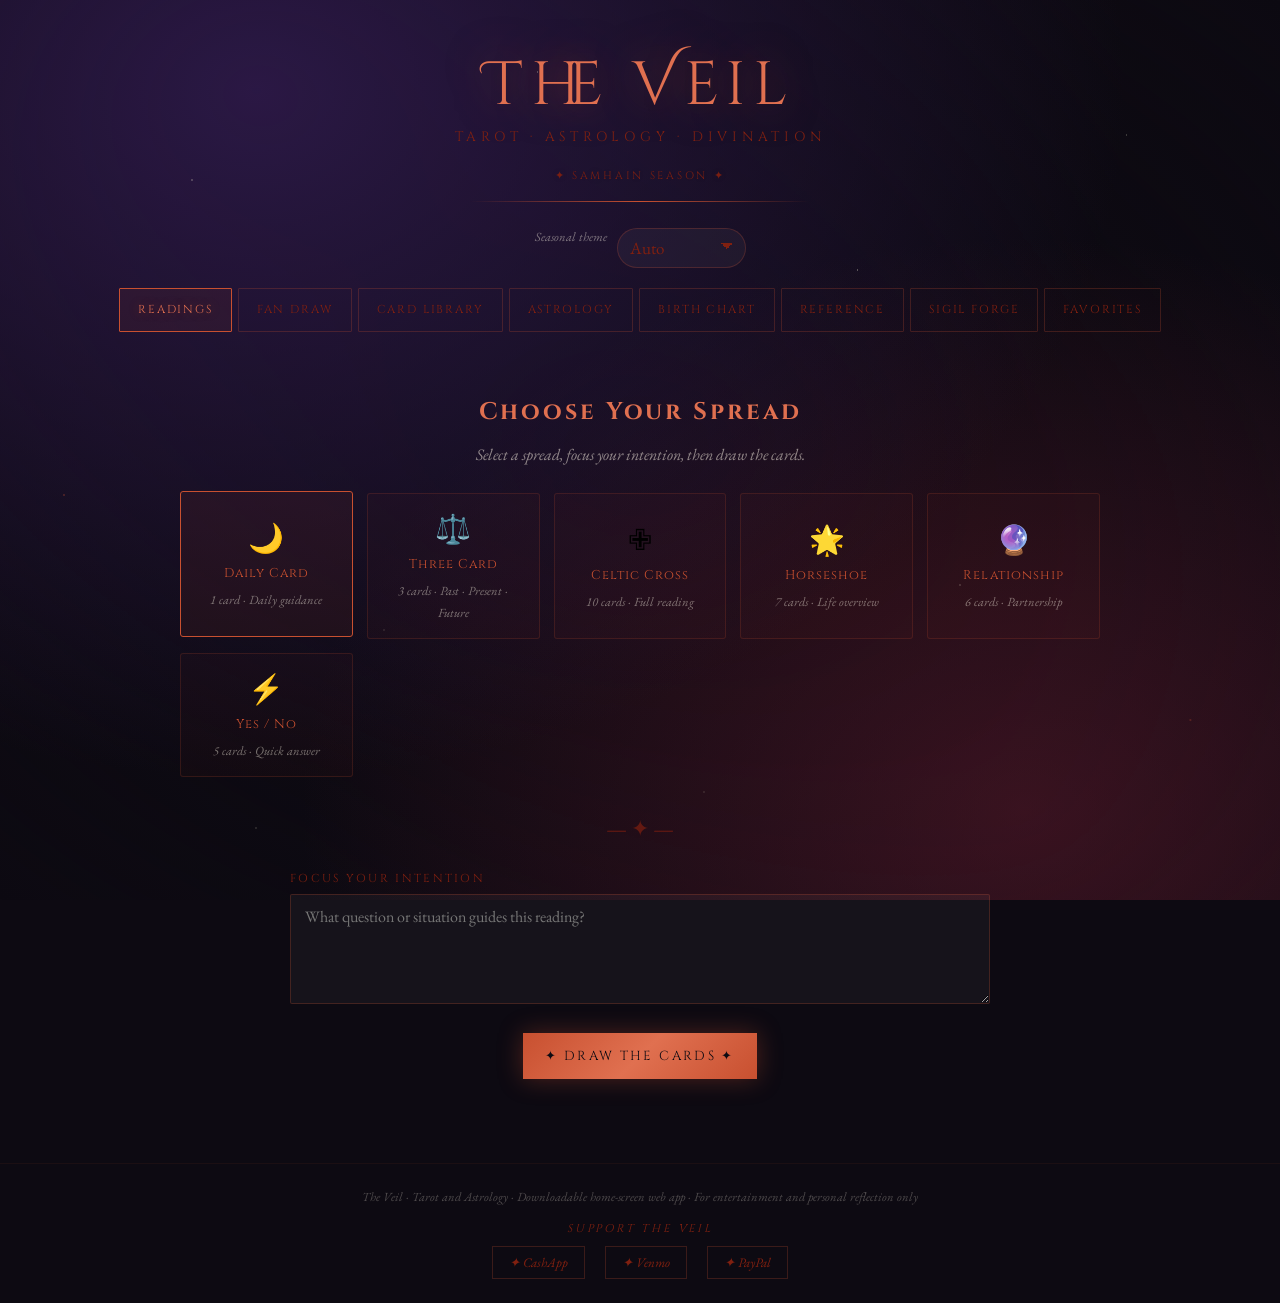
==== commit dc76ff09: "Full rebuild: fix astrology math, DST-aware timezones, rising-sign table, local 78-card deck, unique" ====
--- a/index.html
+++ b/index.html
@@ -13,6 +13,9 @@
   <meta property="og:title" content="The Veil — Tarot & Astrology" />
   <meta property="og:description" content="An installable tarot and astrology app with readings, birth charts, seasonal themes, sigils, and a spiritual reference library." />
   <meta property="og:type" content="website" />
+  <meta name="twitter:card" content="summary" />
+  <meta name="twitter:title" content="The Veil — Tarot & Astrology" />
+  <meta name="twitter:description" content="An installable tarot and astrology app with readings, birth charts, seasonal themes, sigils, and a spiritual reference library." />
   <link rel="manifest" href="./manifest.json" />
   <link rel="icon" type="image/svg+xml" href="./assets/favicon.svg" />
   <link rel="preconnect" href="https://fonts.googleapis.com">
@@ -187,7 +190,7 @@
           <input type="date" id="bcDate" />
         </div>
         <div class="form-group">
-          <label for="bcTime">Time of Birth</label>
+          <label for="bcTime">Time of Birth <span class="meta-copy">(optional)</span></label>
           <input type="time" id="bcTime" />
         </div>
         <div class="form-group">
@@ -199,6 +202,14 @@
       <div id="bcError" class="center meta-copy" style="margin-top:12px;color:#ffb8b8"></div>
       <div id="bcResult" class="hidden">
         <p class="center meta-copy" id="bcTimeNote"></p>
+        <div id="bcRisingWrap" class="hidden" style="max-width:560px;margin:0 auto 24px">
+          <div class="reading-panel-title" style="justify-content:center">✦ Possible Rising Signs</div>
+          <p class="center meta-copy" style="margin-bottom:12px">Find your birth time below — your rising sign is next to it. Times are approximate.</p>
+          <table class="planet-table" aria-label="Possible rising signs by birth time">
+            <thead><tr><th>Birth time</th><th>Rising sign</th></tr></thead>
+            <tbody id="bcRisingRows"></tbody>
+          </table>
+        </div>
         <div class="dominant-row" id="bcDominants"></div>
         <div class="chart-tabs">
           <button class="tab-btn active" data-bc-tab="chart">Chart Wheel</button>
--- a/styles.css
+++ b/styles.css
@@ -1,4 +1,5 @@
 :root {
+  --gold-rgb: 201,168,76;
   --ink: #0d0a12;
   --parchment: #f5ede0;
   --gold: #c9a84c;
@@ -14,7 +15,7 @@
 html{scroll-behavior:smooth}
 body{margin:0;background:var(--ink);color:var(--parchment);font-family:'EB Garamond',Georgia,serif;font-size:17px;min-height:100vh;overflow-x:hidden}
 body::before{content:'';position:fixed;inset:0;background:radial-gradient(ellipse at 20% 10%, rgba(46,26,74,0.9) 0%, transparent 60%),radial-gradient(ellipse at 80% 90%, rgba(124,32,53,0.4) 0%, transparent 50%),radial-gradient(ellipse at 50% 50%, rgba(13,10,18,1) 0%, transparent 100%);z-index:-2}
-body::after{content:'';position:fixed;inset:0;background-image:radial-gradient(1px 1px at 15% 20%, rgba(255,255,220,0.7) 0%, transparent 100%),radial-gradient(1px 1px at 42% 8%, rgba(255,255,220,0.5) 0%, transparent 100%),radial-gradient(1px 1px at 67% 30%, rgba(255,255,220,0.6) 0%, transparent 100%),radial-gradient(1px 1px at 88% 15%, rgba(255,255,220,0.4) 0%, transparent 100%),radial-gradient(1.5px 1.5px at 5% 55%, rgba(201,168,76,0.5) 0%, transparent 100%),radial-gradient(1px 1px at 30% 70%, rgba(255,255,220,0.3) 0%, transparent 100%),radial-gradient(1px 1px at 75% 65%, rgba(255,255,220,0.5) 0%, transparent 100%),radial-gradient(1.5px 1.5px at 93% 80%, rgba(201,168,76,0.4) 0%, transparent 100%),radial-gradient(1px 1px at 55% 88%, rgba(255,255,220,0.3) 0%, transparent 100%),radial-gradient(1px 1px at 20% 92%, rgba(255,255,220,0.4) 0%, transparent 100%);z-index:-1;pointer-events:none}
+body::after{content:'';position:fixed;inset:0;background-image:radial-gradient(1px 1px at 15% 20%, rgba(255,255,220,0.7) 0%, transparent 100%),radial-gradient(1px 1px at 42% 8%, rgba(255,255,220,0.5) 0%, transparent 100%),radial-gradient(1px 1px at 67% 30%, rgba(255,255,220,0.6) 0%, transparent 100%),radial-gradient(1px 1px at 88% 15%, rgba(255,255,220,0.4) 0%, transparent 100%),radial-gradient(1.5px 1.5px at 5% 55%, rgba(var(--gold-rgb),0.5) 0%, transparent 100%),radial-gradient(1px 1px at 30% 70%, rgba(255,255,220,0.3) 0%, transparent 100%),radial-gradient(1px 1px at 75% 65%, rgba(255,255,220,0.5) 0%, transparent 100%),radial-gradient(1.5px 1.5px at 93% 80%, rgba(var(--gold-rgb),0.4) 0%, transparent 100%),radial-gradient(1px 1px at 55% 88%, rgba(255,255,220,0.3) 0%, transparent 100%),radial-gradient(1px 1px at 20% 92%, rgba(255,255,220,0.4) 0%, transparent 100%);z-index:-1;pointer-events:none}
 a{color:inherit}
 img{max-width:100%}
 button,input,select{font:inherit}
@@ -24,18 +25,18 @@
 .skip-link:focus{left:8px}
 header{text-align:center;padding:52px 20px 18px;position:relative}
 header::after{content:'';display:block;width:min(340px,80vw);height:1px;background:linear-gradient(90deg, transparent, var(--gold), transparent);margin:18px auto 0}
-.site-title{font-family:'Cinzel Decorative',serif;font-size:clamp(2.2rem,6vw,3.8rem);color:var(--gold-light);letter-spacing:.12em;text-shadow:0 0 40px rgba(201,168,76,.5), 0 0 80px rgba(201,168,76,.2);line-height:1.15}
+.site-title{font-family:'Cinzel Decorative',serif;font-size:clamp(2.2rem,6vw,3.8rem);color:var(--gold-light);letter-spacing:.12em;text-shadow:0 0 40px rgba(var(--gold-rgb),.5), 0 0 80px rgba(var(--gold-rgb),.2);line-height:1.15}
 .site-sub{font-family:'Cinzel',serif;font-size:.85rem;letter-spacing:.35em;color:var(--gold-dim);text-transform:uppercase;margin-top:6px}
 .season-banner{margin-top:12px;text-align:center;font-family:'Cinzel',serif;font-size:.62rem;letter-spacing:.25em;color:var(--gold-dim);text-transform:uppercase;opacity:.8}
 .top-utility{display:flex;justify-content:center;gap:10px;flex-wrap:wrap;padding:8px 20px 0}
-.pill-select,.mini-btn{background:rgba(255,255,255,.04);border:1px solid rgba(201,168,76,.25);color:var(--gold-dim);padding:8px 12px;border-radius:999px}
+.pill-select,.mini-btn{background:rgba(255,255,255,.04);border:1px solid rgba(var(--gold-rgb),.25);color:var(--gold-dim);padding:8px 12px;border-radius:999px}
 .pill-select{appearance:none;-webkit-appearance:none;-moz-appearance:none;background-color:rgba(255,255,255,.04);background-image:linear-gradient(45deg,transparent 50%, var(--gold-dim) 50%),linear-gradient(135deg,var(--gold-dim) 50%, transparent 50%);background-position:calc(100% - 18px) calc(50% - 2px),calc(100% - 12px) calc(50% - 2px);background-size:6px 6px,6px 6px;background-repeat:no-repeat;padding-right:34px}
 .pill-select option{background:#130d1e;color:var(--gold-dim)}
 #sigilStyle{appearance:none;-webkit-appearance:none;-moz-appearance:none;background-color:rgba(255,255,255,.04);color:var(--gold-dim);background-image:linear-gradient(45deg,transparent 50%, var(--gold-dim) 50%),linear-gradient(135deg,var(--gold-dim) 50%, transparent 50%);background-position:calc(100% - 18px) calc(50% - 2px),calc(100% - 12px) calc(50% - 2px);background-size:6px 6px,6px 6px;background-repeat:no-repeat;padding-right:34px}
 .mini-btn{cursor:pointer;font-family:'Cinzel',serif;font-size:.7rem;letter-spacing:.12em;text-transform:uppercase}
 nav{display:flex;justify-content:center;flex-wrap:wrap;gap:6px;padding:20px 20px 0}
-.nav-btn,.tab-btn,.ref-tab,.lib-filter-btn{font-family:'Cinzel',serif;font-size:.72rem;letter-spacing:.16em;text-transform:uppercase;color:var(--gold-dim);background:transparent;border:1px solid rgba(201,168,76,.25);padding:10px 18px;cursor:pointer;border-radius:1px;transition:all .25s}
-.nav-btn:hover,.nav-btn.active,.tab-btn:hover,.tab-btn.active,.ref-tab:hover,.ref-tab.active,.lib-filter-btn:hover,.lib-filter-btn.active{color:var(--gold-light);border-color:var(--gold);background:rgba(201,168,76,.08);text-shadow:0 0 12px rgba(201,168,76,.4)}
+.nav-btn,.tab-btn,.ref-tab,.lib-filter-btn{font-family:'Cinzel',serif;font-size:.72rem;letter-spacing:.16em;text-transform:uppercase;color:var(--gold-dim);background:transparent;border:1px solid rgba(var(--gold-rgb),.25);padding:10px 18px;cursor:pointer;border-radius:1px;transition:all .25s}
+.nav-btn:hover,.nav-btn.active,.tab-btn:hover,.tab-btn.active,.ref-tab:hover,.ref-tab.active,.lib-filter-btn:hover,.lib-filter-btn.active{color:var(--gold-light);border-color:var(--gold);background:rgba(var(--gold-rgb),.08);text-shadow:0 0 12px rgba(var(--gold-rgb),.4)}
 .section{display:none;max-width:960px;margin:0 auto;padding:44px 20px 60px;animation:fadeUp .4s ease both}
 .section.visible{display:block}
 .section-title{font-family:'Cinzel',serif;font-size:1.5rem;color:var(--gold-light);text-align:center;letter-spacing:.12em;margin-bottom:8px}
@@ -44,9 +45,9 @@
 .spread-grid,.dominant-row,.grid-3,.grid-4{display:grid;gap:14px}
 .cards-area{display:flex;gap:20px;justify-content:center;align-items:flex-start;flex-wrap:wrap;margin-bottom:24px}
 .spread-grid{grid-template-columns:repeat(auto-fit,minmax(170px,1fr));margin-bottom:36px}
-.spread-card,.card-panel,.ref-card,.candle-card,.deity-card,.history-entry,.favorite-card{border:1px solid rgba(201,168,76,.18);padding:16px;background:rgba(201,168,76,.03);transition:all .25s;border-radius:3px}
+.spread-card,.card-panel,.ref-card,.candle-card,.deity-card,.history-entry,.favorite-card{border:1px solid rgba(var(--gold-rgb),.18);padding:16px;background:rgba(var(--gold-rgb),.03);transition:all .25s;border-radius:3px}
 .spread-card{cursor:pointer;text-align:center}
-.spread-card:hover,.spread-card.selected,.card-panel:hover,.ref-card:hover,.candle-card:hover,.deity-card:hover,.history-entry:hover,.favorite-card:hover{border-color:var(--gold);background:rgba(201,168,76,.08);transform:translateY(-2px)}
+.spread-card:hover,.spread-card.selected,.card-panel:hover,.ref-card:hover,.candle-card:hover,.deity-card:hover,.history-entry:hover,.favorite-card:hover{border-color:var(--gold);background:rgba(var(--gold-rgb),.08);transform:translateY(-2px)}
 .spread-icon{font-size:1.8rem;margin-bottom:8px;display:block}
 .spread-name,.card-name-tag,.candle-name,.ref-card-name,.deity-name,.reading-panel-title,.history-entry-spread,.energy-title{font-family:'Cinzel',serif;color:var(--gold);letter-spacing:.08em}
 .spread-name{display:block;font-size:.8rem;margin-bottom:5px}
@@ -54,84 +55,96 @@
 .center{text-align:center}
 .stack{display:flex;flex-direction:column;gap:14px}
 .draw-btn,.ghost-btn,.icon-btn{display:inline-flex;align-items:center;justify-content:center;gap:8px;font-family:'Cinzel',serif;font-size:.82rem;letter-spacing:.18em;text-transform:uppercase;border:none;cursor:pointer;padding:14px 22px}
-.draw-btn{color:var(--ink);background:linear-gradient(135deg, var(--gold) 0%, var(--gold-light) 50%, var(--gold) 100%);box-shadow:0 0 24px rgba(201,168,76,.35)}
-.draw-btn:hover{transform:translateY(-2px);box-shadow:0 4px 36px rgba(201,168,76,.5)}
+.draw-btn{color:var(--ink);background:linear-gradient(135deg, var(--gold) 0%, var(--gold-light) 50%, var(--gold) 100%);box-shadow:0 0 24px rgba(var(--gold-rgb),.35)}
+.draw-btn:hover{transform:translateY(-2px);box-shadow:0 4px 36px rgba(var(--gold-rgb),.5)}
 .draw-btn:disabled{opacity:.5;cursor:not-allowed;transform:none}
-.ghost-btn,.icon-btn{background:transparent;color:var(--gold-dim);border:1px solid rgba(201,168,76,.25)}
-.ghost-btn:hover,.icon-btn:hover{color:var(--gold-light);border-color:var(--gold);background:rgba(201,168,76,.08)}
+.ghost-btn,.icon-btn{background:transparent;color:var(--gold-dim);border:1px solid rgba(var(--gold-rgb),.25)}
+.ghost-btn:hover,.icon-btn:hover{color:var(--gold-light);border-color:var(--gold);background:rgba(var(--gold-rgb),.08)}
 .form-grid{display:grid;grid-template-columns:repeat(2,minmax(0,1fr));gap:14px;max-width:560px;margin:0 auto 24px}
 .form-group label{font-family:'Cinzel',serif;font-size:.72rem;letter-spacing:.2em;color:var(--gold-dim);text-transform:uppercase;display:block;margin-bottom:8px}
-.form-group input,.form-group select,.lib-search,textarea{width:100%;background:rgba(255,255,255,.04);border:1px solid rgba(201,168,76,.25);color:var(--parchment);font-family:'EB Garamond',serif;font-size:1rem;padding:11px 14px;outline:none;border-radius:2px}
+.form-group input,.form-group select,.lib-search,textarea{width:100%;background:rgba(255,255,255,.04);border:1px solid rgba(var(--gold-rgb),.25);color:var(--parchment);font-family:'EB Garamond',serif;font-size:1rem;padding:11px 14px;outline:none;border-radius:2px}
 .form-group textarea{min-height:110px;resize:vertical}
 .library-controls,.ref-tabs,.toolbar,.horoscope-tabs,.chart-tabs{display:flex;gap:10px;flex-wrap:wrap;justify-content:center}
 .lib-grid,.ref-grid,.candle-grid,.deity-grid,.favorite-grid{display:grid;grid-template-columns:repeat(auto-fill,minmax(180px,1fr));gap:14px}
-.lib-card{border:1px solid rgba(201,168,76,.18);background:rgba(201,168,76,.02);padding:12px 10px 14px;text-align:center;transition:all .25s;border-radius:2px;cursor:pointer;position:relative}
-.lib-card:hover{border-color:var(--gold);background:rgba(201,168,76,.07);transform:translateY(-3px)}
+.lib-card{border:1px solid rgba(var(--gold-rgb),.18);background:rgba(var(--gold-rgb),.02);padding:12px 10px 14px;text-align:center;transition:all .25s;border-radius:2px;cursor:pointer;position:relative}
+.lib-card:hover{border-color:var(--gold);background:rgba(var(--gold-rgb),.07);transform:translateY(-3px)}
 .lc-img,.card-img-wrap,.modal-img-wrap{background:#0a0612;border-radius:3px;display:flex;align-items:center;justify-content:center;overflow:hidden}
 .lc-img{width:70px;height:116px;margin:0 auto 10px}
 .lc-img img,.card-img-wrap img,.modal-img-wrap img{width:100%;height:100%;object-fit:cover;display:block}
 .lc-name{font-family:'Cinzel',serif;font-size:.67rem;color:var(--gold);letter-spacing:.08em;line-height:1.4;margin-bottom:4px}
 .lc-suit{font-size:.7rem;color:rgba(245,237,224,.35);font-style:italic}
-.favorite-toggle{position:absolute;top:6px;right:6px;background:rgba(13,10,18,.8);border:1px solid rgba(201,168,76,.2);color:var(--gold-dim);min-width:36px;min-height:36px;border-radius:999px;cursor:pointer}
+.favorite-toggle{position:absolute;top:6px;right:6px;background:rgba(13,10,18,.8);border:1px solid rgba(var(--gold-rgb),.2);color:var(--gold-dim);min-width:36px;min-height:36px;border-radius:999px;cursor:pointer}
 .favorite-toggle.active{color:var(--gold-light);border-color:var(--gold)}
-.reading-panel,.energy-panel{background:rgba(46,26,74,.3);border:1px solid rgba(201,168,76,.2);border-radius:4px;padding:24px 28px;margin-top:24px;position:relative;overflow:hidden}
+.reading-panel,.energy-panel{background:rgba(46,26,74,.3);border:1px solid rgba(var(--gold-rgb),.2);border-radius:4px;padding:24px 28px;margin-top:24px;position:relative;overflow:hidden}
 .reading-panel::before,.energy-panel::before{content:'';position:absolute;top:0;left:0;right:0;height:1px;background:linear-gradient(90deg,transparent,var(--gold-dim),transparent)}
 .reading-panel-title,.energy-title{font-size:.8rem;letter-spacing:.25em;text-transform:uppercase;margin-bottom:14px;display:flex;align-items:center;gap:12px}
-.reading-panel-title::after,.energy-title::after{content:'';flex:1;height:1px;background:rgba(201,168,76,.15)}
+.reading-panel-title::after,.energy-title::after{content:'';flex:1;height:1px;background:rgba(var(--gold-rgb),.15)}
 .reading-text,.horoscope-text{line-height:1.85;color:rgba(245,237,224,.88);font-size:1rem}
 .tarot-card-wrap{text-align:center}
-.tarot-card-inner{width:130px;background:linear-gradient(160deg,#1e1233 0%,#130d1e 100%);border:1px solid rgba(201,168,76,.4);border-radius:6px;padding:10px 8px 12px;display:inline-block;box-shadow:0 8px 32px rgba(0,0,0,.5);cursor:pointer}
+.tarot-card-inner{width:130px;background:linear-gradient(160deg,#1e1233 0%,#130d1e 100%);border:1px solid rgba(var(--gold-rgb),.4);border-radius:6px;padding:10px 8px 12px;display:inline-block;box-shadow:0 8px 32px rgba(0,0,0,.5);cursor:pointer}
 .tarot-card-inner.reversed{transform:rotate(180deg);border-color:rgba(124,32,53,.6)}
 .card-img-wrap{width:114px;height:190px;margin-bottom:8px}
-.card-no-img{font-size:2.5rem;color:rgba(201,168,76,.3)}
+.card-no-img{font-size:2.5rem;color:rgba(var(--gold-rgb),.3)}
 .reversed-tag{font-size:.58rem;color:var(--crimson);display:block;letter-spacing:.15em;margin-top:2px}
 .fan-wrapper{position:relative;width:100%;max-width:800px;height:260px;margin:0 auto 30px}
-.fan-card{position:absolute;bottom:0;width:70px;height:115px;background:linear-gradient(160deg,#1e1233 0%,#130d1e 100%);background-image:url('./assets/card-back.png');background-size:cover;background-position:center;border:1px solid rgba(201,168,76,.3);border-radius:5px;cursor:pointer;transform-origin:bottom center;transition:transform .25s,box-shadow .25s;border-radius:5px}
-.fan-card:hover,.fan-card.selected{box-shadow:0 -8px 30px rgba(201,168,76,.4);border-color:var(--gold)}
+.fan-card{position:absolute;bottom:0;-webkit-tap-highlight-color:transparent;touch-action:manipulation;width:70px;height:115px;background:linear-gradient(160deg,#1e1233 0%,#130d1e 100%);background-image:url('./assets/card-back.png');background-size:cover;background-position:center;border:1px solid rgba(var(--gold-rgb),.3);border-radius:5px;cursor:pointer;transform-origin:bottom center;transition:transform .25s,box-shadow .25s;border-radius:5px}
+.fan-card:hover,.fan-card.selected{box-shadow:0 -8px 30px rgba(var(--gold-rgb),.4);border-color:var(--gold)}
 .relationship-tools{margin:0 auto 24px}
-.reading-id-pill{display:inline-flex;align-items:center;justify-content:center;margin:6px 0 8px;padding:5px 10px;border:1px solid rgba(201,168,76,.28);border-radius:999px;font-family:'Cinzel',serif;font-size:.64rem;letter-spacing:.14em;color:var(--gold-light);background:rgba(201,168,76,.06)}
-.ai-reading{margin-top:14px;padding-top:14px;border-top:1px solid rgba(201,168,76,.16)}
-.aspect-list{margin-top:14px;padding-top:12px;border-top:1px solid rgba(201,168,76,.15)}
+.reading-id-pill{display:inline-flex;align-items:center;justify-content:center;margin:6px 0 8px;padding:5px 10px;border:1px solid rgba(var(--gold-rgb),.28);border-radius:999px;font-family:'Cinzel',serif;font-size:.64rem;letter-spacing:.14em;color:var(--gold-light);background:rgba(var(--gold-rgb),.06)}
+.ai-reading{margin-top:14px;padding-top:14px;border-top:1px solid rgba(var(--gold-rgb),.16)}
+.aspect-list{margin-top:14px;padding-top:12px;border-top:1px solid rgba(var(--gold-rgb),.15)}
 .aspect-list p{margin:.35em 0}
 .chart-wheel-wrap{background:#0d0a12;border-radius:50%;display:flex;align-items:center;justify-content:center;padding:8px;width:fit-content;max-width:100%;margin:0 auto 24px}
-.chart-wheel-wrap svg{max-width:460px;width:100%;height:auto;display:block;filter:drop-shadow(0 0 30px rgba(201,168,76,.15))}
+.chart-wheel-wrap svg{max-width:460px;width:100%;height:auto;display:block;filter:drop-shadow(0 0 30px rgba(var(--gold-rgb),.15))}
 .planet-table{width:100%;max-width:720px;margin:0 auto 24px;border-collapse:collapse}
-.planet-table th,.planet-table td{padding:10px 12px;border-bottom:1px solid rgba(201,168,76,.12);text-align:left}
+#bcPlanetsView,#bcRisingWrap{overflow-x:auto}
+.planet-table{min-width:340px}
+.planet-table th,.planet-table td{padding:10px 12px;border-bottom:1px solid rgba(var(--gold-rgb),.12);text-align:left}
 .planet-table th{font-family:'Cinzel',serif;font-size:.68rem;letter-spacing:.18em;color:var(--gold-dim);text-transform:uppercase}
 .planet-symbol{font-size:1.1rem;margin-right:6px}
-.dominant-pill,.ref-meta-pill,.badge{font-family:'Cinzel',serif;font-size:.68rem;letter-spacing:.12em;border:1px solid rgba(201,168,76,.25);color:var(--gold);padding:6px 12px;border-radius:999px;display:inline-block}
+.dominant-pill,.ref-meta-pill,.badge{font-family:'Cinzel',serif;font-size:.68rem;letter-spacing:.12em;border:1px solid rgba(var(--gold-rgb),.25);color:var(--gold);padding:6px 12px;border-radius:999px;display:inline-block}
 .ref-card-props,.candle-props{font-size:.78rem;color:rgba(245,237,224,.68);line-height:1.55;margin-bottom:8px}
 .ref-card-meta{display:flex;flex-wrap:wrap;gap:6px;margin-top:8px}
 .zodiac-display{text-align:center;margin-bottom:22px}
-.zodiac-symbol{font-size:4rem;display:block;margin-bottom:8px;filter:drop-shadow(0 0 20px rgba(201,168,76,.5))}
+.zodiac-symbol{font-size:4rem;display:block;margin-bottom:8px;filter:drop-shadow(0 0 20px rgba(var(--gold-rgb),.5))}
 .zodiac-name{font-family:'Cinzel',serif;font-size:1.4rem;color:var(--gold-light);letter-spacing:.12em}
 .zodiac-dates{font-size:.85rem;color:rgba(245,237,224,.45);font-style:italic;margin-top:4px}
-.moon-widget{max-width:420px;margin:0 auto 28px;padding:20px;border:1px solid rgba(201,168,76,.15);background:rgba(201,168,76,.02);text-align:center}
-.astro-note{max-width:760px;margin:0 auto 24px;border-top:1px solid rgba(201,168,76,.18);border-bottom:1px solid rgba(201,168,76,.18);padding:12px 0;color:rgba(245,237,224,.76);line-height:1.65}
+.moon-widget{max-width:420px;margin:0 auto 28px;padding:20px;border:1px solid rgba(var(--gold-rgb),.15);background:rgba(var(--gold-rgb),.02);text-align:center}
+.astro-note{max-width:760px;margin:0 auto 24px;border-top:1px solid rgba(var(--gold-rgb),.18);border-bottom:1px solid rgba(var(--gold-rgb),.18);padding:12px 0;color:rgba(245,237,224,.76);line-height:1.65}
 .astro-note summary{cursor:pointer;font-family:'Cinzel',serif;font-size:.78rem;letter-spacing:.18em;text-transform:uppercase;color:var(--gold);text-align:center}
 .astro-note p{margin:12px 0 0}
 .modal-overlay,.ref-modal-overlay{display:none;position:fixed;inset:0;background:rgba(0,0,0,.82);z-index:999;align-items:center;justify-content:center;padding:20px;backdrop-filter:blur(4px)}
 .modal-overlay.open,.ref-modal-overlay.open{display:flex}
-.modal-box,.ref-modal-box{background:var(--smoke);border:1px solid rgba(201,168,76,.4);max-width:700px;width:100%;max-height:90vh;overflow:auto;padding:28px;position:relative;border-radius:4px}
+.modal-box,.ref-modal-box{background:var(--smoke);border:1px solid rgba(var(--gold-rgb),.4);max-width:700px;width:100%;max-height:90vh;overflow:auto;padding:28px;position:relative;border-radius:4px}
 .modal-close{position:absolute;top:10px;right:12px;background:none;border:none;color:var(--gold-dim);font-size:1.5rem;cursor:pointer}
 .modal-card-header{display:flex;gap:24px;margin-bottom:20px;align-items:flex-start}
-.modal-img-wrap{width:110px;min-width:110px;height:184px;border:1px solid rgba(201,168,76,.3)}
+.modal-img-wrap{width:110px;min-width:110px;height:184px;border:1px solid rgba(var(--gold-rgb),.3)}
 .result-actions{display:flex;gap:10px;justify-content:center;flex-wrap:wrap;margin-top:20px}
 .hidden{display:none!important}
-.season-banner{text-align:center;font-family:'Cinzel',serif;font-size:.68rem;letter-spacing:.25em;color:var(--gold-dim);text-transform:uppercase;padding:10px 12px 0;opacity:.95;text-shadow:0 0 16px rgba(201,168,76,.25)}
+.season-banner{text-align:center;font-family:'Cinzel',serif;font-size:.68rem;letter-spacing:.25em;color:var(--gold-dim);text-transform:uppercase;padding:10px 12px 0;opacity:.95;text-shadow:0 0 16px rgba(var(--gold-rgb),.25)}
 .chart-legend{display:flex;gap:24px;justify-content:center;align-items:center;margin-bottom:12px;font-family:'Cinzel',serif;font-size:.75rem;letter-spacing:.1em;color:rgba(245,237,224,.75)}
-.legend-item{display:inline-flex;gap:8px;align-items:center}.legend-dot{width:10px;height:10px;border-radius:50%;display:inline-block}.legend-dot.natal{background:rgba(201,168,76,.95);box-shadow:0 0 8px rgba(201,168,76,.4)}.legend-dot.transit{background:rgba(78,190,200,.95);box-shadow:0 0 8px rgba(78,190,200,.4)}
-.support-links{display:flex;justify-content:center;gap:20px;flex-wrap:wrap}.support-links a{color:var(--gold-dim);text-decoration:none;font-size:.82rem;border:1px solid rgba(201,168,76,.25);padding:7px 16px;transition:all .25s}.support-links a:hover{color:var(--gold-light);border-color:var(--gold);background:rgba(201,168,76,.08)}
-footer{text-align:center;padding:24px;color:rgba(245,237,224,.28);font-size:.78rem;font-style:italic;border-top:1px solid rgba(201,168,76,.08)}
+.legend-item{display:inline-flex;gap:8px;align-items:center}.legend-dot{width:10px;height:10px;border-radius:50%;display:inline-block}.legend-dot.natal{background:rgba(var(--gold-rgb),.95);box-shadow:0 0 8px rgba(var(--gold-rgb),.4)}.legend-dot.transit{background:rgba(78,190,200,.95);box-shadow:0 0 8px rgba(78,190,200,.4)}
+.support-links{display:flex;justify-content:center;gap:20px;flex-wrap:wrap}.support-links a{color:var(--gold-dim);text-decoration:none;font-size:.82rem;border:1px solid rgba(var(--gold-rgb),.25);padding:7px 16px;transition:all .25s}.support-links a:hover{color:var(--gold-light);border-color:var(--gold);background:rgba(var(--gold-rgb),.08)}
+footer{text-align:center;padding:24px;color:rgba(245,237,224,.28);font-size:.78rem;font-style:italic;border-top:1px solid rgba(var(--gold-rgb),.08)}
 .install-note{font-size:.85rem;color:rgba(245,237,224,.56)}
-body.season-imbolc{--gold:#b8c4d4;--gold-light:#d4e4f0;--gold-dim:#6a8099;--crimson:#4a6080}
-body.season-ostara{--gold:#7ab87a;--gold-light:#a8d8a8;--gold-dim:#4a7a4a;--crimson:#2d6a4f}
-body.season-beltane{--gold:#d4769a;--gold-light:#f0a0c0;--gold-dim:#8a4a62;--crimson:#c04080}
-body.season-litha{--gold:#e8c97e;--gold-light:#ffe08a;--gold-dim:#b89440;--crimson:#c86020}
-body.season-lughnasadh{--gold:#d4943a;--gold-light:#f0b460;--gold-dim:#8a5820;--crimson:#9a3020}
-body.season-mabon{--gold:#c87840;--gold-light:#e09860;--gold-dim:#804820;--crimson:#8a3010}
-body.season-samhain{--gold:#c85030;--gold-light:#e07050;--gold-dim:#802010;--crimson:#601808}
-body.season-yule{--gold:#80b0d4;--gold-light:#a8d0f0;--gold-dim:#406888;--crimson:#284860}
+body.season-imbolc{--gold-rgb:184,196,212;--gold:#b8c4d4;--gold-light:#d4e4f0;--gold-dim:#6a8099;--crimson:#4a6080}
+body.season-ostara{--gold-rgb:122,184,122;--gold:#7ab87a;--gold-light:#a8d8a8;--gold-dim:#4a7a4a;--crimson:#2d6a4f}
+body.season-beltane{--gold-rgb:212,118,154;--gold:#d4769a;--gold-light:#f0a0c0;--gold-dim:#8a4a62;--crimson:#c04080}
+body.season-litha{--gold-rgb:232,201,126;--gold:#e8c97e;--gold-light:#ffe08a;--gold-dim:#b89440;--crimson:#c86020}
+body.season-lughnasadh{--gold-rgb:212,148,58;--gold:#d4943a;--gold-light:#f0b460;--gold-dim:#8a5820;--crimson:#9a3020}
+body.season-mabon{--gold-rgb:200,120,64;--gold:#c87840;--gold-light:#e09860;--gold-dim:#804820;--crimson:#8a3010}
+body.season-samhain{--gold-rgb:200,80,48;--gold:#c85030;--gold-light:#e07050;--gold-dim:#802010;--crimson:#601808}
+body.season-yule{--gold-rgb:128,176,212;--gold:#80b0d4;--gold-light:#a8d0f0;--gold-dim:#406888;--crimson:#284860}
 @keyframes fadeUp{from{opacity:0;transform:translateY(15px)}to{opacity:1;transform:translateY(0)}}
-@media (max-width:720px){.form-grid{grid-template-columns:1fr}.spread-grid,.lib-grid,.ref-grid,.candle-grid,.deity-grid,.favorite-grid{grid-template-columns:repeat(auto-fill,minmax(150px,1fr))}.modal-card-header{flex-direction:column;align-items:center}.tarot-card-inner{width:110px}.card-img-wrap{width:94px;height:160px}.site-sub{letter-spacing:.2em}.nav-btn,.tab-btn,.ref-tab,.lib-filter-btn{padding:12px 14px;font-size:.68rem}.fan-wrapper{height:310px;max-width:360px;overflow:visible;margin-top:10px}.fan-card{width:54px;height:88px;bottom:26px;transform-origin:50% 120%}.fan-card:active,.fan-card:focus-visible{box-shadow:0 -8px 28px rgba(201,168,76,.55);border-color:var(--gold-light)}}
+
+@media (min-width:721px) and (max-width:1024px){
+  .section{max-width:860px;padding:36px 28px 50px}
+  .spread-grid{grid-template-columns:repeat(auto-fit,minmax(160px,1fr))}
+  .lib-grid,.ref-grid,.candle-grid,.deity-grid,.favorite-grid{grid-template-columns:repeat(auto-fill,minmax(170px,1fr))}
+  .fan-wrapper{max-width:700px;height:280px}
+  .modal-box,.ref-modal-box{max-width:640px}
+  header{padding:44px 20px 16px}
+}
+
+@media (max-width:720px){.form-grid{grid-template-columns:1fr}.spread-grid,.lib-grid,.ref-grid,.candle-grid,.deity-grid,.favorite-grid{grid-template-columns:repeat(auto-fill,minmax(150px,1fr))}.modal-card-header{flex-direction:column;align-items:center}.tarot-card-inner{width:110px}.card-img-wrap{width:94px;height:160px}.site-sub{letter-spacing:.2em}.nav-btn,.tab-btn,.ref-tab,.lib-filter-btn{padding:12px 14px;font-size:.68rem}.fan-wrapper{height:310px;max-width:360px;overflow:visible;margin-top:10px}.fan-card{width:54px;height:88px;bottom:26px;transform-origin:50% 120%}.fan-card:active,.fan-card:focus-visible{box-shadow:0 -8px 28px rgba(var(--gold-rgb),.55);border-color:var(--gold-light)}}
 @media print{body::before,body::after,nav,.top-utility,footer,.result-actions,.toolbar,.skip-link,.modal-overlay,.ref-modal-overlay{display:none!important}body{background:#0d0a12;color:#f5ede0}header{padding-top:20px}.section{display:block!important;padding:10px 0 20px}.section:not(.print-target){display:none!important}}
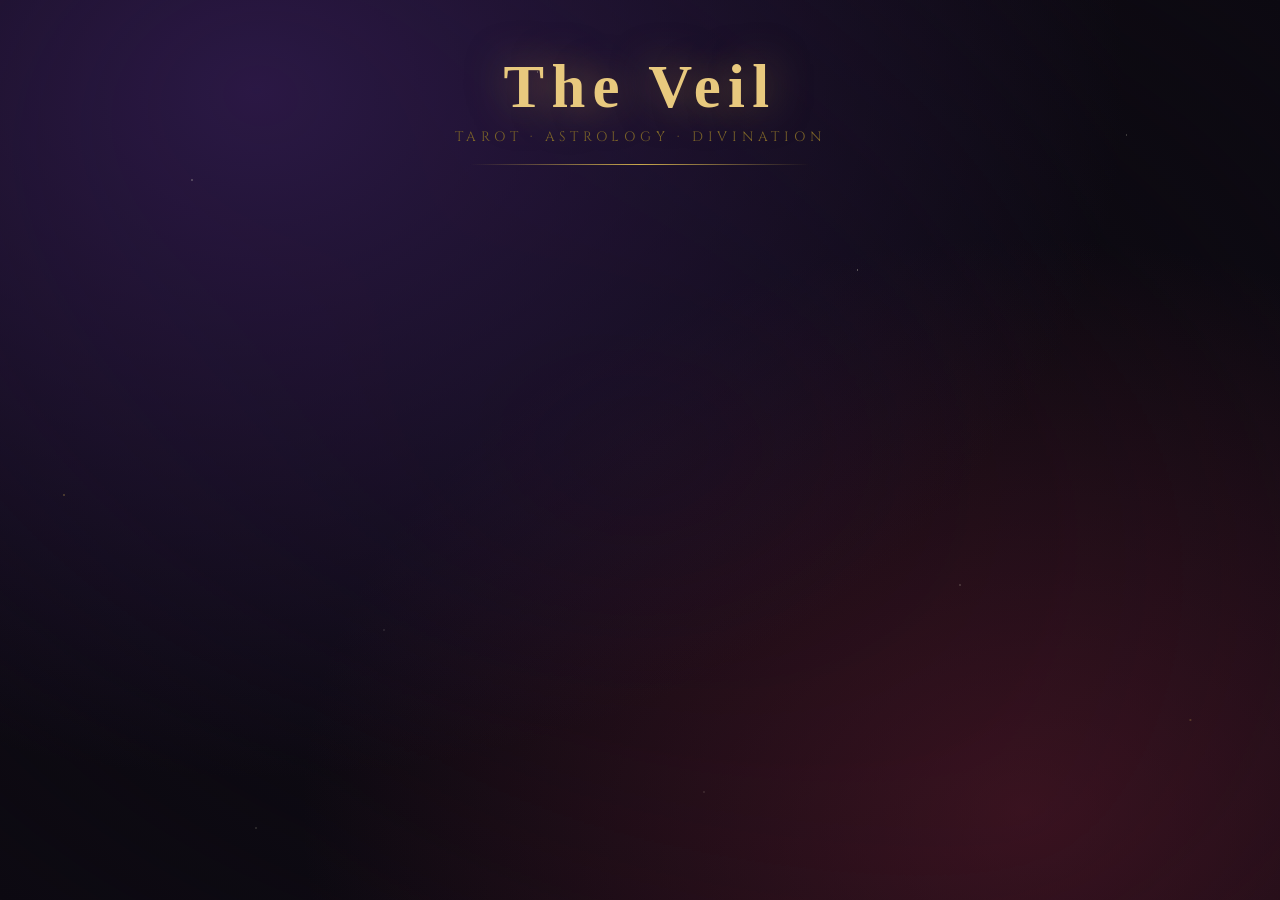
==== commit 53dd0fb1: "fix: correct mojibake in index.html and add runtime fallback to replace common mojibake sequences" ====
--- a/index.html
+++ b/index.html
@@ -1,324 +1,1051 @@
 <!DOCTYPE html>
 <html lang="en">
 <head>
-  <meta charset="UTF-8" />
-  <meta name="viewport" content="width=device-width, initial-scale=1.0" />
-  <title>The Veil — Tarot & Astrology</title>
-  <meta name="description" content="Tarot readings, astrology, birth charts, transits, sigils, and spiritual reference tools in an installable web app." />
-  <meta name="theme-color" content="#c9a84c" />
-  <meta name="mobile-web-app-capable" content="yes" />
-  <meta name="apple-mobile-web-app-capable" content="yes" />
-  <meta name="apple-mobile-web-app-status-bar-style" content="black-translucent" />
-  <meta name="apple-mobile-web-app-title" content="The Veil" />
-  <meta property="og:title" content="The Veil — Tarot & Astrology" />
-  <meta property="og:description" content="An installable tarot and astrology app with readings, birth charts, seasonal themes, sigils, and a spiritual reference library." />
-  <meta property="og:type" content="website" />
-  <meta name="twitter:card" content="summary" />
-  <meta name="twitter:title" content="The Veil — Tarot & Astrology" />
-  <meta name="twitter:description" content="An installable tarot and astrology app with readings, birth charts, seasonal themes, sigils, and a spiritual reference library." />
-  <link rel="manifest" href="./manifest.json" />
-  <link rel="icon" type="image/svg+xml" href="./assets/favicon.svg" />
-  <link rel="preconnect" href="https://fonts.googleapis.com">
-  <link rel="preconnect" href="https://fonts.gstatic.com" crossorigin>
-  <link href="https://fonts.googleapis.com/css2?family=Cinzel+Decorative:wght@400;700&family=Cinzel:wght@400;600&family=EB+Garamond:ital,wght@0,400;0,500;1,400&display=swap" rel="stylesheet">
-  <link rel="stylesheet" href="./styles.css" />
-  <script type="application/ld+json">
-  {
-    "@context": "https://schema.org",
-    "@type": "WebApplication",
-    "name": "The Veil",
-    "applicationCategory": "LifestyleApplication",
-    "operatingSystem": "Any",
-    "description": "Tarot readings, astrology, birth charts, transits, sigils, and spiritual reference tools.",
-    "offers": {"@type": "Offer", "price": "0", "priceCurrency": "USD"}
-  }
-  </script>
+<meta charset="utf-8">
+<meta name="viewport" content="width=device-width, initial-scale=1.0">
+<title>The Veil — Tarot & Astrology</title>
+<link rel="icon" type="image/svg+xml" href="favicon.svg">
+<link rel="manifest" href="/manifest.json">
+<meta name="theme-color" content="#c9a84c">
+<meta name="mobile-web-app-capable" content="yes">
+<meta name="apple-mobile-web-app-capable" content="yes">
+<meta name="apple-mobile-web-app-status-bar-style" content="black-translucent">
+<meta name="apple-mobile-web-app-title" content="The Veil">
+<meta name="description" content="Tarot readings, astrology, birth charts, and divination">
+<link rel="preconnect" href="https://fonts.googleapis.com">
+<link href="https://fonts.googleapis.com/css2?family=Cinzel+Decorative:wght@400;700&family=Cinzel:wght@400;600&family=EB+Garamond:ital,wght@0,400;0,500;1,400&display=swap" rel="stylesheet">
+<style>
+  :root {
+    --ink: #0d0a12;
+    --parchment: #f5ede0;
+    --gold: #c9a84c;
+    --gold-light: #e8c97e;
+    --gold-dim: #7a6228;
+    --crimson: #7c2035;
+    --violet: #2e1a4a;
+    --smoke: #1a1226;
+    --card-bg: #130d1e;
+  }
+
+  * { margin: 0; padding: 0; box-sizing: border-box; }
+
+  body {
+    background: var(--ink);
+    color: var(--parchment);
+    font-family: 'EB Garamond', Georgia, serif;
+    font-size: 17px;
+    min-height: 100vh;
+    overflow-x: hidden;
+  }
+
+  body::before {
+    content: '';
+    position: fixed; inset: 0;
+    background:
+      radial-gradient(ellipse at 20% 10%, rgba(46,26,74,0.9) 0%, transparent 60%),
+      radial-gradient(ellipse at 80% 90%, rgba(124,32,53,0.4) 0%, transparent 50%),
+      radial-gradient(ellipse at 50% 50%, rgba(13,10,18,1) 0%, transparent 100%);
+    z-index: -2;
+  }
+
+  body::after {
+    content: '';
+    position: fixed; inset: 0;
+    background-image:
+      radial-gradient(1px 1px at 15% 20%, rgba(255,255,220,0.7) 0%, transparent 100%),
+      radial-gradient(1px 1px at 42% 8%, rgba(255,255,220,0.5) 0%, transparent 100%),
+      radial-gradient(1px 1px at 67% 30%, rgba(255,255,220,0.6) 0%, transparent 100%),
+      radial-gradient(1px 1px at 88% 15%, rgba(255,255,220,0.4) 0%, transparent 100%),
+      radial-gradient(1.5px 1.5px at 5% 55%, rgba(201,168,76,0.5) 0%, transparent 100%),
+      radial-gradient(1px 1px at 30% 70%, rgba(255,255,220,0.3) 0%, transparent 100%),
+      radial-gradient(1px 1px at 75% 65%, rgba(255,255,220,0.5) 0%, transparent 100%),
+      radial-gradient(1.5px 1.5px at 93% 80%, rgba(201,168,76,0.4) 0%, transparent 100%),
+      radial-gradient(1px 1px at 55% 88%, rgba(255,255,220,0.3) 0%, transparent 100%),
+      radial-gradient(1px 1px at 20% 92%, rgba(255,255,220,0.4) 0%, transparent 100%);
+    z-index: -1;
+    pointer-events: none;
+  }
+
+  header {
+    text-align: center;
+    padding: 52px 20px 32px;
+    position: relative;
+  }
+
+  header::after {
+    content: '';
+    display: block;
+    width: 340px; height: 1px;
+    background: linear-gradient(90deg, transparent, var(--gold), transparent);
+    margin: 18px auto 0;
+  }
+
+  .site-title {
+    font-family: 'Cinzel Decorative', serif;
+    font-size: clamp(2.2rem, 6vw, 3.8rem);
+    color: var(--gold-light);
+    letter-spacing: 0.12em;
+    text-shadow: 0 0 40px rgba(201,168,76,0.5), 0 0 80px rgba(201,168,76,0.2);
+    line-height: 1.15;
+  }
+
+  .site-sub {
+    font-family: 'Cinzel', serif;
+    font-size: 0.85rem;
+    letter-spacing: 0.35em;
+    color: var(--gold-dim);
+    text-transform: uppercase;
+    margin-top: 6px;
+  }
+
+  nav {
+    display: flex;
+    justify-content: center;
+    flex-wrap: wrap;
+    gap: 6px;
+    padding: 20px 20px 0;
+  }
+
+  .nav-btn {
+    font-family: 'Cinzel', serif;
+    font-size: 0.72rem;
+    letter-spacing: 0.2em;
+    text-transform: uppercase;
+    color: var(--gold-dim);
+    background: transparent;
+    border: 1px solid rgba(201,168,76,0.25);
+    padding: 9px 18px;
+    cursor: pointer;
+    transition: all 0.3s;
+    border-radius: 1px;
+  }
+
+  .nav-btn:hover, .nav-btn.active {
+    color: var(--gold-light);
+    border-color: var(--gold);
+    background: rgba(201,168,76,0.07);
+    text-shadow: 0 0 12px rgba(201,168,76,0.4);
+  }
+
+  .section {
+    display: none;
+    max-width: 960px;
+    margin: 0 auto;
+    padding: 44px 20px 60px;
+    animation: fadeUp 0.5s ease both;
+  }
+
+  .section.visible { display: block; }
+
+  @keyframes fadeUp {
+    from { opacity: 0; transform: translateY(20px); }
+    to { opacity: 1; transform: translateY(0); }
+  }
+
+  .section-title {
+    font-family: 'Cinzel', serif;
+    font-size: 1.5rem;
+    color: var(--gold-light);
+    text-align: center;
+    letter-spacing: 0.12em;
+    margin-bottom: 8px;
+  }
+
+  .section-desc {
+    text-align: center;
+    color: rgba(245,237,224,0.55);
+    font-style: italic;
+    margin-bottom: 36px;
+    font-size: 1rem;
+  }
+
+  .ornament {
+    text-align: center;
+    color: var(--gold-dim);
+    font-size: 1.4rem;
+    margin: 0 0 28px;
+    opacity: 0.7;
+  }
+
+  .spread-grid {
+    display: grid;
+    grid-template-columns: repeat(auto-fit, minmax(170px, 1fr));
+    gap: 14px;
+    margin-bottom: 36px;
+  }
+
+  .spread-card {
+    border: 1px solid rgba(201,168,76,0.22);
+    padding: 18px 14px;
+    cursor: pointer;
+    text-align: center;
+    transition: all 0.3s;
+    background: rgba(201,168,76,0.03);
+    border-radius: 2px;
+  }
+
+  .spread-card:hover, .spread-card.selected {
+    border-color: var(--gold);
+    background: rgba(201,168,76,0.1);
+    box-shadow: 0 0 20px rgba(201,168,76,0.1);
+  }
+
+  .spread-card .spread-icon { font-size: 1.8rem; margin-bottom: 8px; display: block; }
+
+  .spread-card .spread-name {
+    font-family: 'Cinzel', serif;
+    font-size: 0.8rem;
+    color: var(--gold);
+    letter-spacing: 0.1em;
+    display: block;
+    margin-bottom: 5px;
+  }
+
+  .spread-card .spread-count {
+    font-size: 0.78rem;
+    color: rgba(245,237,224,0.45);
+    font-style: italic;
+  }
+
+  .draw-btn {
+    display: block;
+    margin: 0 auto 40px;
+    font-family: 'Cinzel', serif;
+    font-size: 0.85rem;
+    letter-spacing: 0.25em;
+    text-transform: uppercase;
+    color: var(--ink);
+    background: linear-gradient(135deg, var(--gold) 0%, var(--gold-light) 50%, var(--gold) 100%);
+    border: none;
+    padding: 14px 42px;
+    cursor: pointer;
+    transition: all 0.3s;
+    box-shadow: 0 0 24px rgba(201,168,76,0.35);
+  }
+
+  .draw-btn:hover {
+    transform: translateY(-2px);
+    box-shadow: 0 4px 36px rgba(201,168,76,0.5);
+  }
+
+  .draw-btn:disabled {
+    opacity: 0.5; cursor: not-allowed; transform: none;
+  }
+
+  .cards-area {
+    display: flex;
+    flex-wrap: wrap;
+    gap: 20px;
+    justify-content: center;
+    margin-bottom: 32px;
+  }
+
+  .fan-area {
+    position: relative;
+    height: 320px;
+    display: flex;
+    align-items: flex-end;
+    justify-content: center;
+    margin-bottom: 40px;
+    overflow: visible;
+  }
+
+  .fan-wrapper {
+    position: relative;
+    width: 100%;
+    max-width: 800px;
+    height: 260px;
+    display: flex;
+    justify-content: center;
+    align-items: flex-end;
+  }
+
+  .fan-card {
+    position: absolute;
+    bottom: 0;
+    width: 70px; height: 115px;
+    background: linear-gradient(160deg, #1e1233 0%, #130d1e 100%);
+    background-image: url('card-back.png');
+    background-size: cover;
+    background-position: center;
+    border: 1px solid rgba(201,168,76,0.3);
+    border-radius: 5px;
+    cursor: pointer;
+    transition: transform 0.35s cubic-bezier(.34,1.56,.64,1), box-shadow 0.3s;
+    transform-origin: bottom center;
+    display: flex;
+    align-items: center;
+    justify-content: center;
+    overflow: hidden;
+  }
+
+  .fan-card.no-img::before {
+    content: '★';
+    color: rgba(201,168,76,0.35);
+    font-size: 1.2rem;
+  }
+
+  .fan-card:hover {
+    box-shadow: 0 -8px 30px rgba(201,168,76,0.4);
+    border-color: var(--gold);
+    z-index: 20 !important;
+  }
+
+  .fan-card.chosen {
+    border-color: var(--gold-light);
+    box-shadow: 0 -12px 40px rgba(201,168,76,0.6);
+  }
+
+  .fan-instruction {
+    text-align: center;
+    color: rgba(245,237,224,0.5);
+    font-style: italic;
+    margin-bottom: 16px;
+    font-size: 0.95rem;
+  }
+
+  .tarot-card-wrap {
+    text-align: center;
+    animation: revealCard 0.6s ease both;
+  }
+
+  .tarot-card-wrap .position-label {
+    font-family: 'Cinzel', serif;
+    font-size: 0.7rem;
+    letter-spacing: 0.2em;
+    color: var(--gold-dim);
+    text-transform: uppercase;
+    margin-bottom: 8px;
+  }
+
+  @keyframes revealCard {
+    from { opacity: 0; transform: scale(0.85) rotateY(90deg); }
+    to { opacity: 1; transform: scale(1) rotateY(0deg); }
+  }
+
+  .tarot-card-inner {
+    width: 130px;
+    background: linear-gradient(160deg, #1e1233 0%, #130d1e 100%);
+    border: 1px solid rgba(201,168,76,0.4);
+    border-radius: 6px;
+    padding: 10px 8px 12px;
+    display: inline-block;
+    box-shadow: 0 8px 32px rgba(0,0,0,0.5), 0 0 0 1px rgba(201,168,76,0.1) inset;
+    cursor: pointer;
+  }
+
+  .tarot-card-inner.reversed {
+    transform: rotate(180deg);
+    border-color: rgba(124,32,53,0.6);
+  }
+
+  .card-img-wrap {
+    width: 114px; height: 190px;
+    overflow: hidden;
+    border-radius: 3px;
+    background: #0a0612;
+    margin-bottom: 8px;
+    display: flex; align-items: center; justify-content: center;
+  }
+
+  .card-img-wrap img {
+    width: 100%; height: 100%;
+    object-fit: cover;
+    display: block;
+  }
+
+  .card-img-wrap .card-no-img {
+    font-size: 2.5rem;
+    color: rgba(201,168,76,0.3);
+  }
+
+  .card-name-tag {
+    font-family: 'Cinzel', serif;
+    font-size: 0.62rem;
+    color: var(--gold);
+    letter-spacing: 0.08em;
+    text-align: center;
+    line-height: 1.4;
+  }
+
+  .reversed-tag {
+    font-size: 0.58rem;
+    color: var(--crimson);
+    display: block;
+    letter-spacing: 0.15em;
+    margin-top: 2px;
+  }
+
+  .tarot-card-wrap {
+    position: relative;
+  }
+
+  .tarot-card-wrap .card-meaning {
+    display: none;
+  }
+
+  .card-tooltip {
+    position: absolute;
+    bottom: calc(100% + 10px);
+    left: 50%;
+    transform: translateX(-50%);
+    width: 200px;
+    background: #1a1226;
+    border: 1px solid rgba(201,168,76,0.4);
+    border-radius: 4px;
+    padding: 10px 12px;
+    font-size: 0.78rem;
+    color: rgba(245,237,224,0.85);
+    font-style: italic;
+    line-height: 1.55;
+    text-align: center;
+    z-index: 100;
+    pointer-events: none;
+    opacity: 0;
+    transition: opacity 0.2s ease, transform 0.2s ease;
+    transform: translateX(-50%) translateY(4px);
+    box-shadow: 0 4px 24px rgba(0,0,0,0.6);
+  }
+
+  .card-tooltip::after {
+    content: '';
+    position: absolute;
+    top: 100%;
+    left: 50%;
+    transform: translateX(-50%);
+    border: 6px solid transparent;
+    border-top-color: rgba(201,168,76,0.4);
+  }
+
+  .tarot-card-wrap:hover .card-tooltip {
+    opacity: 1;
+    transform: translateX(-50%) translateY(0);
+  }
+
+  .reading-panel {
+    background: rgba(46,26,74,0.3);
+    border: 1px solid rgba(201,168,76,0.2);
+    border-radius: 4px;
+    padding: 28px 30px;
+    margin-top: 32px;
+    position: relative;
+    overflow: hidden;
+  }
+
+  .reading-panel::before {
+    content: '';
+    position: absolute; top: 0; left: 0; right: 0;
+    height: 1px;
+    background: linear-gradient(90deg, transparent, var(--gold-dim), transparent);
+  }
+
+  .reading-panel-title {
+    font-family: 'Cinzel', serif;
+    font-size: 0.8rem;
+    letter-spacing: 0.25em;
+    color: var(--gold-dim);
+    text-transform: uppercase;
+    margin-bottom: 16px;
+    display: flex;
+    align-items: center;
+    gap: 12px;
+  }
+
+  .reading-panel-title::after {
+    content: '';
+    flex: 1; height: 1px;
+    background: rgba(201,168,76,0.15);
+  }
+
+  .reading-text {
+    line-height: 1.85;
+    color: rgba(245,237,224,0.85);
+    font-size: 1rem;
+  }
+
+  .reading-text p { margin-bottom: 1em; }
+
+  .loading-dots span {
+    display: inline-block;
+    animation: blink 1.4s infinite both;
+    color: var(--gold);
+    font-size: 1.4rem;
+  }
+
+  .loading-dots span:nth-child(2) { animation-delay: 0.2s; }
+  .loading-dots span:nth-child(3) { animation-delay: 0.4s; }
+
+  @keyframes blink {
+    0%, 80%, 100% { opacity: 0.2; }
+    40% { opacity: 1; }
+  }
+
+  .library-controls {
+    display: flex;
+    gap: 10px;
+    margin-bottom: 24px;
+    flex-wrap: wrap;
+    justify-content: center;
+  }
+
+  .lib-filter-btn {
+    font-family: 'Cinzel', serif;
+    font-size: 0.7rem;
+    letter-spacing: 0.15em;
+    text-transform: uppercase;
+    background: transparent;
+    border: 1px solid rgba(201,168,76,0.25);
+    color: var(--gold-dim);
+    padding: 7px 16px;
+    cursor: pointer;
+    transition: all 0.25s;
+  }
+
+  .lib-filter-btn:hover, .lib-filter-btn.active {
+    border-color: var(--gold);
+    color: var(--gold-light);
+    background: rgba(201,168,76,0.08);
+  }
+
+  .lib-search {
+    background: rgba(255,255,255,0.04);
+    border: 1px solid rgba(201,168,76,0.25);
+    color: var(--parchment);
+    font-family: 'EB Garamond', serif;
+    font-size: 0.95rem;
+    padding: 8px 16px;
+    width: 260px;
+    outline: none;
+    transition: border 0.25s;
+  }
+
+  .lib-search:focus { border-color: var(--gold); }
+  .lib-search::placeholder { color: rgba(245,237,224,0.3); font-style: italic; }
+
+  .lib-grid {
+    display: grid;
+    grid-template-columns: repeat(auto-fill, minmax(140px, 1fr));
+    gap: 12px;
+  }
+
+  .lib-card {
+    border: 1px solid rgba(201,168,76,0.18);
+    background: rgba(201,168,76,0.02);
+    padding: 12px 10px 14px;
+    cursor: pointer;
+    text-align: center;
+    transition: all 0.25s;
+    border-radius: 2px;
+  }
+
+  .lib-card:hover {
+    border-color: var(--gold);
+    background: rgba(201,168,76,0.07);
+    transform: translateY(-3px);
+    box-shadow: 0 6px 20px rgba(0,0,0,0.3);
+  }
+
+  .lib-card .lc-img {
+    width: 70px; height: 116px;
+    margin: 0 auto 10px;
+    background: #0a0612;
+    border-radius: 3px;
+    overflow: hidden;
+    display: flex; align-items: center; justify-content: center;
+  }
+
+  .lib-card .lc-img img { width: 100%; height: 100%; object-fit: cover; }
+  .lib-card .lc-img span { color: rgba(201,168,76,0.3); font-size: 1.5rem; }
+
+  .lib-card .lc-name {
+    font-family: 'Cinzel', serif;
+    font-size: 0.67rem;
+    color: var(--gold);
+    letter-spacing: 0.08em;
+    line-height: 1.4;
+    margin-bottom: 4px;
+  }
+
+  .lib-card .lc-suit {
+    font-size: 0.7rem;
+    color: rgba(245,237,224,0.35);
+    font-style: italic;
+  }
+
+  .modal-overlay {
+    display: none;
+    position: fixed; inset: 0;
+    background: rgba(0,0,0,0.8);
+    z-index: 999;
+    align-items: center;
+    justify-content: center;
+    padding: 20px;
+    backdrop-filter: blur(4px);
+  }
+
+  .modal-overlay.open { display: flex; }
+
+  .modal-box {
+    background: var(--smoke);
+    border: 1px solid rgba(201,168,76,0.4);
+    max-width: 680px;
+    width: 100%;
+    max-height: 90vh;
+    overflow-y: auto;
+    padding: 36px;
+    position: relative;
+    animation: fadeUp 0.3s ease;
+  }
+
+  .modal-close {
+    position: absolute; top: 16px; right: 20px;
+    background: none; border: none;
+    color: var(--gold-dim); font-size: 1.4rem; cursor: pointer;
+  }
+
+  .modal-close:hover { color: var(--gold); }
+
+  .modal-card-header {
+    display: flex;
+    gap: 24px;
+    margin-bottom: 24px;
+    align-items: flex-start;
+  }
+
+  .modal-img-wrap {
+    width: 110px; min-width: 110px; height: 184px;
+    background: #0a0612;
+    border-radius: 4px;
+    overflow: hidden;
+    border: 1px solid rgba(201,168,76,0.3);
+    display: flex; align-items: center; justify-content: center;
+  }
+
+  .modal-img-wrap img { width: 100%; height: 100%; object-fit: cover; }
+  .modal-img-wrap span { color: rgba(201,168,76,0.3); font-size: 2rem; }
+
+  .modal-card-info h2 {
+    font-family: 'Cinzel', serif;
+    color: var(--gold-light);
+    font-size: 1.3rem;
+    margin-bottom: 8px;
+  }
+
+  .modal-card-info .badge {
+    display: inline-block;
+    font-size: 0.68rem;
+    font-family: 'Cinzel', serif;
+    letter-spacing: 0.15em;
+    padding: 3px 10px;
+    border: 1px solid rgba(201,168,76,0.3);
+    color: var(--gold-dim);
+    margin-right: 6px;
+    margin-bottom: 12px;
+  }
+
+  .modal-card-info p {
+    font-size: 0.92rem;
+    color: rgba(245,237,224,0.7);
+    line-height: 1.7;
+    font-style: italic;
+  }
+
+  .modal-meanings h3 {
+    font-family: 'Cinzel', serif;
+    font-size: 0.75rem;
+    letter-spacing: 0.2em;
+    color: var(--gold-dim);
+    text-transform: uppercase;
+    margin: 20px 0 8px;
+    padding-bottom: 6px;
+    border-bottom: 1px solid rgba(201,168,76,0.15);
+  }
+
+  .modal-meanings p {
+    font-size: 0.9rem;
+    color: rgba(245,237,224,0.75);
+    line-height: 1.7;
+  }
+
+  .astro-form {
+    max-width: 400px;
+    margin: 0 auto 40px;
+    display: flex;
+    flex-direction: column;
+    gap: 16px;
+  }
+
+  .form-group label {
+    font-family: 'Cinzel', serif;
+    font-size: 0.72rem;
+    letter-spacing: 0.2em;
+    color: var(--gold-dim);
+    text-transform: uppercase;
+    display: block;
+    margin-bottom: 8px;
+  }
+
+  .form-group input {
+    width: 100%;
+    background: rgba(255,255,255,0.04);
+    border: 1px solid rgba(201,168,76,0.25);
+    color: var(--parchment);
+    font-family: 'EB Garamond', serif;
+    font-size: 1rem;
+    padding: 10px 14px;
+    outline: none;
+    transition: border 0.25s;
+    border-radius: 1px;
+  }
+
+  .form-group input:focus { border-color: var(--gold); }
+
+  .zodiac-display {
+    text-align: center;
+    margin-bottom: 32px;
+  }
+
+  .zodiac-symbol {
+    font-size: 4rem;
+    display: block;
+    margin-bottom: 8px;
+    filter: drop-shadow(0 0 20px rgba(201,168,76,0.5));
+  }
+
+  .zodiac-name {
+    font-family: 'Cinzel', serif;
+    font-size: 1.4rem;
+    color: var(--gold-light);
+    letter-spacing: 0.12em;
+  }
+
+  .zodiac-dates {
+    font-size: 0.85rem;
+    color: rgba(245,237,224,0.45);
+    font-style: italic;
+    margin-top: 4px;
+  }
+
+  .horoscope-tabs {
+    display: flex;
+    justify-content: center;
+    gap: 8px;
+    margin-bottom: 24px;
+  }
+
+  .horoscope-text {
+    background: rgba(46,26,74,0.3);
+    border: 1px solid rgba(201,168,76,0.2);
+    border-radius: 4px;
+    padding: 24px 28px;
+    line-height: 1.85;
+    color: rgba(245,237,224,0.85);
+    font-size: 1rem;
+  }
+
+
+  /* ── BIRTH CHART ── */
+  .birth-chart-form {
+    max-width: 500px;
+    margin: 0 auto 36px;
+    display: grid;
+    grid-template-columns: 1fr 1fr;
+    gap: 14px;
+  }
+  .birth-chart-form .full-width { grid-column: 1 / -1; }
+
+  .chart-wheel-wrap {
+    display: flex;
+    justify-content: center;
+    margin-bottom: 32px;
+  }
+
+  .chart-wheel-wrap svg {
+    max-width: 480px;
+    width: 100%;
+    height: auto;
+    display: block;
+    margin: 0 auto;
+    filter: drop-shadow(0 0 30px rgba(201,168,76,0.15));
+  }
+  .chart-wheel-wrap {
+    background: #0d0a12;
+    border-radius: 50%;
+    display: flex;
+    align-items: center;
+    justify-content: center;
+    padding: 8px;
+    width: fit-content;
+    max-width: 100%;
+    margin: 0 auto;
+  }
+
+  .planet-table {
+    width: 100%;
+    max-width: 600px;
+    margin: 0 auto 32px;
+    border-collapse: collapse;
+  }
+
+  .planet-table th {
+    font-family: 'Cinzel', serif;
+    font-size: 0.68rem;
+    letter-spacing: 0.18em;
+    color: var(--gold-dim);
+    text-transform: uppercase;
+    padding: 8px 12px;
+    border-bottom: 1px solid rgba(201,168,76,0.2);
+    text-align: left;
+  }
+
+  .planet-table td {
+    font-size: 0.88rem;
+    color: rgba(245,237,224,0.8);
+    padding: 9px 12px;
+    border-bottom: 1px solid rgba(201,168,76,0.07);
+  }
+
+  .planet-table tr:hover td { background: rgba(201,168,76,0.04); }
+
+  .planet-symbol { font-size: 1.1rem; margin-right: 6px; }
+
+  .chart-tabs {
+    display: flex;
+    justify-content: center;
+    gap: 8px;
+    margin-bottom: 28px;
+  }
+
+  .dominant-row {
+    display: flex;
+    justify-content: center;
+    gap: 24px;
+    flex-wrap: wrap;
+    margin-bottom: 28px;
+  }
+
+  .dominant-pill {
+    font-family: 'Cinzel', serif;
+    font-size: 0.7rem;
+    letter-spacing: 0.15em;
+    border: 1px solid rgba(201,168,76,0.3);
+    color: var(--gold);
+    padding: 6px 16px;
+  }
+
+  .time-note {
+    text-align: center;
+    font-size: 0.78rem;
+    color: rgba(245,237,224,0.35);
+    font-style: italic;
+    margin-bottom: 24px;
+  }
+
+  /* REFERENCE GUIDE */
+  .ref-tabs {
+    display: flex;
+    justify-content: center;
+    flex-wrap: wrap;
+    gap: 8px;
+    margin-bottom: 20px;
+  }
+
+  .ref-tab {
+    font-family: 'Cinzel', serif;
+    font-size: 0.72rem;
+    letter-spacing: 0.15em;
+    background: transparent;
+    border: 1px solid rgba(201,168,76,0.25);
+    color: var(--gold-dim);
+    padding: 9px 18px;
+    cursor: pointer;
+    transition: all 0.25s;
+  }
+
+  .ref-tab:hover, .ref-tab.active {
+    border-color: var(--gold);
+    color: var(--gold-light);
+    background: rgba(201,168,76,0.08);
+  }
+
+  .ref-search-wrap {
+    display: flex;
+    justify-content: center;
+    margin-bottom: 28px;
+  }
+
+  .ref-search-wrap .lib-search { width: 320px; }
+
+  /* Candle grid */
+  .candle-grid {
+    display: grid;
+    grid-template-columns: repeat(auto-fill, minmax(200px, 1fr));
+    gap: 14px;
+  }
+
+  .candle-card {
+    border: 1px solid rgba(201,168,76,0.18);
+    background: rgba(201,168,76,0.02);
+    border-radius: 3px;
+    padding: 14px;
+    transition: all 0.25s;
+    cursor: pointer;
+  }
+
+  .candle-card:hover {
+    border-color: var(--gold);
+    background: rgba(201,168,76,0.07);
+    transform: translateY(-2px);
+  }
+
+  .candle-swatch {
+    width: 36px; height: 36px;
+    border-radius: 50%;
+    margin: 0 auto 10px;
+    border: 2px solid rgba(255,255,255,0.15);
+    box-shadow: 0 0 12px rgba(0,0,0,0.4);
+  }
+
+  .candle-name {
+    font-family: 'Cinzel', serif;
+    font-size: 0.78rem;
+    color: var(--gold);
+    text-align: center;
+    letter-spacing: 0.08em;
+    margin-bottom: 6px;
+  }
+
+  .candle-props {
+    font-size: 0.75rem;
+    color: rgba(245,237,224,0.55);
+    text-align: center;
+    font-style: italic;
+    line-height: 1.5;
+  }
+
+  /* Crystal / Herb / Oil grid */
+  .ref-grid {
+    display: grid;
+    grid-template-columns: repeat(auto-fill, minmax(220px, 1fr));
+    gap: 14px;
+  }
+
+  .ref-card {
+    border: 1px solid rgba(201,168,76,0.18);
+    background: rgba(201,168,76,0.02);
+    border-radius: 3px;
+    padding: 14px 16px;
+    transition: all 0.25s;
+    cursor: pointer;
+  }
+
+  .ref-card:hover {
+    border-color: var(--gold);
+    background: rgba(201,168,76,0.07);
+    transform: translateY(-2px);
+  }
+
+  .ref-card-name {
+    font-family: 'Cinzel', serif;
+    font-size: 0.78rem;
+    color: var(--gold);
+    letter-spacing: 0.08em;
+    margin-bottom: 4px;
+  }
+
+  .ref-card-cat {
+    font-size: 0.7rem;
+    color: var(--gold-dim);
+    font-style: italic;
+    margin-bottom: 8px;
+  }
+
+  .ref-card-props {
+    font-size: 0.75rem;
+    color: rgba(245,237,224,0.6);
+    line-height: 1.55;
+    margin-bottom: 8px;
+  }
+
+  .ref-card-meta {
+    display: flex;
+    flex-wrap: wrap;
+    gap: 5px;
+    margin-top: 8px;
+  }
+
+  .ref-meta-pill {
+    font-size: 0.65rem;
+    font-family: 'Cinzel', serif;
+    border: 1px solid rgba(201,168,76,0.2);
+    color: rgba(201,168,76,0.6);
+    padding: 2px 8px;
+    border-radius: 20px;
+    white-space: nowrap;
+  }
+
+  /* Deity section */
+  .deity-pantheon {
+    margin-bottom: 36px;
+  }
+
+  .deity-pantheon-title {
+    font-family: 'Cinzel', serif;
+    font-size: 0.85rem;
+    color: var(--gold-light);
+    letter-spacing: 0.15em;
+    margin-bottom: 14px;
+    padding-bottom: 8px;
+    border-bottom: 1px solid rgba(201,168,76,0.2);
+    text-transform: uppercase;
+  }
+
+  /* ... rest of file unchanged ... */
+</style>
+
 </head>
 <body>
-  <a class="skip-link" href="#main-content">Skip to content</a>
-  <header role="banner">
-    <div class="site-title">The Veil</div>
-    <div class="site-sub">Tarot · Astrology · Divination</div>
-    <div id="seasonBanner" class="season-banner" aria-live="polite"></div>
-  </header>
-
-  <div class="top-utility" aria-label="Theme and app controls">
-    <label class="meta-copy" for="themeMode">Seasonal theme</label>
-    <select id="themeMode" class="pill-select" aria-label="Select seasonal theme mode">
-      <option value="auto">Auto</option>
-      <option value="imbolc">Imbolc</option>
-      <option value="ostara">Ostara</option>
-      <option value="beltane">Beltane</option>
-      <option value="litha">Litha</option>
-      <option value="lughnasadh">Lughnasadh</option>
-      <option value="mabon">Mabon</option>
-      <option value="samhain">Samhain</option>
-      <option value="yule">Yule</option>
-    </select>
-    <button id="installBtn" class="mini-btn hidden" type="button">Install App</button>
-  </div>
-
-  <nav role="navigation" aria-label="Main navigation" id="mainNav">
-    <button class="nav-btn active" data-section="draws">Readings</button>
-    <button class="nav-btn" data-section="fan">Fan Draw</button>
-    <button class="nav-btn" data-section="library">Card Library</button>
-    <button class="nav-btn" data-section="astrology">Astrology</button>
-    <button class="nav-btn" data-section="birthchart">Birth Chart</button>
-    <button class="nav-btn" data-section="reference">Reference</button>
-    <button class="nav-btn" data-section="sigil">Sigil Forge</button>
-    <button class="nav-btn" data-section="favorites">Favorites</button>
-  </nav>
-
-  <main id="main-content">
-    <section class="section visible" id="draws" aria-labelledby="readings-title">
-      <h1 class="section-title" id="readings-title">Choose Your Spread</h1>
-      <p class="section-desc">Select a spread, focus your intention, then draw the cards.</p>
-      <div class="spread-grid" id="spreadGrid"></div>
-      <div class="ornament">— ✦ —</div>
-      <div class="form-grid" style="max-width:700px">
-        <div class="form-group" style="grid-column:1/-1">
-          <label for="intentionInput">Focus your intention</label>
-          <textarea id="intentionInput" placeholder="What question or situation guides this reading?"></textarea>
-        </div>
-      </div>
-      <div id="relationshipTools" class="relationship-tools hidden">
-        <div class="form-grid" style="max-width:700px">
-          <div class="form-group">
-            <label for="relationshipIdA">First Reading ID</label>
-            <input type="text" id="relationshipIdA" placeholder="e.g. VEIL-A1B2C3D4" />
-          </div>
-          <div class="form-group">
-            <label for="relationshipIdB">Second Reading ID</label>
-            <input type="text" id="relationshipIdB" placeholder="e.g. VEIL-E5F6G7H8" />
-          </div>
-        </div>
-        <p class="center meta-copy">Relationship draws can weave two saved readings into the interpretation when both IDs are found on this device.</p>
-      </div>
-      <div class="center"><button class="draw-btn" id="drawBtn" type="button">✦ Draw the Cards ✦</button></div>
-      <div class="cards-area" id="cardsArea"></div>
-      <div class="reading-panel hidden" id="readingPanel">
-        <div class="reading-panel-title">✦ The Reading</div>
-        <div class="reading-text" id="readingText"></div>
-      </div>
-      <div class="result-actions">
-        <button class="ghost-btn hidden" id="printReadingBtn" type="button">Print Reading</button>
-        <button class="ghost-btn hidden" id="shareReadingBtn" type="button">Share Reading Link</button>
-      </div>
-      <div id="historyPanel" class="reading-panel hidden">
-        <div class="reading-panel-title">✦ Saved Readings</div>
-        <div id="historyList"></div>
-      </div>
-    </section>
-
-    <section class="section" id="fan" aria-labelledby="fan-title">
-      <h2 class="section-title" id="fan-title">The Fan Method</h2>
-      <p class="section-desc">Touch the card that calls to you.</p>
-      <p class="center meta-copy" id="fanInstruction">The deck awaits your touch.</p>
-      <div class="fan-wrapper" id="fanWrapper"></div>
-      <div class="center"><button class="draw-btn" id="fanShuffleBtn" type="button">✦ Shuffle and Spread ✦</button></div>
-      <div class="cards-area" id="fanRevealArea"></div>
-      <div class="reading-panel hidden" id="fanReadingPanel">
-        <div class="reading-panel-title">✦ Your Card's Message</div>
-        <div class="reading-text" id="fanReadingText"></div>
-      </div>
-      <div class="result-actions"><button class="ghost-btn hidden" id="printFanBtn" type="button">Print Result</button></div>
-    </section>
-
-    <section class="section" id="library" aria-labelledby="library-title">
-      <h2 class="section-title" id="library-title">Card Library</h2>
-      <p class="section-desc">Browse the deck and save favorites.</p>
-      <div class="library-controls">
-        <input class="lib-search" type="search" id="libSearch" placeholder="Search cards..." aria-label="Search tarot cards" />
-        <button class="lib-filter-btn active" data-lib-filter="all">All</button>
-        <button class="lib-filter-btn" data-lib-filter="major">Major Arcana</button>
-        <button class="lib-filter-btn" data-lib-filter="cups">Cups</button>
-        <button class="lib-filter-btn" data-lib-filter="swords">Swords</button>
-        <button class="lib-filter-btn" data-lib-filter="wands">Wands</button>
-        <button class="lib-filter-btn" data-lib-filter="pentacles">Pentacles</button>
-      </div>
-      <div class="result-actions"><button class="ghost-btn" id="printLibraryBtn" type="button">Print Library View</button></div>
-      <div class="lib-grid" id="libGrid"></div>
-    </section>
-
-    <section class="section" id="astrology" aria-labelledby="astrology-title">
-      <h2 class="section-title" id="astrology-title">Daily Astrology</h2>
-      <p class="section-desc">Get your sign, the current moon phase, and today's energy.</p>
-      <div class="energy-panel" id="todayEnergyPanel">
-        <div class="energy-title">✦ Today's Energy</div>
-        <div id="todayEnergyText" class="reading-text"></div>
-      </div>
-      <div class="moon-widget" aria-label="Current moon phase">
-        <div class="meta-copy" style="margin-bottom:10px;font-family:Cinzel,serif;letter-spacing:.2em;text-transform:uppercase">Current Moon Phase</div>
-        <div id="moonSymbol" style="font-size:3rem">🌑</div>
-        <div id="moonName" class="zodiac-name" style="font-size:1.1rem"></div>
-        <div id="moonDesc" class="zodiac-dates"></div>
-      </div>
-      <div class="form-grid" style="max-width:420px">
-        <div class="form-group" style="grid-column:1/-1">
-          <label for="birthdayInput">Date of Birth</label>
-          <input type="date" id="birthdayInput" />
-        </div>
-      </div>
-      <div class="center"><button class="draw-btn" id="loadHoroscopeBtn" type="button">✦ Read the Stars ✦</button></div>
-      <div id="astroResult" class="hidden">
-        <div class="zodiac-display">
-          <span class="zodiac-symbol" id="zodiacSymbol"></span>
-          <div class="zodiac-name" id="zodiacName"></div>
-          <div class="zodiac-dates" id="zodiacDates"></div>
-        </div>
-        <div class="horoscope-tabs">
-          <button class="tab-btn active" data-horo-tab="daily">Daily</button>
-          <button class="tab-btn" data-horo-tab="weekly">Weekly</button>
-          <button class="tab-btn" data-horo-tab="monthly">Monthly</button>
-        </div>
-        <div class="horoscope-text reading-panel" id="horoscopeText"></div>
-        <div class="result-actions"><button class="ghost-btn" id="printAstroBtn" type="button">Print Astrology Result</button></div>
-      </div>
-    </section>
-
-    <section class="section" id="birthchart" aria-labelledby="birthchart-title">
-      <h2 class="section-title" id="birthchart-title">Birth Chart</h2>
-      <p class="section-desc">Cast your natal chart with today's transits overlaid in blue.</p>
-      <details class="astro-note">
-        <summary>What are transits?</summary>
-        <p>In astrology, a natal chart is the sky at birth. Transits are the current sky moving across that natal pattern. A transit is usually read by comparing a current planet to a natal planet or angle, then judging the aspect between them: conjunctions intensify, sextiles open cooperation, squares create friction, trines support flow, and oppositions reveal polarity that asks for integration.</p>
-        <p>The closer the aspect, the stronger the symbolism. Fast planets describe short moods and timing; slower planets describe longer chapters of pressure, growth, revision, or maturation.</p>
-      </details>
-      <div class="form-grid">
-        <div class="form-group" style="grid-column:1/-1">
-          <label for="bcDate">Date of Birth</label>
-          <input type="date" id="bcDate" />
-        </div>
-        <div class="form-group">
-          <label for="bcTime">Time of Birth <span class="meta-copy">(optional)</span></label>
-          <input type="time" id="bcTime" />
-        </div>
-        <div class="form-group">
-          <label for="bcCity">City of Birth</label>
-          <input type="text" id="bcCity" placeholder="e.g. St. Louis, MO" />
-        </div>
-      </div>
-      <div class="center"><button class="draw-btn" id="generateChartBtn" type="button">✦ Cast My Chart ✦</button></div>
-      <div id="bcError" class="center meta-copy" style="margin-top:12px;color:#ffb8b8"></div>
-      <div id="bcResult" class="hidden">
-        <p class="center meta-copy" id="bcTimeNote"></p>
-        <div id="bcRisingWrap" class="hidden" style="max-width:560px;margin:0 auto 24px">
-          <div class="reading-panel-title" style="justify-content:center">✦ Possible Rising Signs</div>
-          <p class="center meta-copy" style="margin-bottom:12px">Find your birth time below — your rising sign is next to it. Times are approximate.</p>
-          <table class="planet-table" aria-label="Possible rising signs by birth time">
-            <thead><tr><th>Birth time</th><th>Rising sign</th></tr></thead>
-            <tbody id="bcRisingRows"></tbody>
-          </table>
-        </div>
-        <div class="dominant-row" id="bcDominants"></div>
-        <div class="chart-tabs">
-          <button class="tab-btn active" data-bc-tab="chart">Chart Wheel</button>
-          <button class="tab-btn" data-bc-tab="planets">Planets</button>
-        </div>
-        <div class="chart-legend" aria-label="Birth chart legend"><span class="legend-item"><span class="legend-dot natal"></span> Natal</span><span class="legend-item"><span class="legend-dot transit"></span> Today's Transits</span></div>
-        <div id="bcChartView"><div class="chart-wheel-wrap" id="bcWheel"></div></div>
-        <div id="bcPlanetsView" class="hidden"><table class="planet-table" id="bcPlanetTable"></table></div>
-        <div class="reading-panel" id="bcAiPanel">
-          <div class="reading-panel-title">✦ Your Natal Reading</div>
-          <div class="reading-text" id="bcAiText"></div>
-          <div class="reading-text" id="bcTransitText" style="margin-top:16px"></div>
-        </div>
-        <div class="result-actions"><button class="ghost-btn" id="printChartBtn" type="button">Print Birth Chart</button></div>
-      </div>
-    </section>
-
-    <section class="section" id="reference" aria-labelledby="reference-title">
-      <h2 class="section-title" id="reference-title">Reference Guide</h2>
-      <p class="section-desc">Cleaned, searchable reference notes for ritual work and study.</p>
-      <div class="ref-tabs">
-        <button class="ref-tab active" data-ref-tab="candles">🕯 Candles</button>
-        <button class="ref-tab" data-ref-tab="crystals">💎 Crystals</button>
-        <button class="ref-tab" data-ref-tab="herbs">🌿 Herbs</button>
-        <button class="ref-tab" data-ref-tab="oils">🧴 Oils</button>
-        <button class="ref-tab" data-ref-tab="deities">⚡ Deities</button>
-      </div>
-      <div class="library-controls"><input class="lib-search" id="refSearch" type="search" placeholder="Search this section..." aria-label="Search reference entries" /></div>
-      <div class="result-actions"><button class="ghost-btn" id="printReferenceBtn" type="button">Print Current Reference View</button></div>
-      <div id="refContent"></div>
-    </section>
-
-    <section class="section" id="sigil" aria-labelledby="sigil-title">
-      <h2 class="section-title" id="sigil-title">Sigil Forge</h2>
-      <p class="section-desc">Transform your intention into a downloadable sigil.</p>
-      <div class="form-grid" style="max-width:600px">
-        <div class="form-group" style="grid-column:1/-1">
-          <label for="sigilInput">Your Intention</label>
-          <input type="text" id="sigilInput" maxlength="200" placeholder="e.g. I am protected and at peace" />
-        </div>
-        <div class="form-group">
-          <label for="sigilStyle">Sigil Style</label>
-          <select id="sigilStyle">
-            <option value="chaos">Chaos Magic</option>
-            <option value="geometric">Geometric</option>
-            <option value="rune">Runic</option>
-          </select>
-        </div>
-      </div>
-      <div class="center"><button class="draw-btn" id="forgeSigilBtn" type="button">✦ Forge the Sigil ✦</button></div>
-      <div id="sigilResult" class="hidden center" style="margin-top:24px">
-        <div class="meta-copy" style="margin-bottom:12px;font-family:Cinzel,serif;letter-spacing:.2em;text-transform:uppercase">Your Sigil</div>
-        <div id="sigilLetters" class="meta-copy" style="margin-bottom:16px"></div>
-        <canvas id="sigilCanvas" width="500" height="500" style="max-width:100%;background:#130d1e;border:1px solid rgba(201,168,76,.2)"></canvas>
-        <div class="result-actions">
-          <button class="ghost-btn" id="downloadSigilBtn" type="button">Download Sigil</button>
-          <button class="ghost-btn" id="printSigilBtn" type="button">Print Sigil</button>
-        </div>
-      </div>
-    </section>
-
-    <section class="section" id="favorites" aria-labelledby="favorites-title">
-      <h2 class="section-title" id="favorites-title">Favorites</h2>
-      <p class="section-desc">Your saved cards, oils, herbs, crystals, and deities live here.</p>
-      <div class="result-actions"><button class="ghost-btn" id="printFavoritesBtn" type="button">Print Favorites</button></div>
-      <div id="favoritesContent"></div>
-    </section>
-  </main>
-
-  <div class="modal-overlay" id="cardModal" role="dialog" aria-modal="true" aria-labelledby="modalName">
-    <div class="modal-box">
-      <button class="modal-close" type="button" data-close-modal="card">×</button>
-      <div class="modal-card-header">
-        <div class="modal-img-wrap" id="modalImg"><span class="card-no-img">✦</span></div>
-        <div>
-          <h3 id="modalName" class="section-title" style="text-align:left;margin:0 0 6px;font-size:1.2rem"></h3>
-          <div id="modalBadges" style="margin-bottom:12px"></div>
-          <p id="modalDesc" class="meta-copy"></p>
-        </div>
-      </div>
-      <div class="reading-text">
-        <p><strong>Upright:</strong> <span id="modalUpright"></span></p>
-        <p><strong>Reversed:</strong> <span id="modalReversed"></span></p>
-      </div>
-    </div>
-  </div>
-
-  <div class="ref-modal-overlay" id="refModal" role="dialog" aria-modal="true" aria-labelledby="refModalTitle">
-    <div class="ref-modal-box">
-      <button class="modal-close" type="button" data-close-modal="ref">×</button>
-      <div id="refModalBody"></div>
-    </div>
-  </div>
-
-  <footer>
-    <div style="margin-bottom:16px">
-      The Veil · Tarot and Astrology · Downloadable home-screen web app · For entertainment and personal reflection only
-    </div>
-    <div style="margin-bottom:10px;font-family:'Cinzel',serif;font-size:0.7rem;letter-spacing:0.25em;color:var(--gold-dim)">
-      SUPPORT THE VEIL
-    </div>
-    <div class="support-links">
-      <a href="https://cash.app/$toyz4me" target="_blank" rel="noopener">✦ CashApp</a>
-      <a href="https://venmo.com/u/the_funko_deity" target="_blank" rel="noopener">✦ Venmo</a>
-      <a href="https://www.paypal.me/thefunkodeity" target="_blank" rel="noopener">✦ PayPal</a>
-    </div>
-  </footer>
-
-  <script src="./astrology.js"></script>
-  <script src="./app.js"></script>
+<header>
+  <h1 class="site-title">The Veil</h1>
+  <div class="site-sub">Tarot · Astrology · Divination</div>
+</header>
+<!-- Minimal runtime script to correct any remaining mojibake in dynamically inserted text -->
+<script>
+  (function fixMojibake(root){
+    if(!root) root = document;
+    const mappings = {
+      'â€”': '—',
+      'â€“': '–',
+      'â€™': '’',
+      'â€œ': '“',
+      'â€\\u009d': '”',
+      'â€¢': '•',
+      'â”€': '─',
+      'á›Ÿ': '★'
+    };
+    function replaceText(node){
+      if(node.nodeType === 3){
+        let text = node.nodeValue;
+        let changed = false;
+        for(const k in mappings){
+          if(text.indexOf(k) !== -1){ text = text.split(k).join(mappings[k]); changed = true; }
+        }
+        if(changed) node.nodeValue = text;
+      } else if(node.nodeType === 1 && node.childNodes && node.tagName !== 'SCRIPT' && node.tagName !== 'STYLE'){
+        node.childNodes.forEach(replaceText);
+      }
+    }
+    // run after DOM ready
+    if(document.readyState === 'loading') document.addEventListener('DOMContentLoaded', () => replaceText(document.body));
+    else replaceText(document.body);
+    // also fix document.title
+    if(typeof document.title === 'string'){
+      let t = document.title;
+      for(const k in mappings) t = t.split(k).join(mappings[k]);
+      document.title = t;
+    }
+  })();
+</script>
+
 </body>
 </html>
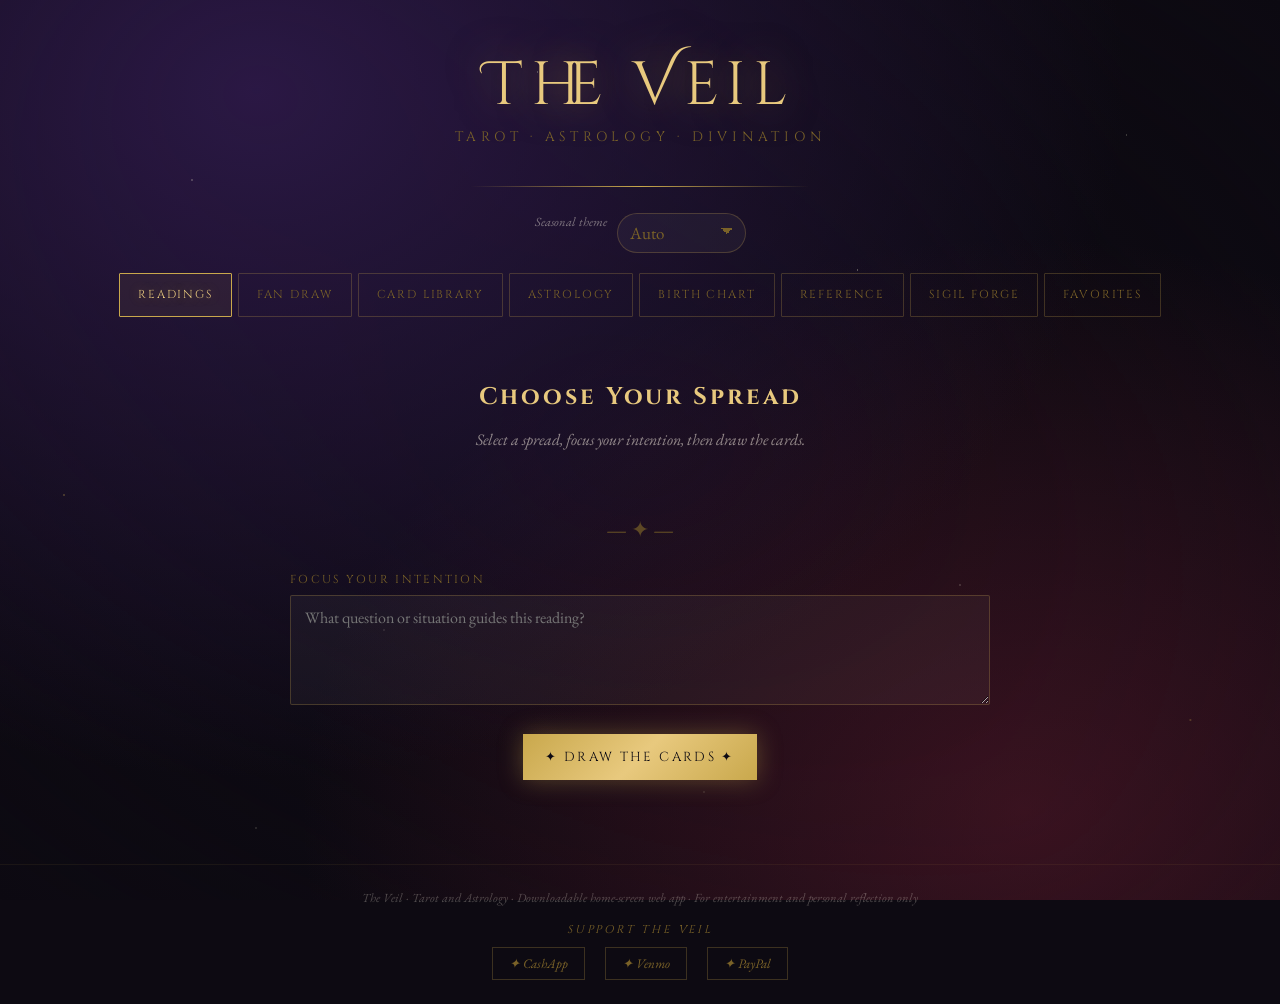
==== commit ae4ce75a: "Implement clickable links for rising row times Added functionality to convert rising row first cells" ====
--- a/index.html
+++ b/index.html
@@ -1,1051 +1,356 @@
 <!DOCTYPE html>
 <html lang="en">
 <head>
-<meta charset="utf-8">
-<meta name="viewport" content="width=device-width, initial-scale=1.0">
-<title>The Veil — Tarot & Astrology</title>
-<link rel="icon" type="image/svg+xml" href="favicon.svg">
-<link rel="manifest" href="/manifest.json">
-<meta name="theme-color" content="#c9a84c">
-<meta name="mobile-web-app-capable" content="yes">
-<meta name="apple-mobile-web-app-capable" content="yes">
-<meta name="apple-mobile-web-app-status-bar-style" content="black-translucent">
-<meta name="apple-mobile-web-app-title" content="The Veil">
-<meta name="description" content="Tarot readings, astrology, birth charts, and divination">
-<link rel="preconnect" href="https://fonts.googleapis.com">
-<link href="https://fonts.googleapis.com/css2?family=Cinzel+Decorative:wght@400;700&family=Cinzel:wght@400;600&family=EB+Garamond:ital,wght@0,400;0,500;1,400&display=swap" rel="stylesheet">
-<style>
-  :root {
-    --ink: #0d0a12;
-    --parchment: #f5ede0;
-    --gold: #c9a84c;
-    --gold-light: #e8c97e;
-    --gold-dim: #7a6228;
-    --crimson: #7c2035;
-    --violet: #2e1a4a;
-    --smoke: #1a1226;
-    --card-bg: #130d1e;
+  <meta charset="UTF-8" />
+  <meta name="viewport" content="width=device-width, initial-scale=1.0" />
+  <title>The Veil — Tarot & Astrology</title>
+  <meta name="description" content="Tarot readings, astrology, birth charts, transits, sigils, and spiritual reference tools in an installable web app." />
+  <meta name="theme-color" content="#c9a84c" />
+  <meta name="mobile-web-app-capable" content="yes" />
+  <meta name="apple-mobile-web-app-capable" content="yes" />
+  <meta name="apple-mobile-web-app-status-bar-style" content="black-translucent" />
+  <meta name="apple-mobile-web-app-title" content="The Veil" />
+  <meta property="og:title" content="The Veil — Tarot & Astrology" />
+  <meta property="og:description" content="An installable tarot and astrology app with readings, birth charts, seasonal themes, sigils, and a spiritual reference library." />
+  <meta property="og:type" content="website" />
+  <meta name="twitter:card" content="summary" />
+  <meta name="twitter:title" content="The Veil — Tarot & Astrology" />
+  <meta name="twitter:description" content="An installable tarot and astrology app with readings, birth charts, seasonal themes, sigils, and a spiritual reference library." />
+  <link rel="manifest" href="./manifest.json" />
+  <link rel="icon" type="image/svg+xml" href="./assets/favicon.svg" />
+  <link rel="preconnect" href="https://fonts.googleapis.com">
+  <link rel="preconnect" href="https://fonts.gstatic.com" crossorigin>
+  <link href="https://fonts.googleapis.com/css2?family=Cinzel+Decorative:wght@400;700&family=Cinzel:wght@400;600&family=EB+Garamond:ital,wght@0,400;0,500;1,400&display=swap" rel="stylesheet">
+  <link rel="stylesheet" href="./styles.css" />
+  <script type="application/ld+json">
+  {
+    "@context": "https://schema.org",
+    "@type": "WebApplication",
+    "name": "The Veil",
+    "applicationCategory": "LifestyleApplication",
+    "operatingSystem": "Any",
+    "description": "Tarot readings, astrology, birth charts, transits, sigils, and spiritual reference tools.",
+    "offers": {"@type": "Offer", "price": "0", "priceCurrency": "USD"}
   }
-
-  * { margin: 0; padding: 0; box-sizing: border-box; }
-
-  body {
-    background: var(--ink);
-    color: var(--parchment);
-    font-family: 'EB Garamond', Georgia, serif;
-    font-size: 17px;
-    min-height: 100vh;
-    overflow-x: hidden;
-  }
-
-  body::before {
-    content: '';
-    position: fixed; inset: 0;
-    background:
-      radial-gradient(ellipse at 20% 10%, rgba(46,26,74,0.9) 0%, transparent 60%),
-      radial-gradient(ellipse at 80% 90%, rgba(124,32,53,0.4) 0%, transparent 50%),
-      radial-gradient(ellipse at 50% 50%, rgba(13,10,18,1) 0%, transparent 100%);
-    z-index: -2;
-  }
-
-  body::after {
-    content: '';
-    position: fixed; inset: 0;
-    background-image:
-      radial-gradient(1px 1px at 15% 20%, rgba(255,255,220,0.7) 0%, transparent 100%),
-      radial-gradient(1px 1px at 42% 8%, rgba(255,255,220,0.5) 0%, transparent 100%),
-      radial-gradient(1px 1px at 67% 30%, rgba(255,255,220,0.6) 0%, transparent 100%),
-      radial-gradient(1px 1px at 88% 15%, rgba(255,255,220,0.4) 0%, transparent 100%),
-      radial-gradient(1.5px 1.5px at 5% 55%, rgba(201,168,76,0.5) 0%, transparent 100%),
-      radial-gradient(1px 1px at 30% 70%, rgba(255,255,220,0.3) 0%, transparent 100%),
-      radial-gradient(1px 1px at 75% 65%, rgba(255,255,220,0.5) 0%, transparent 100%),
-      radial-gradient(1.5px 1.5px at 93% 80%, rgba(201,168,76,0.4) 0%, transparent 100%),
-      radial-gradient(1px 1px at 55% 88%, rgba(255,255,220,0.3) 0%, transparent 100%),
-      radial-gradient(1px 1px at 20% 92%, rgba(255,255,220,0.4) 0%, transparent 100%);
-    z-index: -1;
-    pointer-events: none;
-  }
-
-  header {
-    text-align: center;
-    padding: 52px 20px 32px;
-    position: relative;
-  }
-
-  header::after {
-    content: '';
-    display: block;
-    width: 340px; height: 1px;
-    background: linear-gradient(90deg, transparent, var(--gold), transparent);
-    margin: 18px auto 0;
-  }
-
-  .site-title {
-    font-family: 'Cinzel Decorative', serif;
-    font-size: clamp(2.2rem, 6vw, 3.8rem);
-    color: var(--gold-light);
-    letter-spacing: 0.12em;
-    text-shadow: 0 0 40px rgba(201,168,76,0.5), 0 0 80px rgba(201,168,76,0.2);
-    line-height: 1.15;
-  }
-
-  .site-sub {
-    font-family: 'Cinzel', serif;
-    font-size: 0.85rem;
-    letter-spacing: 0.35em;
-    color: var(--gold-dim);
-    text-transform: uppercase;
-    margin-top: 6px;
-  }
-
-  nav {
-    display: flex;
-    justify-content: center;
-    flex-wrap: wrap;
-    gap: 6px;
-    padding: 20px 20px 0;
-  }
-
-  .nav-btn {
-    font-family: 'Cinzel', serif;
-    font-size: 0.72rem;
-    letter-spacing: 0.2em;
-    text-transform: uppercase;
-    color: var(--gold-dim);
-    background: transparent;
-    border: 1px solid rgba(201,168,76,0.25);
-    padding: 9px 18px;
-    cursor: pointer;
-    transition: all 0.3s;
-    border-radius: 1px;
-  }
-
-  .nav-btn:hover, .nav-btn.active {
-    color: var(--gold-light);
-    border-color: var(--gold);
-    background: rgba(201,168,76,0.07);
-    text-shadow: 0 0 12px rgba(201,168,76,0.4);
-  }
-
-  .section {
-    display: none;
-    max-width: 960px;
-    margin: 0 auto;
-    padding: 44px 20px 60px;
-    animation: fadeUp 0.5s ease both;
-  }
-
-  .section.visible { display: block; }
-
-  @keyframes fadeUp {
-    from { opacity: 0; transform: translateY(20px); }
-    to { opacity: 1; transform: translateY(0); }
-  }
-
-  .section-title {
-    font-family: 'Cinzel', serif;
-    font-size: 1.5rem;
-    color: var(--gold-light);
-    text-align: center;
-    letter-spacing: 0.12em;
-    margin-bottom: 8px;
-  }
-
-  .section-desc {
-    text-align: center;
-    color: rgba(245,237,224,0.55);
-    font-style: italic;
-    margin-bottom: 36px;
-    font-size: 1rem;
-  }
-
-  .ornament {
-    text-align: center;
-    color: var(--gold-dim);
-    font-size: 1.4rem;
-    margin: 0 0 28px;
-    opacity: 0.7;
-  }
-
-  .spread-grid {
-    display: grid;
-    grid-template-columns: repeat(auto-fit, minmax(170px, 1fr));
-    gap: 14px;
-    margin-bottom: 36px;
-  }
-
-  .spread-card {
-    border: 1px solid rgba(201,168,76,0.22);
-    padding: 18px 14px;
-    cursor: pointer;
-    text-align: center;
-    transition: all 0.3s;
-    background: rgba(201,168,76,0.03);
-    border-radius: 2px;
-  }
-
-  .spread-card:hover, .spread-card.selected {
-    border-color: var(--gold);
-    background: rgba(201,168,76,0.1);
-    box-shadow: 0 0 20px rgba(201,168,76,0.1);
-  }
-
-  .spread-card .spread-icon { font-size: 1.8rem; margin-bottom: 8px; display: block; }
-
-  .spread-card .spread-name {
-    font-family: 'Cinzel', serif;
-    font-size: 0.8rem;
-    color: var(--gold);
-    letter-spacing: 0.1em;
-    display: block;
-    margin-bottom: 5px;
-  }
-
-  .spread-card .spread-count {
-    font-size: 0.78rem;
-    color: rgba(245,237,224,0.45);
-    font-style: italic;
-  }
-
-  .draw-btn {
-    display: block;
-    margin: 0 auto 40px;
-    font-family: 'Cinzel', serif;
-    font-size: 0.85rem;
-    letter-spacing: 0.25em;
-    text-transform: uppercase;
-    color: var(--ink);
-    background: linear-gradient(135deg, var(--gold) 0%, var(--gold-light) 50%, var(--gold) 100%);
-    border: none;
-    padding: 14px 42px;
-    cursor: pointer;
-    transition: all 0.3s;
-    box-shadow: 0 0 24px rgba(201,168,76,0.35);
-  }
-
-  .draw-btn:hover {
-    transform: translateY(-2px);
-    box-shadow: 0 4px 36px rgba(201,168,76,0.5);
-  }
-
-  .draw-btn:disabled {
-    opacity: 0.5; cursor: not-allowed; transform: none;
-  }
-
-  .cards-area {
-    display: flex;
-    flex-wrap: wrap;
-    gap: 20px;
-    justify-content: center;
-    margin-bottom: 32px;
-  }
-
-  .fan-area {
-    position: relative;
-    height: 320px;
-    display: flex;
-    align-items: flex-end;
-    justify-content: center;
-    margin-bottom: 40px;
-    overflow: visible;
-  }
-
-  .fan-wrapper {
-    position: relative;
-    width: 100%;
-    max-width: 800px;
-    height: 260px;
-    display: flex;
-    justify-content: center;
-    align-items: flex-end;
-  }
-
-  .fan-card {
-    position: absolute;
-    bottom: 0;
-    width: 70px; height: 115px;
-    background: linear-gradient(160deg, #1e1233 0%, #130d1e 100%);
-    background-image: url('card-back.png');
-    background-size: cover;
-    background-position: center;
-    border: 1px solid rgba(201,168,76,0.3);
-    border-radius: 5px;
-    cursor: pointer;
-    transition: transform 0.35s cubic-bezier(.34,1.56,.64,1), box-shadow 0.3s;
-    transform-origin: bottom center;
-    display: flex;
-    align-items: center;
-    justify-content: center;
-    overflow: hidden;
-  }
-
-  .fan-card.no-img::before {
-    content: '★';
-    color: rgba(201,168,76,0.35);
-    font-size: 1.2rem;
-  }
-
-  .fan-card:hover {
-    box-shadow: 0 -8px 30px rgba(201,168,76,0.4);
-    border-color: var(--gold);
-    z-index: 20 !important;
-  }
-
-  .fan-card.chosen {
-    border-color: var(--gold-light);
-    box-shadow: 0 -12px 40px rgba(201,168,76,0.6);
-  }
-
-  .fan-instruction {
-    text-align: center;
-    color: rgba(245,237,224,0.5);
-    font-style: italic;
-    margin-bottom: 16px;
-    font-size: 0.95rem;
-  }
-
-  .tarot-card-wrap {
-    text-align: center;
-    animation: revealCard 0.6s ease both;
-  }
-
-  .tarot-card-wrap .position-label {
-    font-family: 'Cinzel', serif;
-    font-size: 0.7rem;
-    letter-spacing: 0.2em;
-    color: var(--gold-dim);
-    text-transform: uppercase;
-    margin-bottom: 8px;
-  }
-
-  @keyframes revealCard {
-    from { opacity: 0; transform: scale(0.85) rotateY(90deg); }
-    to { opacity: 1; transform: scale(1) rotateY(0deg); }
-  }
-
-  .tarot-card-inner {
-    width: 130px;
-    background: linear-gradient(160deg, #1e1233 0%, #130d1e 100%);
-    border: 1px solid rgba(201,168,76,0.4);
-    border-radius: 6px;
-    padding: 10px 8px 12px;
-    display: inline-block;
-    box-shadow: 0 8px 32px rgba(0,0,0,0.5), 0 0 0 1px rgba(201,168,76,0.1) inset;
-    cursor: pointer;
-  }
-
-  .tarot-card-inner.reversed {
-    transform: rotate(180deg);
-    border-color: rgba(124,32,53,0.6);
-  }
-
-  .card-img-wrap {
-    width: 114px; height: 190px;
-    overflow: hidden;
-    border-radius: 3px;
-    background: #0a0612;
-    margin-bottom: 8px;
-    display: flex; align-items: center; justify-content: center;
-  }
-
-  .card-img-wrap img {
-    width: 100%; height: 100%;
-    object-fit: cover;
-    display: block;
-  }
-
-  .card-img-wrap .card-no-img {
-    font-size: 2.5rem;
-    color: rgba(201,168,76,0.3);
-  }
-
-  .card-name-tag {
-    font-family: 'Cinzel', serif;
-    font-size: 0.62rem;
-    color: var(--gold);
-    letter-spacing: 0.08em;
-    text-align: center;
-    line-height: 1.4;
-  }
-
-  .reversed-tag {
-    font-size: 0.58rem;
-    color: var(--crimson);
-    display: block;
-    letter-spacing: 0.15em;
-    margin-top: 2px;
-  }
-
-  .tarot-card-wrap {
-    position: relative;
-  }
-
-  .tarot-card-wrap .card-meaning {
-    display: none;
-  }
-
-  .card-tooltip {
-    position: absolute;
-    bottom: calc(100% + 10px);
-    left: 50%;
-    transform: translateX(-50%);
-    width: 200px;
-    background: #1a1226;
-    border: 1px solid rgba(201,168,76,0.4);
-    border-radius: 4px;
-    padding: 10px 12px;
-    font-size: 0.78rem;
-    color: rgba(245,237,224,0.85);
-    font-style: italic;
-    line-height: 1.55;
-    text-align: center;
-    z-index: 100;
-    pointer-events: none;
-    opacity: 0;
-    transition: opacity 0.2s ease, transform 0.2s ease;
-    transform: translateX(-50%) translateY(4px);
-    box-shadow: 0 4px 24px rgba(0,0,0,0.6);
-  }
-
-  .card-tooltip::after {
-    content: '';
-    position: absolute;
-    top: 100%;
-    left: 50%;
-    transform: translateX(-50%);
-    border: 6px solid transparent;
-    border-top-color: rgba(201,168,76,0.4);
-  }
-
-  .tarot-card-wrap:hover .card-tooltip {
-    opacity: 1;
-    transform: translateX(-50%) translateY(0);
-  }
-
-  .reading-panel {
-    background: rgba(46,26,74,0.3);
-    border: 1px solid rgba(201,168,76,0.2);
-    border-radius: 4px;
-    padding: 28px 30px;
-    margin-top: 32px;
-    position: relative;
-    overflow: hidden;
-  }
-
-  .reading-panel::before {
-    content: '';
-    position: absolute; top: 0; left: 0; right: 0;
-    height: 1px;
-    background: linear-gradient(90deg, transparent, var(--gold-dim), transparent);
-  }
-
-  .reading-panel-title {
-    font-family: 'Cinzel', serif;
-    font-size: 0.8rem;
-    letter-spacing: 0.25em;
-    color: var(--gold-dim);
-    text-transform: uppercase;
-    margin-bottom: 16px;
-    display: flex;
-    align-items: center;
-    gap: 12px;
-  }
-
-  .reading-panel-title::after {
-    content: '';
-    flex: 1; height: 1px;
-    background: rgba(201,168,76,0.15);
-  }
-
-  .reading-text {
-    line-height: 1.85;
-    color: rgba(245,237,224,0.85);
-    font-size: 1rem;
-  }
-
-  .reading-text p { margin-bottom: 1em; }
-
-  .loading-dots span {
-    display: inline-block;
-    animation: blink 1.4s infinite both;
-    color: var(--gold);
-    font-size: 1.4rem;
-  }
-
-  .loading-dots span:nth-child(2) { animation-delay: 0.2s; }
-  .loading-dots span:nth-child(3) { animation-delay: 0.4s; }
-
-  @keyframes blink {
-    0%, 80%, 100% { opacity: 0.2; }
-    40% { opacity: 1; }
-  }
-
-  .library-controls {
-    display: flex;
-    gap: 10px;
-    margin-bottom: 24px;
-    flex-wrap: wrap;
-    justify-content: center;
-  }
-
-  .lib-filter-btn {
-    font-family: 'Cinzel', serif;
-    font-size: 0.7rem;
-    letter-spacing: 0.15em;
-    text-transform: uppercase;
-    background: transparent;
-    border: 1px solid rgba(201,168,76,0.25);
-    color: var(--gold-dim);
-    padding: 7px 16px;
-    cursor: pointer;
-    transition: all 0.25s;
-  }
-
-  .lib-filter-btn:hover, .lib-filter-btn.active {
-    border-color: var(--gold);
-    color: var(--gold-light);
-    background: rgba(201,168,76,0.08);
-  }
-
-  .lib-search {
-    background: rgba(255,255,255,0.04);
-    border: 1px solid rgba(201,168,76,0.25);
-    color: var(--parchment);
-    font-family: 'EB Garamond', serif;
-    font-size: 0.95rem;
-    padding: 8px 16px;
-    width: 260px;
-    outline: none;
-    transition: border 0.25s;
-  }
-
-  .lib-search:focus { border-color: var(--gold); }
-  .lib-search::placeholder { color: rgba(245,237,224,0.3); font-style: italic; }
-
-  .lib-grid {
-    display: grid;
-    grid-template-columns: repeat(auto-fill, minmax(140px, 1fr));
-    gap: 12px;
-  }
-
-  .lib-card {
-    border: 1px solid rgba(201,168,76,0.18);
-    background: rgba(201,168,76,0.02);
-    padding: 12px 10px 14px;
-    cursor: pointer;
-    text-align: center;
-    transition: all 0.25s;
-    border-radius: 2px;
-  }
-
-  .lib-card:hover {
-    border-color: var(--gold);
-    background: rgba(201,168,76,0.07);
-    transform: translateY(-3px);
-    box-shadow: 0 6px 20px rgba(0,0,0,0.3);
-  }
-
-  .lib-card .lc-img {
-    width: 70px; height: 116px;
-    margin: 0 auto 10px;
-    background: #0a0612;
-    border-radius: 3px;
-    overflow: hidden;
-    display: flex; align-items: center; justify-content: center;
-  }
-
-  .lib-card .lc-img img { width: 100%; height: 100%; object-fit: cover; }
-  .lib-card .lc-img span { color: rgba(201,168,76,0.3); font-size: 1.5rem; }
-
-  .lib-card .lc-name {
-    font-family: 'Cinzel', serif;
-    font-size: 0.67rem;
-    color: var(--gold);
-    letter-spacing: 0.08em;
-    line-height: 1.4;
-    margin-bottom: 4px;
-  }
-
-  .lib-card .lc-suit {
-    font-size: 0.7rem;
-    color: rgba(245,237,224,0.35);
-    font-style: italic;
-  }
-
-  .modal-overlay {
-    display: none;
-    position: fixed; inset: 0;
-    background: rgba(0,0,0,0.8);
-    z-index: 999;
-    align-items: center;
-    justify-content: center;
-    padding: 20px;
-    backdrop-filter: blur(4px);
-  }
-
-  .modal-overlay.open { display: flex; }
-
-  .modal-box {
-    background: var(--smoke);
-    border: 1px solid rgba(201,168,76,0.4);
-    max-width: 680px;
-    width: 100%;
-    max-height: 90vh;
-    overflow-y: auto;
-    padding: 36px;
-    position: relative;
-    animation: fadeUp 0.3s ease;
-  }
-
-  .modal-close {
-    position: absolute; top: 16px; right: 20px;
-    background: none; border: none;
-    color: var(--gold-dim); font-size: 1.4rem; cursor: pointer;
-  }
-
-  .modal-close:hover { color: var(--gold); }
-
-  .modal-card-header {
-    display: flex;
-    gap: 24px;
-    margin-bottom: 24px;
-    align-items: flex-start;
-  }
-
-  .modal-img-wrap {
-    width: 110px; min-width: 110px; height: 184px;
-    background: #0a0612;
-    border-radius: 4px;
-    overflow: hidden;
-    border: 1px solid rgba(201,168,76,0.3);
-    display: flex; align-items: center; justify-content: center;
-  }
-
-  .modal-img-wrap img { width: 100%; height: 100%; object-fit: cover; }
-  .modal-img-wrap span { color: rgba(201,168,76,0.3); font-size: 2rem; }
-
-  .modal-card-info h2 {
-    font-family: 'Cinzel', serif;
-    color: var(--gold-light);
-    font-size: 1.3rem;
-    margin-bottom: 8px;
-  }
-
-  .modal-card-info .badge {
-    display: inline-block;
-    font-size: 0.68rem;
-    font-family: 'Cinzel', serif;
-    letter-spacing: 0.15em;
-    padding: 3px 10px;
-    border: 1px solid rgba(201,168,76,0.3);
-    color: var(--gold-dim);
-    margin-right: 6px;
-    margin-bottom: 12px;
-  }
-
-  .modal-card-info p {
-    font-size: 0.92rem;
-    color: rgba(245,237,224,0.7);
-    line-height: 1.7;
-    font-style: italic;
-  }
-
-  .modal-meanings h3 {
-    font-family: 'Cinzel', serif;
-    font-size: 0.75rem;
-    letter-spacing: 0.2em;
-    color: var(--gold-dim);
-    text-transform: uppercase;
-    margin: 20px 0 8px;
-    padding-bottom: 6px;
-    border-bottom: 1px solid rgba(201,168,76,0.15);
-  }
-
-  .modal-meanings p {
-    font-size: 0.9rem;
-    color: rgba(245,237,224,0.75);
-    line-height: 1.7;
-  }
-
-  .astro-form {
-    max-width: 400px;
-    margin: 0 auto 40px;
-    display: flex;
-    flex-direction: column;
-    gap: 16px;
-  }
-
-  .form-group label {
-    font-family: 'Cinzel', serif;
-    font-size: 0.72rem;
-    letter-spacing: 0.2em;
-    color: var(--gold-dim);
-    text-transform: uppercase;
-    display: block;
-    margin-bottom: 8px;
-  }
-
-  .form-group input {
-    width: 100%;
-    background: rgba(255,255,255,0.04);
-    border: 1px solid rgba(201,168,76,0.25);
-    color: var(--parchment);
-    font-family: 'EB Garamond', serif;
-    font-size: 1rem;
-    padding: 10px 14px;
-    outline: none;
-    transition: border 0.25s;
-    border-radius: 1px;
-  }
-
-  .form-group input:focus { border-color: var(--gold); }
-
-  .zodiac-display {
-    text-align: center;
-    margin-bottom: 32px;
-  }
-
-  .zodiac-symbol {
-    font-size: 4rem;
-    display: block;
-    margin-bottom: 8px;
-    filter: drop-shadow(0 0 20px rgba(201,168,76,0.5));
-  }
-
-  .zodiac-name {
-    font-family: 'Cinzel', serif;
-    font-size: 1.4rem;
-    color: var(--gold-light);
-    letter-spacing: 0.12em;
-  }
-
-  .zodiac-dates {
-    font-size: 0.85rem;
-    color: rgba(245,237,224,0.45);
-    font-style: italic;
-    margin-top: 4px;
-  }
-
-  .horoscope-tabs {
-    display: flex;
-    justify-content: center;
-    gap: 8px;
-    margin-bottom: 24px;
-  }
-
-  .horoscope-text {
-    background: rgba(46,26,74,0.3);
-    border: 1px solid rgba(201,168,76,0.2);
-    border-radius: 4px;
-    padding: 24px 28px;
-    line-height: 1.85;
-    color: rgba(245,237,224,0.85);
-    font-size: 1rem;
-  }
-
-
-  /* ── BIRTH CHART ── */
-  .birth-chart-form {
-    max-width: 500px;
-    margin: 0 auto 36px;
-    display: grid;
-    grid-template-columns: 1fr 1fr;
-    gap: 14px;
-  }
-  .birth-chart-form .full-width { grid-column: 1 / -1; }
-
-  .chart-wheel-wrap {
-    display: flex;
-    justify-content: center;
-    margin-bottom: 32px;
-  }
-
-  .chart-wheel-wrap svg {
-    max-width: 480px;
-    width: 100%;
-    height: auto;
-    display: block;
-    margin: 0 auto;
-    filter: drop-shadow(0 0 30px rgba(201,168,76,0.15));
-  }
-  .chart-wheel-wrap {
-    background: #0d0a12;
-    border-radius: 50%;
-    display: flex;
-    align-items: center;
-    justify-content: center;
-    padding: 8px;
-    width: fit-content;
-    max-width: 100%;
-    margin: 0 auto;
-  }
-
-  .planet-table {
-    width: 100%;
-    max-width: 600px;
-    margin: 0 auto 32px;
-    border-collapse: collapse;
-  }
-
-  .planet-table th {
-    font-family: 'Cinzel', serif;
-    font-size: 0.68rem;
-    letter-spacing: 0.18em;
-    color: var(--gold-dim);
-    text-transform: uppercase;
-    padding: 8px 12px;
-    border-bottom: 1px solid rgba(201,168,76,0.2);
-    text-align: left;
-  }
-
-  .planet-table td {
-    font-size: 0.88rem;
-    color: rgba(245,237,224,0.8);
-    padding: 9px 12px;
-    border-bottom: 1px solid rgba(201,168,76,0.07);
-  }
-
-  .planet-table tr:hover td { background: rgba(201,168,76,0.04); }
-
-  .planet-symbol { font-size: 1.1rem; margin-right: 6px; }
-
-  .chart-tabs {
-    display: flex;
-    justify-content: center;
-    gap: 8px;
-    margin-bottom: 28px;
-  }
-
-  .dominant-row {
-    display: flex;
-    justify-content: center;
-    gap: 24px;
-    flex-wrap: wrap;
-    margin-bottom: 28px;
-  }
-
-  .dominant-pill {
-    font-family: 'Cinzel', serif;
-    font-size: 0.7rem;
-    letter-spacing: 0.15em;
-    border: 1px solid rgba(201,168,76,0.3);
-    color: var(--gold);
-    padding: 6px 16px;
-  }
-
-  .time-note {
-    text-align: center;
-    font-size: 0.78rem;
-    color: rgba(245,237,224,0.35);
-    font-style: italic;
-    margin-bottom: 24px;
-  }
-
-  /* REFERENCE GUIDE */
-  .ref-tabs {
-    display: flex;
-    justify-content: center;
-    flex-wrap: wrap;
-    gap: 8px;
-    margin-bottom: 20px;
-  }
-
-  .ref-tab {
-    font-family: 'Cinzel', serif;
-    font-size: 0.72rem;
-    letter-spacing: 0.15em;
-    background: transparent;
-    border: 1px solid rgba(201,168,76,0.25);
-    color: var(--gold-dim);
-    padding: 9px 18px;
-    cursor: pointer;
-    transition: all 0.25s;
-  }
-
-  .ref-tab:hover, .ref-tab.active {
-    border-color: var(--gold);
-    color: var(--gold-light);
-    background: rgba(201,168,76,0.08);
-  }
-
-  .ref-search-wrap {
-    display: flex;
-    justify-content: center;
-    margin-bottom: 28px;
-  }
-
-  .ref-search-wrap .lib-search { width: 320px; }
-
-  /* Candle grid */
-  .candle-grid {
-    display: grid;
-    grid-template-columns: repeat(auto-fill, minmax(200px, 1fr));
-    gap: 14px;
-  }
-
-  .candle-card {
-    border: 1px solid rgba(201,168,76,0.18);
-    background: rgba(201,168,76,0.02);
-    border-radius: 3px;
-    padding: 14px;
-    transition: all 0.25s;
-    cursor: pointer;
-  }
-
-  .candle-card:hover {
-    border-color: var(--gold);
-    background: rgba(201,168,76,0.07);
-    transform: translateY(-2px);
-  }
-
-  .candle-swatch {
-    width: 36px; height: 36px;
-    border-radius: 50%;
-    margin: 0 auto 10px;
-    border: 2px solid rgba(255,255,255,0.15);
-    box-shadow: 0 0 12px rgba(0,0,0,0.4);
-  }
-
-  .candle-name {
-    font-family: 'Cinzel', serif;
-    font-size: 0.78rem;
-    color: var(--gold);
-    text-align: center;
-    letter-spacing: 0.08em;
-    margin-bottom: 6px;
-  }
-
-  .candle-props {
-    font-size: 0.75rem;
-    color: rgba(245,237,224,0.55);
-    text-align: center;
-    font-style: italic;
-    line-height: 1.5;
-  }
-
-  /* Crystal / Herb / Oil grid */
-  .ref-grid {
-    display: grid;
-    grid-template-columns: repeat(auto-fill, minmax(220px, 1fr));
-    gap: 14px;
-  }
-
-  .ref-card {
-    border: 1px solid rgba(201,168,76,0.18);
-    background: rgba(201,168,76,0.02);
-    border-radius: 3px;
-    padding: 14px 16px;
-    transition: all 0.25s;
-    cursor: pointer;
-  }
-
-  .ref-card:hover {
-    border-color: var(--gold);
-    background: rgba(201,168,76,0.07);
-    transform: translateY(-2px);
-  }
-
-  .ref-card-name {
-    font-family: 'Cinzel', serif;
-    font-size: 0.78rem;
-    color: var(--gold);
-    letter-spacing: 0.08em;
-    margin-bottom: 4px;
-  }
-
-  .ref-card-cat {
-    font-size: 0.7rem;
-    color: var(--gold-dim);
-    font-style: italic;
-    margin-bottom: 8px;
-  }
-
-  .ref-card-props {
-    font-size: 0.75rem;
-    color: rgba(245,237,224,0.6);
-    line-height: 1.55;
-    margin-bottom: 8px;
-  }
-
-  .ref-card-meta {
-    display: flex;
-    flex-wrap: wrap;
-    gap: 5px;
-    margin-top: 8px;
-  }
-
-  .ref-meta-pill {
-    font-size: 0.65rem;
-    font-family: 'Cinzel', serif;
-    border: 1px solid rgba(201,168,76,0.2);
-    color: rgba(201,168,76,0.6);
-    padding: 2px 8px;
-    border-radius: 20px;
-    white-space: nowrap;
-  }
-
-  /* Deity section */
-  .deity-pantheon {
-    margin-bottom: 36px;
-  }
-
-  .deity-pantheon-title {
-    font-family: 'Cinzel', serif;
-    font-size: 0.85rem;
-    color: var(--gold-light);
-    letter-spacing: 0.15em;
-    margin-bottom: 14px;
-    padding-bottom: 8px;
-    border-bottom: 1px solid rgba(201,168,76,0.2);
-    text-transform: uppercase;
-  }
-
-  /* ... rest of file unchanged ... */
-</style>
-
+  </script>
 </head>
 <body>
-<header>
-  <h1 class="site-title">The Veil</h1>
-  <div class="site-sub">Tarot · Astrology · Divination</div>
-</header>
-<!-- Minimal runtime script to correct any remaining mojibake in dynamically inserted text -->
-<script>
-  (function fixMojibake(root){
-    if(!root) root = document;
-    const mappings = {
-      'â€”': '—',
-      'â€“': '–',
-      'â€™': '’',
-      'â€œ': '“',
-      'â€\\u009d': '”',
-      'â€¢': '•',
-      'â”€': '─',
-      'á›Ÿ': '★'
-    };
-    function replaceText(node){
-      if(node.nodeType === 3){
-        let text = node.nodeValue;
-        let changed = false;
-        for(const k in mappings){
-          if(text.indexOf(k) !== -1){ text = text.split(k).join(mappings[k]); changed = true; }
-        }
-        if(changed) node.nodeValue = text;
-      } else if(node.nodeType === 1 && node.childNodes && node.tagName !== 'SCRIPT' && node.tagName !== 'STYLE'){
-        node.childNodes.forEach(replaceText);
-      }
-    }
-    // run after DOM ready
-    if(document.readyState === 'loading') document.addEventListener('DOMContentLoaded', () => replaceText(document.body));
-    else replaceText(document.body);
-    // also fix document.title
-    if(typeof document.title === 'string'){
-      let t = document.title;
-      for(const k in mappings) t = t.split(k).join(mappings[k]);
-      document.title = t;
-    }
-  })();
-</script>
-
+  <a class="skip-link" href="#main-content">Skip to content</a>
+  <header role="banner">
+    <div class="site-title">The Veil</div>
+    <div class="site-sub">Tarot · Astrology · Divination</div>
+    <div id="seasonBanner" class="season-banner" aria-live="polite"></div>
+  </header>
+
+  <div class="top-utility" aria-label="Theme and app controls">
+    <label class="meta-copy" for="themeMode">Seasonal theme</label>
+    <select id="themeMode" class="pill-select" aria-label="Select seasonal theme mode">
+      <option value="auto">Auto</option>
+      <option value="imbolc">Imbolc</option>
+      <option value="ostara">Ostara</option>
+      <option value="beltane">Beltane</option>
+      <option value="litha">Litha</option>
+      <option value="lughnasadh">Lughnasadh</option>
+      <option value="mabon">Mabon</option>
+      <option value="samhain">Samhain</option>
+      <option value="yule">Yule</option>
+    </select>
+    <button id="installBtn" class="mini-btn hidden" type="button">Install App</button>
+  </div>
+
+  <nav role="navigation" aria-label="Main navigation" id="mainNav">
+    <button class="nav-btn active" data-section="draws">Readings</button>
+    <button class="nav-btn" data-section="fan">Fan Draw</button>
+    <button class="nav-btn" data-section="library">Card Library</button>
+    <button class="nav-btn" data-section="astrology">Astrology</button>
+    <button class="nav-btn" data-section="birthchart">Birth Chart</button>
+    <button class="nav-btn" data-section="reference">Reference</button>
+    <button class="nav-btn" data-section="sigil">Sigil Forge</button>
+    <button class="nav-btn" data-section="favorites">Favorites</button>
+  </nav>
+
+  <main id="main-content">
+    <section class="section visible" id="draws" aria-labelledby="readings-title">
+      <h1 class="section-title" id="readings-title">Choose Your Spread</h1>
+      <p class="section-desc">Select a spread, focus your intention, then draw the cards.</p>
+      <div class="spread-grid" id="spreadGrid"></div>
+      <div class="ornament">— ✦ —</div>
+      <div class="form-grid" style="max-width:700px">
+        <div class="form-group" style="grid-column:1/-1">
+          <label for="intentionInput">Focus your intention</label>
+          <textarea id="intentionInput" placeholder="What question or situation guides this reading?"></textarea>
+        </div>
+      </div>
+      <div id="relationshipTools" class="relationship-tools hidden">
+        <div class="form-grid" style="max-width:700px">
+          <div class="form-group">
+            <label for="relationshipIdA">First Reading ID</label>
+            <input type="text" id="relationshipIdA" placeholder="e.g. VEIL-A1B2C3D4" />
+          </div>
+          <div class="form-group">
+            <label for="relationshipIdB">Second Reading ID</label>
+            <input type="text" id="relationshipIdB" placeholder="e.g. VEIL-E5F6G7H8" />
+          </div>
+        </div>
+        <p class="center meta-copy">Relationship draws can weave two saved readings into the interpretation when both IDs are found on this device.</p>
+      </div>
+      <div class="center"><button class="draw-btn" id="drawBtn" type="button">✦ Draw the Cards ✦</button></div>
+      <div class="cards-area" id="cardsArea"></div>
+      <div class="reading-panel hidden" id="readingPanel">
+        <div class="reading-panel-title">✦ The Reading</div>
+        <div class="reading-text" id="readingText"></div>
+      </div>
+      <div class="result-actions">
+        <button class="ghost-btn hidden" id="printReadingBtn" type="button">Print Reading</button>
+        <button class="ghost-btn hidden" id="shareReadingBtn" type="button">Share Reading Link</button>
+      </div>
+      <div id="historyPanel" class="reading-panel hidden">
+        <div class="reading-panel-title">✦ Saved Readings</div>
+        <div id="historyList"></div>
+      </div>
+    </section>
+
+    <section class="section" id="fan" aria-labelledby="fan-title">
+      <h2 class="section-title" id="fan-title">The Fan Method</h2>
+      <p class="section-desc">Touch the card that calls to you.</p>
+      <p class="center meta-copy" id="fanInstruction">The deck awaits your touch.</p>
+      <div class="fan-wrapper" id="fanWrapper"></div>
+      <div class="center"><button class="draw-btn" id="fanShuffleBtn" type="button">✦ Shuffle and Spread ✦</button></div>
+      <div class="cards-area" id="fanRevealArea"></div>
+      <div class="reading-panel hidden" id="fanReadingPanel">
+        <div class="reading-panel-title">✦ Your Card's Message</div>
+        <div class="reading-text" id="fanReadingText"></div>
+      </div>
+      <div class="result-actions"><button class="ghost-btn hidden" id="printFanBtn" type="button">Print Result</button></div>
+    </section>
+
+    <section class="section" id="library" aria-labelledby="library-title">
+      <h2 class="section-title" id="library-title">Card Library</h2>
+      <p class="section-desc">Browse the deck and save favorites.</p>
+      <div class="library-controls">
+        <input class="lib-search" type="search" id="libSearch" placeholder="Search cards..." aria-label="Search tarot cards" />
+        <button class="lib-filter-btn active" data-lib-filter="all">All</button>
+        <button class="lib-filter-btn" data-lib-filter="major">Major Arcana</button>
+        <button class="lib-filter-btn" data-lib-filter="cups">Cups</button>
+        <button class="lib-filter-btn" data-lib-filter="swords">Swords</button>
+        <button class="lib-filter-btn" data-lib-filter="wands">Wands</button>
+        <button class="lib-filter-btn" data-lib-filter="pentacles">Pentacles</button>
+      </div>
+      <div class="result-actions"><button class="ghost-btn" id="printLibraryBtn" type="button">Print Library View</button></div>
+      <div class="lib-grid" id="libGrid"></div>
+    </section>
+
+    <section class="section" id="astrology" aria-labelledby="astrology-title">
+      <h2 class="section-title" id="astrology-title">Daily Astrology</h2>
+      <p class="section-desc">Get your sign, the current moon phase, and today's energy.</p>
+      <div class="energy-panel" id="todayEnergyPanel">
+        <div class="energy-title">✦ Today's Energy</div>
+        <div id="todayEnergyText" class="reading-text"></div>
+      </div>
+      <div class="moon-widget" aria-label="Current moon phase">
+        <div class="meta-copy" style="margin-bottom:10px;font-family:Cinzel,serif;letter-spacing:.2em;text-transform:uppercase">Current Moon Phase</div>
+        <div id="moonSymbol" style="font-size:3rem">🌑</div>
+        <div id="moonName" class="zodiac-name" style="font-size:1.1rem"></div>
+        <div id="moonDesc" class="zodiac-dates"></div>
+      </div>
+      <div class="form-grid" style="max-width:420px">
+        <div class="form-group" style="grid-column:1/-1">
+          <label for="birthdayInput">Date of Birth</label>
+          <input type="date" id="birthdayInput" />
+        </div>
+      </div>
+      <div class="center"><button class="draw-btn" id="loadHoroscopeBtn" type="button">✦ Read the Stars ✦</button></div>
+      <div id="astroResult" class="hidden">
+        <div class="zodiac-display">
+          <span class="zodiac-symbol" id="zodiacSymbol"></span>
+          <div class="zodiac-name" id="zodiacName"></div>
+          <div class="zodiac-dates" id="zodiacDates"></div>
+        </div>
+        <div class="horoscope-tabs">
+          <button class="tab-btn active" data-horo-tab="daily">Daily</button>
+          <button class="tab-btn" data-horo-tab="weekly">Weekly</button>
+          <button class="tab-btn" data-horo-tab="monthly">Monthly</button>
+        </div>
+        <div class="horoscope-text reading-panel" id="horoscopeText"></div>
+        <div class="result-actions"><button class="ghost-btn" id="printAstroBtn" type="button">Print Astrology Result</button></div>
+      </div>
+    </section>
+
+    <section class="section" id="birthchart" aria-labelledby="birthchart-title">
+      <h2 class="section-title" id="birthchart-title">Birth Chart</h2>
+      <p class="section-desc">Cast your natal chart with today's transits overlaid in blue.</p>
+      <details class="astro-note">
+        <summary>What are transits?</summary>
+        <p>In astrology, a natal chart is the sky at birth. Transits are the current sky moving across that natal pattern. A transit is usually read by comparing a current planet to a natal planet or angle, then judging the aspect between them: conjunctions intensify, sextiles open cooperation, squares create friction, trines support flow, and oppositions reveal polarity that asks for integration.</p>
+        <p>The closer the aspect, the stronger the symbolism. Fast planets describe short moods and timing; slower planets describe longer chapters of pressure, growth, revision, or maturation.</p>
+      </details>
+      <div class="form-grid">
+        <div class="form-group" style="grid-column:1/-1">
+          <label for="bcDate">Date of Birth</label>
+          <input type="date" id="bcDate" />
+        </div>
+        <div class="form-group">
+          <label for="bcTime">Time of Birth <span class="meta-copy">(optional)</span></label>
+          <input type="time" id="bcTime" />
+        </div>
+        <div class="form-group">
+          <label for="bcCity">City of Birth</label>
+          <input type="text" id="bcCity" placeholder="e.g. St. Louis, MO" />
+        </div>
+      </div>
+      <div class="center"><button class="draw-btn" id="generateChartBtn" type="button">✦ Cast My Chart ✦</button></div>
+      <div id="bcError" class="center meta-copy" style="margin-top:12px;color:#ffb8b8"></div>
+      <div id="bcResult" class="hidden">
+        <p class="center meta-copy" id="bcTimeNote"></p>
+        <div id="bcRisingWrap" class="hidden" style="max-width:560px;margin:0 auto 24px">
+          <div class="reading-panel-title" style="justify-content:center">✦ Possible Rising Signs</div>
+          <p class="center meta-copy" style="margin-bottom:12px">Find your birth time below — your rising sign is next to it. Times are approximate.</p>
+          <table class="planet-table" aria-label="Possible rising signs by birth time">
+            <thead><tr><th>Birth time</th><th>Rising sign</th></tr></thead>
+            <tbody id="bcRisingRows"></tbody>
+          </table>
+        </div>
+        <div class="dominant-row" id="bcDominants"></div>
+        <div class="chart-tabs">
+          <button class="tab-btn active" data-bc-tab="chart">Chart Wheel</button>
+          <button class="tab-btn" data-bc-tab="planets">Planets</button>
+        </div>
+        <div class="chart-legend" aria-label="Birth chart legend"><span class="legend-item"><span class="legend-dot natal"></span> Natal</span><span class="legend-item"><span class="legend-dot transit"></span> Today's Transits</span></div>
+        <div id="bcChartView"><div class="chart-wheel-wrap" id="bcWheel"></div></div>
+        <div id="bcPlanetsView" class="hidden"><table class="planet-table" id="bcPlanetTable"></table></div>
+        <div class="reading-panel" id="bcAiPanel">
+          <div class="reading-panel-title">✦ Your Natal Reading</div>
+          <div class="reading-text" id="bcAiText"></div>
+          <div class="reading-text" id="bcTransitText" style="margin-top:16px"></div>
+        </div>
+        <div class="result-actions"><button class="ghost-btn" id="printChartBtn" type="button">Print Birth Chart</button></div>
+      </div>
+    </section>
+
+    <section class="section" id="reference" aria-labelledby="reference-title">
+      <h2 class="section-title" id="reference-title">Reference Guide</h2>
+      <p class="section-desc">Cleaned, searchable reference notes for ritual work and study.</p>
+      <div class="ref-tabs">
+        <button class="ref-tab active" data-ref-tab="candles">🕯 Candles</button>
+        <button class="ref-tab" data-ref-tab="crystals">💎 Crystals</button>
+        <button class="ref-tab" data-ref-tab="herbs">🌿 Herbs</button>
+        <button class="ref-tab" data-ref-tab="oils">🧴 Oils</button>
+        <button class="ref-tab" data-ref-tab="deities">⚡ Deities</button>
+      </div>
+      <div class="library-controls"><input class="lib-search" id="refSearch" type="search" placeholder="Search this section..." aria-label="Search reference entries" /></div>
+      <div class="result-actions"><button class="ghost-btn" id="printReferenceBtn" type="button">Print Current Reference View</button></div>
+      <div id="refContent"></div>
+    </section>
+
+    <section class="section" id="sigil" aria-labelledby="sigil-title">
+      <h2 class="section-title" id="sigil-title">Sigil Forge</h2>
+      <p class="section-desc">Transform your intention into a downloadable sigil.</p>
+      <div class="form-grid" style="max-width:600px">
+        <div class="form-group" style="grid-column:1/-1">
+          <label for="sigilInput">Your Intention</label>
+          <input type="text" id="sigilInput" maxlength="200" placeholder="e.g. I am protected and at peace" />
+        </div>
+        <div class="form-group">
+          <label for="sigilStyle">Sigil Style</label>
+          <select id="sigilStyle">
+            <option value="chaos">Chaos Magic</option>
+            <option value="geometric">Geometric</option>
+            <option value="rune">Runic</option>
+          </select>
+        </div>
+      </div>
+      <div class="center"><button class="draw-btn" id="forgeSigilBtn" type="button">✦ Forge the Sigil ✦</button></div>
+      <div id="sigilResult" class="hidden center" style="margin-top:24px">
+        <div class="meta-copy" style="margin-bottom:12px;font-family:Cinzel,serif;letter-spacing:.2em;text-transform:uppercase">Your Sigil</div>
+        <div id="sigilLetters" class="meta-copy" style="margin-bottom:16px"></div>
+        <canvas id="sigilCanvas" width="500" height="500" style="max-width:100%;background:#130d1e;border:1px solid rgba(201,168,76,.2)"></canvas>
+        <div class="result-actions">
+          <button class="ghost-btn" id="downloadSigilBtn" type="button">Download Sigil</button>
+          <button class="ghost-btn" id="printSigilBtn" type="button">Print Sigil</button>
+        </div>
+      </div>
+    </section>
+
+    <section class="section" id="favorites" aria-labelledby="favorites-title">
+      <h2 class="section-title" id="favorites-title">Favorites</h2>
+      <p class="section-desc">Your saved cards, oils, herbs, crystals, and deities live here.</p>
+      <div class="result-actions"><button class="ghost-btn" id="printFavoritesBtn" type="button">Print Favorites</button></div>
+      <div id="favoritesContent"></div>
+    </section>
+  </main>
+
+  <div class="modal-overlay" id="cardModal" role="dialog" aria-modal="true" aria-labelledby="modalName">
+    <div class="modal-box">
+      <button class="modal-close" type="button" data-close-modal="card">×</button>
+      <div class="modal-card-header">
+        <div class="modal-img-wrap" id="modalImg"><span class="card-no-img">✦</span></div>
+        <div>
+          <h3 id="modalName" class="section-title" style="text-align:left;margin:0 0 6px;font-size:1.2rem"></h3>
+          <div id="modalBadges" style="margin-bottom:12px"></div>
+          <p id="modalDesc" class="meta-copy"></p>
+        </div>
+      </div>
+      <div class="reading-text">
+        <p><strong>Upright:</strong> <span id="modalUpright"></span></p>
+        <p><strong>Reversed:</strong> <span id="modalReversed"></span></p>
+      </div>
+    </div>
+  </div>
+
+  <div class="ref-modal-overlay" id="refModal" role="dialog" aria-modal="true" aria-labelledby="refModalTitle">
+    <div class="ref-modal-box">
+      <button class="modal-close" type="button" data-close-modal="ref">×</button>
+      <div id="refModalBody"></div>
+    </div>
+  </div>
+
+  <footer>
+    <div style="margin-bottom:16px">
+      The Veil · Tarot and Astrology · Downloadable home-screen web app · For entertainment and personal reflection only
+    </div>
+    <div style="margin-bottom:10px;font-family:'Cinzel',serif;font-size:0.7rem;letter-spacing:0.25em;color:var(--gold-dim)">
+      SUPPORT THE VEIL
+    </div>
+    <div class="support-links">
+      <a href="https://cash.app/$toyz4me" target="_blank" rel="noopener">✦ CashApp</a>
+      <a href="https://venmo.com/u/the_funko_deity" target="_blank" rel="noopener">✦ Venmo</a>
+      <a href="https://www.paypal.me/thefunkodeity" target="_blank" rel="noopener">✦ PayPal</a>
+    </div>
+  </footer>
+
+  <script src="./astrology.js"></script>
+  <script src="./app.js"></script>
+  <script>
+document.addEventListener('DOMContentLoaded', function(){
+  try {
+    // find each rising row first cell and convert to a clickable link if it contains a time
+    document.querySelectorAll('#bcRisingRows td:first-child').forEach(function(td){
+      var text = td.textContent || td.innerText || '';
+      var m = text.match(/\b(\d{2}:\d{2})\b/);
+      var time = m ? m[1] : null;
+      if(!time) return;
+      var a = document.createElement('a');
+      a.href = '#';
+      a.className = 'rising-link';
+      a.setAttribute('data-time', time);
+      a.setAttribute('role', 'button');
+      a.setAttribute('aria-label', 'Set birth time to ' + time);
+      a.innerHTML = td.innerHTML;
+      td.innerHTML = '';
+      td.appendChild(a);
+      a.addEventListener('click', function(e){
+        e.preventDefault();
+        var timeInput = document.querySelector('#bcTime');
+        if(timeInput) timeInput.value = time;
+        var submit = document.querySelector('#bcSubmit');
+        if(submit) submit.click();
+        else if(typeof generateBirthChart === 'function') generateBirthChart();
+      });
+    });
+  } catch(e){
+    console.warn('Rising-link script error', e);
+  }
+});
+  </script>
 </body>
 </html>
--- a/styles.css
+++ b/styles.css
@@ -0,0 +1,150 @@
+:root {
+  --gold-rgb: 201,168,76;
+  --ink: #0d0a12;
+  --parchment: #f5ede0;
+  --gold: #c9a84c;
+  --gold-light: #e8c97e;
+  --gold-dim: #7a6228;
+  --crimson: #7c2035;
+  --violet: #2e1a4a;
+  --smoke: #1a1226;
+  --card-bg: #130d1e;
+  --tap-size: 44px;
+}
+*{box-sizing:border-box}
+html{scroll-behavior:smooth}
+body{margin:0;background:var(--ink);color:var(--parchment);font-family:'EB Garamond',Georgia,serif;font-size:17px;min-height:100vh;overflow-x:hidden}
+body::before{content:'';position:fixed;inset:0;background:radial-gradient(ellipse at 20% 10%, rgba(46,26,74,0.9) 0%, transparent 60%),radial-gradient(ellipse at 80% 90%, rgba(124,32,53,0.4) 0%, transparent 50%),radial-gradient(ellipse at 50% 50%, rgba(13,10,18,1) 0%, transparent 100%);z-index:-2}
+body::after{content:'';position:fixed;inset:0;background-image:radial-gradient(1px 1px at 15% 20%, rgba(255,255,220,0.7) 0%, transparent 100%),radial-gradient(1px 1px at 42% 8%, rgba(255,255,220,0.5) 0%, transparent 100%),radial-gradient(1px 1px at 67% 30%, rgba(255,255,220,0.6) 0%, transparent 100%),radial-gradient(1px 1px at 88% 15%, rgba(255,255,220,0.4) 0%, transparent 100%),radial-gradient(1.5px 1.5px at 5% 55%, rgba(var(--gold-rgb),0.5) 0%, transparent 100%),radial-gradient(1px 1px at 30% 70%, rgba(255,255,220,0.3) 0%, transparent 100%),radial-gradient(1px 1px at 75% 65%, rgba(255,255,220,0.5) 0%, transparent 100%),radial-gradient(1.5px 1.5px at 93% 80%, rgba(var(--gold-rgb),0.4) 0%, transparent 100%),radial-gradient(1px 1px at 55% 88%, rgba(255,255,220,0.3) 0%, transparent 100%),radial-gradient(1px 1px at 20% 92%, rgba(255,255,220,0.4) 0%, transparent 100%);z-index:-1;pointer-events:none}
+a{color:inherit}
+img{max-width:100%}
+button,input,select{font:inherit}
+button{min-height:var(--tap-size)}
+:focus-visible{outline:2px solid var(--gold-light);outline-offset:2px}
+.skip-link{position:absolute;left:-9999px;top:8px;z-index:9999;background:var(--ink);color:var(--gold);padding:8px 16px;text-decoration:none}
+.skip-link:focus{left:8px}
+header{text-align:center;padding:52px 20px 18px;position:relative}
+header::after{content:'';display:block;width:min(340px,80vw);height:1px;background:linear-gradient(90deg, transparent, var(--gold), transparent);margin:18px auto 0}
+.site-title{font-family:'Cinzel Decorative',serif;font-size:clamp(2.2rem,6vw,3.8rem);color:var(--gold-light);letter-spacing:.12em;text-shadow:0 0 40px rgba(var(--gold-rgb),.5), 0 0 80px rgba(var(--gold-rgb),.2);line-height:1.15}
+.site-sub{font-family:'Cinzel',serif;font-size:.85rem;letter-spacing:.35em;color:var(--gold-dim);text-transform:uppercase;margin-top:6px}
+.season-banner{margin-top:12px;text-align:center;font-family:'Cinzel',serif;font-size:.62rem;letter-spacing:.25em;color:var(--gold-dim);text-transform:uppercase;opacity:.8}
+.top-utility{display:flex;justify-content:center;gap:10px;flex-wrap:wrap;padding:8px 20px 0}
+.pill-select,.mini-btn{background:rgba(255,255,255,.04);border:1px solid rgba(var(--gold-rgb),.25);color:var(--gold-dim);padding:8px 12px;border-radius:999px}
+.pill-select{appearance:none;-webkit-appearance:none;-moz-appearance:none;background-color:rgba(255,255,255,.04);background-image:linear-gradient(45deg,transparent 50%, var(--gold-dim) 50%),linear-gradient(135deg,var(--gold-dim) 50%, transparent 50%);background-position:calc(100% - 18px) calc(50% - 2px),calc(100% - 12px) calc(50% - 2px);background-size:6px 6px,6px 6px;background-repeat:no-repeat;padding-right:34px}
+.pill-select option{background:#130d1e;color:var(--gold-dim)}
+#sigilStyle{appearance:none;-webkit-appearance:none;-moz-appearance:none;background-color:rgba(255,255,255,.04);color:var(--gold-dim);background-image:linear-gradient(45deg,transparent 50%, var(--gold-dim) 50%),linear-gradient(135deg,var(--gold-dim) 50%, transparent 50%);background-position:calc(100% - 18px) calc(50% - 2px),calc(100% - 12px) calc(50% - 2px);background-size:6px 6px,6px 6px;background-repeat:no-repeat;padding-right:34px}
+.mini-btn{cursor:pointer;font-family:'Cinzel',serif;font-size:.7rem;letter-spacing:.12em;text-transform:uppercase}
+nav{display:flex;justify-content:center;flex-wrap:wrap;gap:6px;padding:20px 20px 0}
+.nav-btn,.tab-btn,.ref-tab,.lib-filter-btn{font-family:'Cinzel',serif;font-size:.72rem;letter-spacing:.16em;text-transform:uppercase;color:var(--gold-dim);background:transparent;border:1px solid rgba(var(--gold-rgb),.25);padding:10px 18px;cursor:pointer;border-radius:1px;transition:all .25s}
+.nav-btn:hover,.nav-btn.active,.tab-btn:hover,.tab-btn.active,.ref-tab:hover,.ref-tab.active,.lib-filter-btn:hover,.lib-filter-btn.active{color:var(--gold-light);border-color:var(--gold);background:rgba(var(--gold-rgb),.08);text-shadow:0 0 12px rgba(var(--gold-rgb),.4)}
+.section{display:none;max-width:960px;margin:0 auto;padding:44px 20px 60px;animation:fadeUp .4s ease both}
+.section.visible{display:block}
+.section-title{font-family:'Cinzel',serif;font-size:1.5rem;color:var(--gold-light);text-align:center;letter-spacing:.12em;margin-bottom:8px}
+.section-desc{text-align:center;color:rgba(245,237,224,.55);font-style:italic;margin-bottom:28px;font-size:1rem}
+.ornament{text-align:center;color:var(--gold-dim);font-size:1.4rem;margin:0 0 28px;opacity:.7}
+.spread-grid,.dominant-row,.grid-3,.grid-4{display:grid;gap:14px}
+.cards-area{display:flex;gap:20px;justify-content:center;align-items:flex-start;flex-wrap:wrap;margin-bottom:24px}
+.spread-grid{grid-template-columns:repeat(auto-fit,minmax(170px,1fr));margin-bottom:36px}
+.spread-card,.card-panel,.ref-card,.candle-card,.deity-card,.history-entry,.favorite-card{border:1px solid rgba(var(--gold-rgb),.18);padding:16px;background:rgba(var(--gold-rgb),.03);transition:all .25s;border-radius:3px}
+.spread-card{cursor:pointer;text-align:center}
+.spread-card:hover,.spread-card.selected,.card-panel:hover,.ref-card:hover,.candle-card:hover,.deity-card:hover,.history-entry:hover,.favorite-card:hover{border-color:var(--gold);background:rgba(var(--gold-rgb),.08);transform:translateY(-2px)}
+.spread-icon{font-size:1.8rem;margin-bottom:8px;display:block}
+.spread-name,.card-name-tag,.candle-name,.ref-card-name,.deity-name,.reading-panel-title,.history-entry-spread,.energy-title{font-family:'Cinzel',serif;color:var(--gold);letter-spacing:.08em}
+.spread-name{display:block;font-size:.8rem;margin-bottom:5px}
+.spread-count,.ref-card-cat,.deity-domain,.meta-copy{font-size:.78rem;color:rgba(245,237,224,.45);font-style:italic}
+.center{text-align:center}
+.stack{display:flex;flex-direction:column;gap:14px}
+.draw-btn,.ghost-btn,.icon-btn{display:inline-flex;align-items:center;justify-content:center;gap:8px;font-family:'Cinzel',serif;font-size:.82rem;letter-spacing:.18em;text-transform:uppercase;border:none;cursor:pointer;padding:14px 22px}
+.draw-btn{color:var(--ink);background:linear-gradient(135deg, var(--gold) 0%, var(--gold-light) 50%, var(--gold) 100%);box-shadow:0 0 24px rgba(var(--gold-rgb),.35)}
+.draw-btn:hover{transform:translateY(-2px);box-shadow:0 4px 36px rgba(var(--gold-rgb),.5)}
+.draw-btn:disabled{opacity:.5;cursor:not-allowed;transform:none}
+.ghost-btn,.icon-btn{background:transparent;color:var(--gold-dim);border:1px solid rgba(var(--gold-rgb),.25)}
+.ghost-btn:hover,.icon-btn:hover{color:var(--gold-light);border-color:var(--gold);background:rgba(var(--gold-rgb),.08)}
+.form-grid{display:grid;grid-template-columns:repeat(2,minmax(0,1fr));gap:14px;max-width:560px;margin:0 auto 24px}
+.form-group label{font-family:'Cinzel',serif;font-size:.72rem;letter-spacing:.2em;color:var(--gold-dim);text-transform:uppercase;display:block;margin-bottom:8px}
+.form-group input,.form-group select,.lib-search,textarea{width:100%;background:rgba(255,255,255,.04);border:1px solid rgba(var(--gold-rgb),.25);color:var(--parchment);font-family:'EB Garamond',serif;font-size:1rem;padding:11px 14px;outline:none;border-radius:2px}
+.form-group textarea{min-height:110px;resize:vertical}
+.library-controls,.ref-tabs,.toolbar,.horoscope-tabs,.chart-tabs{display:flex;gap:10px;flex-wrap:wrap;justify-content:center}
+.lib-grid,.ref-grid,.candle-grid,.deity-grid,.favorite-grid{display:grid;grid-template-columns:repeat(auto-fill,minmax(180px,1fr));gap:14px}
+.lib-card{border:1px solid rgba(var(--gold-rgb),.18);background:rgba(var(--gold-rgb),.02);padding:12px 10px 14px;text-align:center;transition:all .25s;border-radius:2px;cursor:pointer;position:relative}
+.lib-card:hover{border-color:var(--gold);background:rgba(var(--gold-rgb),.07);transform:translateY(-3px)}
+.lc-img,.card-img-wrap,.modal-img-wrap{background:#0a0612;border-radius:3px;display:flex;align-items:center;justify-content:center;overflow:hidden}
+.lc-img{width:70px;height:116px;margin:0 auto 10px}
+.lc-img img,.card-img-wrap img,.modal-img-wrap img{width:100%;height:100%;object-fit:cover;display:block}
+.lc-name{font-family:'Cinzel',serif;font-size:.67rem;color:var(--gold);letter-spacing:.08em;line-height:1.4;margin-bottom:4px}
+.lc-suit{font-size:.7rem;color:rgba(245,237,224,.35);font-style:italic}
+.favorite-toggle{position:absolute;top:6px;right:6px;background:rgba(13,10,18,.8);border:1px solid rgba(var(--gold-rgb),.2);color:var(--gold-dim);min-width:36px;min-height:36px;border-radius:999px;cursor:pointer}
+.favorite-toggle.active{color:var(--gold-light);border-color:var(--gold)}
+.reading-panel,.energy-panel{background:rgba(46,26,74,.3);border:1px solid rgba(var(--gold-rgb),.2);border-radius:4px;padding:24px 28px;margin-top:24px;position:relative;overflow:hidden}
+.reading-panel::before,.energy-panel::before{content:'';position:absolute;top:0;left:0;right:0;height:1px;background:linear-gradient(90deg,transparent,var(--gold-dim),transparent)}
+.reading-panel-title,.energy-title{font-size:.8rem;letter-spacing:.25em;text-transform:uppercase;margin-bottom:14px;display:flex;align-items:center;gap:12px}
+.reading-panel-title::after,.energy-title::after{content:'';flex:1;height:1px;background:rgba(var(--gold-rgb),.15)}
+.reading-text,.horoscope-text{line-height:1.85;color:rgba(245,237,224,.88);font-size:1rem}
+.tarot-card-wrap{text-align:center}
+.tarot-card-inner{width:130px;background:linear-gradient(160deg,#1e1233 0%,#130d1e 100%);border:1px solid rgba(var(--gold-rgb),.4);border-radius:6px;padding:10px 8px 12px;display:inline-block;box-shadow:0 8px 32px rgba(0,0,0,.5);cursor:pointer}
+.tarot-card-inner.reversed{transform:rotate(180deg);border-color:rgba(124,32,53,.6)}
+.card-img-wrap{width:114px;height:190px;margin-bottom:8px}
+.card-no-img{font-size:2.5rem;color:rgba(var(--gold-rgb),.3)}
+.reversed-tag{font-size:.58rem;color:var(--crimson);display:block;letter-spacing:.15em;margin-top:2px}
+.fan-wrapper{position:relative;width:100%;max-width:800px;height:260px;margin:0 auto 30px}
+.fan-card{position:absolute;bottom:0;-webkit-tap-highlight-color:transparent;touch-action:manipulation;width:70px;height:115px;background:linear-gradient(160deg,#1e1233 0%,#130d1e 100%);background-image:url('./assets/card-back.png');background-size:cover;background-position:center;border:1px solid rgba(var(--gold-rgb),.3);border-radius:5px;cursor:pointer;transform-origin:bottom center;transition:transform .25s,box-shadow .25s;border-radius:5px}
+.fan-card:hover,.fan-card.selected{box-shadow:0 -8px 30px rgba(var(--gold-rgb),.4);border-color:var(--gold)}
+.relationship-tools{margin:0 auto 24px}
+.reading-id-pill{display:inline-flex;align-items:center;justify-content:center;margin:6px 0 8px;padding:5px 10px;border:1px solid rgba(var(--gold-rgb),.28);border-radius:999px;font-family:'Cinzel',serif;font-size:.64rem;letter-spacing:.14em;color:var(--gold-light);background:rgba(var(--gold-rgb),.06)}
+.ai-reading{margin-top:14px;padding-top:14px;border-top:1px solid rgba(var(--gold-rgb),.16)}
+.aspect-list{margin-top:14px;padding-top:12px;border-top:1px solid rgba(var(--gold-rgb),.15)}
+.aspect-list p{margin:.35em 0}
+.chart-wheel-wrap{background:#0d0a12;border-radius:50%;display:flex;align-items:center;justify-content:center;padding:8px;width:fit-content;max-width:100%;margin:0 auto 24px}
+.chart-wheel-wrap svg{max-width:460px;width:100%;height:auto;display:block;filter:drop-shadow(0 0 30px rgba(var(--gold-rgb),.15))}
+.planet-table{width:100%;max-width:720px;margin:0 auto 24px;border-collapse:collapse}
+#bcPlanetsView,#bcRisingWrap{overflow-x:auto}
+.planet-table{min-width:340px}
+.planet-table th,.planet-table td{padding:10px 12px;border-bottom:1px solid rgba(var(--gold-rgb),.12);text-align:left}
+.planet-table th{font-family:'Cinzel',serif;font-size:.68rem;letter-spacing:.18em;color:var(--gold-dim);text-transform:uppercase}
+.planet-symbol{font-size:1.1rem;margin-right:6px}
+.dominant-pill,.ref-meta-pill,.badge{font-family:'Cinzel',serif;font-size:.68rem;letter-spacing:.12em;border:1px solid rgba(var(--gold-rgb),.25);color:var(--gold);padding:6px 12px;border-radius:999px;display:inline-block}
+.ref-card-props,.candle-props{font-size:.78rem;color:rgba(245,237,224,.68);line-height:1.55;margin-bottom:8px}
+.ref-card-meta{display:flex;flex-wrap:wrap;gap:6px;margin-top:8px}
+.zodiac-display{text-align:center;margin-bottom:22px}
+.zodiac-symbol{font-size:4rem;display:block;margin-bottom:8px;filter:drop-shadow(0 0 20px rgba(var(--gold-rgb),.5))}
+.zodiac-name{font-family:'Cinzel',serif;font-size:1.4rem;color:var(--gold-light);letter-spacing:.12em}
+.zodiac-dates{font-size:.85rem;color:rgba(245,237,224,.45);font-style:italic;margin-top:4px}
+.moon-widget{max-width:420px;margin:0 auto 28px;padding:20px;border:1px solid rgba(var(--gold-rgb),.15);background:rgba(var(--gold-rgb),.02);text-align:center}
+.astro-note{max-width:760px;margin:0 auto 24px;border-top:1px solid rgba(var(--gold-rgb),.18);border-bottom:1px solid rgba(var(--gold-rgb),.18);padding:12px 0;color:rgba(245,237,224,.76);line-height:1.65}
+.astro-note summary{cursor:pointer;font-family:'Cinzel',serif;font-size:.78rem;letter-spacing:.18em;text-transform:uppercase;color:var(--gold);text-align:center}
+.astro-note p{margin:12px 0 0}
+.modal-overlay,.ref-modal-overlay{display:none;position:fixed;inset:0;background:rgba(0,0,0,.82);z-index:999;align-items:center;justify-content:center;padding:20px;backdrop-filter:blur(4px)}
+.modal-overlay.open,.ref-modal-overlay.open{display:flex}
+.modal-box,.ref-modal-box{background:var(--smoke);border:1px solid rgba(var(--gold-rgb),.4);max-width:700px;width:100%;max-height:90vh;overflow:auto;padding:28px;position:relative;border-radius:4px}
+.modal-close{position:absolute;top:10px;right:12px;background:none;border:none;color:var(--gold-dim);font-size:1.5rem;cursor:pointer}
+.modal-card-header{display:flex;gap:24px;margin-bottom:20px;align-items:flex-start}
+.modal-img-wrap{width:110px;min-width:110px;height:184px;border:1px solid rgba(var(--gold-rgb),.3)}
+.result-actions{display:flex;gap:10px;justify-content:center;flex-wrap:wrap;margin-top:20px}
+.hidden{display:none!important}
+.season-banner{text-align:center;font-family:'Cinzel',serif;font-size:.68rem;letter-spacing:.25em;color:var(--gold-dim);text-transform:uppercase;padding:10px 12px 0;opacity:.95;text-shadow:0 0 16px rgba(var(--gold-rgb),.25)}
+.chart-legend{display:flex;gap:24px;justify-content:center;align-items:center;margin-bottom:12px;font-family:'Cinzel',serif;font-size:.75rem;letter-spacing:.1em;color:rgba(245,237,224,.75)}
+.legend-item{display:inline-flex;gap:8px;align-items:center}.legend-dot{width:10px;height:10px;border-radius:50%;display:inline-block}.legend-dot.natal{background:rgba(var(--gold-rgb),.95);box-shadow:0 0 8px rgba(var(--gold-rgb),.4)}.legend-dot.transit{background:rgba(78,190,200,.95);box-shadow:0 0 8px rgba(78,190,200,.4)}
+.support-links{display:flex;justify-content:center;gap:20px;flex-wrap:wrap}.support-links a{color:var(--gold-dim);text-decoration:none;font-size:.82rem;border:1px solid rgba(var(--gold-rgb),.25);padding:7px 16px;transition:all .25s}.support-links a:hover{color:var(--gold-light);border-color:var(--gold);background:rgba(var(--gold-rgb),.08)}
+footer{text-align:center;padding:24px;color:rgba(245,237,224,.28);font-size:.78rem;font-style:italic;border-top:1px solid rgba(var(--gold-rgb),.08)}
+.install-note{font-size:.85rem;color:rgba(245,237,224,.56)}
+body.season-imbolc{--gold-rgb:184,196,212;--gold:#b8c4d4;--gold-light:#d4e4f0;--gold-dim:#6a8099;--crimson:#4a6080}
+body.season-ostara{--gold-rgb:122,184,122;--gold:#7ab87a;--gold-light:#a8d8a8;--gold-dim:#4a7a4a;--crimson:#2d6a4f}
+body.season-beltane{--gold-rgb:212,118,154;--gold:#d4769a;--gold-light:#f0a0c0;--gold-dim:#8a4a62;--crimson:#c04080}
+body.season-litha{--gold-rgb:232,201,126;--gold:#e8c97e;--gold-light:#ffe08a;--gold-dim:#b89440;--crimson:#c86020}
+body.season-lughnasadh{--gold-rgb:212,148,58;--gold:#d4943a;--gold-light:#f0b460;--gold-dim:#8a5820;--crimson:#9a3020}
+body.season-mabon{--gold-rgb:200,120,64;--gold:#c87840;--gold-light:#e09860;--gold-dim:#804820;--crimson:#8a3010}
+body.season-samhain{--gold-rgb:200,80,48;--gold:#c85030;--gold-light:#e07050;--gold-dim:#802010;--crimson:#601808}
+body.season-yule{--gold-rgb:128,176,212;--gold:#80b0d4;--gold-light:#a8d0f0;--gold-dim:#406888;--crimson:#284860}
+@keyframes fadeUp{from{opacity:0;transform:translateY(15px)}to{opacity:1;transform:translateY(0)}}
+
+@media (min-width:721px) and (max-width:1024px){
+  .section{max-width:860px;padding:36px 28px 50px}
+  .spread-grid{grid-template-columns:repeat(auto-fit,minmax(160px,1fr))}
+  .lib-grid,.ref-grid,.candle-grid,.deity-grid,.favorite-grid{grid-template-columns:repeat(auto-fill,minmax(170px,1fr))}
+  .fan-wrapper{max-width:700px;height:280px}
+  .modal-box,.ref-modal-box{max-width:640px}
+  header{padding:44px 20px 16px}
+}
+
+@media (max-width:720px){.form-grid{grid-template-columns:1fr}.spread-grid,.lib-grid,.ref-grid,.candle-grid,.deity-grid,.favorite-grid{grid-template-columns:repeat(auto-fill,minmax(150px,1fr))}.modal-card-header{flex-direction:column;align-items:center}.tarot-card-inner{width:110px}.card-img-wrap{width:94px;height:160px}.site-sub{letter-spacing:.2em}.nav-btn,.tab-btn,.ref-tab,.lib-filter-btn{padding:12px 14px;font-size:.68rem}.fan-wrapper{height:310px;max-width:360px;overflow:visible;margin-top:10px}.fan-card{width:54px;height:88px;bottom:26px;transform-origin:50% 120%}.fan-card:active,.fan-card:focus-visible{box-shadow:0 -8px 28px rgba(var(--gold-rgb),.55);border-color:var(--gold-light)}}
+@media print{body::before,body::after,nav,.top-utility,footer,.result-actions,.toolbar,.skip-link,.modal-overlay,.ref-modal-overlay{display:none!important}body{background:#0d0a12;color:#f5ede0}header{padding-top:20px}.section{display:block!important;padding:10px 0 20px}.section:not(.print-target){display:none!important}}
